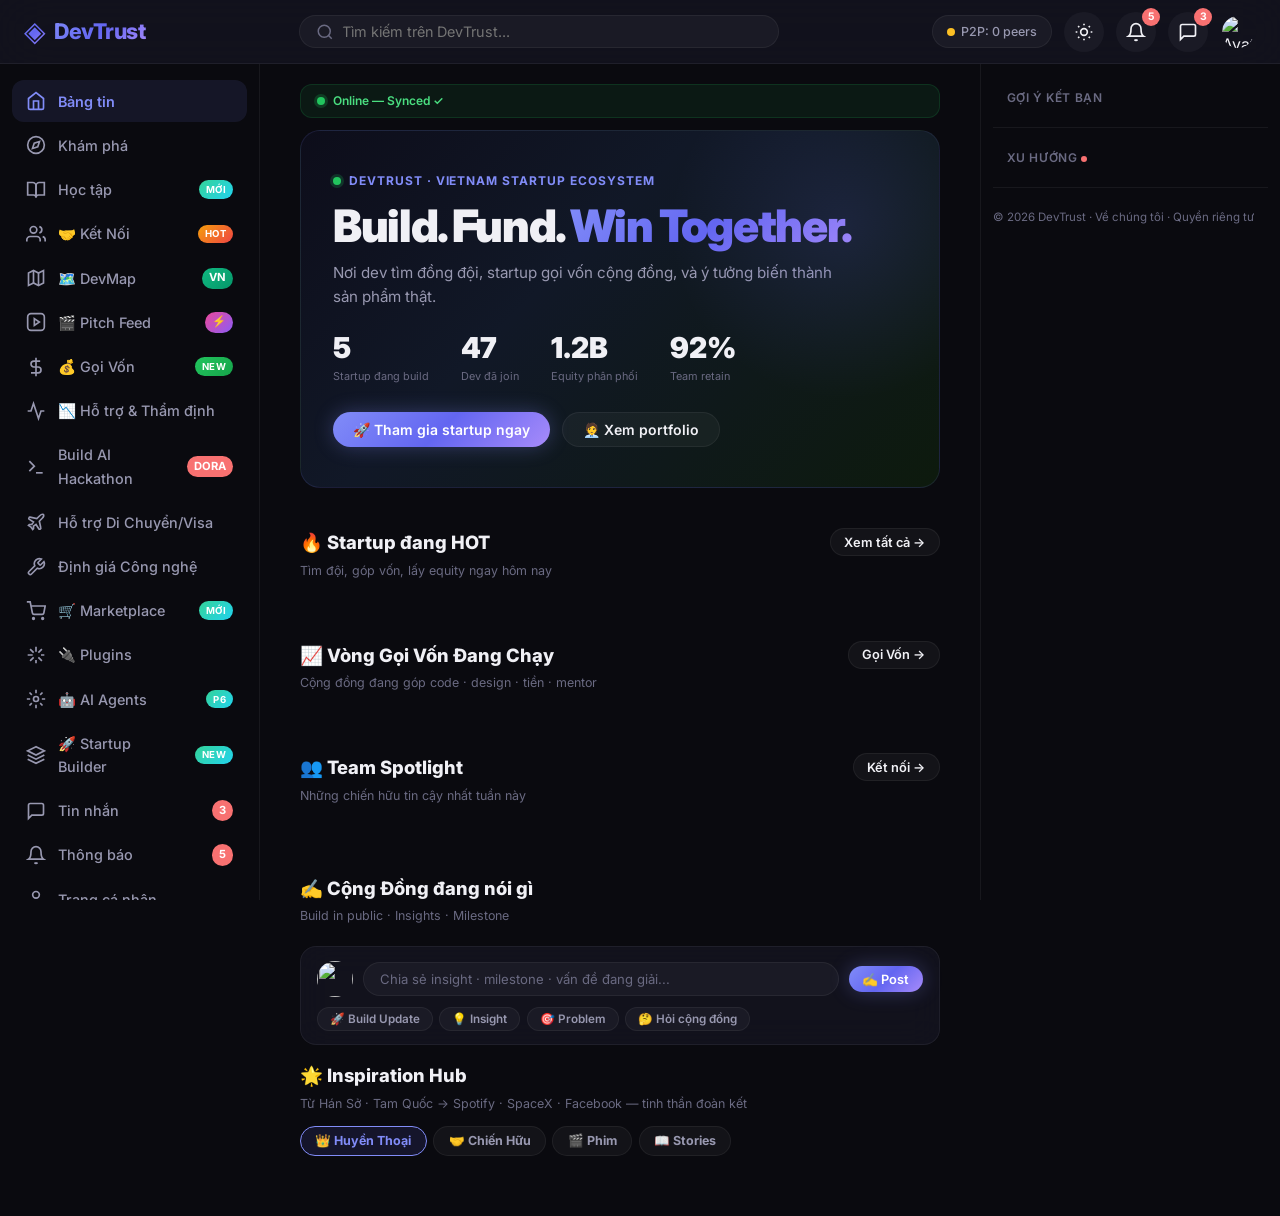
==== index.html @ af8f177d "Startup Builder + Ecosystem: ClawWork, ClawHub, T3Code integration - AI Co-Founder catalog (9 agent " ====
<!DOCTYPE html>
<html lang="vi">
<head>
  <meta charset="UTF-8" />
  <meta name="viewport" content="width=device-width, initial-scale=1.0" />
  <title>DevTrust — Mạng Dev Trust P2P</title>
  <meta name="description" content="DevTrust - Mạng xã hội P2P Trust cho developer Việt Nam. Kết nối, tin tưởng, cùng build." />
  <link rel="preconnect" href="https://fonts.googleapis.com" />
  <link rel="preconnect" href="https://fonts.gstatic.com" crossorigin />
  <link href="https://fonts.googleapis.com/css2?family=Inter:wght@300;400;500;600;700;800&display=swap" rel="stylesheet" />
  <link rel="stylesheet" href="styles.css" />
</head>
<body>
  <!-- ============ TOP NAV ============ -->
  <nav class="topnav" id="topnav">
    <div class="topnav__left">
      <div class="logo" id="logo">
        <span class="logo__icon">◈</span>
        <span class="logo__text">DevTrust</span>
      </div>
    </div>
    <div class="topnav__center">
      <div class="search-bar" id="search-bar">
        <svg class="search-bar__icon" viewBox="0 0 24 24" fill="none" stroke="currentColor" stroke-width="2"><circle cx="11" cy="11" r="8"/><path d="m21 21-4.3-4.3"/></svg>
        <input type="text" class="search-bar__input" id="search-input" placeholder="Tìm kiếm trên DevTrust..." />
      </div>
    </div>
    <div class="topnav__right">
      <div class="p2p-status" id="p2p-status" title="Trạng thái P2P">
        <span class="p2p-status__dot"></span>
        <span class="p2p-status__text">P2P: <span id="p2p-peers-count">0</span> peers</span>
      </div>
      <button class="nav-icon-btn" id="btn-theme-toggle" title="Đổi giao diện">
        <svg viewBox="0 0 24 24" fill="none" stroke="currentColor" stroke-width="2"><circle cx="12" cy="12" r="4"/><path d="M12 2v2M12 20v2M4.93 4.93l1.41 1.41M17.66 17.66l1.41 1.41M2 12h2M20 12h2M6.34 17.66l-1.41 1.41M19.07 4.93l-1.41 1.41"/></svg>
      </button>
      <button class="nav-icon-btn" id="btn-notifications" title="Thông báo">
        <svg viewBox="0 0 24 24" fill="none" stroke="currentColor" stroke-width="2"><path d="M6 8a6 6 0 0 1 12 0c0 7 3 9 3 9H3s3-2 3-9"/><path d="M10.3 21a1.94 1.94 0 0 0 3.4 0"/></svg>
        <span class="badge" id="notif-badge">5</span>
      </button>
      <button class="nav-icon-btn" id="btn-messages-top" title="Tin nhắn">
        <svg viewBox="0 0 24 24" fill="none" stroke="currentColor" stroke-width="2"><path d="M21 15a2 2 0 0 1-2 2H7l-4 4V5a2 2 0 0 1 2-2h14a2 2 0 0 1 2 2z"/></svg>
        <span class="badge">3</span>
      </button>
      <div class="avatar avatar--sm nav-avatar" id="nav-avatar">
        <img src="https://api.dicebear.com/7.x/avataaars/svg?seed=owner" alt="Avatar" />
      </div>
    </div>
  </nav>

  <!-- ============ NOTIFICATION DROPDOWN ============ -->
  <div class="dropdown dropdown--notif hidden" id="dropdown-notif">
    <div class="dropdown__header">
      <h3>Thông báo</h3>
      <button class="dropdown__mark-read">Đánh dấu đã đọc</button>
    </div>
    <div class="dropdown__list" id="notif-list">
      <!-- JS populated -->
    </div>
  </div>

  <!-- ============ MAIN LAYOUT ============ -->
  <main class="main-layout">
    <!-- LEFT SIDEBAR -->
    <aside class="sidebar sidebar--left" id="sidebar-left">
      <nav class="sidebar__nav">
        <a href="#" class="sidebar__link sidebar__link--active" data-view="feed" id="nav-feed">
          <svg viewBox="0 0 24 24" fill="none" stroke="currentColor" stroke-width="2"><path d="m3 9 9-7 9 7v11a2 2 0 0 1-2 2H5a2 2 0 0 1-2-2z"/><polyline points="9 22 9 12 15 12 15 22"/></svg>
          <span>Bảng tin</span>
        </a>
        <a href="#" class="sidebar__link" data-view="explore" id="nav-explore">
          <svg viewBox="0 0 24 24" fill="none" stroke="currentColor" stroke-width="2"><circle cx="12" cy="12" r="10"/><polygon points="16.24 7.76 14.12 14.12 7.76 16.24 9.88 9.88 16.24 7.76"/></svg>
          <span>Khám phá</span>
        </a>
        <a href="#" class="sidebar__link" data-view="learning" id="nav-learning">
          <svg viewBox="0 0 24 24" fill="none" stroke="currentColor" stroke-width="2"><path d="M2 3h6a4 4 0 0 1 4 4v14a3 3 0 0 0-3-3H2z"/><path d="M22 3h-6a4 4 0 0 0-4 4v14a3 3 0 0 1 3-3h7z"/></svg>
          <span>Học tập</span>
          <span class="sidebar__badge sidebar__badge--new">MỚI</span>
        </a>
        <a href="#" class="sidebar__link" data-view="match" id="nav-match">
          <svg viewBox="0 0 24 24" fill="none" stroke="currentColor" stroke-width="2"><path d="M17 21v-2a4 4 0 0 0-4-4H5a4 4 0 0 0-4 4v2"/><circle cx="9" cy="7" r="4"/><path d="M23 21v-2a4 4 0 0 0-3-3.87"/><path d="M16 3.13a4 4 0 0 1 0 7.75"/></svg>
          <span>🤝 Kết Nối</span>
          <span class="sidebar__badge sidebar__badge--match">HOT</span>
        </a>
        <a href="#" class="sidebar__link" data-view="devmap" id="nav-devmap">
          <svg viewBox="0 0 24 24" fill="none" stroke="currentColor" stroke-width="2"><polygon points="3 6 9 3 15 6 21 3 21 18 15 21 9 18 3 21 3 6"/><line x1="9" y1="3" x2="9" y2="18"/><line x1="15" y1="6" x2="15" y2="21"/></svg>
          <span>🗺️ DevMap</span>
          <span class="sidebar__badge sidebar__badge--map">VN</span>
        </a>
        <a href="#" class="sidebar__link" data-view="shorts" id="nav-shorts">
          <svg viewBox="0 0 24 24" fill="none" stroke="currentColor" stroke-width="2"><rect x="2" y="2" width="20" height="20" rx="4"/><polygon points="10 8 16 12 10 16 10 8"/></svg>
          <span>🎬 Pitch Feed</span>
          <span class="sidebar__badge sidebar__badge--shorts">⚡</span>
        </a>
        <a href="#" class="sidebar__link" data-view="fund" id="nav-fund">
          <svg viewBox="0 0 24 24" fill="none" stroke="currentColor" stroke-width="2"><line x1="12" y1="1" x2="12" y2="23"/><path d="M17 5H9.5a3.5 3.5 0 0 0 0 7h5a3.5 3.5 0 0 1 0 7H6"/></svg>
          <span>💰 Gọi Vốn</span>
          <span class="sidebar__badge sidebar__badge--fund">NEW</span>
        </a>
        <a href="#" class="sidebar__link" data-view="investor" id="nav-investor">
          <svg viewBox="0 0 24 24" fill="none" stroke="currentColor" stroke-width="2"><polyline points="22 12 18 12 15 21 9 3 6 12 2 12"/></svg>
          <span>📉 Hỗ trợ & Thẩm định</span>
        </a>
        <a href="#" class="sidebar__link" data-view="hackathon" id="nav-hackathon">
          <svg viewBox="0 0 24 24" fill="none" stroke="currentColor" stroke-width="2"><polyline points="4 17 10 11 4 5"/><line x1="12" y1="19" x2="20" y2="19"/></svg>
          <span>Build AI Hackathon</span>
          <span class="sidebar__badge sidebar__badge--hack">DORA</span>
        </a>
        <a href="#" class="sidebar__link" data-view="travel" id="nav-travel">
          <svg viewBox="0 0 24 24" fill="none" stroke="currentColor" stroke-width="2"><path d="M17.8 19.2 16 11l3.5-3.5C21 6 21.5 4 21 3c-1-.5-3 0-4.5 1.5L13 8 4.8 6.2c-.5-.1-.9.1-1.1.5l-.3.5c-.2.5-.1 1 .3 1.3L9 12l-2 3H4l-1 1 3 2 2 3 1-1v-3l3-2 3.5 5.3c.3.4.8.5 1.3.3l.5-.3c.4-.2.6-.7.5-1.1z"/></svg>
          <span>Hỗ trợ Di Chuyển/Visa</span>
        </a>
        <a href="#" class="sidebar__link" data-view="industrial" id="nav-industrial">
          <svg viewBox="0 0 24 24" fill="none" stroke="currentColor" stroke-width="2"><path d="M14.7 6.3a1 1 0 0 0 0 1.4l1.6 1.6a1 1 0 0 0 1.4 0l3.77-3.77a6 6 0 0 1-7.94 7.94l-6.91 6.91a2.12 2.12 0 0 1-3-3l6.91-6.91a6 6 0 0 1 7.94-7.94l-3.76 3.76z"/></svg>
          <span>Định giá Công nghệ</span>
        </a>
        <a href="#" class="sidebar__link" data-view="marketplace" id="nav-marketplace">
          <svg viewBox="0 0 24 24" fill="none" stroke="currentColor" stroke-width="2"><circle cx="9" cy="21" r="1"/><circle cx="20" cy="21" r="1"/><path d="M1 1h4l2.68 13.39a2 2 0 0 0 2 1.61h9.72a2 2 0 0 0 2-1.61L23 6H6"/></svg>
          <span>🛒 Marketplace</span>
          <span class="sidebar__badge sidebar__badge--new">MỚI</span>
        </a>
        <a href="#" class="sidebar__link" data-view="plugins" id="nav-plugins">
          <svg viewBox="0 0 24 24" fill="none" stroke="currentColor" stroke-width="2"><path d="M12 2v6M12 18v4M4.93 4.93l4.24 4.24M14.83 14.83l4.24 4.24M2 12h6M18 12h4M4.93 19.07l4.24-4.24M14.83 9.17l4.24-4.24"/></svg>
          <span>🔌 Plugins</span>
        </a>
        <a href="#" class="sidebar__link" data-view="agents" id="nav-agents">
          <svg viewBox="0 0 24 24" fill="none" stroke="currentColor" stroke-width="2"><circle cx="12" cy="12" r="3"/><path d="M12 1v4M12 19v4M4.2 4.2l2.8 2.8M17 17l2.8 2.8M1 12h4M19 12h4M4.2 19.8l2.8-2.8M17 7l2.8-2.8"/></svg>
          <span>🤖 AI Agents</span>
          <span class="sidebar__badge sidebar__badge--new">P6</span>
        </a>
        <a href="#" class="sidebar__link" data-view="startup-builder" id="nav-startup-builder">
          <svg viewBox="0 0 24 24" fill="none" stroke="currentColor" stroke-width="2"><path d="M12 2L2 7l10 5 10-5-10-5zM2 17l10 5 10-5M2 12l10 5 10-5"/></svg>
          <span>🚀 Startup Builder</span>
          <span class="sidebar__badge sidebar__badge--new">NEW</span>
        </a>
        <a href="#" class="sidebar__link" data-view="messages" id="nav-messages">
          <svg viewBox="0 0 24 24" fill="none" stroke="currentColor" stroke-width="2"><path d="M21 15a2 2 0 0 1-2 2H7l-4 4V5a2 2 0 0 1 2-2h14a2 2 0 0 1 2 2z"/></svg>
          <span>Tin nhắn</span>
          <span class="sidebar__badge">3</span>
        </a>
        <a href="#" class="sidebar__link" data-view="notifications" id="nav-notifications-link">
          <svg viewBox="0 0 24 24" fill="none" stroke="currentColor" stroke-width="2"><path d="M6 8a6 6 0 0 1 12 0c0 7 3 9 3 9H3s3-2 3-9"/><path d="M10.3 21a1.94 1.94 0 0 0 3.4 0"/></svg>
          <span>Thông báo</span>
          <span class="sidebar__badge">5</span>
        </a>
        <a href="#" class="sidebar__link" data-view="profile" id="nav-profile">
          <svg viewBox="0 0 24 24" fill="none" stroke="currentColor" stroke-width="2"><path d="M20 21v-2a4 4 0 0 0-4-4H8a4 4 0 0 0-4 4v2"/><circle cx="12" cy="7" r="4"/></svg>
          <span>Trang cá nhân</span>
        </a>
        <a href="#" class="sidebar__link" data-view="settings" id="nav-settings">
          <svg viewBox="0 0 24 24" fill="none" stroke="currentColor" stroke-width="2"><circle cx="12" cy="12" r="3"/><path d="M19.4 15a1.65 1.65 0 0 0 .33 1.82l.06.06a2 2 0 0 1 0 2.83 2 2 0 0 1-2.83 0l-.06-.06a1.65 1.65 0 0 0-1.82-.33 1.65 1.65 0 0 0-1 1.51V21a2 2 0 0 1-2 2 2 2 0 0 1-2-2v-.09A1.65 1.65 0 0 0 9 19.4a1.65 1.65 0 0 0-1.82.33l-.06.06a2 2 0 0 1-2.83 0 2 2 0 0 1 0-2.83l.06-.06A1.65 1.65 0 0 0 4.68 15a1.65 1.65 0 0 0-1.51-1H3a2 2 0 0 1-2-2 2 2 0 0 1 2-2h.09A1.65 1.65 0 0 0 4.6 9a1.65 1.65 0 0 0-.33-1.82l-.06-.06a2 2 0 0 1 0-2.83 2 2 0 0 1 2.83 0l.06.06A1.65 1.65 0 0 0 9 4.68a1.65 1.65 0 0 0 1-1.51V3a2 2 0 0 1 2-2 2 2 0 0 1 2 2v.09a1.65 1.65 0 0 0 1 1.51 1.65 1.65 0 0 0 1.82-.33l.06-.06a2 2 0 0 1 2.83 0 2 2 0 0 1 0 2.83l-.06.06A1.65 1.65 0 0 0 19.4 9a1.65 1.65 0 0 0 1.51 1H21a2 2 0 0 1 2 2 2 2 0 0 1-2 2h-.09a1.65 1.65 0 0 0-1.51 1z"/></svg>
          <span>Cài đặt</span>
        </a>
      </nav>
      <div class="sidebar__divider"></div>
      <div class="sidebar__shortcuts">
        <h4 class="sidebar__heading">Nhóm của bạn</h4>
        <a href="#" class="sidebar__link sidebar__link--group">
          <div class="avatar avatar--xs"><img src="https://api.dicebear.com/7.x/shapes/svg?seed=tech" alt="" /></div>
          <span>Tech Startup VN</span>
        </a>
        <a href="#" class="sidebar__link sidebar__link--group">
          <div class="avatar avatar--xs"><img src="https://api.dicebear.com/7.x/shapes/svg?seed=design" alt="" /></div>
          <span>UI/UX Design Club</span>
        </a>
        <a href="#" class="sidebar__link sidebar__link--group">
          <div class="avatar avatar--xs"><img src="https://api.dicebear.com/7.x/shapes/svg?seed=coffee" alt="" /></div>
          <span>Cà Phê & Code</span>
        </a>
      </div>
    </aside>

    <!-- ============ CONTENT VIEWS ============ -->
    <div class="content-area" id="content-area">

      <!-- ===== OFFLINE INDICATOR ===== -->
      <div id="offline-indicator" class="offline-indicator online">
        <span class="offline-dot online"></span> Online — Synced ✓
      </div>

      <!-- ===== FEED VIEW ===== -->
      <section class="view view--feed active" id="view-feed">

        <!-- 🚀 HERO BANNER -->
        <div class="home-hero">
          <div class="home-hero__glow"></div>
          <div class="home-hero__content">
            <div class="home-hero__eyebrow">
              <span class="home-hero__live-dot"></span> DevTrust · Vietnam Startup Ecosystem
            </div>
            <h1 class="home-hero__title">Build. Fund. <span>Win Together.</span></h1>
            <p class="home-hero__desc">Nơi dev tìm đồng đội, startup gọi vốn cộng đồng, và ý tưởng biến thành sản phẩm thật.</p>
            <div class="home-hero__stats" id="home-hero-stats">
              <div class="home-stat">
                <span class="home-stat__num" id="hs-ideas">5</span>
                <span class="home-stat__label">Startup đang build</span>
              </div>
              <div class="home-stat">
                <span class="home-stat__num" id="hs-devs">47</span>
                <span class="home-stat__label">Dev đã join</span>
              </div>
              <div class="home-stat">
                <span class="home-stat__num" id="hs-raised">1.2B</span>
                <span class="home-stat__label">Equity phân phối</span>
              </div>
              <div class="home-stat">
                <span class="home-stat__num" id="hs-trust">92%</span>
                <span class="home-stat__label">Team retain</span>
              </div>
            </div>
            <div class="home-hero__actions">
              <button class="btn btn--primary" onclick="openDevJoinModal(1)">🚀 Tham gia startup ngay</button>
              <button class="btn btn--glass" onclick="switchView('investor')">🧑‍💼 Xem portfolio</button>
            </div>
          </div>
        </div>

        <!-- 🔥 FEATURED IDEAS -->
        <div class="home-section">
          <div class="home-section-header">
            <div>
              <h2 class="home-section-title">🔥 Startup đang HOT</h2>
              <p class="home-section-sub">Tìm đội, góp vốn, lấy equity ngay hôm nay</p>
            </div>
            <button class="btn btn--glass btn--sm" onclick="switchView('devjoin')">Xem tất cả →</button>
          </div>
          <div class="home-ideas-grid" id="home-ideas-grid">
            <!-- JS populated -->
          </div>
        </div>

        <!-- 📈 LIVE FUNDING ROUNDS -->
        <div class="home-section">
          <div class="home-section-header">
            <div>
              <h2 class="home-section-title">📈 Vòng Gọi Vốn Đang Chạy</h2>
              <p class="home-section-sub">Cộng đồng đang góp code · design · tiền · mentor</p>
            </div>
            <button class="btn btn--glass btn--sm" onclick="switchView('fund')">Gọi Vốn →</button>
          </div>
          <div class="home-rounds-list" id="home-rounds-list">
            <!-- JS populated -->
          </div>
        </div>

        <!-- 👥 TEAM SPOTLIGHT -->
        <div class="home-section">
          <div class="home-section-header">
            <div>
              <h2 class="home-section-title">👥 Team Spotlight</h2>
              <p class="home-section-sub">Những chiến hữu tin cậy nhất tuần này</p>
            </div>
            <button class="btn btn--glass btn--sm" onclick="switchView('match')">Kết nối →</button>
          </div>
          <div class="home-team-scroll" id="home-team-scroll">
            <!-- JS populated -->
          </div>
        </div>

        <!-- ✍️ COMMUNITY PULSE -->
        <div class="home-section">
          <div class="home-section-header">
            <div>
              <h2 class="home-section-title">✍️ Cộng Đồng đang nói gì</h2>
              <p class="home-section-sub">Build in public · Insights · Milestone</p>
            </div>
          </div>
          <!-- Compact create post -->
          <div class="home-create-post card">
            <div class="home-create-post__row">
              <div class="avatar avatar--sm"><img src="https://api.dicebear.com/7.x/avataaars/svg?seed=owner" alt="" /></div>
              <button class="home-create-post__btn" id="btn-open-post-modal">Chia sẻ insight · milestone · vấn đề đang giải...</button>
              <button class="btn btn--primary btn--sm" id="btn-open-post-modal2" onclick="document.getElementById('post-modal').classList.remove('hidden')">✍️ Post</button>
            </div>
            <div class="home-create-post__tags">
              <button class="home-quick-tag" onclick="quickPost('🚀 Build In Public')">🚀 Build Update</button>
              <button class="home-quick-tag" onclick="quickPost('💡 Product Insight')">💡 Insight</button>
              <button class="home-quick-tag" onclick="quickPost('🎯 Problem → Solution')">🎯 Problem</button>
              <button class="home-quick-tag" onclick="quickPost('🤔 Founder Question')">🤔 Hỏi cộng đồng</button>
            </div>
          </div>
          <!-- 🌟 INSPIRATION HUB -->
          <div class="home-inspo-hub">
            <div class="home-section-header" style="margin-bottom:0.75rem">
              <div>
                <div class="home-section-title">🌟 Inspiration Hub</div>
                <div class="home-section-sub">Từ Hán Sở · Tam Quốc → Spotify · SpaceX · Facebook — tinh thần đoàn kết</div>
              </div>
            </div>
            <div class="inspo-tabs">
              <button class="inspo-tab active" onclick="switchInspoTab(this,'legends')">👑 Huyền Thoại</button>
              <button class="inspo-tab" onclick="switchInspoTab(this,'brotherhood')">🤝 Chiến Hữu</button>
              <button class="inspo-tab" onclick="switchInspoTab(this,'films')">🎬 Phim</button>
              <button class="inspo-tab" onclick="switchInspoTab(this,'stories')">📖 Stories</button>
            </div>
            <div class="inspo-content" id="inspo-content"><!-- JS populated --></div>
          </div>

          <!-- Feed Posts -->
          <div class="feed" id="feed-container">
            <!-- JS populated -->
          </div>
        </div>

      </section>


      <!-- ===== EXPLORE VIEW ===== -->
      <section class="view view--explore" id="view-explore">
        <div class="explore-header">
          <h2>Khám phá</h2>
          <div class="explore-tabs">
            <button class="explore-tab active">Xu hướng</button>
            <button class="explore-tab">Mới nhất</button>
            <button class="explore-tab">Gợi ý</button>
          </div>
        </div>
        <div class="explore-grid" id="explore-grid">
          <!-- JS populated -->
        </div>
      </section>

      <!-- ===== MESSAGES VIEW ===== -->
      <section class="view view--messages" id="view-messages">
        <div class="messages-layout">
          <div class="messages-sidebar">
            <div class="messages-sidebar__header">
              <h3>Tin nhắn</h3>
              <button class="icon-btn" title="Tin nhắn mới">
                <svg viewBox="0 0 24 24" fill="none" stroke="currentColor" stroke-width="2"><path d="M12 20h9"/><path d="M16.5 3.5a2.121 2.121 0 0 1 3 3L7 19l-4 1 1-4L16.5 3.5z"/></svg>
              </button>
            </div>
            <div class="messages-sidebar__search">
              <input type="text" placeholder="Tìm kiếm tin nhắn..." />
            </div>
            <div class="messages-sidebar__list" id="chat-list">
              <!-- JS populated -->
            </div>
          </div>
          <div class="messages-chat" id="chat-area">
            <div class="messages-chat__header" id="chat-header">
              <div class="messages-chat__user">
                <div class="avatar avatar--sm online"><img src="https://api.dicebear.com/7.x/avataaars/svg?seed=linh" alt="" /></div>
                <div>
                  <h4>Linh Nguyễn</h4>
                  <span class="status-text">Đang hoạt động</span>
                </div>
              </div>
              <div class="messages-chat__actions">
                <button class="icon-btn"><svg viewBox="0 0 24 24" fill="none" stroke="currentColor" stroke-width="2"><path d="M15.05 5A5 5 0 0 1 19 8.95M15.05 1A9 9 0 0 1 23 8.94M22 16.92v3a2 2 0 0 1-2.18 2 19.79 19.79 0 0 1-8.63-3.07 19.5 19.5 0 0 1-6-6 19.79 19.79 0 0 1-3.07-8.67A2 2 0 0 1 4.11 2h3a2 2 0 0 1 2 1.72c.127.96.361 1.903.7 2.81a2 2 0 0 1-.45 2.11L8.09 9.91a16 16 0 0 0 6 6l1.27-1.27a2 2 0 0 1 2.11-.45c.907.339 1.85.573 2.81.7A2 2 0 0 1 22 16.92z"/></svg></button>
                <button class="icon-btn"><svg viewBox="0 0 24 24" fill="none" stroke="currentColor" stroke-width="2"><polygon points="23 7 16 12 23 17 23 7"/><rect x="1" y="5" width="15" height="14" rx="2" ry="2"/></svg></button>
              </div>
            </div>
            <div class="messages-chat__body" id="chat-body">
              <!-- JS populated -->
            </div>
            <div class="messages-chat__input">
              <button class="icon-btn"><svg viewBox="0 0 24 24" fill="none" stroke="currentColor" stroke-width="2"><circle cx="12" cy="12" r="10"/><path d="M8 14s1.5 2 4 2 4-2 4-2"/><line x1="9" y1="9" x2="9.01" y2="9"/><line x1="15" y1="9" x2="15.01" y2="9"/></svg></button>
              <input type="text" id="chat-input" placeholder="Nhập tin nhắn..." />
              <button class="icon-btn send-btn" id="btn-send-msg">
                <svg viewBox="0 0 24 24" fill="none" stroke="currentColor" stroke-width="2"><line x1="22" y1="2" x2="11" y2="13"/><polygon points="22 2 15 22 11 13 2 9 22 2"/></svg>
              </button>
            </div>
          </div>
        </div>
      </section>

      <!-- ===== PROFILE VIEW ===== -->
      <section class="view view--profile" id="view-profile">
        <div class="profile-cover">
          <div class="profile-cover__gradient"></div>
        </div>
        <div class="profile-info">
          <div class="profile-info__avatar">
            <div class="trust-ring" data-trust="92">
              <svg class="trust-ring__svg" viewBox="0 0 140 140">
                <circle class="trust-ring__bg" cx="70" cy="70" r="62" />
                <circle class="trust-ring__fill" cx="70" cy="70" r="62" id="trust-circle" />
              </svg>
              <div class="avatar avatar--xl">
                <img src="https://api.dicebear.com/7.x/avataaars/svg?seed=owner" alt="" />
              </div>
              <div class="trust-ring__score" id="trust-score-display">92</div>
            </div>
          </div>
          <div class="profile-info__details">
            <h2>David Cuong <span class="trust-badge trust-badge--high">🛡️ Trusted</span></h2>
            <p class="profile-info__bio">CEO & Founder @ DevTrust | P2P Trust Network 🚀</p>
            <div class="profile-info__stats">
              <div class="profile-stat"><strong>1,247</strong><span>Bài viết</span></div>
              <div class="profile-stat"><strong>15.2K</strong><span>Người theo dõi</span></div>
              <div class="profile-stat"><strong>892</strong><span>Đang theo dõi</span></div>
            </div>
            <!-- Trust Score Breakdown -->
            <div class="trust-details" id="trust-details">
              <h4>🛡️ Trust Score Breakdown</h4>
              <div class="trust-bar-group">
                <div class="trust-bar-item">
                  <span>Tương tác</span>
                  <div class="trust-bar"><div class="trust-bar__fill" style="width:95%" data-label="95"></div></div>
                </div>
                <div class="trust-bar-item">
                  <span>Verify bạn bè</span>
                  <div class="trust-bar"><div class="trust-bar__fill" style="width:88%" data-label="88"></div></div>
                </div>
                <div class="trust-bar-item">
                  <span>Code contributions</span>
                  <div class="trust-bar"><div class="trust-bar__fill" style="width:92%" data-label="92"></div></div>
                </div>
                <div class="trust-bar-item">
                  <span>Lịch sử giúp đỡ</span>
                  <div class="trust-bar"><div class="trust-bar__fill" style="width:90%" data-label="90"></div></div>
                </div>
                <div class="trust-bar-item">
                  <span>Thời gian hoạt động</span>
                  <div class="trust-bar"><div class="trust-bar__fill" style="width:85%" data-label="85"></div></div>
                </div>
              </div>
              <p class="trust-details__note">Score tính tự động từ tương tác P2P, verify lẫn nhau, và đóng góp cộng đồng.</p>
            </div>
          </div>
          <div class="profile-info__actions">
            <button class="btn btn--primary">Chỉnh sửa</button>
            <button class="btn btn--glass">Chia sẻ</button>
          </div>
        </div>
        <!-- Teacher Trust Chain -->
        <div class="teacher-trust" id="teacher-trust">
          <h4>📚 Giảng viên Trust</h4>
          <div class="teacher-trust__stats">
            <div class="teacher-trust__stat">
              <div class="teacher-trust__value">12</div>
              <div class="teacher-trust__label">Khóa học</div>
            </div>
            <div class="teacher-trust__stat">
              <div class="teacher-trust__value">847</div>
              <div class="teacher-trust__label">Học viên</div>
            </div>
            <div class="teacher-trust__stat">
              <div class="teacher-trust__value">96%</div>
              <div class="teacher-trust__label">Hoàn thành</div>
            </div>
            <div class="teacher-trust__stat">
              <div class="teacher-trust__value">4.9⭐</div>
              <div class="teacher-trust__label">Đánh giá</div>
            </div>
          </div>
          <p class="teacher-trust__note">Trust Score tăng khi học viên verify + hoàn thành khóa học. Nội dung được ưu tiên lan truyền P2P.</p>
        </div>
        <div class="profile-tabs">
          <button class="profile-tab active">Bài viết</button>
          <button class="profile-tab">Ảnh</button>
          <button class="profile-tab">Video</button>
          <button class="profile-tab">Khóa học</button>
          <button class="profile-tab">Trust Log</button>
        </div>
        <div class="profile-posts" id="profile-posts">
          <!-- JS populated -->
        </div>
      </section>

      <!-- ===== LEARNING VIEW ===== -->
      <section class="view view--learning" id="view-learning">
        <!-- Bình dân học vụ số Hero -->
        <div class="learning-hero" id="learning-hero">
          <div class="learning-hero__glow"></div>
          <div class="learning-hero__content">
            <div class="learning-hero__badge">🇻🇳 Phong trào quốc gia 2025-2026</div>
            <h1 class="learning-hero__title">Bình Dân Học Vụ <span>Số</span></h1>
            <p class="learning-hero__desc">Phổ cập kỹ năng số cho toàn dân — Học offline, sync P2P, không cần internet ổn định. Giống Bình dân học vụ 1945 nhưng phiên bản công nghệ P2P.</p>
            <div class="learning-hero__actions">
              <button class="btn btn--primary btn--lg" id="btn-start-assessment">🎯 Sát hạch đầu vào</button>
              <button class="btn btn--glass btn--lg" id="btn-browse-courses">📚 Xem khóa học</button>
            </div>
            <div class="learning-hero__stats">
              <div class="learning-hero__stat"><strong>12,450+</strong><span>Học viên</span></div>
              <div class="learning-hero__stat"><strong>95%</strong><span>Học offline</span></div>
              <div class="learning-hero__stat"><strong>24</strong><span>Khóa học</span></div>
              <div class="learning-hero__stat"><strong>P2P</strong><span>Trust-verified</span></div>
            </div>
          </div>
        </div>

        <!-- Learning Tabs -->
        <div class="learning-tabs" id="learning-tabs">
          <button class="learning-tab active" data-ltab="courses">📚 Khóa học</button>
          <button class="learning-tab" data-ltab="bdhvs">🎓 Bình dân học vụ</button>
          <button class="learning-tab" data-ltab="progress">📊 Tiến độ học</button>
        </div>

        <!-- Courses Tab -->
        <div class="learning-panel active" id="panel-courses">
          <div class="learning-section-header">
            <h3>Khóa học phổ biến</h3>
            <div class="learning-filters">
              <button class="learning-filter active">Tất cả</button>
              <button class="learning-filter">AI</button>
              <button class="learning-filter">Tiếng Anh</button>
              <button class="learning-filter">Kỹ năng số</button>
              <button class="learning-filter">Lập trình</button>
            </div>
          </div>
          <div class="course-grid" id="course-grid">
            <!-- JS populated -->
          </div>
        </div>

        <!-- BDHVS Tab -->
        <div class="learning-panel" id="panel-bdhvs">
          <div class="bdhvs-intro">
            <h3>🎓 Chương trình Bình dân học vụ số</h3>
            <p>Thi sát hạch đầu vào → Chọn lộ trình → Học offline P2P → Nhận chứng chỉ → Hỗ trợ việc làm</p>
          </div>
          <div class="quiz-section" id="quiz-section">
            <!-- JS populated -->
          </div>
        </div>

        <!-- Progress Tab -->
        <div class="learning-panel" id="panel-progress">
          <div class="progress-overview" id="progress-overview">
            <!-- JS populated -->
          </div>
        </div>
      </section>

      <!-- ===== SHORTS / PITCH FEED VIEW ===== -->
      <section class="view view--shorts" id="view-shorts">
        <div class="shorts-container" id="shorts-container">
          <!-- JS populated: fullscreen snap cards -->
        </div>
        <!-- Navigation arrows -->
        <button class="shorts-nav shorts-nav--up" id="shorts-nav-up" onclick="shortsNavigate(-1)">
          <svg viewBox="0 0 24 24" fill="none" stroke="currentColor" stroke-width="3"><polyline points="18 15 12 9 6 15"/></svg>
        </button>
        <button class="shorts-nav shorts-nav--down" id="shorts-nav-down" onclick="shortsNavigate(1)">
          <svg viewBox="0 0 24 24" fill="none" stroke="currentColor" stroke-width="3"><polyline points="6 9 12 15 18 9"/></svg>
        </button>
        <!-- Dot indicators -->
        <div class="shorts-dots" id="shorts-dots"></div>
      </section>

      <!-- ===== FUND / GỌI VỐN VIEW ===== -->
      <section class="view view--fund" id="view-fund">

        <!-- Live Activity Ticker -->
        <div class="fund-ticker" id="fund-ticker">
          <span class="fund-ticker__dot"></span>
          <span class="fund-ticker__text" id="fund-ticker-text">🔥 Tuấn vừa góp 30 giờ dev vào EduChain VN · +3,000 điểm equity</span>
        </div>

        <!-- Hero -->
        <div class="fund-hero">
          <div class="fund-hero__glow"></div>
          <div class="fund-hero__particles">
            <span class="particle">💰</span><span class="particle">🚀</span><span class="particle">💡</span>
            <span class="particle">⚡</span><span class="particle">🎯</span>
          </div>
          <div class="fund-hero__content">
            <div class="fund-hero__eyebrow">🌏 Community-Powered Startup Fund · Vietnam</div>
            <h1 class="fund-hero__title">
              Ý tưởng của bạn<br/>
              <span class="fund-hero__title-highlight">xứng đáng được build</span>
            </h1>
            <p class="fund-hero__desc">
              Không cần nhà đầu tư. Không cần hội đồng quản trị.<br/>
              Cộng đồng DevTrust <strong>góp code, góp design, góp tiền</strong> — cùng nhau sở hữu thứ mình tạo ra.
            </p>

            <!-- Animated Stats -->
            <div class="fund-stats-row">
              <div class="fund-stat-pill">
                <span class="fund-stat-pill__num" data-target="87">0</span>
                <span class="fund-stat-pill__label">Founders đã gọi vốn</span>
              </div>
              <div class="fund-stat-pill fund-stat-pill--hot">
                <span class="fund-stat-pill__num" data-target="247">0</span>
                <span class="fund-stat-pill__label">Contributors đang active</span>
              </div>
              <div class="fund-stat-pill">
                <span class="fund-stat-pill__num">1.2B</span>
                <span class="fund-stat-pill__label">Điểm equity đã trao</span>
              </div>
            </div>

            <div class="fund-hero__ctas">
              <button class="btn btn--fund-primary btn--lg" onclick="openIdeaModal()">
                ✨ Tôi có ý tưởng → Gọi vốn ngay
              </button>
              <button class="btn btn--fund-ghost btn--lg" onclick="document.getElementById('fund-grid').scrollIntoView({behavior:'smooth'})">
                💼 Tôi muốn đầu tư kỹ năng
              </button>
            </div>
          </div>
        </div>

        <!-- Insight Cards (replaces dry rate bar) -->
        <div class="fund-insight-row">
          <div class="fund-insight-card fund-insight-card--dev">
            <div class="fund-insight-card__icon">💻</div>
            <div>
              <div class="fund-insight-card__title">Góp Code</div>
              <div class="fund-insight-card__val">1 giờ = 100–200 điểm</div>
              <div class="fund-insight-card__note">Tùy Trust Score của bạn</div>
            </div>
          </div>
          <div class="fund-insight-card fund-insight-card--design">
            <div class="fund-insight-card__icon">🎨</div>
            <div>
              <div class="fund-insight-card__title">Góp Design</div>
              <div class="fund-insight-card__val">1 giờ = 80–160 điểm</div>
              <div class="fund-insight-card__note">UI/UX, branding, content</div>
            </div>
          </div>
          <div class="fund-insight-card fund-insight-card--money">
            <div class="fund-insight-card__icon">💵</div>
            <div>
              <div class="fund-insight-card__title">Hỗ trợ Vốn</div>
              <div class="fund-insight-card__val">1 triệu = 200–400 điểm</div>
              <div class="fund-insight-card__note">Chân thành, minh bạch, an tâm</div>
            </div>
          </div>
          <div class="fund-insight-card fund-insight-card--trust">
            <div class="fund-insight-card__icon">🛡️</div>
            <div>
              <div class="fund-insight-card__title">Trust Bonus</div>
              <div class="fund-insight-card__val">×1.0 → ×2.0</div>
              <div class="fund-insight-card__note">Trust cao = equity nhiều hơn</div>
            </div>
          </div>
        </div>

        <!-- Section Header -->
        <div class="fund-section-header">
          <h3>🌱 Ươm mầm dự án (<span id="fund-count">0</span>)</h3>
          <div class="fund-filter-tabs" id="fund-filter-tabs">
            <button class="fund-tab active" data-stage="all" onclick="filterFund('all')">Tất cả</button>
            <button class="fund-tab" data-stage="idea" onclick="filterFund('idea')">💡 Ý tưởng</button>
            <button class="fund-tab" data-stage="mvp" onclick="filterFund('mvp')">🛠️ MVP</button>
            <button class="fund-tab" data-stage="growth" onclick="filterFund('growth')">📈 Tăng trưởng</button>
          </div>
        </div>
        <div class="fund-grid" id="fund-grid">
          <!-- JS populated -->
        </div>

        <!-- Leaderboard & Bounty Section -->
        <div class="fund-bottom-section">
          <!-- Leaderboard -->
          <div class="leaderboard-panel card">
            <div class="leaderboard-panel__header">
              <h3>🏆 Top Contributors</h3>
              <span class="leaderboard-badge">Tuần này</span>
            </div>
            <div id="leaderboard-list"></div>
          </div>

          <!-- Bounty Board -->
          <div class="bounty-panel card">
            <div class="bounty-panel__header">
              <h3>🎯 Bounty Board</h3>
              <span class="bounty-total" id="bounty-total">0 bounties</span>
            </div>
            <div id="bounty-list"></div>
          </div>
        </div>
      </section>



      <!-- ===== MATCH / CO-FOUNDER VIEW ===== -->
      <section class="view view--match" id="view-match">
        <!-- Hero -->
        <div class="match-hero">
          <div class="match-hero__glow"></div>
          <div class="match-hero__content">
            <div class="match-hero__badge">🚀 Co-Founder & Founding Team Matching</div>
            <h1 class="match-hero__title">Tìm <span>Co-Founder</span> của bạn</h1>
            <p class="match-hero__desc">Kết nối với developer phù hợp để cùng xây dựng startup. Match dựa trên kỹ năng, đam mê, và Trust Score.</p>
            <div class="match-hero__search">
              <svg viewBox="0 0 24 24" fill="none" stroke="currentColor" stroke-width="2"><circle cx="11" cy="11" r="8"/><path d="m21 21-4.3-4.3"/></svg>
              <input type="text" id="match-search-input" placeholder="Tìm theo kỹ năng: React, P2P, Blockchain..." />
            </div>
          </div>
        </div>

        <!-- Filter Chips -->
        <div class="match-filters" id="match-filters">
          <div class="match-filter-group">
            <span class="match-filter-label">Kỹ năng:</span>
            <button class="match-chip active" data-filter="skill" data-value="all">Tất cả</button>
            <button class="match-chip" data-filter="skill" data-value="React">React</button>
            <button class="match-chip" data-filter="skill" data-value="P2P">P2P / Gun.js</button>
            <button class="match-chip" data-filter="skill" data-value="Blockchain">Blockchain</button>
            <button class="match-chip" data-filter="skill" data-value="AI/ML">AI/ML</button>
            <button class="match-chip" data-filter="skill" data-value="Python">Python</button>
            <button class="match-chip" data-filter="skill" data-value="Backend">Backend</button>
          </div>
          <div class="match-filter-group">
            <span class="match-filter-label">Vùng miền:</span>
            <button class="match-chip active" data-filter="location" data-value="all">Toàn quốc</button>
            <button class="match-chip" data-filter="location" data-value="Hà Nội">Hà Nội</button>
            <button class="match-chip" data-filter="location" data-value="TP.HCM">TP.HCM</button>
            <button class="match-chip" data-filter="location" data-value="Đà Nẵng">Đà Nẵng</button>
          </div>
          <div class="match-filter-group">
            <span class="match-filter-label">Trust Score:</span>
            <button class="match-chip active" data-filter="trust" data-value="all">Tất cả</button>
            <button class="match-chip" data-filter="trust" data-value="high">🟢 Trusted 80+</button>
            <button class="match-chip" data-filter="trust" data-value="mid">🟡 Rising 50+</button>
          </div>
        </div>

        <!-- Match Stats Bar -->
        <div class="match-stats-bar">
          <div class="match-stat"><strong id="match-count">0</strong><span>Ứng viên</span></div>
          <div class="match-stat"><strong>92%</strong><span>Match độ chính xác</span></div>
          <div class="match-stat"><strong>P2P</strong><span>Trust-verified</span></div>
        </div>

        <!-- Match Cards Grid -->
        <div class="match-grid" id="match-grid">
          <!-- JS populated -->
        </div>
      </section>

      <!-- ===== INVESTOR DASHBOARD VIEW ===== -->
      <section class="view view--investor" id="view-investor">
        <!-- Hero -->
        <div class="investor-hero">
          <div class="investor-hero__glow"></div>
          <div class="investor-hero__content">
            <div class="investor-hero__eyebrow">🌏 DevTrust · Vietnam Tech Ecosystem</div>
            <h1 class="investor-hero__title">Portfolio <span>Intelligence</span></h1>
            <p class="investor-hero__desc">Dữ liệu thời gian thực. Team có trust. Deal flow minh bạch.</p>
            <div class="investor-kpis">
              <div class="investor-kpi investor-kpi--green">
                <div class="investor-kpi__num" id="inv-kpi-projects">5</div>
                <div class="investor-kpi__label">Dự án hoạt động</div>
              </div>
              <div class="investor-kpi investor-kpi--blue">
                <div class="investor-kpi__num" id="inv-kpi-devs">47</div>
                <div class="investor-kpi__label">Dev đã verify</div>
              </div>
              <div class="investor-kpi investor-kpi--purple">
                <div class="investor-kpi__num">1.2B</div>
                <div class="investor-kpi__label">Equity points phân phối</div>
              </div>
              <div class="investor-kpi investor-kpi--gold">
                <div class="investor-kpi__num">92%</div>
                <div class="investor-kpi__label">Team retain rate</div>
              </div>
            </div>
          </div>
        </div>

        <!-- Portfolio Table -->
        <div class="investor-section">
          <div class="investor-section-header">
            <h3>📈 Deal Flow Hiện Tại</h3>
            <div class="investor-filter-row" id="investor-filter-row">
              <button class="inv-filter active" data-stage="all" onclick="filterInvestorDeals('all')">Tất cả</button>
              <button class="inv-filter" data-stage="idea" onclick="filterInvestorDeals('idea')">Early Stage</button>
              <button class="inv-filter" data-stage="mvp" onclick="filterInvestorDeals('mvp')">MVP</button>
              <button class="inv-filter" data-stage="growth" onclick="filterInvestorDeals('growth')">Growth</button>
            </div>
          </div>
          <div id="investor-deal-flow"></div>
        </div>

        <!-- Trust Metrics -->
        <div class="investor-section">
          <h3>🛡️ Trust Metrics — Tại sao DevTrust khác biệt?</h3>
          <div class="trust-metrics-grid" id="trust-metrics-grid"></div>
        </div>

        <!-- CTA -->
        <div class="investor-cta">
          <h3>Sẵn sàng hỗ trợ chiến hữu?</h3>
          <p>Môi trường Trust-verified. Đồng hành minh bạch. Cùng nhau đi xa.</p>
          <div style="display:flex;gap:1rem;justify-content:center;flex-wrap:wrap">
            <button class="btn btn--primary btn--lg" onclick="openContributeModal(1)">💰 Đầu tư ngay</button>
            <button class="btn btn--glass btn--lg" onclick="switchView('match')">🤝 Gặp founder</button>
          </div>
        </div>
      </section>

      <!-- ===== HACKATHON VIEW (DoraHacks Style) ===== -->
      <section class="view view--hackathon" id="view-hackathon">
        <div class="hackathon-hero">
          <div class="hackathon-hero__glow"></div>
          <div class="hackathon-hero__content">
            <div class="hackathon-hero__badge">🚀 DevTrust Hackathon Portal</div>
            <h1>Build The <span>Future</span></h1>
            <p>Hợp tác cùng chiến hữu. Nhận Grant từ community fund. Upgrade world.</p>
            <div class="hackathon-stats">
              <div class="hack-stat"><strong>2</strong><span>Hackathons đang mở</span></div>
              <div class="hack-stat"><strong>500M</strong><span>Tổng giải thưởng</span></div>
              <div class="hack-stat"><strong>120+</strong><span>Dự án tham gia</span></div>
            </div>
          </div>
        </div>
        <div class="hackathon-tabs">
          <button class="hack-tab active" data-tab="active">Đang diễn ra</button>
          <button class="hack-tab" data-tab="grants">Grants/Quỹ hỗ trợ</button>
          <button class="hack-tab" data-tab="past">Đã kết thúc</button>
        </div>
        <div class="hackathon-grid" id="hackathon-grid">
          <!-- JS populated -->
        </div>
      </section>

      <!-- ===== TRAVEL & VISA HUB (GreenCanal) ===== -->
      <section class="view view--travel" id="view-travel">
        <div class="travel-hero">
          <div class="travel-hero__glow"></div>
          <div class="travel-hero__content">
            <div class="travel-hero__badge">✈️ GreenCanal x DevTrust</div>
            <h1>Digital Nomad <span>Support</span></h1>
            <p>Xử lý Visa, chỗ ăn ở cho team. Tận hưởng hành trình khởi nghiệp toàn cầu.</p>
            <div class="travel-search-wrap">
              <div class="travel-search">
                <svg viewBox="0 0 24 24" fill="none" stroke="currentColor" stroke-width="2"><circle cx="11" cy="11" r="8"/><path d="m21 21-4.3-4.3"/></svg>
                <input type="text" placeholder="Tìm kiếm địa điểm: Bangladesh, Úc, Nhật, Singapore..." />
              </div>
            </div>
          </div>
        </div>
        <div class="travel-sections">
          <div class="travel-section">
            <div class="travel-section-header">
              <h3>🛂 Dịch vụ Visa & Giấy tờ</h3>
              <p>Hỗ trợ Visa xử lý nhanh cho team dev & founder</p>
            </div>
            <div class="travel-grid" id="visa-grid"></div>
          </div>
          <div class="travel-section" style="margin-top:2rem">
            <div class="travel-section-header">
              <h3>🏨 Team Stays & Retreats</h3>
              <p>Chỗ ăn ở tối ưu cho làm việc tập trung (Co-living)</p>
            </div>
            <div class="travel-grid" id="stay-grid"></div>
          </div>
        </div>
      </section>

      <!-- ===== INDUSTRIAL TECH HUB (Appraisal) ===== -->
      <section class="view view--industrial" id="view-industrial">
        <div class="industrial-hero">
          <div class="industrial-hero__glow"></div>
          <div class="industrial-hero__content">
            <div class="industrial-hero__badge">🛡️ Thẩm định & Định giá Chân thành</div>
            <h1>Industrial <span>Tech Hub</span></h1>
            <p>Định giá thiết bị, vật tư nhà máy & hệ thống công nghệ. Hỗ trợ chiến hữu từ tâm. (Tham chiếu: <a href="https://techport.vn" target="_blank" style="color:var(--accent-primary)">TechPort.vn</a>)</p>
            <div class="industrial-search">
              <input type="text" placeholder="Tìm kiếm thiết bị: CNC, Robot arm, Main server, Vật tư..." />
              <button>🔍 Thẩm định</button>
            </div>
          </div>
        </div>
        <div class="industrial-sections">
          <div class="industrial-section">
            <div class="industrial-section-header">
              <h3>🏭 Định giá Thiết bị & Vật tư</h3>
              <p>Hỗ trợ đội ngũ thẩm định kèo công nghệ nhanh chóng, chính xác.</p>
            </div>
            <div class="industrial-grid" id="industrial-appraisal-grid"></div>
          </div>
        </div>
      </section>

      <!-- ===== DEV JOINING VIEW ===== -->
      <section class="view view--devjoin" id="view-devjoin">
        <div class="devjoin-hero">
          <div class="devjoin-hero__glow"></div>
          <div class="devjoin-hero__content">
            <div class="devjoin-hero__badge">💻 Dev Contribution Portal</div>
            <h1>Tìm idea <span>bất chạy ngay</span></h1>
            <p>Chọn idea ông muốn build. Chọn role của bạn. Equity tự động trao.</p>
            <div class="devjoin-search">
              <svg viewBox="0 0 24 24" fill="none" stroke="currentColor" stroke-width="2"><circle cx="11" cy="11" r="8"/><path d="m21 21-4.3-4.3"/></svg>
              <input type="text" id="devjoin-search" placeholder="Tìm idea: AI, EdTech, DeFi, P2P..." oninput="filterDevJoin(this.value)" />
            </div>
          </div>
        </div>
        <div class="devjoin-filters">
          <button class="devjoin-chip active" onclick="filterDevJoinStage(this, 'all')">Tất cả</button>
          <button class="devjoin-chip" onclick="filterDevJoinStage(this, 'dev')">💻 Cần Dev</button>
          <button class="devjoin-chip" onclick="filterDevJoinStage(this, 'design')">🎨 Cần Design</button>
          <button class="devjoin-chip" onclick="filterDevJoinStage(this, 'marketing')">📣 Cần Marketing</button>
        </div>
        <div class="devjoin-grid" id="devjoin-grid"></div>
      </section>

      <!-- ===== DEVMAP VIEW ===== -->
      <section class="view view--devmap" id="view-devmap">
        <div class="devmap-header">
          <div class="devmap-header__info">
            <h2>🗺️ DevMap — Developer Việt Nam</h2>
            <p class="devmap-header__desc">Tìm developer gần bạn · Khám phá Coding Houses · Kết nối offline</p>
          </div>
          <div class="devmap-legend">
            <span class="devmap-legend-item"><span class="devmap-dot devmap-dot--trusted"></span> Trusted (80+)</span>
            <span class="devmap-legend-item"><span class="devmap-dot devmap-dot--rising"></span> Rising (50+)</span>
            <span class="devmap-legend-item"><span class="devmap-dot devmap-dot--house">🏠</span> Coding House</span>
          </div>
        </div>
        <div class="devmap-stats-bar">
          <div class="devmap-stat"><strong id="devmap-dev-count">0</strong><span>Developers</span></div>
          <div class="devmap-stat"><strong>3</strong><span>Coding Houses</span></div>
          <div class="devmap-stat"><strong id="devmap-online-count">0</strong><span>Online now</span></div>
        </div>
        <div id="devmap-container" class="devmap-container"></div>
        <div class="devmap-sidebar" id="devmap-sidebar">
          <h4>📍 Coding Houses</h4>
          <div id="coding-houses-list"></div>
          <h4 style="margin-top:1rem">👥 Gần bạn nhất</h4>
          <div id="nearby-devs-list"></div>
        </div>
      </section>

      <!-- ===== NOTIFICATIONS VIEW ===== -->
      <section class="view view--notifications" id="view-notifications">
        <div class="notifications-header">
          <h2>Thông báo</h2>
          <button class="btn btn--glass btn--sm">Đánh dấu tất cả đã đọc</button>
        </div>
        <div class="notifications-list" id="notifications-list">
          <!-- JS populated -->
        </div>
      </section>

      <!-- ===== SETTINGS VIEW ===== -->
      <section class="view view--settings" id="view-settings">
        <h2>Cài đặt</h2>
        <div class="settings-grid">
          <div class="card settings-card">
            <h3>Tài khoản</h3>
            <div class="settings-item">
              <span>Tên hiển thị</span>
              <input type="text" value="David Cuong" class="settings-input" />
            </div>
            <div class="settings-item">
              <span>Email</span>
              <input type="email" value="david@devtrust.vn" class="settings-input" />
            </div>
            <div class="settings-item">
              <span>Số điện thoại</span>
              <input type="tel" value="+84 912 345 678" class="settings-input" />
            </div>
          </div>
          <div class="card settings-card">
            <h3>Quyền riêng tư</h3>
            <div class="settings-item">
              <span>Trang cá nhân công khai</span>
              <label class="toggle"><input type="checkbox" checked /><span class="toggle__slider"></span></label>
            </div>
            <div class="settings-item">
              <span>Hiển thị trạng thái online</span>
              <label class="toggle"><input type="checkbox" checked /><span class="toggle__slider"></span></label>
            </div>
            <div class="settings-item">
              <span>Cho phép nhắn tin</span>
              <label class="toggle"><input type="checkbox" checked /><span class="toggle__slider"></span></label>
            </div>
          </div>
          <div class="card settings-card">
            <h3>Thông báo</h3>
            <div class="settings-item">
              <span>Thông báo đẩy</span>
              <label class="toggle"><input type="checkbox" checked /><span class="toggle__slider"></span></label>
            </div>
            <div class="settings-item">
              <span>Thông báo email</span>
              <label class="toggle"><input type="checkbox" /><span class="toggle__slider"></span></label>
            </div>
            <div class="settings-item">
              <span>Âm thanh thông báo</span>
              <label class="toggle"><input type="checkbox" checked /><span class="toggle__slider"></span></label>
            </div>
          </div>
          <div class="card settings-card">
            <h3>Giao diện</h3>
            <div class="settings-item">
              <span>Chế độ tối</span>
              <label class="toggle"><input type="checkbox" checked id="settings-dark-toggle" /><span class="toggle__slider"></span></label>
            </div>
            <div class="settings-item">
              <span>Ngôn ngữ</span>
              <select class="settings-select"><option>Tiếng Việt</option><option>English</option></select>
            </div>
          </div>
        </div>
      </section>

      <!-- ===== PROFILE VIEW ===== -->
      <section class="view view--profile" id="view-profile">
        <div class="profile-header">
          <div class="profile-cover" style="background:linear-gradient(135deg,#6366f1,#818cf8,#a78bfa)"></div>
          <div class="profile-info">
            <img class="profile-avatar" src="https://api.dicebear.com/7.x/avataaars/svg?seed=owner" />
            <div>
              <h2 class="profile-name">David Cuong</h2>
              <p class="profile-role">Founder / CEO · DevTrust</p>
              <div class="profile-trust">🛡️ Trust Score: <strong>92</strong> · 💌 15 Kudos · 🔗 Bond: 87</div>
            </div>
          </div>
        </div>
        <div class="profile-section">
          <h3>🏆 Chứng chỉ Trust-Verified</h3>
          <p style="color:var(--text-tertiary);font-size:0.85rem;margin-bottom:1rem">Hoàn thành quiz ≥80% → tự động nhận chứng chỉ xác thực P2P</p>
          <div class="cert-gallery-grid" id="cert-gallery"><!-- JS populated --></div>
        </div>
      </section>

      <!-- ===== MARKETPLACE VIEW ===== -->
      <section class="view view--marketplace" id="view-marketplace">
        <div class="mkt-hero">
          <div class="mkt-hero__glow"></div>
          <h1 class="mkt-hero__title">🛒 Course Marketplace</h1>
          <p class="mkt-hero__desc">Học từ giảng viên đáng tin · Revenue share minh bạch 60/30/10 · Offline-first</p>
          <div class="mkt-hero__stats">
            <div class="mkt-stat"><strong>8</strong><span>Khóa học</span></div>
            <div class="mkt-stat"><strong>10K+</strong><span>Học viên</span></div>
            <div class="mkt-stat"><strong>4.7★</strong><span>Đánh giá TB</span></div>
          </div>
        </div>
        <div class="mkt-filters">
          <button class="mkt-filter active" onclick="filterMarketplace(this,'all')">Tất cả</button>
          <button class="mkt-filter" onclick="filterMarketplace(this,'Lập trình')">💻 Lập trình</button>
          <button class="mkt-filter" onclick="filterMarketplace(this,'AI')">🤖 AI</button>
          <button class="mkt-filter" onclick="filterMarketplace(this,'Ngôn ngữ')">🌍 Ngôn ngữ</button>
          <button class="mkt-filter" onclick="filterMarketplace(this,'Marketing')">📈 Marketing</button>
          <button class="mkt-filter" onclick="filterMarketplace(this,'DevOps')">☁️ DevOps</button>
          <button class="mkt-filter" onclick="filterMarketplace(this,'Mobile')">📱 Mobile</button>
        </div>
        <div class="mkt-grid" id="marketplace-grid"><!-- JS populated --></div>
      </section>

      <!-- ===== PLUGINS VIEW ===== -->
      <section class="view view--plugins" id="view-plugins">
        <div class="plugin-hero">
          <div class="plugin-hero__glow"></div>
          <h1 class="plugin-hero__title">🔌 Plugin Store</h1>
          <p class="plugin-hero__desc">Mở rộng DevTrust với plugins do cộng đồng xây dựng · Revenue 60/30/10</p>
          <div class="plugin-hero__stats" id="plugin-stats"><!-- JS populated --></div>
        </div>
        <div class="plugin-grid" id="plugin-store-grid"><!-- JS populated --></div>
      </section>

      <!-- ===== AI AGENTS VIEW ===== -->
      <section class="view view--agents" id="view-agents">
        <div class="agent-hero">
          <div class="agent-hero__glow"></div>
          <div class="agent-hero__eyebrow">
            <span class="agent-hero__live-dot"></span> Phase 6 · AI Agent Trust Layer
          </div>
          <h1 class="agent-hero__title">🤖 Agent Fleet <span>Dashboard</span></h1>
          <p class="agent-hero__desc">Quản lý fleet AI agents của bạn · Trust kế thừa từ chủ sở hữu · Verify outputs qua mạng trust P2P</p>
          <div class="agent-hero__kpis" id="agent-fleet-stats"><!-- JS populated --></div>
        </div>

        <div class="agent-section">
          <h3>💻 Your Agent Fleet</h3>
          <p style="color:var(--text-tertiary);font-size:0.82rem;margin-bottom:1rem">Mỗi agent kế thừa Trust Score từ chủ sở hữu — Trust càng cao, agent càng được tin tưởng</p>
          <div class="agent-fleet-grid" id="agent-fleet-grid"><!-- JS populated --></div>
        </div>

        <div class="agent-section">
          <h3>🧠 Human Intent Protocol</h3>
          <p style="color:var(--text-tertiary);font-size:0.82rem;margin-bottom:1rem">Mọi hành động của AI agent đều có bằng chứng ý định con người thật đứng sau — Proof of Human Intent</p>
          <div class="intent-log" id="human-intent-log"><!-- JS populated --></div>
        </div>

        <div class="agent-section">
          <h3>🤝 Agent-to-Agent Collaboration</h3>
          <p style="color:var(--text-tertiary);font-size:0.82rem;margin-bottom:1rem">Agents chỉ hợp tác khi cả 2 chủ sở hữu vượt Trust Gate — trust-gated cooperation</p>
          <div class="collab-list" id="agent-collab-list"><!-- JS populated --></div>
        </div>
      </section>

      <!-- ===== STARTUP BUILDER VIEW ===== -->
      <section class="view view--startup-builder" id="view-startup-builder">
        <div class="sb-hero">
          <div class="sb-hero__glow"></div>
          <div class="sb-hero__eyebrow">
            <span class="sb-hero__pulse"></span> Human + AI = Startup
          </div>
          <h1 class="sb-hero__title">🚀 Startup <span>Builder</span></h1>
          <p class="sb-hero__desc">Tìm AI co-founder cho startup của bạn · Recruit các loại AI agent khác nhau · Build team hybrid Human + AI</p>
          <div class="sb-hero__stats">
            <div class="sb-stat"><strong>6</strong><span>AI Agent Types</span></div>
            <div class="sb-stat"><strong>$0%</strong><span>Agent Equity</span></div>
            <div class="sb-stat"><strong>10x</strong><span>Faster MVP</span></div>
            <div class="sb-stat"><strong>4</strong><span>Team Templates</span></div>
          </div>
        </div>

        <div class="sb-section">
          <h3>🤖 AI Co-Founder Catalog</h3>
          <p style="color:var(--text-tertiary);font-size:0.82rem;margin-bottom:1rem">Chọn AI agent làm co-founder — mỗi agent chuyên một lĩnh vực, làm việc 24/7, không cần equity</p>
          <div class="ai-cofounder-grid" id="ai-cofounder-grid"><!-- JS populated --></div>
        </div>

        <div class="sb-section">
          <h3>🎯 Startup Team Templates</h3>
          <p style="color:var(--text-tertiary);font-size:0.82rem;margin-bottom:1rem">Chọn template team sẵn — kết hợp con người + AI agents, bắt đầu build ngay</p>
          <div class="startup-templates-grid" id="startup-templates-grid"><!-- JS populated --></div>
        </div>
      </section>

    </div>

    <!-- ============ MOBILE BOTTOM NAV ============ -->
    <nav class="bottom-nav" id="bottom-nav">
      <a class="bottom-nav__item active" data-view="feed" href="#">
        <svg viewBox="0 0 24 24" fill="none" stroke="currentColor" stroke-width="2"><path d="m3 9 9-7 9 7v11a2 2 0 0 1-2 2H5a2 2 0 0 1-2-2z"/><polyline points="9 22 9 12 15 12 15 22"/></svg>
        <span>Feed</span>
      </a>
      <a class="bottom-nav__item" data-view="learning" href="#">
        <svg viewBox="0 0 24 24" fill="none" stroke="currentColor" stroke-width="2"><path d="M2 3h6a4 4 0 0 1 4 4v14a3 3 0 0 0-3-3H2z"/><path d="M22 3h-6a4 4 0 0 0-4 4v14a3 3 0 0 1 3-3h7z"/></svg>
        <span>Học</span>
      </a>
      <a class="bottom-nav__item bottom-nav__item--center" data-view="shorts" href="#">
        <div class="bottom-nav__center-btn">
          <svg viewBox="0 0 24 24" fill="none" stroke="currentColor" stroke-width="2"><rect x="2" y="2" width="20" height="20" rx="4"/><polygon points="10 8 16 12 10 16 10 8"/></svg>
        </div>
        <span>Pitch</span>
      </a>
      <a class="bottom-nav__item" data-view="match" href="#">
        <svg viewBox="0 0 24 24" fill="none" stroke="currentColor" stroke-width="2"><path d="M17 21v-2a4 4 0 0 0-4-4H5a4 4 0 0 0-4 4v2"/><circle cx="9" cy="7" r="4"/><path d="M23 21v-2a4 4 0 0 0-3-3.87"/><path d="M16 3.13a4 4 0 0 1 0 7.75"/></svg>
        <span>Kết Nối</span>
      </a>
      <a class="bottom-nav__item" data-view="profile" href="#">
        <svg viewBox="0 0 24 24" fill="none" stroke="currentColor" stroke-width="2"><path d="M20 21v-2a4 4 0 0 0-4-4H8a4 4 0 0 0-4 4v2"/><circle cx="12" cy="7" r="4"/></svg>
        <span>Profile</span>
      </a>
    </nav>

    <!-- RIGHT SIDEBAR -->
    <aside class="sidebar sidebar--right" id="sidebar-right">
      <div class="sidebar__section">
        <h4 class="sidebar__heading">Gợi ý kết bạn</h4>
        <div class="suggestion-list" id="suggestion-list">
          <!-- JS populated -->
        </div>
      </div>
      <div class="sidebar__divider"></div>
      <div class="sidebar__section">
        <h4 class="sidebar__heading">Xu hướng <span class="trending-dot"></span></h4>
        <div class="trending-list" id="trending-list">
          <!-- JS populated -->
        </div>
      </div>
      <div class="sidebar__divider"></div>
      <div class="sidebar__section sidebar__footer">
        <p>© 2026 DevTrust · <a href="#">Về chúng tôi</a> · <a href="#">Quyền riêng tư</a></p>
      </div>
    </aside>
  </main>

  <!-- ============ POST MODAL ============ -->
  <div class="modal-overlay hidden" id="post-modal">
    <div class="modal card">
      <div class="modal__header">
        <h3>Tạo bài viết</h3>
        <button class="modal__close" id="btn-close-post-modal">&times;</button>
      </div>
      <div class="modal__body">
        <div class="modal__user">
          <div class="avatar avatar--sm"><img src="https://api.dicebear.com/7.x/avataaars/svg?seed=owner" alt="" /></div>
          <div>
            <strong>David Cuong</strong>
            <select class="privacy-select"><option>🌐 Công khai</option><option>🔒 Bạn bè</option><option>🔐 Chỉ mình tôi</option></select>
          </div>
        </div>
        <textarea class="modal__textarea" id="post-textarea" placeholder="Bạn đang nghĩ gì, David?"></textarea>
        <div class="modal__preview hidden" id="post-preview">
          <img id="post-preview-img" alt="Preview" />
          <button class="modal__preview-remove" id="btn-remove-preview">&times;</button>
        </div>
        <div class="modal__tools">
          <button class="modal__tool" title="Ảnh"><svg viewBox="0 0 24 24" fill="none" stroke="#22c55e" stroke-width="2"><rect x="3" y="3" width="18" height="18" rx="2" ry="2"/><circle cx="8.5" cy="8.5" r="1.5"/><polyline points="21 15 16 10 5 21"/></svg></button>
          <button class="modal__tool" title="Tag"><svg viewBox="0 0 24 24" fill="none" stroke="#3b82f6" stroke-width="2"><path d="M20 21v-2a4 4 0 0 0-4-4H8a4 4 0 0 0-4 4v2"/><circle cx="12" cy="7" r="4"/></svg></button>
          <button class="modal__tool" title="Cảm xúc"><svg viewBox="0 0 24 24" fill="none" stroke="#f59e0b" stroke-width="2"><circle cx="12" cy="12" r="10"/><path d="M8 14s1.5 2 4 2 4-2 4-2"/><line x1="9" y1="9" x2="9.01" y2="9"/><line x1="15" y1="9" x2="15.01" y2="9"/></svg></button>
          <button class="modal__tool" title="Vị trí"><svg viewBox="0 0 24 24" fill="none" stroke="#ef4444" stroke-width="2"><path d="M21 10c0 7-9 13-9 13s-9-6-9-13a9 9 0 0 1 18 0z"/><circle cx="12" cy="10" r="3"/></svg></button>
          <button class="modal__tool" title="GIF"><span style="font-weight:700;font-size:12px;color:#a855f7">GIF</span></button>
        </div>
      </div>
      <div class="modal__footer">
        <button class="btn btn--primary btn--block" id="btn-submit-post">Đăng bài</button>
      </div>
    </div>
  </div>

  <!-- ============ STORY MODAL ============ -->
  <div class="modal-overlay hidden" id="story-modal">
    <div class="story-viewer">
      <div class="story-viewer__progress" id="story-progress"></div>
      <button class="story-viewer__close" id="btn-close-story">&times;</button>
      <div class="story-viewer__user" id="story-viewer-user"></div>
      <div class="story-viewer__content" id="story-viewer-content"></div>
      <button class="story-viewer__nav story-viewer__nav--prev" id="story-prev">‹</button>
      <button class="story-viewer__nav story-viewer__nav--next" id="story-next">›</button>
    </div>
  </div>

  <!-- ============ CO-FOUNDER DETAIL MODAL ============ -->
  <div class="modal-overlay hidden" id="cofounder-modal">
    <div class="modal card cofounder-modal">
      <div class="modal__header">
        <h3 id="cofounder-modal-title">Co-Founder Profile</h3>
        <button class="modal__close" id="btn-close-cofounder-modal">&times;</button>
      </div>
      <div class="modal__body" id="cofounder-modal-body">
        <!-- JS populated -->
      </div>
    </div>
  </div>

  <!-- ============ COURSE DETAIL MODAL ============ -->
  <div class="modal-overlay hidden" id="course-modal">
    <div class="modal card course-modal">
      <div class="modal__header">
        <h3 id="course-modal-title">Khóa học</h3>
        <button class="modal__close" id="btn-close-course-modal">&times;</button>
      </div>
      <div class="modal__body course-modal__body" id="course-modal-body">
        <!-- JS populated -->
      </div>
    </div>
  </div>

  <!-- ============ QUIZ MODAL ============ -->
  <div class="modal-overlay hidden" id="quiz-modal">
    <div class="modal card quiz-modal">
      <div class="quiz-modal__header" id="quiz-modal-header">
        <h3>🎯 Sát hạch Kỹ năng số</h3>
        <div class="quiz-modal__progress">
          <span id="quiz-q-num">1</span>/<span id="quiz-q-total">5</span>
        </div>
        <button class="modal__close" id="btn-close-quiz-modal">&times;</button>
      </div>
      <div class="quiz-modal__body" id="quiz-modal-body">
        <div class="quiz-modal__question" id="quiz-question"></div>
        <div class="quiz-modal__options" id="quiz-options"></div>
      </div>
      <div class="quiz-modal__footer">
        <button class="btn btn--glass" id="btn-quiz-prev" disabled>← Trước</button>
        <button class="btn btn--primary" id="btn-quiz-next">Tiếp →</button>
      </div>
    </div>
  </div>

  <!-- ============ QUIZ RESULT MODAL ============ -->
  <div class="modal-overlay hidden" id="quiz-result-modal">
    <div class="modal card quiz-result">
      <div class="quiz-result__icon" id="quiz-result-icon"></div>
      <h2 id="quiz-result-title"></h2>
      <p id="quiz-result-desc"></p>
      <div class="quiz-result__score" id="quiz-result-score"></div>
      <div class="quiz-result__actions">
        <button class="btn btn--primary" id="btn-quiz-retry">Thi lại</button>
        <button class="btn btn--glass" id="btn-quiz-courses">Xem khóa học gợi ý</button>
      </div>
    </div>
  </div>

  <!-- ============ TOAST ============ -->
  <div class="toast-container" id="toast-container"></div>

  <link rel="stylesheet" href="https://unpkg.com/leaflet@1.9.4/dist/leaflet.css" />
  <script src="https://unpkg.com/leaflet@1.9.4/dist/leaflet.js"></script>
  <script src="https://cdn.jsdelivr.net/npm/gun/gun.js"></script>
  <script src="https://cdn.jsdelivr.net/npm/gun/sea.js"></script>
  <script src="app.js"></script>
  <!-- Contribute Modal -->
  <div class="modal-overlay hidden" id="contribute-modal">
    <div class="modal fund-contribute-modal">
      <div class="modal__header">
        <h3 id="contribute-modal-title">Góp nguồn lực</h3>
        <button class="modal__close" id="btn-close-contribute-modal">✕</button>
      </div>
      <div id="contribute-modal-body" class="contribute-body">
        <!-- JS populated -->
      </div>
    </div>
  </div>

  <!-- Post Idea Modal -->
  <div class="modal-overlay hidden" id="post-idea-modal">
    <div class="modal" style="max-width:520px;width:90vw">
      <div class="modal__header">
        <h3>✨ Đăng ý tưởng gọi vốn</h3>
        <button class="modal__close" id="btn-close-idea-modal">✕</button>
      </div>
      <div style="padding:1.25rem;display:flex;flex-direction:column;gap:1rem">
        <div class="form-group">
          <label class="form-label">Tên dự án</label>
          <input type="text" id="idea-name" class="form-input" placeholder="VD: EduChain VN · Học offline P2P" />
        </div>
        <div class="form-group">
          <label class="form-label">Mô tả ngắn (1-2 câu)</label>
          <textarea id="idea-desc" class="form-input" rows="2" placeholder="Giải quyết vấn đề gì? Cho ai?"></textarea>
        </div>
        <div class="form-group">
          <label class="form-label">Giai đoạn</label>
          <select id="idea-stage" class="form-input">
            <option value="idea">💡 Ý tưởng — cần validate</option>
            <option value="mvp">🛠️ MVP — đang build</option>
            <option value="growth">📈 Tăng trưởng — có user rồi</option>
          </select>
        </div>
        <div class="form-group">
          <label class="form-label">Cần gì? (chọn nhiều)</label>
          <div style="display:flex;gap:0.5rem;flex-wrap:wrap">
            <label class="fund-checkbox"><input type="checkbox" value="dev" name="need"> 💻 Dev</label>
            <label class="fund-checkbox"><input type="checkbox" value="design" name="need"> 🎨 Design</label>
            <label class="fund-checkbox"><input type="checkbox" value="marketing" name="need"> 📣 Marketing</label>
            <label class="fund-checkbox"><input type="checkbox" value="money" name="need"> 💵 Vốn</label>
            <label class="fund-checkbox"><input type="checkbox" value="mentor" name="need"> 🧠 Mentor</label>
          </div>
        </div>
        <div class="form-group">
          <label class="form-label">Mục tiêu vốn cần huy động</label>
          <div style="display:flex;gap:0.5rem;align-items:center">
            <input type="number" id="idea-goal" class="form-input" placeholder="50" style="max-width:120px" />
            <span style="color:var(--text-tertiary);font-size:0.85rem">triệu VNĐ (hoặc tương đương điểm)</span>
          </div>
        </div>
        <div style="display:flex;gap:0.75rem;padding-top:0.5rem">
          <button class="btn btn--primary" style="flex:1" onclick="submitIdea()">🚀 Đăng dự án</button>
          <button class="btn btn--glass" onclick="document.getElementById('post-idea-modal').classList.add('hidden')">Hủy</button>
        </div>
      </div>
    </div>
  </div>

  <!-- ===== JOIN TEAM BOTTOM SHEET ===== -->
  <div class="join-sheet-overlay hidden" id="join-sheet-overlay" onclick="closeJoinSheet()"></div>
  <div class="join-sheet hidden" id="join-sheet">
    <div class="join-sheet__handle"></div>
    <div class="join-sheet__header">
      <div>
        <div class="join-sheet__eyebrow">🤝 Tham gia đội ngũ</div>
        <div class="join-sheet__title" id="join-sheet-title">DevTrust</div>
      </div>
      <button class="join-sheet__close" onclick="closeJoinSheet()">✕</button>
    </div>

    <!-- Role picker -->
    <div class="join-sheet__section">
      <div class="join-sheet__label">Bạn thuộc vai trò nào trong xã hội?</div>

      <div class="join-role-category">
        <div class="join-role-category__label">💻 Công nghệ</div>
        <div class="join-role-grid" id="join-role-grid">
          <button class="join-role-btn" data-role="dev" onclick="selectJoinRole(this)">💻 Dev</button>
          <button class="join-role-btn" data-role="design" onclick="selectJoinRole(this)">🎨 Designer</button>
          <button class="join-role-btn" data-role="data" onclick="selectJoinRole(this)">📊 Data Scientist</button>
          <button class="join-role-btn" data-role="devops" onclick="selectJoinRole(this)">⚙️ DevOps</button>
          <button class="join-role-btn" data-role="ai" onclick="selectJoinRole(this)">🤖 AI Engineer</button>
          <button class="join-role-btn" data-role="security" onclick="selectJoinRole(this)">🔐 Security</button>
        </div>
      </div>

      <div class="join-role-category">
        <div class="join-role-category__label">🩺 Y tế &amp; Sức khỏe</div>
        <div class="join-role-grid">
          <button class="join-role-btn" data-role="doctor" onclick="selectJoinRole(this)">🩺 Bác sĩ</button>
          <button class="join-role-btn" data-role="nurse" onclick="selectJoinRole(this)">💊 Y tá / Dược sĩ</button>
          <button class="join-role-btn" data-role="psychologist" onclick="selectJoinRole(this)">🧠 Tâm lý học</button>
          <button class="join-role-btn" data-role="nutrition" onclick="selectJoinRole(this)">🥗 Dinh dưỡng</button>
        </div>
      </div>

      <div class="join-role-category">
        <div class="join-role-category__label">📚 Giáo dục &amp; Nghiên cứu</div>
        <div class="join-role-grid">
          <button class="join-role-btn" data-role="teacher" onclick="selectJoinRole(this)">📚 Giáo viên</button>
          <button class="join-role-btn" data-role="researcher" onclick="selectJoinRole(this)">🔬 Nhà nghiên cứu</button>
          <button class="join-role-btn" data-role="student" onclick="selectJoinRole(this)">🎓 Sinh viên</button>
          <button class="join-role-btn" data-role="trainer" onclick="selectJoinRole(this)">🏋️ Huấn luyện viên</button>
        </div>
      </div>

      <div class="join-role-category">
        <div class="join-role-category__label">💰 Kinh tế &amp; Tài chính</div>
        <div class="join-role-grid">
          <button class="join-role-btn" data-role="money" onclick="selectJoinRole(this)">💵 Nhà đầu tư</button>
          <button class="join-role-btn" data-role="accountant" onclick="selectJoinRole(this)">🧾 Kế toán / CFO</button>
          <button class="join-role-btn" data-role="banker" onclick="selectJoinRole(this)">🏦 Ngân hàng</button>
          <button class="join-role-btn" data-role="insurance" onclick="selectJoinRole(this)">🛡️ Bảo hiểm</button>
        </div>
      </div>

      <div class="join-role-category">
        <div class="join-role-category__label">⚖️ Pháp lý &amp; Hành chính</div>
        <div class="join-role-grid">
          <button class="join-role-btn" data-role="lawyer" onclick="selectJoinRole(this)">⚖️ Luật sư</button>
          <button class="join-role-btn" data-role="government" onclick="selectJoinRole(this)">🏛️ Công chức</button>
          <button class="join-role-btn" data-role="policy" onclick="selectJoinRole(this)">📋 Chính sách công</button>
        </div>
      </div>

      <div class="join-role-category">
        <div class="join-role-category__label">🌾 Nông nghiệp &amp; Môi trường</div>
        <div class="join-role-grid">
          <button class="join-role-btn" data-role="farmer" onclick="selectJoinRole(this)">🌾 Nông dân</button>
          <button class="join-role-btn" data-role="agri_eng" onclick="selectJoinRole(this)">🚜 Kỹ sư nông nghiệp</button>
          <button class="join-role-btn" data-role="environment" onclick="selectJoinRole(this)">🌿 Môi trường</button>
          <button class="join-role-btn" data-role="energy" onclick="selectJoinRole(this)">☀️ Năng lượng sạch</button>
        </div>
      </div>

      <div class="join-role-category">
        <div class="join-role-category__label">🎨 Sáng tạo &amp; Truyền thông</div>
        <div class="join-role-grid">
          <button class="join-role-btn" data-role="creator" onclick="selectJoinRole(this)">📱 Content Creator</button>
          <button class="join-role-btn" data-role="artist" onclick="selectJoinRole(this)">🎨 Nghệ sĩ / Nhạc sĩ</button>
          <button class="join-role-btn" data-role="journalist" onclick="selectJoinRole(this)">📰 Báo chí</button>
          <button class="join-role-btn" data-role="filmmaker" onclick="selectJoinRole(this)">🎬 Đạo diễn / Video</button>
        </div>
      </div>

      <div class="join-role-category">
        <div class="join-role-category__label">🤝 Kinh doanh &amp; Kết nối</div>
        <div class="join-role-grid">
          <button class="join-role-btn" data-role="marketing" onclick="selectJoinRole(this)">📣 Marketing</button>
          <button class="join-role-btn" data-role="sales" onclick="selectJoinRole(this)">🤝 Sales / BD</button>
          <button class="join-role-btn" data-role="business" onclick="selectJoinRole(this)">📊 Quản lý / CEO</button>
          <button class="join-role-btn" data-role="ops" onclick="selectJoinRole(this)">⚡ Vận hành</button>
          <button class="join-role-btn" data-role="mentor" onclick="selectJoinRole(this)">🧓 Mentor / Cố vấn</button>
        </div>
      </div>

      <div class="join-role-category">
        <div class="join-role-category__label">🏗️ Kỹ thuật &amp; Xây dựng</div>
        <div class="join-role-grid">
          <button class="join-role-btn" data-role="architect" onclick="selectJoinRole(this)">🏗️ Kiến trúc sư</button>
          <button class="join-role-btn" data-role="engineer" onclick="selectJoinRole(this)">⚙️ Kỹ sư xây dựng</button>
          <button class="join-role-btn" data-role="manufacturing" onclick="selectJoinRole(this)">🏭 Sản xuất</button>
        </div>
      </div>
    </div>

    <!-- Hours/week -->
    <div class="join-sheet__section">
      <div class="join-sheet__label">Bạn có thể dành bao nhiêu giờ/tuần?</div>
      <div class="join-hours-row" id="join-hours-row">
        <button class="join-hours-btn" data-h="5" onclick="selectJoinHours(this)">5h</button>
        <button class="join-hours-btn" data--h="10" onclick="selectJoinHours(this)">10h</button>
        <button class="join-hours-btn" data-h="20" onclick="selectJoinHours(this)">20h</button>
        <button class="join-hours-btn" data-h="40" onclick="selectJoinHours(this)">Full-time</button>
      </div>
    </div>

    <!-- Note -->
    <div class="join-sheet__section">
      <div class="join-sheet__label">Bạn mang gì đến cho team? <span style="opacity:.5">(tuỳ chọn)</span></div>
      <textarea class="join-note" id="join-note" rows="2" placeholder="VD: Mình có 3 năm kinh nghiệm React, đã từng build EdTech từ 0 đến 10K users..."></textarea>
    </div>

    <!-- Equity preview -->
    <div class="join-equity-preview" id="join-equity-preview">
      <span class="join-equity-preview__label">Equity dự kiến</span>
      <span class="join-equity-preview__val" id="join-equity-val">Chọn vai trò để xem</span>
    </div>

    <!-- Ethics Pledge — 5 Giá Trị Cốt Lõi -->
    <div class="join-pledge" id="join-pledge">
      <div class="join-pledge__title">🛡️ 5 Giá Trị Cốt Lõi của DevTrust</div>
      <div class="join-pledge__sub">Trong thời đại AI, con người thắng không phải vì thông minh hơn — mà vì chân thành hơn. Cam kết này là nền tảng cộng đồng.</div>

      <label class="join-pledge__item">
        <input type="checkbox" id="pledge-ambitious" onchange="updatePledgeBtn()"/>
        <span class="join-pledge__check">✓</span>
        <div>
          <strong>🔥 Khát vọng lớn</strong>
          <span>Tôi đến đây không phải chỉ để kiếm tiền — mà để tạo ra thứ gì đó có ý nghĩa</span>
        </div>
      </label>
      <label class="join-pledge__item">
        <input type="checkbox" id="pledge-honest" onchange="updatePledgeBtn()"/>
        <span class="join-pledge__check">✓</span>
        <div>
          <strong>✨ Thật thà</strong>
          <span>Tôi chỉ cam kết điều tôi thật sự có thể làm được — nói thật về năng lực và giới hạn</span>
        </div>
      </label>
      <label class="join-pledge__item">
        <input type="checkbox" id="pledge-ethical" onchange="updatePledgeBtn()"/>
        <span class="join-pledge__check">✓</span>
        <div>
          <strong>⚖️ Đạo đức</strong>
          <span>Tôi đặt lợi ích người dùng và cộng đồng lên trên lợi ích cá nhân ngắn hạn</span>
        </div>
      </label>
      <label class="join-pledge__item">
        <input type="checkbox" id="pledge-loyal" onchange="updatePledgeBtn()"/>
        <span class="join-pledge__check">✓</span>
        <div>
          <strong>🤝 Chân thành</strong>
          <span>Tôi tìm đồng hành thật sự — không phải deal, không phải lợi dụng. Giúp người khác từ tâm.</span>
        </div>
      </label>
      <label class="join-pledge__item">
        <input type="checkbox" id="pledge-tolerant" onchange="updatePledgeBtn()"/>
        <span class="join-pledge__check">✓</span>
        <div>
          <strong>🌸 Bao dung</strong>
          <span>Tôi chấp nhận sự khác biệt, sẵn sàng tha thứ và cho nhau cơ hội sửa sai</span>
        </div>
      </label>
    </div>

    <button class="join-submit-btn" id="join-submit-btn" onclick="submitJoin()" disabled style="opacity:0.4;cursor:not-allowed">
      🤝 Cam kết & Tham gia hành trình này
    </button>
  </div>

</body>
</html>
---- styles.css ----
/* =============================================
   VConnect — Premium Social Network Theme
   Dark Glassmorphism Design System
   ============================================= */

/* === RESET & VARIABLES === */
*,*::before,*::after{box-sizing:border-box;margin:0;padding:0}

:root {
  /* Colors */
  --bg-primary: #0a0a0f;
  --bg-secondary: #12121a;
  --bg-tertiary: #1a1a28;
  --bg-card: rgba(22, 22, 35, 0.7);
  --bg-card-hover: rgba(30, 30, 48, 0.8);
  --bg-glass: rgba(255, 255, 255, 0.04);
  --bg-glass-hover: rgba(255, 255, 255, 0.08);

  --text-primary: #f0f0f5;
  --text-secondary: #9898b0;
  --text-tertiary: #6a6a82;
  --text-link: #818cf8;

  --accent-primary: #818cf8;
  --accent-secondary: #6366f1;
  --accent-gradient: linear-gradient(135deg, #818cf8 0%, #6366f1 50%, #a78bfa 100%);
  --accent-glow: 0 0 20px rgba(129, 140, 248, 0.3);

  --border-color: rgba(255, 255, 255, 0.06);
  --border-active: rgba(129, 140, 248, 0.4);

  --success: #34d399;
  --warning: #fbbf24;
  --danger: #f87171;
  --info: #60a5fa;

  /* Sizing */
  --topnav-h: 64px;
  --sidebar-w: 260px;
  --sidebar-right-w: 300px;
  --radius-sm: 8px;
  --radius-md: 12px;
  --radius-lg: 16px;
  --radius-xl: 20px;
  --radius-full: 999px;

  /* Effects */
  --blur: blur(16px);
  --blur-heavy: blur(24px);
  --shadow-sm: 0 2px 8px rgba(0,0,0,0.2);
  --shadow-md: 0 4px 16px rgba(0,0,0,0.3);
  --shadow-lg: 0 8px 32px rgba(0,0,0,0.4);

  --transition-fast: 0.15s ease;
  --transition: 0.25s ease;
  --transition-slow: 0.4s cubic-bezier(0.4, 0, 0.2, 1);
}

/* Light theme */
.light-theme {
  --bg-primary: #f5f5fa;
  --bg-secondary: #ffffff;
  --bg-tertiary: #eeeef5;
  --bg-card: rgba(255, 255, 255, 0.85);
  --bg-card-hover: rgba(255, 255, 255, 0.95);
  --bg-glass: rgba(0, 0, 0, 0.03);
  --bg-glass-hover: rgba(0, 0, 0, 0.06);
  --text-primary: #1a1a2e;
  --text-secondary: #5a5a70;
  --text-tertiary: #8a8a9e;
  --border-color: rgba(0, 0, 0, 0.08);
  --shadow-sm: 0 2px 8px rgba(0,0,0,0.06);
  --shadow-md: 0 4px 16px rgba(0,0,0,0.08);
  --shadow-lg: 0 8px 32px rgba(0,0,0,0.1);
}

html { font-size: 16px; scroll-behavior: smooth; }

body {
  font-family: 'Inter', -apple-system, BlinkMacSystemFont, sans-serif;
  background: var(--bg-primary);
  color: var(--text-primary);
  line-height: 1.6;
  overflow-x: hidden;
  min-height: 100vh;
}

a { color: var(--text-link); text-decoration: none; transition: color var(--transition-fast); }
a:hover { color: var(--accent-primary); }

img { display: block; max-width: 100%; }

button { cursor: pointer; font-family: inherit; border: none; background: none; color: inherit; }

input, textarea, select {
  font-family: inherit;
  font-size: inherit;
  color: var(--text-primary);
  background: var(--bg-glass);
  border: 1px solid var(--border-color);
  border-radius: var(--radius-sm);
  padding: 0.5rem 0.75rem;
  transition: border-color var(--transition-fast), box-shadow var(--transition-fast);
  outline: none;
}
input:focus, textarea:focus, select:focus {
  border-color: var(--accent-primary);
  box-shadow: 0 0 0 3px rgba(129, 140, 248, 0.15);
}

/* ================ UTILITIES ================ */
.hidden { display: none !important; }

.card {
  background: var(--bg-card);
  backdrop-filter: var(--blur);
  -webkit-backdrop-filter: var(--blur);
  border: 1px solid var(--border-color);
  border-radius: var(--radius-lg);
  padding: 1rem;
  transition: transform var(--transition), box-shadow var(--transition);
}
.card:hover {
  box-shadow: var(--shadow-md);
}

.btn {
  display: inline-flex;
  align-items: center;
  justify-content: center;
  gap: 0.5rem;
  padding: 0.5rem 1.25rem;
  border-radius: var(--radius-full);
  font-size: 0.875rem;
  font-weight: 600;
  transition: all var(--transition-fast);
  white-space: nowrap;
}
.btn--primary {
  background: var(--accent-gradient);
  color: #fff;
  box-shadow: var(--accent-glow);
}
.btn--primary:hover { transform: translateY(-1px); box-shadow: 0 0 28px rgba(129,140,248,0.45); }
.btn--glass {
  background: var(--bg-glass);
  border: 1px solid var(--border-color);
  color: var(--text-primary);
}
.btn--glass:hover { background: var(--bg-glass-hover); }
.btn--sm { padding: 0.35rem 0.85rem; font-size: 0.8rem; }
.btn--block { width: 100%; }

.avatar {
  border-radius: 50%;
  overflow: hidden;
  flex-shrink: 0;
  position: relative;
}
.avatar img { width: 100%; height: 100%; object-fit: cover; }
.avatar--xs { width: 28px; height: 28px; }
.avatar--sm { width: 36px; height: 36px; }
.avatar--md { width: 44px; height: 44px; }
.avatar--lg { width: 56px; height: 56px; }
.avatar--xl { width: 120px; height: 120px; border: 4px solid var(--bg-secondary); }
.avatar.online::after {
  content: '';
  position: absolute;
  bottom: 1px;
  right: 1px;
  width: 10px;
  height: 10px;
  background: var(--success);
  border-radius: 50%;
  border: 2px solid var(--bg-secondary);
}

.badge {
  position: absolute;
  top: -4px;
  right: -4px;
  background: var(--danger);
  color: #fff;
  font-size: 0.65rem;
  font-weight: 700;
  min-width: 18px;
  height: 18px;
  border-radius: 9px;
  display: flex;
  align-items: center;
  justify-content: center;
  padding: 0 4px;
}

.icon-btn {
  width: 36px;
  height: 36px;
  border-radius: 50%;
  display: flex;
  align-items: center;
  justify-content: center;
  background: var(--bg-glass);
  transition: all var(--transition-fast);
}
.icon-btn:hover { background: var(--bg-glass-hover); transform: scale(1.05); }
.icon-btn svg { width: 18px; height: 18px; }

/* ================ TOP NAV ================ */
.topnav {
  position: fixed;
  top: 0;
  left: 0;
  right: 0;
  height: var(--topnav-h);
  background: var(--bg-card);
  backdrop-filter: var(--blur-heavy);
  -webkit-backdrop-filter: var(--blur-heavy);
  border-bottom: 1px solid var(--border-color);
  display: flex;
  align-items: center;
  justify-content: space-between;
  padding: 0 1.5rem;
  z-index: 100;
}

.topnav__left, .topnav__right {
  display: flex;
  align-items: center;
  gap: 0.75rem;
}

.logo {
  display: flex;
  align-items: center;
  gap: 0.5rem;
  cursor: pointer;
}
.logo__icon {
  font-size: 1.75rem;
  background: var(--accent-gradient);
  -webkit-background-clip: text;
  -webkit-text-fill-color: transparent;
  background-clip: text;
  animation: logo-glow 3s ease-in-out infinite alternate;
}
@keyframes logo-glow {
  0% { filter: drop-shadow(0 0 4px rgba(129,140,248,0.3)); }
  100% { filter: drop-shadow(0 0 12px rgba(129,140,248,0.6)); }
}
.logo__text {
  font-size: 1.35rem;
  font-weight: 800;
  background: var(--accent-gradient);
  -webkit-background-clip: text;
  -webkit-text-fill-color: transparent;
  background-clip: text;
  letter-spacing: -0.02em;
}

.topnav__center { flex: 1; max-width: 480px; margin: 0 1.5rem; }

.search-bar {
  display: flex;
  align-items: center;
  background: var(--bg-glass);
  border: 1px solid var(--border-color);
  border-radius: var(--radius-full);
  padding: 0.4rem 1rem;
  transition: all var(--transition);
}
.search-bar:focus-within {
  border-color: var(--accent-primary);
  box-shadow: 0 0 0 3px rgba(129,140,248,0.1);
  background: var(--bg-glass-hover);
}
.search-bar__icon { width: 18px; height: 18px; color: var(--text-tertiary); margin-right: 0.5rem; flex-shrink: 0; }
.search-bar__input {
  border: none;
  background: transparent;
  flex: 1;
  padding: 0;
  color: var(--text-primary);
  font-size: 0.9rem;
}
.search-bar__input:focus { box-shadow: none; }

.nav-icon-btn {
  position: relative;
  width: 40px;
  height: 40px;
  border-radius: 50%;
  display: flex;
  align-items: center;
  justify-content: center;
  background: var(--bg-glass);
  transition: all var(--transition-fast);
}
.nav-icon-btn:hover { background: var(--bg-glass-hover); transform: scale(1.08); }
.nav-icon-btn svg { width: 20px; height: 20px; }

.nav-avatar {
  cursor: pointer;
  transition: transform var(--transition-fast);
  border: 2px solid transparent;
}
.nav-avatar:hover {
  transform: scale(1.1);
  border-color: var(--accent-primary);
}

/* ================ NOTIFICATION DROPDOWN ================ */
.dropdown {
  position: fixed;
  top: calc(var(--topnav-h) + 8px);
  right: 1.5rem;
  width: 360px;
  max-height: 480px;
  overflow-y: auto;
  background: var(--bg-card);
  backdrop-filter: var(--blur-heavy);
  border: 1px solid var(--border-color);
  border-radius: var(--radius-lg);
  box-shadow: var(--shadow-lg);
  z-index: 200;
  animation: dropdown-in 0.2s ease;
}
@keyframes dropdown-in { from { opacity: 0; transform: translateY(-8px); } to { opacity: 1; transform: none; } }
.dropdown__header {
  display: flex;
  align-items: center;
  justify-content: space-between;
  padding: 1rem;
  border-bottom: 1px solid var(--border-color);
}
.dropdown__header h3 { font-size: 1.1rem; font-weight: 700; }
.dropdown__mark-read { font-size: 0.8rem; color: var(--accent-primary); font-weight: 500; }
.dropdown__item {
  display: flex;
  align-items: start;
  gap: 0.75rem;
  padding: 0.75rem 1rem;
  transition: background var(--transition-fast);
  cursor: pointer;
}
.dropdown__item:hover { background: var(--bg-glass-hover); }
.dropdown__item--unread { background: rgba(129,140,248,0.05); }
.dropdown__item p { font-size: 0.85rem; line-height: 1.4; }
.dropdown__item time { font-size: 0.75rem; color: var(--text-tertiary); }

/* ================ MAIN LAYOUT ================ */
.main-layout {
  display: flex;
  margin-top: var(--topnav-h);
  min-height: calc(100vh - var(--topnav-h));
}

/* ================ LEFT SIDEBAR ================ */
.sidebar--left {
  position: sticky;
  top: var(--topnav-h);
  width: var(--sidebar-w);
  height: calc(100vh - var(--topnav-h));
  overflow-y: auto;
  padding: 1rem 0.75rem;
  border-right: 1px solid var(--border-color);
  flex-shrink: 0;
}

.sidebar__nav { display: flex; flex-direction: column; gap: 2px; }

.sidebar__link {
  display: flex;
  align-items: center;
  gap: 0.75rem;
  padding: 0.6rem 0.85rem;
  border-radius: var(--radius-md);
  font-size: 0.9rem;
  font-weight: 500;
  color: var(--text-secondary);
  transition: all var(--transition-fast);
  position: relative;
}
.sidebar__link svg { width: 20px; height: 20px; flex-shrink: 0; }
.sidebar__link:hover { background: var(--bg-glass-hover); color: var(--text-primary); }
.sidebar__link--active {
  background: rgba(129,140,248,0.1);
  color: var(--accent-primary);
  font-weight: 600;
}
.sidebar__link--active svg { stroke: var(--accent-primary); }

.sidebar__badge {
  margin-left: auto;
  background: var(--danger);
  color: #fff;
  font-size: 0.7rem;
  font-weight: 700;
  padding: 0.1rem 0.45rem;
  border-radius: var(--radius-full);
}

.sidebar__divider {
  height: 1px;
  background: var(--border-color);
  margin: 0.75rem 0;
}

.sidebar__heading {
  font-size: 0.75rem;
  font-weight: 600;
  color: var(--text-tertiary);
  text-transform: uppercase;
  letter-spacing: 0.05em;
  padding: 0.5rem 0.85rem;
}

.sidebar__link--group { font-size: 0.85rem; }

/* ================ CONTENT AREA ================ */
.content-area {
  flex: 1;
  min-width: 0;
  padding: 1.25rem;
  max-width: 680px;
  margin: 0 auto;
}

.view { display: none; }
.view.active { display: block; animation: fade-in 0.3s ease; }
@keyframes fade-in { from { opacity: 0; transform: translateY(8px); } to { opacity: 1; transform: none; } }

/* ================ STORIES ================ */
.stories {
  display: flex;
  gap: 0.75rem;
  overflow-x: auto;
  padding: 0.5rem 0 1rem;
  scrollbar-width: none;
  -ms-overflow-style: none;
}
.stories::-webkit-scrollbar { display: none; }

.story {
  display: flex;
  flex-direction: column;
  align-items: center;
  gap: 0.4rem;
  cursor: pointer;
  flex-shrink: 0;
}
.story__img-wrap {
  width: 62px;
  height: 62px;
  border-radius: 50%;
  padding: 3px;
  background: var(--accent-gradient);
  transition: transform var(--transition-fast);
}
.story:hover .story__img-wrap { transform: scale(1.08); }
.story__img-wrap img {
  width: 100%;
  height: 100%;
  border-radius: 50%;
  object-fit: cover;
  border: 2px solid var(--bg-primary);
}
.story__img-wrap--create {
  background: var(--bg-glass);
  border: 2px dashed var(--border-color);
  position: relative;
}
.story__plus {
  position: absolute;
  bottom: -2px;
  right: -2px;
  width: 22px;
  height: 22px;
  background: var(--accent-primary);
  color: #fff;
  border-radius: 50%;
  display: flex;
  align-items: center;
  justify-content: center;
  font-size: 0.9rem;
  font-weight: 700;
  border: 2px solid var(--bg-primary);
}
.story__name { font-size: 0.72rem; color: var(--text-secondary); max-width: 70px; text-align: center; overflow: hidden; text-overflow: ellipsis; white-space: nowrap; }

/* ================ CREATE POST ================ */
.create-post { margin-bottom: 1rem; }
.create-post__top { display: flex; align-items: center; gap: 0.75rem; margin-bottom: 0.75rem; }
.create-post__input {
  flex: 1;
  text-align: left;
  padding: 0.65rem 1rem;
  border-radius: var(--radius-full);
  background: var(--bg-glass);
  border: 1px solid var(--border-color);
  color: var(--text-tertiary);
  font-size: 0.9rem;
  transition: all var(--transition-fast);
}
.create-post__input:hover { background: var(--bg-glass-hover); color: var(--text-secondary); }

.create-post__actions {
  display: flex;
  justify-content: space-between;
  border-top: 1px solid var(--border-color);
  padding-top: 0.65rem;
}
.create-post__action {
  display: flex;
  align-items: center;
  gap: 0.4rem;
  padding: 0.4rem 0.75rem;
  border-radius: var(--radius-sm);
  font-size: 0.82rem;
  color: var(--text-secondary);
  transition: background var(--transition-fast);
}
.create-post__action:hover { background: var(--bg-glass-hover); }
.create-post__action svg { width: 20px; height: 20px; }

/* ================ FEED POST ================ */
.post {
  background: var(--bg-card);
  backdrop-filter: var(--blur);
  border: 1px solid var(--border-color);
  border-radius: var(--radius-lg);
  margin-bottom: 1rem;
  overflow: hidden;
  transition: transform var(--transition), box-shadow var(--transition);
  animation: post-in 0.4s ease both;
}
@keyframes post-in { from { opacity: 0; transform: translateY(16px); } }
.post:hover { box-shadow: var(--shadow-md); }

.post__header {
  display: flex;
  align-items: center;
  gap: 0.75rem;
  padding: 0.85rem 1rem;
}
.post__header-info { flex: 1; }
.post__author { font-weight: 600; font-size: 0.9rem; }
.post__time { font-size: 0.75rem; color: var(--text-tertiary); }

.post__menu {
  width: 32px; height: 32px;
  border-radius: 50%;
  display: flex; align-items: center; justify-content: center;
  transition: background var(--transition-fast);
  font-size: 1.1rem;
  color: var(--text-tertiary);
}
.post__menu:hover { background: var(--bg-glass-hover); }

.post__content { padding: 0 1rem 0.75rem; font-size: 0.92rem; line-height: 1.6; }
.post__content p { margin-bottom: 0.25rem; }

.post__image {
  width: 100%;
  max-height: 500px;
  object-fit: cover;
  cursor: pointer;
  transition: filter var(--transition);
}
.post__image:hover { filter: brightness(1.05); }

.post__stats {
  display: flex;
  align-items: center;
  justify-content: space-between;
  padding: 0.5rem 1rem;
  font-size: 0.8rem;
  color: var(--text-tertiary);
}
.post__likes-display {
  display: flex;
  align-items: center;
  gap: 0.35rem;
}
.post__reaction-icons { display: flex; }
.post__reaction-icons span {
  width: 20px;
  height: 20px;
  border-radius: 50%;
  display: flex;
  align-items: center;
  justify-content: center;
  font-size: 0.7rem;
  margin-left: -4px;
}
.post__reaction-icons span:first-child { margin-left: 0; }

.post__actions {
  display: flex;
  border-top: 1px solid var(--border-color);
  padding: 0.25rem 0.5rem;
}
.post__action {
  flex: 1;
  display: flex;
  align-items: center;
  justify-content: center;
  gap: 0.4rem;
  padding: 0.55rem;
  border-radius: var(--radius-sm);
  font-size: 0.85rem;
  font-weight: 500;
  color: var(--text-secondary);
  transition: all var(--transition-fast);
}
.post__action:hover { background: var(--bg-glass-hover); }
.post__action svg { width: 18px; height: 18px; }
.post__action.liked { color: var(--danger); }
.post__action.liked svg { fill: var(--danger); stroke: var(--danger); }

/* Like animation */
@keyframes like-pop {
  0% { transform: scale(1); }
  50% { transform: scale(1.3); }
  100% { transform: scale(1); }
}
.post__action.like-animate { animation: like-pop 0.3s ease; }

.post__comments {
  padding: 0 1rem 0.75rem;
  border-top: 1px solid var(--border-color);
}
.post__comment {
  display: flex;
  gap: 0.5rem;
  padding: 0.5rem 0;
}
.post__comment-body {
  background: var(--bg-glass);
  padding: 0.45rem 0.75rem;
  border-radius: var(--radius-md);
  font-size: 0.85rem;
}
.post__comment-body strong { font-size: 0.82rem; }
.post__comment-input-wrap {
  display: flex;
  align-items: center;
  gap: 0.5rem;
  margin-top: 0.5rem;
}
.post__comment-input {
  flex: 1;
  border-radius: var(--radius-full);
  font-size: 0.85rem;
  padding: 0.45rem 0.85rem;
}

/* ================ EXPLORE VIEW ================ */
.explore-header {
  display: flex;
  align-items: center;
  justify-content: space-between;
  margin-bottom: 1.25rem;
}
.explore-header h2 { font-size: 1.5rem; font-weight: 700; }
.explore-tabs { display: flex; gap: 0.5rem; }
.explore-tab {
  padding: 0.4rem 1rem;
  border-radius: var(--radius-full);
  font-size: 0.85rem;
  font-weight: 500;
  color: var(--text-secondary);
  background: var(--bg-glass);
  border: 1px solid var(--border-color);
  transition: all var(--transition-fast);
}
.explore-tab:hover { background: var(--bg-glass-hover); }
.explore-tab.active {
  background: var(--accent-gradient);
  color: #fff;
  border-color: transparent;
}

.explore-grid {
  display: grid;
  grid-template-columns: repeat(auto-fill, minmax(180px, 1fr));
  gap: 0.75rem;
}
.explore-card {
  position: relative;
  border-radius: var(--radius-md);
  overflow: hidden;
  aspect-ratio: 1;
  cursor: pointer;
  transition: transform var(--transition);
}
.explore-card:hover { transform: scale(1.03); }
.explore-card img { width: 100%; height: 100%; object-fit: cover; }
.explore-card__overlay {
  position: absolute;
  inset: 0;
  background: linear-gradient(transparent 50%, rgba(0,0,0,0.7));
  display: flex;
  align-items: flex-end;
  padding: 0.75rem;
  opacity: 0;
  transition: opacity var(--transition);
}
.explore-card:hover .explore-card__overlay { opacity: 1; }
.explore-card__stats { display: flex; gap: 0.75rem; font-size: 0.8rem; color: #fff; font-weight: 600; }

/* ================ MESSAGES VIEW ================ */
.messages-layout {
  display: flex;
  height: calc(100vh - var(--topnav-h) - 2.5rem);
  background: var(--bg-card);
  border-radius: var(--radius-lg);
  border: 1px solid var(--border-color);
  overflow: hidden;
}

.messages-sidebar {
  width: 280px;
  border-right: 1px solid var(--border-color);
  display: flex;
  flex-direction: column;
  flex-shrink: 0;
}
.messages-sidebar__header {
  display: flex;
  align-items: center;
  justify-content: space-between;
  padding: 1rem;
  border-bottom: 1px solid var(--border-color);
}
.messages-sidebar__header h3 { font-size: 1.1rem; font-weight: 700; }
.messages-sidebar__search {
  padding: 0.5rem;
  border-bottom: 1px solid var(--border-color);
}
.messages-sidebar__search input {
  width: 100%;
  border-radius: var(--radius-full);
  font-size: 0.85rem;
}
.messages-sidebar__list { flex: 1; overflow-y: auto; }

.chat-item {
  display: flex;
  align-items: center;
  gap: 0.75rem;
  padding: 0.75rem 1rem;
  cursor: pointer;
  transition: background var(--transition-fast);
}
.chat-item:hover { background: var(--bg-glass-hover); }
.chat-item.active { background: rgba(129,140,248,0.1); }
.chat-item__info { flex: 1; min-width: 0; }
.chat-item__name { font-weight: 600; font-size: 0.88rem; display: flex; justify-content: space-between; }
.chat-item__name time { font-weight: 400; font-size: 0.72rem; color: var(--text-tertiary); }
.chat-item__preview { font-size: 0.8rem; color: var(--text-tertiary); white-space: nowrap; overflow: hidden; text-overflow: ellipsis; }
.chat-item__unread {
  width: 8px;
  height: 8px;
  background: var(--accent-primary);
  border-radius: 50%;
  flex-shrink: 0;
}

.messages-chat { flex: 1; display: flex; flex-direction: column; }
.messages-chat__header {
  display: flex;
  align-items: center;
  justify-content: space-between;
  padding: 0.75rem 1rem;
  border-bottom: 1px solid var(--border-color);
}
.messages-chat__user { display: flex; align-items: center; gap: 0.75rem; }
.messages-chat__user h4 { font-size: 0.95rem; font-weight: 600; }
.status-text { font-size: 0.75rem; color: var(--success); }
.messages-chat__actions { display: flex; gap: 0.5rem; }

.messages-chat__body {
  flex: 1;
  overflow-y: auto;
  padding: 1rem;
  display: flex;
  flex-direction: column;
  gap: 0.5rem;
}
.msg {
  max-width: 70%;
  padding: 0.6rem 1rem;
  border-radius: var(--radius-lg);
  font-size: 0.88rem;
  line-height: 1.5;
  animation: msg-in 0.2s ease;
}
@keyframes msg-in { from { opacity: 0; transform: translateY(4px); } }
.msg--received {
  align-self: flex-start;
  background: var(--bg-glass);
  border: 1px solid var(--border-color);
}
.msg--sent {
  align-self: flex-end;
  background: var(--accent-gradient);
  color: #fff;
}
.msg__time { font-size: 0.68rem; margin-top: 0.25rem; opacity: 0.6; }

.messages-chat__input {
  display: flex;
  align-items: center;
  gap: 0.5rem;
  padding: 0.75rem 1rem;
  border-top: 1px solid var(--border-color);
}
.messages-chat__input input {
  flex: 1;
  border-radius: var(--radius-full);
  padding: 0.55rem 1rem;
  font-size: 0.88rem;
}
.send-btn { background: var(--accent-gradient) !important; color: #fff !important; }
.send-btn:hover { transform: scale(1.1) !important; }

/* ================ PROFILE VIEW ================ */
.profile-cover {
  height: 200px;
  border-radius: var(--radius-lg);
  overflow: hidden;
  position: relative;
  margin-bottom: -60px;
}
.profile-cover__gradient {
  width: 100%;
  height: 100%;
  background: linear-gradient(135deg, #667eea 0%, #764ba2 50%, #f093fb 100%);
}

.profile-info {
  display: flex;
  align-items: flex-end;
  gap: 1.25rem;
  padding: 0 1.25rem 1.25rem;
  position: relative;
  z-index: 2;
}
.profile-info__avatar { flex-shrink: 0; margin-bottom: -0.5rem; }
.profile-info__details { flex: 1; }
.profile-info__details h2 { font-size: 1.5rem; font-weight: 700; }
.profile-info__bio { font-size: 0.9rem; color: var(--text-secondary); margin-top: 0.25rem; }
.profile-info__stats { display: flex; gap: 1.5rem; margin-top: 0.75rem; }
.profile-stat { display: flex; flex-direction: column; }
.profile-stat strong { font-size: 1.1rem; font-weight: 700; }
.profile-stat span { font-size: 0.78rem; color: var(--text-tertiary); }
.profile-info__actions { display: flex; gap: 0.5rem; align-self: center; }

.profile-tabs {
  display: flex;
  gap: 0.25rem;
  padding: 0.5rem 1.25rem;
  border-bottom: 1px solid var(--border-color);
  margin-bottom: 1rem;
}
.profile-tab {
  padding: 0.6rem 1.25rem;
  border-radius: var(--radius-sm);
  font-size: 0.88rem;
  font-weight: 500;
  color: var(--text-secondary);
  transition: all var(--transition-fast);
  border-bottom: 2px solid transparent;
}
.profile-tab:hover { color: var(--text-primary); }
.profile-tab.active { color: var(--accent-primary); border-bottom-color: var(--accent-primary); font-weight: 600; }

/* ================ NOTIFICATIONS VIEW ================ */
.notifications-header {
  display: flex;
  align-items: center;
  justify-content: space-between;
  margin-bottom: 1rem;
}
.notifications-header h2 { font-size: 1.4rem; font-weight: 700; }
.notifications-list { display: flex; flex-direction: column; gap: 0.5rem; }

.notif-item {
  display: flex;
  align-items: center;
  gap: 0.75rem;
  padding: 0.85rem 1rem;
  background: var(--bg-card);
  border: 1px solid var(--border-color);
  border-radius: var(--radius-md);
  cursor: pointer;
  transition: all var(--transition-fast);
}
.notif-item:hover { background: var(--bg-card-hover); transform: translateX(4px); }
.notif-item--unread { border-left: 3px solid var(--accent-primary); }
.notif-item__icon {
  width: 40px;
  height: 40px;
  border-radius: 50%;
  display: flex;
  align-items: center;
  justify-content: center;
  font-size: 1.1rem;
  flex-shrink: 0;
}
.notif-item__icon--like { background: rgba(248,113,113,0.15); color: var(--danger); }
.notif-item__icon--comment { background: rgba(96,165,250,0.15); color: var(--info); }
.notif-item__icon--follow { background: rgba(129,140,248,0.15); color: var(--accent-primary); }
.notif-item__icon--mention { background: rgba(251,191,36,0.15); color: var(--warning); }
.notif-item__body { flex: 1; }
.notif-item__body p { font-size: 0.88rem; }
.notif-item__body time { font-size: 0.75rem; color: var(--text-tertiary); }

/* ================ SETTINGS VIEW ================ */
.view--settings h2 { font-size: 1.4rem; font-weight: 700; margin-bottom: 1.25rem; }
.settings-grid { display: grid; grid-template-columns: 1fr; gap: 1rem; }
.settings-card { padding: 1.25rem; }
.settings-card h3 { font-size: 1rem; font-weight: 600; margin-bottom: 1rem; color: var(--accent-primary); }
.settings-item {
  display: flex;
  align-items: center;
  justify-content: space-between;
  padding: 0.6rem 0;
  border-bottom: 1px solid var(--border-color);
}
.settings-item:last-child { border-bottom: none; }
.settings-item span { font-size: 0.9rem; color: var(--text-secondary); }
.settings-input {
  width: 200px;
  text-align: right;
  font-size: 0.88rem;
}
.settings-select {
  padding: 0.4rem 0.75rem;
  font-size: 0.88rem;
}

/* Toggle switch */
.toggle { position: relative; width: 44px; height: 24px; cursor: pointer; }
.toggle input { display: none; }
.toggle__slider {
  position: absolute;
  inset: 0;
  background: var(--bg-tertiary);
  border-radius: 12px;
  transition: background var(--transition);
}
.toggle__slider::after {
  content: '';
  position: absolute;
  top: 2px;
  left: 2px;
  width: 20px;
  height: 20px;
  background: #fff;
  border-radius: 50%;
  transition: transform var(--transition);
}
.toggle input:checked + .toggle__slider { background: var(--accent-primary); }
.toggle input:checked + .toggle__slider::after { transform: translateX(20px); }

/* ================ RIGHT SIDEBAR ================ */
.sidebar--right {
  position: sticky;
  top: var(--topnav-h);
  width: var(--sidebar-right-w);
  height: calc(100vh - var(--topnav-h));
  overflow-y: auto;
  padding: 1rem 0.75rem;
  border-left: 1px solid var(--border-color);
  flex-shrink: 0;
}

.sidebar__section { margin-bottom: 0.5rem; }

.suggestion-item {
  display: flex;
  align-items: center;
  gap: 0.75rem;
  padding: 0.5rem 0.5rem;
  border-radius: var(--radius-md);
  transition: background var(--transition-fast);
}
.suggestion-item:hover { background: var(--bg-glass-hover); }
.suggestion-item__info { flex: 1; min-width: 0; }
.suggestion-item__name { font-size: 0.88rem; font-weight: 600; }
.suggestion-item__mutual { font-size: 0.75rem; color: var(--text-tertiary); }
.suggestion-item .btn { font-size: 0.75rem; padding: 0.3rem 0.75rem; }

.trending-dot {
  display: inline-block;
  width: 6px;
  height: 6px;
  background: var(--danger);
  border-radius: 50%;
  animation: pulse 2s infinite;
}
@keyframes pulse { 0%,100%{opacity:1}50%{opacity:0.4} }

.trending-item {
  padding: 0.5rem;
  border-radius: var(--radius-sm);
  transition: background var(--transition-fast);
  cursor: pointer;
}
.trending-item:hover { background: var(--bg-glass-hover); }
.trending-item__tag { font-size: 0.88rem; font-weight: 600; color: var(--accent-primary); }
.trending-item__count { font-size: 0.75rem; color: var(--text-tertiary); }
.trending-item__desc { font-size: 0.8rem; color: var(--text-secondary); margin-top: 0.15rem; }

.sidebar__footer { padding-top: 0.5rem; }
.sidebar__footer p { font-size: 0.72rem; color: var(--text-tertiary); }
.sidebar__footer a { color: var(--text-tertiary); }
.sidebar__footer a:hover { color: var(--accent-primary); }

/* ================ POST MODAL ================ */
.modal-overlay {
  position: fixed;
  inset: 0;
  background: rgba(0,0,0,0.6);
  backdrop-filter: blur(4px);
  z-index: 500;
  display: flex;
  align-items: center;
  justify-content: center;
  animation: overlay-in 0.2s ease;
}
@keyframes overlay-in { from { opacity: 0; } }

.modal {
  width: 520px;
  max-width: 92vw;
  max-height: 85vh;
  overflow-y: auto;
  animation: modal-in 0.3s ease;
}
@keyframes modal-in { from { opacity: 0; transform: scale(0.92) translateY(16px); } }

.modal__header {
  display: flex;
  align-items: center;
  justify-content: space-between;
  padding-bottom: 0.75rem;
  border-bottom: 1px solid var(--border-color);
  margin-bottom: 0.75rem;
}
.modal__header h3 { font-size: 1.15rem; font-weight: 700; }
.modal__close {
  width: 32px;
  height: 32px;
  border-radius: 50%;
  display: flex;
  align-items: center;
  justify-content: center;
  background: var(--bg-glass);
  font-size: 1.4rem;
  color: var(--text-secondary);
  transition: all var(--transition-fast);
}
.modal__close:hover { background: var(--bg-glass-hover); color: var(--text-primary); }

.modal__user { display: flex; align-items: center; gap: 0.75rem; margin-bottom: 0.75rem; }
.modal__user strong { font-size: 0.92rem; display: block; }
.privacy-select {
  font-size: 0.75rem;
  padding: 0.15rem 0.35rem;
  border-radius: var(--radius-sm);
  background: var(--bg-glass);
  border: 1px solid var(--border-color);
  color: var(--text-secondary);
  cursor: pointer;
}

.modal__textarea {
  width: 100%;
  min-height: 120px;
  resize: none;
  border: none;
  background: transparent;
  font-size: 1rem;
  padding: 0;
  line-height: 1.6;
}
.modal__textarea::placeholder { color: var(--text-tertiary); }
.modal__textarea:focus { box-shadow: none; }

.modal__preview {
  position: relative;
  margin: 0.75rem 0;
  border-radius: var(--radius-md);
  overflow: hidden;
}
.modal__preview img { width: 100%; border-radius: var(--radius-md); }
.modal__preview-remove {
  position: absolute;
  top: 8px;
  right: 8px;
  width: 28px;
  height: 28px;
  background: rgba(0,0,0,0.5);
  color: #fff;
  border-radius: 50%;
  font-size: 1.2rem;
  display: flex;
  align-items: center;
  justify-content: center;
}

.modal__tools {
  display: flex;
  gap: 0.25rem;
  padding: 0.5rem;
  border: 1px solid var(--border-color);
  border-radius: var(--radius-md);
  margin-bottom: 0.75rem;
}
.modal__tool {
  width: 36px;
  height: 36px;
  border-radius: var(--radius-sm);
  display: flex;
  align-items: center;
  justify-content: center;
  transition: background var(--transition-fast);
}
.modal__tool:hover { background: var(--bg-glass-hover); }
.modal__tool svg { width: 20px; height: 20px; }

/* ================ STORY VIEWER ================ */
.story-viewer {
  width: 380px;
  max-width: 95vw;
  height: 650px;
  max-height: 90vh;
  background: var(--bg-secondary);
  border-radius: var(--radius-xl);
  overflow: hidden;
  position: relative;
  animation: modal-in 0.3s ease;
}
.story-viewer__progress {
  display: flex;
  gap: 3px;
  padding: 8px 12px 0;
  position: absolute;
  top: 0;
  left: 0;
  right: 0;
  z-index: 2;
}
.story-viewer__progress-bar {
  flex: 1;
  height: 3px;
  background: rgba(255,255,255,0.3);
  border-radius: 2px;
  overflow: hidden;
}
.story-viewer__progress-bar--active .story-viewer__progress-fill {
  width: 100%;
  height: 100%;
  background: #fff;
  animation: story-progress 5s linear forwards;
}
@keyframes story-progress { from { width: 0; } to { width: 100%; } }

.story-viewer__close {
  position: absolute;
  top: 16px;
  right: 16px;
  width: 32px;
  height: 32px;
  border-radius: 50%;
  background: rgba(0,0,0,0.4);
  color: #fff;
  font-size: 1.3rem;
  display: flex;
  align-items: center;
  justify-content: center;
  z-index: 3;
}
.story-viewer__user {
  display: flex;
  align-items: center;
  gap: 0.5rem;
  padding: 1.5rem 1rem 0.5rem;
  position: absolute;
  top: 12px;
  left: 0;
  z-index: 2;
  color: #fff;
}
.story-viewer__user strong { font-size: 0.88rem; text-shadow: 0 1px 4px rgba(0,0,0,0.5); }
.story-viewer__user span { font-size: 0.75rem; opacity: 0.7; }

.story-viewer__content {
  width: 100%;
  height: 100%;
  display: flex;
  align-items: center;
  justify-content: center;
  font-size: 1.5rem;
  text-align: center;
  padding: 2rem;
  color: #fff;
}
.story-viewer__content img { width: 100%; height: 100%; object-fit: cover; }

.story-viewer__nav {
  position: absolute;
  top: 50%;
  transform: translateY(-50%);
  width: 40px;
  height: 40px;
  border-radius: 50%;
  background: rgba(0,0,0,0.3);
  color: #fff;
  font-size: 1.5rem;
  display: flex;
  align-items: center;
  justify-content: center;
  z-index: 3;
  transition: background var(--transition-fast);
}
.story-viewer__nav:hover { background: rgba(0,0,0,0.5); }
.story-viewer__nav--prev { left: 8px; }
.story-viewer__nav--next { right: 8px; }

/* ================ TOAST ================ */
.toast-container {
  position: fixed;
  bottom: 1.5rem;
  right: 1.5rem;
  z-index: 1000;
  display: flex;
  flex-direction: column;
  gap: 0.5rem;
}
.toast {
  display: flex;
  align-items: center;
  gap: 0.75rem;
  padding: 0.75rem 1.25rem;
  background: var(--bg-card);
  backdrop-filter: var(--blur);
  border: 1px solid var(--border-color);
  border-radius: var(--radius-md);
  box-shadow: var(--shadow-lg);
  font-size: 0.88rem;
  animation: toast-in 0.35s ease;
  min-width: 280px;
}
@keyframes toast-in { from { opacity: 0; transform: translateX(30px); } }
.toast--success { border-left: 3px solid var(--success); }
.toast--error { border-left: 3px solid var(--danger); }

/* ================ SCROLLBAR ================ */
::-webkit-scrollbar { width: 6px; }
::-webkit-scrollbar-track { background: transparent; }
::-webkit-scrollbar-thumb { background: var(--bg-tertiary); border-radius: 3px; }
::-webkit-scrollbar-thumb:hover { background: var(--text-tertiary); }

/* ================ RESPONSIVE ================ */
@media (max-width: 1200px) {
  .sidebar--right { display: none; }
}
@media (max-width: 900px) {
  .sidebar--left { width: 68px; }
  .sidebar__link span, .sidebar__heading, .sidebar__link--group span, .sidebar__shortcuts { display: none; }
  .sidebar__link { justify-content: center; padding: 0.7rem; }
  .sidebar__badge { position: absolute; top: 2px; right: 2px; margin: 0; }
}
@media (max-width: 640px) {
  .sidebar--left { display: none; }
  .topnav__center { display: none; }
  .content-area { padding: 0.75rem; }
  .create-post__action span { display: none; }
  .messages-sidebar { width: 100%; }
  .messages-chat { display: none; }
  .profile-info { flex-direction: column; align-items: center; text-align: center; }
  .profile-info__stats { justify-content: center; }
  .p2p-status__text { display: none; }
}

/* ================ P2P STATUS INDICATOR ================ */
.p2p-status {
  display: flex;
  align-items: center;
  gap: 0.4rem;
  padding: 0.35rem 0.85rem;
  background: var(--bg-glass);
  border: 1px solid var(--border-color);
  border-radius: var(--radius-full);
  font-size: 0.78rem;
  color: var(--text-secondary);
  cursor: default;
  transition: all var(--transition);
}
.p2p-status.connected { border-color: rgba(52, 211, 153, 0.3); }
.p2p-status__dot {
  width: 8px;
  height: 8px;
  border-radius: 50%;
  background: var(--warning);
  animation: pulse 2s infinite;
}
.p2p-status.connected .p2p-status__dot { background: var(--success); }
.p2p-status__text { font-weight: 500; }

/* ================ TRUST RING (Profile Avatar) ================ */
.trust-ring {
  position: relative;
  width: 140px;
  height: 140px;
  display: flex;
  align-items: center;
  justify-content: center;
}
.trust-ring .avatar--xl {
  position: absolute;
  top: 50%;
  left: 50%;
  transform: translate(-50%, -50%);
}
.trust-ring__svg {
  width: 140px;
  height: 140px;
  transform: rotate(-90deg);
}
.trust-ring__bg {
  fill: none;
  stroke: var(--bg-tertiary);
  stroke-width: 5;
}
.trust-ring__fill {
  fill: none;
  stroke: url(#trust-gradient);
  stroke-width: 5;
  stroke-linecap: round;
  stroke-dasharray: 389.56;
  stroke-dashoffset: 31.16;
  transition: stroke-dashoffset 1.5s cubic-bezier(0.4, 0, 0.2, 1);
  filter: drop-shadow(0 0 6px rgba(52, 211, 153, 0.4));
}
/* Fallback color when no gradient */
.trust-ring__fill { stroke: var(--success); }

.trust-ring__score {
  position: absolute;
  bottom: 0;
  left: 50%;
  transform: translateX(-50%);
  background: var(--accent-gradient);
  color: #fff;
  font-size: 0.72rem;
  font-weight: 700;
  padding: 0.15rem 0.55rem;
  border-radius: var(--radius-full);
  border: 2px solid var(--bg-primary);
  animation: score-pop 0.5s cubic-bezier(0.4, 0, 0.2, 1) 0.8s both;
}
@keyframes score-pop { from { transform: translateX(-50%) scale(0); } to { transform: translateX(-50%) scale(1); } }

/* ================ TRUST BADGE ================ */
.trust-badge {
  display: inline-flex;
  align-items: center;
  gap: 0.25rem;
  font-size: 0.72rem;
  font-weight: 600;
  padding: 0.15rem 0.6rem;
  border-radius: var(--radius-full);
  vertical-align: middle;
  margin-left: 0.35rem;
}
.trust-badge--high {
  background: rgba(52, 211, 153, 0.15);
  color: var(--success);
  border: 1px solid rgba(52, 211, 153, 0.3);
}
.trust-badge--mid {
  background: rgba(251, 191, 36, 0.15);
  color: var(--warning);
  border: 1px solid rgba(251, 191, 36, 0.3);
}
.trust-badge--low {
  background: rgba(248, 113, 113, 0.15);
  color: var(--danger);
  border: 1px solid rgba(248, 113, 113, 0.3);
}

/* ================ TRUST SCORE BREAKDOWN ================ */
.trust-details {
  margin-top: 1rem;
  padding: 1rem;
  background: var(--bg-glass);
  border: 1px solid var(--border-color);
  border-radius: var(--radius-md);
}
.trust-details h4 {
  font-size: 0.9rem;
  font-weight: 600;
  margin-bottom: 0.75rem;
}
.trust-bar-group {
  display: flex;
  flex-direction: column;
  gap: 0.5rem;
}
.trust-bar-item {
  display: flex;
  align-items: center;
  gap: 0.75rem;
}
.trust-bar-item span {
  font-size: 0.78rem;
  color: var(--text-secondary);
  min-width: 130px;
  text-align: right;
}
.trust-bar {
  flex: 1;
  height: 6px;
  background: var(--bg-tertiary);
  border-radius: 3px;
  overflow: hidden;
  position: relative;
}
.trust-bar__fill {
  height: 100%;
  background: var(--accent-gradient);
  border-radius: 3px;
  transition: width 1.2s cubic-bezier(0.4, 0, 0.2, 1);
  animation: bar-grow 1.2s cubic-bezier(0.4, 0, 0.2, 1) both;
}
@keyframes bar-grow { from { width: 0 !important; } }
.trust-bar__fill::after {
  content: attr(data-label);
  position: absolute;
  right: 4px;
  top: -6px;
  font-size: 0.65rem;
  font-weight: 600;
  color: var(--text-tertiary);
}
.trust-details__note {
  font-size: 0.75rem;
  color: var(--text-tertiary);
  margin-top: 0.75rem;
  font-style: italic;
}

/* ================ TRUST MINI BADGE (Post Header) ================ */
.post__trust-score {
  display: inline-flex;
  align-items: center;
  gap: 0.2rem;
  font-size: 0.68rem;
  font-weight: 600;
  padding: 0.1rem 0.4rem;
  border-radius: var(--radius-full);
  margin-left: 0.35rem;
  vertical-align: middle;
}
.post__trust-score--high { background: rgba(52,211,153,0.15); color: var(--success); }
.post__trust-score--mid { background: rgba(251,191,36,0.15); color: var(--warning); }
.post__trust-score--low { background: rgba(248,113,113,0.15); color: var(--danger); }

/* ================================================================
   E-LEARNING MODULE — Bình Dân Học Vụ Số
   ================================================================ */

/* Nav badge NEW */
.sidebar__badge--new {
  background: linear-gradient(135deg, #34d399, #22d3ee);
  color: #fff;
  font-size: 0.6rem;
  font-weight: 700;
  letter-spacing: 0.04em;
  animation: pulse-new 2s ease-in-out infinite;
}
@keyframes pulse-new {
  0%, 100% { opacity: 1; }
  50% { opacity: 0.6; }
}

/* ================ LEARNING HERO ================ */
.learning-hero {
  position: relative;
  background: linear-gradient(135deg, #0f172a 0%, #1e1b4b 40%, #312e81 70%, #4338ca 100%);
  border-radius: var(--radius-xl);
  padding: 2.5rem 2rem;
  margin-bottom: 1.5rem;
  overflow: hidden;
  border: 1px solid rgba(129, 140, 248, 0.2);
}
.learning-hero__glow {
  position: absolute;
  top: -60%;
  right: -20%;
  width: 400px;
  height: 400px;
  background: radial-gradient(circle, rgba(129,140,248,0.25) 0%, transparent 70%);
  pointer-events: none;
  animation: hero-glow 6s ease-in-out infinite alternate;
}
@keyframes hero-glow {
  0% { transform: translate(0, 0) scale(1); opacity: 0.6; }
  100% { transform: translate(-30px, 20px) scale(1.2); opacity: 1; }
}
.learning-hero__content { position: relative; z-index: 1; }
.learning-hero__badge {
  display: inline-block;
  background: rgba(52, 211, 153, 0.15);
  border: 1px solid rgba(52, 211, 153, 0.3);
  color: #34d399;
  padding: 0.3rem 0.85rem;
  border-radius: var(--radius-full);
  font-size: 0.75rem;
  font-weight: 600;
  margin-bottom: 1rem;
  animation: badge-float 3s ease-in-out infinite;
}
@keyframes badge-float {
  0%, 100% { transform: translateY(0); }
  50% { transform: translateY(-4px); }
}
.learning-hero__title {
  font-size: 2rem;
  font-weight: 800;
  color: #fff;
  margin-bottom: 0.75rem;
  line-height: 1.2;
}
.learning-hero__title span {
  background: linear-gradient(135deg, #818cf8, #34d399);
  -webkit-background-clip: text;
  -webkit-text-fill-color: transparent;
  background-clip: text;
}
.learning-hero__desc {
  color: rgba(255,255,255,0.75);
  font-size: 0.92rem;
  line-height: 1.6;
  max-width: 550px;
  margin-bottom: 1.5rem;
}
.learning-hero__actions {
  display: flex;
  gap: 0.75rem;
  margin-bottom: 1.75rem;
  flex-wrap: wrap;
}
.btn--lg {
  padding: 0.7rem 1.75rem;
  font-size: 0.95rem;
}
.learning-hero__stats {
  display: flex;
  gap: 2rem;
  flex-wrap: wrap;
}
.learning-hero__stat {
  text-align: center;
}
.learning-hero__stat strong {
  display: block;
  font-size: 1.3rem;
  font-weight: 800;
  color: #fff;
}
.learning-hero__stat span {
  font-size: 0.72rem;
  color: rgba(255,255,255,0.55);
  text-transform: uppercase;
  letter-spacing: 0.04em;
}

/* ================ LEARNING TABS ================ */
.learning-tabs {
  display: flex;
  gap: 0.5rem;
  margin-bottom: 1.5rem;
  border-bottom: 1px solid var(--border-color);
  padding-bottom: 0.5rem;
}
.learning-tab {
  padding: 0.55rem 1.2rem;
  border-radius: var(--radius-full);
  font-size: 0.88rem;
  font-weight: 500;
  color: var(--text-secondary);
  background: transparent;
  border: 1px solid transparent;
  transition: all var(--transition-fast);
  cursor: pointer;
}
.learning-tab:hover {
  background: var(--bg-glass-hover);
  color: var(--text-primary);
}
.learning-tab.active {
  background: var(--accent-gradient);
  color: #fff;
  border-color: transparent;
  box-shadow: var(--accent-glow);
}

/* ================ LEARNING PANELS ================ */
.learning-panel { display: none; }
.learning-panel.active { display: block; animation: fade-in 0.3s ease; }

/* ================ SECTION HEADER ================ */
.learning-section-header {
  display: flex;
  align-items: center;
  justify-content: space-between;
  margin-bottom: 1.25rem;
  flex-wrap: wrap;
  gap: 0.75rem;
}
.learning-section-header h3 {
  font-size: 1.15rem;
  font-weight: 700;
}
.learning-filters {
  display: flex;
  gap: 0.35rem;
  flex-wrap: wrap;
}
.learning-filter {
  padding: 0.3rem 0.8rem;
  border-radius: var(--radius-full);
  font-size: 0.78rem;
  font-weight: 500;
  color: var(--text-tertiary);
  background: var(--bg-glass);
  border: 1px solid var(--border-color);
  transition: all var(--transition-fast);
  cursor: pointer;
}
.learning-filter:hover {
  color: var(--text-primary);
  background: var(--bg-glass-hover);
}
.learning-filter.active {
  background: rgba(129,140,248,0.15);
  color: var(--accent-primary);
  border-color: var(--accent-primary);
}

/* ================ COURSE GRID ================ */
.course-grid {
  display: grid;
  grid-template-columns: repeat(auto-fill, minmax(280px, 1fr));
  gap: 1rem;
}

.course-card {
  background: var(--bg-card);
  backdrop-filter: var(--blur);
  border: 1px solid var(--border-color);
  border-radius: var(--radius-lg);
  overflow: hidden;
  cursor: pointer;
  transition: all var(--transition);
  animation: post-in 0.4s ease both;
  position: relative;
}
.course-card:hover {
  transform: translateY(-4px);
  box-shadow: var(--shadow-lg), 0 0 30px rgba(129,140,248,0.15);
  border-color: var(--border-active);
}

.course-card__cover {
  position: relative;
  height: 140px;
  overflow: hidden;
}
.course-card__cover-gradient {
  width: 100%;
  height: 100%;
  display: flex;
  align-items: center;
  justify-content: center;
  font-size: 3rem;
}
.course-card__badges {
  position: absolute;
  top: 0.6rem;
  right: 0.6rem;
  display: flex;
  gap: 0.35rem;
}
.course-card__offline-badge,
.course-card__p2p-badge {
  display: inline-flex;
  align-items: center;
  gap: 0.2rem;
  padding: 0.2rem 0.5rem;
  border-radius: var(--radius-full);
  font-size: 0.65rem;
  font-weight: 600;
  backdrop-filter: blur(8px);
}
.course-card__offline-badge {
  background: rgba(52,211,153,0.2);
  color: #34d399;
  border: 1px solid rgba(52,211,153,0.3);
}
.course-card__p2p-badge {
  background: rgba(129,140,248,0.2);
  color: #818cf8;
  border: 1px solid rgba(129,140,248,0.3);
}

.course-card__body {
  padding: 1rem;
}
.course-card__category {
  font-size: 0.7rem;
  font-weight: 600;
  text-transform: uppercase;
  letter-spacing: 0.05em;
  color: var(--accent-primary);
  margin-bottom: 0.4rem;
}
.course-card__title {
  font-size: 1rem;
  font-weight: 700;
  margin-bottom: 0.4rem;
  line-height: 1.3;
}
.course-card__desc {
  font-size: 0.8rem;
  color: var(--text-tertiary);
  line-height: 1.4;
  margin-bottom: 0.75rem;
  display: -webkit-box;
  -webkit-line-clamp: 2;
  line-clamp: 2;
  -webkit-box-orient: vertical;
  overflow: hidden;
}

.course-card__meta {
  display: flex;
  align-items: center;
  justify-content: space-between;
  padding-top: 0.75rem;
  border-top: 1px solid var(--border-color);
}
.course-card__teacher {
  display: flex;
  align-items: center;
  gap: 0.5rem;
}
.course-card__teacher-name {
  font-size: 0.78rem;
  font-weight: 500;
}
.course-card__teacher-trust {
  font-size: 0.65rem;
  color: var(--success);
}

/* Course progress ring in card */
.course-card__progress {
  position: relative;
  width: 42px;
  height: 42px;
}
.course-card__progress svg {
  width: 42px;
  height: 42px;
  transform: rotate(-90deg);
}
.course-card__progress-bg {
  fill: none;
  stroke: var(--bg-tertiary);
  stroke-width: 3;
}
.course-card__progress-fill {
  fill: none;
  stroke: var(--accent-primary);
  stroke-width: 3;
  stroke-linecap: round;
  transition: stroke-dashoffset 1s ease;
}
.course-card__progress-text {
  position: absolute;
  inset: 0;
  display: flex;
  align-items: center;
  justify-content: center;
  font-size: 0.6rem;
  font-weight: 700;
  color: var(--accent-primary);
}
.course-card__stats {
  display: flex;
  gap: 0.75rem;
  font-size: 0.72rem;
  color: var(--text-tertiary);
}
.course-card__stat {
  display: flex;
  align-items: center;
  gap: 0.25rem;
}

/* ================ BDHVS INTRO ================ */
.bdhvs-intro {
  background: var(--bg-card);
  border: 1px solid var(--border-color);
  border-radius: var(--radius-lg);
  padding: 1.5rem;
  margin-bottom: 1.25rem;
}
.bdhvs-intro h3 {
  font-size: 1.15rem;
  margin-bottom: 0.5rem;
}
.bdhvs-intro p {
  font-size: 0.88rem;
  color: var(--text-secondary);
  line-height: 1.6;
}

/* ================ QUIZ SECTION (cards in BDHVS tab) ================ */
.quiz-section {
  display: grid;
  grid-template-columns: repeat(auto-fill, minmax(280px, 1fr));
  gap: 1rem;
}
.quiz-card {
  background: var(--bg-card);
  border: 1px solid var(--border-color);
  border-radius: var(--radius-lg);
  padding: 1.25rem;
  cursor: pointer;
  transition: all var(--transition);
  position: relative;
  overflow: hidden;
}
.quiz-card::before {
  content: '';
  position: absolute;
  top: 0;
  left: 0;
  right: 0;
  height: 3px;
  background: var(--accent-gradient);
  transform: scaleX(0);
  transform-origin: left;
  transition: transform 0.3s ease;
}
.quiz-card:hover::before { transform: scaleX(1); }
.quiz-card:hover {
  transform: translateY(-3px);
  box-shadow: var(--shadow-md);
  border-color: var(--border-active);
}
.quiz-card__icon {
  font-size: 2rem;
  margin-bottom: 0.75rem;
}
.quiz-card__title {
  font-size: 1rem;
  font-weight: 700;
  margin-bottom: 0.35rem;
}
.quiz-card__desc {
  font-size: 0.82rem;
  color: var(--text-tertiary);
  margin-bottom: 0.75rem;
  line-height: 1.4;
}
.quiz-card__meta {
  display: flex;
  align-items: center;
  justify-content: space-between;
  font-size: 0.75rem;
  color: var(--text-tertiary);
}
.quiz-card__difficulty {
  display: flex;
  gap: 2px;
}
.quiz-card__difficulty-dot {
  width: 6px;
  height: 6px;
  border-radius: 50%;
  background: var(--bg-tertiary);
}
.quiz-card__difficulty-dot.filled {
  background: var(--accent-primary);
}

/* ================ PROGRESS OVERVIEW ================ */
.progress-overview {
  display: flex;
  flex-direction: column;
  gap: 1rem;
}
.progress-card {
  background: var(--bg-card);
  border: 1px solid var(--border-color);
  border-radius: var(--radius-lg);
  padding: 1.25rem;
  display: flex;
  align-items: center;
  gap: 1rem;
  transition: all var(--transition);
}
.progress-card:hover {
  box-shadow: var(--shadow-md);
  border-color: var(--border-active);
}
.progress-card__icon {
  font-size: 2rem;
  width: 56px;
  height: 56px;
  border-radius: var(--radius-md);
  display: flex;
  align-items: center;
  justify-content: center;
  background: var(--bg-glass);
  flex-shrink: 0;
}
.progress-card__info { flex: 1; min-width: 0; }
.progress-card__title {
  font-size: 0.95rem;
  font-weight: 600;
  margin-bottom: 0.25rem;
}
.progress-card__subtitle {
  font-size: 0.78rem;
  color: var(--text-tertiary);
  margin-bottom: 0.5rem;
}
.progress-card__bar {
  height: 6px;
  background: var(--bg-tertiary);
  border-radius: 3px;
  overflow: hidden;
}
.progress-card__bar-fill {
  height: 100%;
  border-radius: 3px;
  background: var(--accent-gradient);
  transition: width 1s ease;
}
.progress-card__bar-fill--success { background: linear-gradient(135deg, #34d399, #22d3ee); }
.progress-card__bar-fill--warning { background: linear-gradient(135deg, #fbbf24, #f59e0b); }
.progress-card__percent {
  font-size: 0.88rem;
  font-weight: 700;
  color: var(--accent-primary);
  min-width: 42px;
  text-align: right;
}
.progress-empty {
  text-align: center;
  padding: 3rem 1rem;
  color: var(--text-tertiary);
}
.progress-empty__icon { font-size: 3rem; margin-bottom: 0.75rem; }
.progress-empty h3 { margin-bottom: 0.5rem; color: var(--text-primary); }

/* ================ TEACHER TRUST ================ */
.teacher-trust {
  background: var(--bg-glass);
  border: 1px solid var(--border-color);
  border-radius: var(--radius-md);
  padding: 1rem 1.25rem;
  margin-top: 1rem;
}
.teacher-trust h4 {
  font-size: 0.92rem;
  font-weight: 600;
  margin-bottom: 0.75rem;
}
.teacher-trust__stats {
  display: grid;
  grid-template-columns: repeat(4, 1fr);
  gap: 0.75rem;
  margin-bottom: 0.75rem;
}
.teacher-trust__stat {
  text-align: center;
  padding: 0.5rem;
  background: var(--bg-glass);
  border-radius: var(--radius-sm);
}
.teacher-trust__value {
  font-size: 1.1rem;
  font-weight: 800;
  background: var(--accent-gradient);
  -webkit-background-clip: text;
  -webkit-text-fill-color: transparent;
  background-clip: text;
}
.teacher-trust__label {
  font-size: 0.68rem;
  color: var(--text-tertiary);
  margin-top: 0.15rem;
}
.teacher-trust__note {
  font-size: 0.75rem;
  color: var(--text-tertiary);
  font-style: italic;
}

/* ================ COURSE MODAL ================ */
.course-modal {
  max-width: 600px;
  width: 90vw;
  max-height: 85vh;
  overflow-y: auto;
}
.course-modal__body {
  padding: 0 !important;
}
.course-modal__hero {
  height: 160px;
  display: flex;
  align-items: center;
  justify-content: center;
  font-size: 4rem;
  border-radius: var(--radius-md);
  margin-bottom: 1.25rem;
}
.course-modal__info {
  padding: 0 1rem 1rem;
}
.course-modal__category {
  font-size: 0.72rem;
  font-weight: 600;
  text-transform: uppercase;
  color: var(--accent-primary);
  margin-bottom: 0.3rem;
}
.course-modal__title {
  font-size: 1.35rem;
  font-weight: 800;
  margin-bottom: 0.5rem;
}
.course-modal__desc {
  font-size: 0.88rem;
  color: var(--text-secondary);
  line-height: 1.6;
  margin-bottom: 1rem;
}
.course-modal__stats {
  display: flex;
  gap: 1.25rem;
  margin-bottom: 1.25rem;
  flex-wrap: wrap;
}
.course-modal__stat-item {
  display: flex;
  align-items: center;
  gap: 0.35rem;
  font-size: 0.82rem;
  color: var(--text-tertiary);
}
.course-modal__lessons-title {
  font-size: 0.95rem;
  font-weight: 700;
  margin-bottom: 0.75rem;
  padding: 0 1rem;
}
.course-modal__lesson {
  display: flex;
  align-items: center;
  gap: 0.75rem;
  padding: 0.65rem 1rem;
  transition: background var(--transition-fast);
  cursor: pointer;
  border-bottom: 1px solid var(--border-color);
}
.course-modal__lesson:hover { background: var(--bg-glass-hover); }
.course-modal__lesson:last-child { border-bottom: none; }
.course-modal__lesson-num {
  width: 28px;
  height: 28px;
  border-radius: 50%;
  background: var(--bg-glass);
  display: flex;
  align-items: center;
  justify-content: center;
  font-size: 0.75rem;
  font-weight: 600;
  color: var(--text-tertiary);
  flex-shrink: 0;
}
.course-modal__lesson-num.completed {
  background: rgba(52,211,153,0.15);
  color: var(--success);
}
.course-modal__lesson-title { flex: 1; font-size: 0.85rem; }
.course-modal__lesson-duration {
  font-size: 0.72rem;
  color: var(--text-tertiary);
}
.course-modal__actions {
  display: flex;
  gap: 0.75rem;
  padding: 1rem;
  border-top: 1px solid var(--border-color);
}

/* ================ QUIZ MODAL ================ */
.quiz-modal {
  max-width: 560px;
  width: 90vw;
}
.quiz-modal__header {
  display: flex;
  align-items: center;
  gap: 1rem;
  padding: 1rem 1.25rem;
  border-bottom: 1px solid var(--border-color);
}
.quiz-modal__header h3 { flex: 1; font-size: 1rem; }
.quiz-modal__progress {
  font-size: 0.85rem;
  font-weight: 600;
  color: var(--accent-primary);
  background: rgba(129,140,248,0.1);
  padding: 0.25rem 0.75rem;
  border-radius: var(--radius-full);
}
.quiz-modal__body {
  padding: 1.5rem 1.25rem;
}
.quiz-modal__question {
  font-size: 1.05rem;
  font-weight: 600;
  margin-bottom: 1.25rem;
  line-height: 1.5;
}
.quiz-modal__options {
  display: flex;
  flex-direction: column;
  gap: 0.5rem;
}
.quiz-option {
  display: flex;
  align-items: center;
  gap: 0.75rem;
  padding: 0.85rem 1rem;
  border: 1px solid var(--border-color);
  border-radius: var(--radius-md);
  cursor: pointer;
  transition: all var(--transition-fast);
  font-size: 0.9rem;
}
.quiz-option:hover {
  background: var(--bg-glass-hover);
  border-color: var(--border-active);
}
.quiz-option.selected {
  background: rgba(129,140,248,0.1);
  border-color: var(--accent-primary);
  color: var(--accent-primary);
}
.quiz-option.correct {
  background: rgba(52,211,153,0.1);
  border-color: var(--success);
  color: var(--success);
}
.quiz-option.incorrect {
  background: rgba(248,113,113,0.1);
  border-color: var(--danger);
  color: var(--danger);
}
.quiz-option__marker {
  width: 24px;
  height: 24px;
  border-radius: 50%;
  border: 2px solid var(--border-color);
  display: flex;
  align-items: center;
  justify-content: center;
  font-size: 0.7rem;
  font-weight: 700;
  flex-shrink: 0;
  transition: all var(--transition-fast);
}
.quiz-option.selected .quiz-option__marker {
  border-color: var(--accent-primary);
  background: var(--accent-primary);
  color: #fff;
}
.quiz-modal__footer {
  display: flex;
  justify-content: space-between;
  padding: 1rem 1.25rem;
  border-top: 1px solid var(--border-color);
}

/* ================ QUIZ RESULT ================ */
.quiz-result {
  max-width: 420px;
  width: 90vw;
  text-align: center;
  padding: 2.5rem 2rem;
}
.quiz-result__icon { font-size: 4rem; margin-bottom: 1rem; }
.quiz-result h2 { font-size: 1.5rem; margin-bottom: 0.5rem; }
.quiz-result p { color: var(--text-secondary); margin-bottom: 1.5rem; line-height: 1.5; }
.quiz-result__score {
  font-size: 3rem;
  font-weight: 800;
  background: var(--accent-gradient);
  -webkit-background-clip: text;
  -webkit-text-fill-color: transparent;
  background-clip: text;
  margin-bottom: 1.5rem;
}
.quiz-result__actions {
  display: flex;
  gap: 0.75rem;
  justify-content: center;
}

/* ================================================================
   CO-FOUNDER MATCHING MODULE
   ================================================================ */

/* HOT badge for sidebar */
.sidebar__badge--match {
  background: linear-gradient(135deg, #f59e0b, #ef4444);
  color: #fff;
  font-size: 0.6rem;
  font-weight: 700;
  letter-spacing: 0.04em;
  animation: pulse-hot 1.5s ease-in-out infinite;
}
@keyframes pulse-hot {
  0%, 100% { opacity: 1; transform: scale(1); }
  50% { opacity: 0.85; transform: scale(1.08); }
}

/* ================ MATCH HERO ================ */
.match-hero {
  position: relative;
  background: linear-gradient(135deg, #0c0a1a 0%, #1a0c2e 35%, #2d1b4e 65%, #4c1d95 100%);
  border-radius: var(--radius-xl);
  padding: 2.5rem 2rem;
  margin-bottom: 1.5rem;
  overflow: hidden;
  border: 1px solid rgba(245,158,11,0.2);
}
.match-hero__glow {
  position: absolute;
  top: -40%;
  right: -10%;
  width: 420px;
  height: 420px;
  background: radial-gradient(circle, rgba(245,158,11,0.18) 0%, rgba(239,68,68,0.1) 40%, transparent 70%);
  pointer-events: none;
  animation: hero-glow 5s ease-in-out infinite alternate;
}
.match-hero__content { position: relative; z-index: 1; }
.match-hero__badge {
  display: inline-block;
  background: rgba(245,158,11,0.15);
  border: 1px solid rgba(245,158,11,0.35);
  color: #fbbf24;
  padding: 0.3rem 0.85rem;
  border-radius: var(--radius-full);
  font-size: 0.75rem;
  font-weight: 600;
  margin-bottom: 1rem;
  animation: badge-float 3s ease-in-out infinite;
}
.match-hero__title {
  font-size: 2rem;
  font-weight: 800;
  color: #fff;
  margin-bottom: 0.75rem;
  line-height: 1.2;
}
.match-hero__title span {
  background: linear-gradient(135deg, #fbbf24, #f87171);
  -webkit-background-clip: text;
  -webkit-text-fill-color: transparent;
  background-clip: text;
}
.match-hero__desc {
  color: rgba(255,255,255,0.72);
  font-size: 0.92rem;
  line-height: 1.6;
  max-width: 520px;
  margin-bottom: 1.5rem;
}
.match-hero__search {
  display: flex;
  align-items: center;
  gap: 0.75rem;
  background: rgba(255,255,255,0.08);
  border: 1px solid rgba(255,255,255,0.15);
  border-radius: var(--radius-full);
  padding: 0.65rem 1.2rem;
  max-width: 480px;
  backdrop-filter: blur(8px);
  transition: all var(--transition);
}
.match-hero__search:focus-within {
  border-color: rgba(245,158,11,0.5);
  background: rgba(255,255,255,0.12);
  box-shadow: 0 0 20px rgba(245,158,11,0.1);
}
.match-hero__search svg {
  width: 18px;
  height: 18px;
  color: rgba(255,255,255,0.5);
  flex-shrink: 0;
}
.match-hero__search input {
  flex: 1;
  background: none;
  border: none;
  outline: none;
  font-size: 0.9rem;
  color: #fff;
  font-family: inherit;
}
.match-hero__search input::placeholder { color: rgba(255,255,255,0.45); }

/* ================ MATCH FILTERS ================ */
.match-filters {
  display: flex;
  flex-direction: column;
  gap: 0.75rem;
  margin-bottom: 1.25rem;
  padding: 1rem 1.25rem;
  background: var(--bg-card);
  border: 1px solid var(--border-color);
  border-radius: var(--radius-lg);
}
.match-filter-group {
  display: flex;
  align-items: center;
  gap: 0.5rem;
  flex-wrap: wrap;
}
.match-filter-label {
  font-size: 0.75rem;
  font-weight: 600;
  color: var(--text-tertiary);
  min-width: 68px;
  text-transform: uppercase;
  letter-spacing: 0.04em;
}
.match-chip {
  padding: 0.3rem 0.8rem;
  border-radius: var(--radius-full);
  font-size: 0.78rem;
  font-weight: 500;
  color: var(--text-tertiary);
  background: var(--bg-glass);
  border: 1px solid var(--border-color);
  cursor: pointer;
  transition: all var(--transition-fast);
}
.match-chip:hover {
  color: var(--text-primary);
  border-color: var(--border-active);
  background: var(--bg-glass-hover);
}
.match-chip.active {
  background: rgba(245,158,11,0.15);
  color: #fbbf24;
  border-color: rgba(245,158,11,0.4);
  box-shadow: 0 0 12px rgba(245,158,11,0.1);
}

/* ================ MATCH STATS BAR ================ */
.match-stats-bar {
  display: flex;
  gap: 2rem;
  margin-bottom: 1.5rem;
  padding: 0.75rem 1.25rem;
  background: var(--bg-glass);
  border: 1px solid var(--border-color);
  border-radius: var(--radius-lg);
  flex-wrap: wrap;
}
.match-stat {
  display: flex;
  flex-direction: column;
  align-items: center;
  gap: 0.15rem;
}
.match-stat strong {
  font-size: 1.4rem;
  font-weight: 800;
  background: linear-gradient(135deg, #fbbf24, #f87171);
  -webkit-background-clip: text;
  -webkit-text-fill-color: transparent;
  background-clip: text;
}
.match-stat span {
  font-size: 0.68rem;
  text-transform: uppercase;
  letter-spacing: 0.04em;
  color: var(--text-tertiary);
}

/* ================ MATCH GRID ================ */
.match-grid {
  display: grid;
  grid-template-columns: repeat(auto-fill, minmax(300px, 1fr));
  gap: 1.25rem;
}

/* ================ MATCH CARD ================ */
.match-card {
  background: var(--bg-card);
  border: 1px solid var(--border-color);
  border-radius: var(--radius-xl);
  overflow: hidden;
  transition: all var(--transition);
  animation: post-in 0.4s ease both;
  position: relative;
}
.match-card:hover {
  transform: translateY(-6px);
  box-shadow: var(--shadow-lg), 0 0 30px rgba(245,158,11,0.12);
  border-color: rgba(245,158,11,0.3);
}

.match-card__score-bar {
  position: relative;
  height: 120px;
  display: flex;
  align-items: flex-end;
  justify-content: space-between;
  padding: 0.75rem 1rem;
  overflow: hidden;
}
.match-card__score-bar::after {
  content: '';
  position: absolute;
  inset: 0;
  background: linear-gradient(to bottom, rgba(0,0,0,0.1) 0%, rgba(0,0,0,0.35) 100%);
  pointer-events: none;
}

.match-badge {
  position: relative;
  z-index: 1;
  text-align: center;
  background: rgba(0,0,0,0.3);
  backdrop-filter: blur(8px);
  border: 1px solid rgba(255,255,255,0.2);
  border-radius: var(--radius-md);
  padding: 0.35rem 0.65rem;
  min-width: 70px;
}
.match-badge__pct {
  font-size: 1.5rem;
  font-weight: 800;
  color: #fff;
  line-height: 1;
}
.match-badge__label {
  font-size: 0.62rem;
  color: rgba(255,255,255,0.8);
  font-weight: 600;
  margin-top: 0.1rem;
  white-space: nowrap;
}
.match-badge--lg {
  padding: 0.5rem 1rem;
  min-width: 100px;
}
.match-badge__pct--lg { font-size: 2rem; }

.match-card__avatar-wrap {
  position: relative;
  z-index: 1;
}
.match-card__avatar-wrap .avatar--lg {
  width: 72px;
  height: 72px;
  border: 3px solid rgba(255,255,255,0.4);
  box-shadow: 0 4px 16px rgba(0,0,0,0.3);
}

.match-card__body {
  padding: 1rem;
  display: flex;
  flex-direction: column;
  gap: 0.65rem;
}
.match-card__header {
  display: flex;
  align-items: flex-start;
  justify-content: space-between;
  gap: 0.5rem;
}
.match-card__name {
  font-size: 1.05rem;
  font-weight: 700;
  color: var(--text-primary);
}
.match-card__role {
  font-size: 0.78rem;
  color: var(--text-tertiary);
  margin-top: 0.1rem;
}
.match-card__goal {
  font-size: 0.82rem;
  color: var(--text-secondary);
  line-height: 1.4;
  display: -webkit-box;
  -webkit-line-clamp: 2;
  line-clamp: 2;
  -webkit-box-orient: vertical;
  overflow: hidden;
}
.match-card__location {
  font-size: 0.76rem;
  color: var(--text-tertiary);
  display: flex;
  align-items: center;
  gap: 0.25rem;
}
.match-card__skills, .match-card__interests {
  display: flex;
  gap: 0.35rem;
  flex-wrap: wrap;
}
.match-card__actions {
  display: flex;
  gap: 0.5rem;
  padding-top: 0.5rem;
  border-top: 1px solid var(--border-color);
}

/* ================ SKILL & GOAL TAGS ================ */
.skill-tag {
  display: inline-block;
  padding: 0.2rem 0.6rem;
  border-radius: var(--radius-full);
  font-size: 0.72rem;
  font-weight: 500;
  background: rgba(129,140,248,0.12);
  color: var(--accent-primary);
  border: 1px solid rgba(129,140,248,0.25);
  transition: all var(--transition-fast);
}
.skill-tag:hover {
  background: rgba(129,140,248,0.2);
  transform: translateY(-1px);
}
.skill-tag--more {
  background: var(--bg-glass);
  color: var(--text-tertiary);
  border-color: var(--border-color);
}
.skill-tag--shared {
  background: rgba(52,211,153,0.12);
  color: var(--success);
  border-color: rgba(52,211,153,0.3);
}
.skill-tag--unique {
  background: rgba(245,158,11,0.12);
  color: #fbbf24;
  border-color: rgba(245,158,11,0.3);
}
.goal-tag {
  display: inline-block;
  padding: 0.18rem 0.55rem;
  border-radius: var(--radius-full);
  font-size: 0.7rem;
  font-weight: 500;
  background: rgba(244,114,182,0.1);
  color: #f472b6;
  border: 1px solid rgba(244,114,182,0.2);
}

/* ================ COFOUNDER MODAL ================ */
.cofounder-modal {
  max-width: 580px;
  width: 90vw;
  max-height: 88vh;
  overflow-y: auto;
  padding: 0 !important;
}
.cofounder-modal .modal__header {
  padding: 1rem 1.25rem;
  border-bottom: 1px solid var(--border-color);
}
.cofounder-hero {
  display: flex;
  align-items: center;
  gap: 1.25rem;
  padding: 1.75rem 1.5rem;
  position: relative;
  overflow: hidden;
}
.cofounder-hero::after {
  content: '';
  position: absolute;
  inset: 0;
  background: linear-gradient(to bottom, rgba(0,0,0,0.05), rgba(0,0,0,0.4));
  pointer-events: none;
}
.cofounder-hero .avatar--xl {
  width: 90px;
  height: 90px;
  border: 3px solid rgba(255,255,255,0.4);
  box-shadow: 0 8px 24px rgba(0,0,0,0.3);
  position: relative;
  z-index: 1;
  flex-shrink: 0;
}
.cofounder-hero__info {
  position: relative;
  z-index: 1;
}
.cofounder-hero__info h2 {
  font-size: 1.35rem;
  font-weight: 800;
  color: #fff;
  margin-bottom: 0.15rem;
}
.cofounder-hero__role {
  font-size: 0.85rem;
  color: rgba(255,255,255,0.75);
  margin-bottom: 0.75rem;
}

.cofounder-body { padding: 1.25rem; }
.cofounder-section {
  margin-bottom: 1.25rem;
  padding-bottom: 1.25rem;
  border-bottom: 1px solid var(--border-color);
}
.cofounder-section:last-child {
  border-bottom: none;
  margin-bottom: 0;
  padding-bottom: 0;
}
.cofounder-section h4 {
  font-size: 0.88rem;
  font-weight: 700;
  color: var(--text-tertiary);
  text-transform: uppercase;
  letter-spacing: 0.04em;
  margin-bottom: 0.65rem;
}
.cofounder-section p {
  font-size: 0.9rem;
  color: var(--text-primary);
  line-height: 1.5;
}
.cofounder-section--grid {
  display: grid;
  grid-template-columns: 1fr 1fr;
  gap: 1rem;
}
.cofounder-section--grid > div h4 { margin-bottom: 0.3rem; }
.cofounder-section--grid > div p { margin: 0; }
.cofounder-section--actions {
  display: flex;
  gap: 0.75rem;
  border-bottom: none;
}
.cofounder-skills {
  display: flex;
  flex-wrap: wrap;
  gap: 0.35rem;
  margin-bottom: 0.65rem;
}
.cofounder-legend {
  display: flex;
  gap: 0.5rem;
  flex-wrap: wrap;
  margin-top: 0.5rem;
  font-size: 0.72rem;
}

/* ================================================================
   🎬 SHORTS / PITCH FEED MODULE
   ================================================================ */

/* Sidebar badge */
.sidebar__badge--shorts {
  background: linear-gradient(135deg, #ec4899, #8b5cf6);
  color: #fff;
  font-size: 0.7rem;
  font-weight: 700;
  animation: badge-pulse 2s ease-in-out infinite;
}

/* View override - fullscreen, no padding */
.view--shorts {
  padding: 0 !important;
  margin: 0 !important;
  position: relative;
  overflow: hidden;
  height: calc(100vh - 60px); /* account for top nav */
  background: #000;
}

/* Snap container */
.shorts-container {
  height: 100%;
  overflow-y: scroll;
  scroll-snap-type: y mandatory;
  -webkit-overflow-scrolling: touch;
  scrollbar-width: none;
}
.shorts-container::-webkit-scrollbar { display: none; }

/* Single short card */
.short-card {
  position: relative;
  height: 100%;
  width: 100%;
  min-height: 500px;
  scroll-snap-align: start;
  scroll-snap-stop: always;
  overflow: hidden;
  display: flex;
  align-items: flex-end;
}

/* Background gradient per card */
.short-card__bg {
  position: absolute;
  inset: 0;
  background-size: cover;
  background-position: center;
  transition: transform 8s ease-out;
}
.short-card:hover .short-card__bg,
.short-card.active .short-card__bg {
  transform: scale(1.04);
}

/* Dark gradient overlay */
.short-card__overlay {
  position: absolute;
  inset: 0;
  background: linear-gradient(
    to bottom,
    rgba(0,0,0,0.05) 0%,
    rgba(0,0,0,0.0) 30%,
    rgba(0,0,0,0.3) 55%,
    rgba(0,0,0,0.82) 80%,
    rgba(0,0,0,0.95) 100%
  );
}

/* Stage badge (top left) */
.short-card__stage-badge {
  position: absolute;
  top: 1.25rem;
  left: 1.25rem;
  display: inline-flex;
  align-items: center;
  gap: 0.35rem;
  padding: 0.3rem 0.8rem;
  border-radius: var(--radius-full);
  font-size: 0.72rem;
  font-weight: 700;
  backdrop-filter: blur(8px);
  -webkit-backdrop-filter: blur(8px);
  border: 1px solid rgba(255,255,255,0.2);
  color: #fff;
  z-index: 3;
  animation: post-in 0.4s ease both;
}

/* Progress bar (top) */
.short-card__progress {
  position: absolute;
  top: 0;
  left: 0;
  right: 0;
  height: 3px;
  background: rgba(255,255,255,0.2);
  z-index: 10;
}
.short-card__progress-fill {
  height: 100%;
  background: linear-gradient(90deg, #22c55e, #06b6d4);
  border-radius: 0;
  transition: width 0.5s ease;
}

/* Content area (bottom) */
.short-card__content {
  position: relative;
  z-index: 2;
  width: 100%;
  padding: 1.5rem 5rem 2rem 1.5rem;
  animation: slide-up-in 0.45s cubic-bezier(0.34, 1.56, 0.64, 1) both;
}
@keyframes slide-up-in {
  from { opacity: 0; transform: translateY(28px); }
  to { opacity: 1; transform: translateY(0); }
}

.short-card__emoji {
  font-size: 2rem;
  margin-bottom: 0.5rem;
  display: block;
}
.short-card__name {
  font-size: 1.3rem;
  font-weight: 800;
  color: #fff;
  margin-bottom: 0.35rem;
  text-shadow: 0 2px 8px rgba(0,0,0,0.5);
  line-height: 1.25;
}
.short-card__type {
  font-size: 0.75rem;
  font-weight: 600;
  color: rgba(255,255,255,0.6);
  text-transform: uppercase;
  letter-spacing: 0.05em;
  margin-bottom: 0.65rem;
}
.short-card__desc {
  font-size: 0.9rem;
  color: rgba(255,255,255,0.85);
  line-height: 1.5;
  margin-bottom: 1rem;
  max-width: 400px;
  text-shadow: 0 1px 4px rgba(0,0,0,0.4);
}
.short-card__tags {
  display: flex;
  flex-wrap: wrap;
  gap: 0.35rem;
  margin-bottom: 1rem;
}
.short-card__tag {
  font-size: 0.7rem;
  font-weight: 600;
  padding: 0.2rem 0.6rem;
  border-radius: var(--radius-full);
  background: rgba(255,255,255,0.12);
  border: 1px solid rgba(255,255,255,0.2);
  color: rgba(255,255,255,0.9);
  backdrop-filter: blur(4px);
}
.short-card__stats {
  display: flex;
  gap: 1rem;
  font-size: 0.8rem;
  color: rgba(255,255,255,0.65);
  margin-bottom: 1rem;
}
.short-card__stats strong { color: #4ade80; }

/* CTA buttons */
.short-card__ctas {
  display: flex;
  gap: 0.65rem;
  flex-wrap: wrap;
}
.short-btn {
  display: inline-flex;
  align-items: center;
  gap: 0.4rem;
  padding: 0.6rem 1.1rem;
  border-radius: var(--radius-full);
  font-size: 0.85rem;
  font-weight: 700;
  border: none;
  cursor: pointer;
  transition: all 0.2s;
  text-decoration: none;
}
.short-btn--primary {
  background: linear-gradient(135deg, #22c55e, #16a34a);
  color: #fff;
  box-shadow: 0 4px 16px rgba(34,197,94,0.4);
}
.short-btn--primary:hover { transform: scale(1.04); }
.short-btn--glass {
  background: rgba(255,255,255,0.15);
  color: #fff;
  border: 1px solid rgba(255,255,255,0.25);
  backdrop-filter: blur(8px);
}
.short-btn--glass:hover { background: rgba(255,255,255,0.25); }

/* Right action buttons (TikTok style) */
.short-card__actions {
  position: absolute;
  right: 1.25rem;
  bottom: 5rem;
  display: flex;
  flex-direction: column;
  align-items: center;
  gap: 1.25rem;
  z-index: 3;
}
.short-action {
  display: flex;
  flex-direction: column;
  align-items: center;
  gap: 0.25rem;
  background: none;
  border: none;
  cursor: pointer;
  color: #fff;
  transition: transform 0.2s;
}
.short-action:hover { transform: scale(1.15); }
.short-action__icon {
  width: 44px;
  height: 44px;
  border-radius: 50%;
  background: rgba(255,255,255,0.15);
  backdrop-filter: blur(8px);
  -webkit-backdrop-filter: blur(8px);
  border: 1px solid rgba(255,255,255,0.2);
  display: flex;
  align-items: center;
  justify-content: center;
  font-size: 1.2rem;
  transition: all 0.2s;
}
.short-action:hover .short-action__icon {
  background: rgba(255,255,255,0.3);
}
.short-action.liked .short-action__icon { background: rgba(239,68,68,0.3); border-color: #ef4444; }
.short-action__count {
  font-size: 0.7rem;
  font-weight: 600;
  color: rgba(255,255,255,0.85);
}

/* Founder avatar (right side, top of actions) */
.short-founder-avatar-wrap {
  position: relative;
  margin-bottom: 0.5rem;
}
.short-founder-avatar {
  width: 48px;
  height: 48px;
  border-radius: 50%;
  border: 2px solid #22c55e;
  object-fit: cover;
}
.short-founder-follow {
  position: absolute;
  bottom: -6px;
  left: 50%;
  transform: translateX(-50%);
  width: 18px;
  height: 18px;
  border-radius: 50%;
  background: #22c55e;
  color: #fff;
  font-size: 0.7rem;
  display: flex;
  align-items: center;
  justify-content: center;
  font-weight: 900;
  border: 2px solid #000;
}

/* Nav arrows */
.shorts-nav {
  position: absolute;
  right: 1.25rem;
  width: 36px;
  height: 36px;
  border-radius: 50%;
  background: rgba(255,255,255,0.1);
  border: 1px solid rgba(255,255,255,0.2);
  color: #fff;
  display: flex;
  align-items: center;
  justify-content: center;
  cursor: pointer;
  z-index: 10;
  transition: all 0.2s;
  backdrop-filter: blur(8px);
}
.shorts-nav:hover { background: rgba(255,255,255,0.25); transform: scale(1.1); }
.shorts-nav--up { top: 1.25rem; }
.shorts-nav--down { bottom: 1.25rem; }
.shorts-nav svg { width: 18px; height: 18px; }

/* Dot indicators */
.shorts-dots {
  position: absolute;
  left: 50%;
  transform: translateX(-50%);
  bottom: 1.5rem;
  display: flex;
  gap: 0.35rem;
  z-index: 10;
}
.shorts-dot {
  width: 6px;
  height: 6px;
  border-radius: 50%;
  background: rgba(255,255,255,0.35);
  transition: all 0.3s;
  cursor: pointer;
}
.shorts-dot.active {
  background: #22c55e;
  width: 20px;
  border-radius: 3px;
}


/* ================================================================
   💰 GỌI VỐN / FUNDRAISING MODULE
   ================================================================ */

/* Sidebar badge */
.sidebar__badge--fund {
  background: linear-gradient(135deg, #22c55e, #16a34a);
  color: #fff;
  font-size: 0.6rem;
  font-weight: 700;
  letter-spacing: 0.04em;
}

/* ---- Live Ticker ---- */
.fund-ticker {
  display: flex;
  align-items: center;
  gap: 0.65rem;
  background: rgba(34,197,94,0.08);
  border: 1px solid rgba(34,197,94,0.2);
  border-radius: var(--radius-full);
  padding: 0.45rem 1rem;
  margin-bottom: 1.25rem;
  font-size: 0.82rem;
  color: #4ade80;
  font-weight: 500;
  overflow: hidden;
  animation: post-in 0.5s ease both;
}
.fund-ticker__dot {
  width: 8px; height: 8px;
  border-radius: 50%;
  background: #22c55e;
  flex-shrink: 0;
  animation: live-pulse 1.5s ease-in-out infinite;
}
@keyframes live-pulse {
  0%, 100% { box-shadow: 0 0 0 0 rgba(34,197,94,0.5); }
  50% { box-shadow: 0 0 0 6px rgba(34,197,94,0); }
}
.fund-ticker__text {
  white-space: nowrap;
  animation: ticker-slide 0.5s ease both;
}
@keyframes ticker-slide {
  from { opacity: 0; transform: translateX(12px); }
  to { opacity: 1; transform: translateX(0); }
}

/* ---- Hero Particles ---- */
.fund-hero {
  position: relative;
  background: linear-gradient(135deg, #030d05 0%, #071a0b 30%, #0a2612 60%, #071a0b 100%);
  border-radius: var(--radius-xl);
  padding: 3rem 2.5rem;
  margin-bottom: 1.25rem;
  overflow: hidden;
  border: 1px solid rgba(34,197,94,0.15);
  min-height: 360px;
}
.fund-hero__particles {
  position: absolute;
  inset: 0;
  pointer-events: none;
  overflow: hidden;
}
.particle {
  position: absolute;
  font-size: 1.5rem;
  opacity: 0.12;
  animation: particle-float linear infinite;
  user-select: none;
}
.particle:nth-child(1) { left: 8%; animation-duration: 14s; animation-delay: 0s; }
.particle:nth-child(2) { left: 22%; animation-duration: 18s; animation-delay: 2s; }
.particle:nth-child(3) { left: 55%; animation-duration: 12s; animation-delay: 4s; }
.particle:nth-child(4) { left: 72%; animation-duration: 16s; animation-delay: 1s; }
.particle:nth-child(5) { left: 88%; animation-duration: 20s; animation-delay: 3s; }
@keyframes particle-float {
  0% { transform: translateY(120%) rotate(0deg); opacity: 0; }
  10% { opacity: 0.15; }
  90% { opacity: 0.1; }
  100% { transform: translateY(-20%) rotate(360deg); opacity: 0; }
}
.fund-hero__eyebrow {
  font-size: 0.8rem;
  font-weight: 600;
  color: rgba(74,222,128,0.8);
  letter-spacing: 0.04em;
  margin-bottom: 0.85rem;
}
.fund-hero__title {
  font-size: clamp(1.8rem, 4vw, 2.8rem);
  font-weight: 900;
  color: #fff;
  line-height: 1.15;
  margin-bottom: 1rem;
}
.fund-hero__title-highlight {
  background: linear-gradient(135deg, #4ade80 0%, #22d3ee 50%, #818cf8 100%);
  -webkit-background-clip: text;
  -webkit-text-fill-color: transparent;
  background-clip: text;
  background-size: 200% auto;
  animation: text-shimmer 4s linear infinite;
}
@keyframes text-shimmer {
  0% { background-position: 0% center; }
  100% { background-position: 200% center; }
}
.fund-hero__desc {
  color: rgba(255,255,255,0.68);
  font-size: 1rem;
  line-height: 1.65;
  max-width: 520px;
  margin-bottom: 1.75rem;
}
.fund-hero__desc strong { color: #4ade80; }

/* ---- Stats Row ---- */
.fund-stats-row {
  display: flex;
  gap: 0.75rem;
  flex-wrap: wrap;
  margin-bottom: 1.75rem;
}
.fund-stat-pill {
  background: rgba(255,255,255,0.06);
  border: 1px solid rgba(255,255,255,0.1);
  border-radius: var(--radius-md);
  padding: 0.65rem 1rem;
  display: flex;
  flex-direction: column;
  align-items: center;
  min-width: 120px;
  text-align: center;
}
.fund-stat-pill--hot {
  background: rgba(34,197,94,0.12);
  border-color: rgba(34,197,94,0.3);
}
.fund-stat-pill__num {
  font-size: 1.6rem;
  font-weight: 900;
  color: #4ade80;
  line-height: 1;
  font-variant-numeric: tabular-nums;
}
.fund-stat-pill__label {
  font-size: 0.68rem;
  color: rgba(255,255,255,0.5);
  margin-top: 0.2rem;
}

/* ---- Hero CTAs ---- */
.fund-hero__ctas {
  display: flex;
  gap: 0.85rem;
  flex-wrap: wrap;
}
.btn--fund-primary {
  background: linear-gradient(135deg, #22c55e, #16a34a);
  color: #fff;
  font-weight: 700;
  border: none;
  box-shadow: 0 8px 24px rgba(34,197,94,0.35);
  transition: all 0.2s;
}
.btn--fund-primary:hover {
  transform: translateY(-2px);
  box-shadow: 0 12px 32px rgba(34,197,94,0.45);
}
.btn--fund-ghost {
  background: rgba(255,255,255,0.08);
  color: rgba(255,255,255,0.85);
  font-weight: 600;
  border: 1px solid rgba(255,255,255,0.18);
  transition: all 0.2s;
}
.btn--fund-ghost:hover {
  background: rgba(255,255,255,0.14);
}

/* ---- Insight Cards (replace dry rate bar) ---- */
.fund-insight-row {
  display: grid;
  grid-template-columns: repeat(auto-fit, minmax(180px, 1fr));
  gap: 0.75rem;
  margin-bottom: 1.75rem;
}
.fund-insight-card {
  display: flex;
  align-items: center;
  gap: 0.85rem;
  padding: 1rem 1.1rem;
  border-radius: var(--radius-lg);
  border: 1px solid transparent;
  transition: transform 0.2s, box-shadow 0.2s;
}
.fund-insight-card:hover {
  transform: translateY(-3px);
  box-shadow: 0 8px 24px rgba(0,0,0,0.2);
}
.fund-insight-card--dev   { background: rgba(99,102,241,0.1); border-color: rgba(99,102,241,0.2); }
.fund-insight-card--design { background: rgba(244,114,182,0.1); border-color: rgba(244,114,182,0.2); }
.fund-insight-card--money  { background: rgba(234,179,8,0.1);  border-color: rgba(234,179,8,0.2); }
.fund-insight-card--trust  { background: rgba(34,197,94,0.1);  border-color: rgba(34,197,94,0.2); }

.fund-insight-card__icon { font-size: 1.6rem; flex-shrink: 0; }
.fund-insight-card__title { font-size: 0.85rem; font-weight: 700; margin-bottom: 0.2rem; }
.fund-insight-card__val {
  font-size: 0.8rem;
  font-weight: 700;
  color: #4ade80;
}
.fund-insight-card--dev .fund-insight-card__val { color: #818cf8; }
.fund-insight-card--design .fund-insight-card__val { color: #f472b6; }
.fund-insight-card--money .fund-insight-card__val { color: #facc15; }
.fund-insight-card__note { font-size: 0.68rem; color: var(--text-tertiary); margin-top: 0.1rem; }

/* ---- Fund card HOT badge ---- */
.fund-card--hot {
  border-color: rgba(245,158,11,0.4) !important;
  background: linear-gradient(135deg, var(--bg-card), rgba(245,158,11,0.04)) !important;
}
.fund-card__hot-badge {
  display: inline-flex;
  align-items: center;
  gap: 0.25rem;
  background: linear-gradient(135deg, #f59e0b, #d97706);
  color: #000;
  font-size: 0.65rem;
  font-weight: 800;
  padding: 0.18rem 0.5rem;
  border-radius: var(--radius-full);
  letter-spacing: 0.04em;
  align-self: flex-start;
}


/* Fund Hero */
.fund-hero {
  position: relative;
  background: linear-gradient(135deg, #071a0d 0%, #0a2e10 35%, #113316 65%, #0d3b1c 100%);
  border-radius: var(--radius-xl);
  padding: 2.5rem 2rem;
  margin-bottom: 1.5rem;
  overflow: hidden;
  border: 1px solid rgba(34,197,94,0.2);
}
.fund-hero__glow {
  position: absolute;
  top: -40%;
  right: -10%;
  width: 420px;
  height: 420px;
  background: radial-gradient(circle, rgba(34,197,94,0.15) 0%, rgba(22,163,74,0.08) 40%, transparent 70%);
  pointer-events: none;
  animation: hero-glow 5s ease-in-out infinite alternate;
}
.fund-hero__content { position: relative; z-index: 1; }
.fund-hero__badge {
  display: inline-block;
  background: rgba(34,197,94,0.15);
  border: 1px solid rgba(34,197,94,0.35);
  color: #4ade80;
  padding: 0.3rem 0.85rem;
  border-radius: var(--radius-full);
  font-size: 0.75rem;
  font-weight: 600;
  margin-bottom: 1rem;
  animation: badge-float 3s ease-in-out infinite;
}
.fund-hero__title {
  font-size: 2rem;
  font-weight: 800;
  color: #fff;
  margin-bottom: 0.75rem;
  line-height: 1.2;
}
.fund-hero__title span {
  background: linear-gradient(135deg, #4ade80, #22d3ee);
  -webkit-background-clip: text;
  -webkit-text-fill-color: transparent;
  background-clip: text;
}
.fund-hero__desc {
  color: rgba(255,255,255,0.72);
  font-size: 0.92rem;
  line-height: 1.6;
  max-width: 520px;
  margin-bottom: 1.5rem;
}

/* Rate Bar */
.fund-rate-bar {
  background: var(--bg-card);
  border: 1px solid var(--border-color);
  border-radius: var(--radius-lg);
  padding: 1rem 1.25rem;
  margin-bottom: 1.5rem;
}
.fund-rate-title {
  font-size: 0.82rem;
  font-weight: 700;
  color: var(--text-tertiary);
  text-transform: uppercase;
  letter-spacing: 0.04em;
  margin-bottom: 0.85rem;
}
.fund-rates {
  display: flex;
  gap: 0.5rem;
  flex-wrap: wrap;
}
.fund-rate {
  background: var(--bg-glass);
  border: 1px solid var(--border-color);
  border-radius: var(--radius-sm);
  padding: 0.6rem 0.85rem;
  text-align: center;
  min-width: 90px;
  flex: 1;
}
.fund-rate--trust {
  background: rgba(34,197,94,0.08);
  border-color: rgba(34,197,94,0.2);
}
.fund-rate__icon { font-size: 1.1rem; margin-bottom: 0.2rem; }
.fund-rate__label { font-size: 0.68rem; color: var(--text-tertiary); margin-bottom: 0.15rem; }
.fund-rate__eq { font-size: 0.78rem; font-weight: 700; color: var(--success); }

/* Section header */
.fund-section-header {
  display: flex;
  align-items: center;
  justify-content: space-between;
  margin-bottom: 1.25rem;
  flex-wrap: wrap;
  gap: 0.75rem;
}
.fund-section-header h3 { font-size: 1.1rem; font-weight: 700; }
.fund-filter-tabs {
  display: flex;
  gap: 0.35rem;
  flex-wrap: wrap;
}
.fund-tab {
  padding: 0.3rem 0.75rem;
  border-radius: var(--radius-full);
  font-size: 0.78rem;
  font-weight: 500;
  color: var(--text-tertiary);
  background: var(--bg-glass);
  border: 1px solid var(--border-color);
  cursor: pointer;
  transition: all var(--transition-fast);
}
.fund-tab:hover { color: var(--text-primary); background: var(--bg-glass-hover); }
.fund-tab.active {
  background: rgba(34,197,94,0.15);
  color: #4ade80;
  border-color: rgba(34,197,94,0.4);
}

/* Fund grid */
.fund-grid {
  display: grid;
  grid-template-columns: repeat(auto-fill, minmax(300px, 1fr));
  gap: 1.25rem;
}

/* Fund card */
.fund-card {
  background: var(--bg-card);
  border: 1px solid var(--border-color);
  border-radius: var(--radius-xl);
  padding: 1.25rem;
  display: flex;
  flex-direction: column;
  gap: 0.75rem;
  transition: all var(--transition);
  animation: post-in 0.4s ease both;
}
.fund-card:hover {
  transform: translateY(-4px);
  box-shadow: var(--shadow-lg), 0 0 24px rgba(34,197,94,0.08);
  border-color: rgba(34,197,94,0.25);
}
.fund-card__header {
  display: flex;
  align-items: center;
  gap: 0.85rem;
  padding-left: 0.75rem;
}
.fund-card__emoji { font-size: 1.75rem; flex-shrink: 0; }
.fund-card__hinfo { flex: 1; min-width: 0; }
.fund-card__stage { font-size: 0.72rem; font-weight: 600; margin-bottom: 0.15rem; }
.fund-card__name { font-size: 1rem; font-weight: 700; }
.fund-card__desc {
  font-size: 0.82rem;
  color: var(--text-secondary);
  line-height: 1.4;
  display: -webkit-box;
  -webkit-line-clamp: 2;
  line-clamp: 2;
  -webkit-box-orient: vertical;
  overflow: hidden;
}
.fund-card__needs {
  display: flex;
  flex-wrap: wrap;
  gap: 0.35rem;
}
.fund-need-tag {
  font-size: 0.7rem;
  font-weight: 500;
  padding: 0.18rem 0.55rem;
  border-radius: var(--radius-full);
  background: rgba(34,197,94,0.1);
  color: #4ade80;
  border: 1px solid rgba(34,197,94,0.2);
}
.fund-card__progress-wrap { }
.fund-card__progress-bar {
  height: 8px;
  background: var(--bg-tertiary);
  border-radius: 99px;
  overflow: hidden;
  margin-bottom: 0.4rem;
}
.fund-card__progress-fill {
  height: 100%;
  border-radius: 99px;
  transition: width 1s ease;
  animation: bar-grow 1.2s cubic-bezier(0.4, 0, 0.2, 1) both;
}
.fund-card__progress-info {
  display: flex;
  align-items: center;
  gap: 0.5rem;
  font-size: 0.75rem;
}
.fund-card__raised { color: var(--text-primary); font-weight: 600; }
.fund-card__pct { font-weight: 800; }
.fund-card__goal { color: var(--text-tertiary); margin-left: auto; }
.fund-card__footer {
  display: flex;
  align-items: center;
  justify-content: space-between;
  gap: 0.5rem;
  padding-top: 0.25rem;
  border-top: 1px solid var(--border-color);
}
.fund-card__team {
  display: flex;
  align-items: center;
  gap: 0.25rem;
}
.fund-member-avatar {
  width: 28px;
  height: 28px;
  border-radius: 50%;
  border: 2px solid var(--bg-card);
  margin-left: -6px;
  flex-shrink: 0;
}
.fund-member-avatar:first-child { margin-left: 0; }
.fund-card__team-count { font-size: 0.72rem; color: var(--text-tertiary); margin-left: 0.25rem; }
.fund-card__founder {
  display: flex;
  align-items: center;
  gap: 0.35rem;
  font-size: 0.72rem;
  color: var(--text-tertiary);
}
.fund-founder-avatar {
  width: 22px;
  height: 22px;
  border-radius: 50%;
}
.fund-trust-badge {
  background: rgba(34,197,94,0.1);
  color: var(--success);
  font-size: 0.65rem;
  font-weight: 600;
  padding: 0.1rem 0.4rem;
  border-radius: var(--radius-full);
}
.fund-card__actions {
  display: flex;
  gap: 0.5rem;
}

/* Contribute Modal */
.fund-contribute-modal {
  max-width: 560px;
  width: 90vw;
  max-height: 88vh;
  overflow-y: auto;
}
.contribute-body { padding: 1.25rem; }
.contribute-idea-info {
  display: flex;
  gap: 1rem;
  align-items: flex-start;
  padding: 1rem;
  background: var(--bg-glass);
  border-radius: var(--radius-md);
  margin-bottom: 1.25rem;
  border: 1px solid var(--border-color);
}
.contribute-idea-name { font-size: 1rem; font-weight: 700; margin-bottom: 0.25rem; }
.contribute-idea-desc { font-size: 0.78rem; color: var(--text-tertiary); line-height: 1.4; margin-bottom: 0.5rem; }
.contribute-progress-mini {
  height: 5px;
  background: var(--bg-tertiary);
  border-radius: 99px;
  overflow: hidden;
}
.contribute-prog-fill {
  height: 100%;
  border-radius: 99px;
  transition: width 1s ease;
}
.contribute-form__label {
  font-size: 0.82rem;
  font-weight: 600;
  margin-bottom: 0.65rem;
  color: var(--text-secondary);
}
.contribute-types {
  display: flex;
  flex-direction: column;
  gap: 0.4rem;
  margin-bottom: 1rem;
}
.contribute-type-item {
  display: flex;
  align-items: center;
  gap: 0.65rem;
  padding: 0.55rem 0.85rem;
  border: 1px solid var(--border-color);
  border-radius: var(--radius-sm);
  cursor: pointer;
  transition: all var(--transition-fast);
  font-size: 0.85rem;
}
.contribute-type-item:has(input:checked) {
  background: rgba(34,197,94,0.1);
  border-color: rgba(34,197,94,0.4);
}
.contribute-type-label { flex: 1; }
.contribute-type-rate {
  font-size: 0.72rem;
  color: var(--success);
  font-weight: 600;
}
.contribute-amount-row {
  display: flex;
  gap: 1rem;
  align-items: flex-end;
  margin-bottom: 1rem;
}
.contribute-equity-preview {
  background: linear-gradient(135deg, rgba(34,197,94,0.12), rgba(34,197,94,0.05));
  border: 1px solid rgba(34,197,94,0.25);
  border-radius: var(--radius-md);
  padding: 0.85rem 1rem;
  text-align: center;
  min-width: 110px;
  flex-shrink: 0;
}
.equity-preview__num {
  font-size: 1.4rem;
  font-weight: 800;
  color: var(--success);
  line-height: 1;
}
.equity-preview__label {
  font-size: 0.65rem;
  color: var(--text-tertiary);
  margin: 0.2rem 0;
}
.equity-preview__pct {
  font-size: 0.78rem;
  font-weight: 700;
  color: #4ade80;
}
.contribute-trust-info { margin-bottom: 0.75rem; }
.trust-mult-badge {
  display: inline-flex;
  align-items: center;
  gap: 0.35rem;
  background: rgba(34,197,94,0.1);
  border: 1px solid rgba(34,197,94,0.2);
  border-radius: var(--radius-sm);
  padding: 0.4rem 0.75rem;
  font-size: 0.8rem;
  color: var(--success);
}
.contribute-top-list {
  margin-top: 1.25rem;
  padding-top: 1.25rem;
  border-top: 1px solid var(--border-color);
}
.contribute-top-title {
  font-size: 0.85rem;
  font-weight: 700;
  margin-bottom: 0.75rem;
}
.contribute-top-item {
  display: flex;
  align-items: center;
  gap: 0.65rem;
  padding: 0.5rem 0;
  border-bottom: 1px solid var(--border-color);
}
.contribute-top-item:last-child { border-bottom: none; }

/* Fund checkbox (post-idea form) */
.fund-checkbox {
  display: inline-flex;
  align-items: center;
  gap: 0.35rem;
  padding: 0.3rem 0.75rem;
  border: 1px solid var(--border-color);
  border-radius: var(--radius-full);
  font-size: 0.8rem;
  cursor: pointer;
  transition: all var(--transition-fast);
  user-select: none;
}
.fund-checkbox:has(input:checked) {
  background: rgba(34,197,94,0.12);
  border-color: rgba(34,197,94,0.4);
  color: #4ade80;
}
.fund-checkbox input { display: none; }

/* Form helpers */
.form-group { display: flex; flex-direction: column; gap: 0.35rem; }
.form-label { font-size: 0.82rem; font-weight: 600; color: var(--text-secondary); }
.form-input {
  background: var(--bg-glass);
  border: 1px solid var(--border-color);
  border-radius: var(--radius-sm);
  padding: 0.6rem 0.85rem;
  font-size: 0.88rem;
  color: var(--text-primary);
  font-family: inherit;
  outline: none;
  transition: border-color var(--transition-fast);
  width: 100%;
  resize: vertical;
}
.form-input:focus { border-color: var(--success); }

/* ================================================================
   🤝 JOIN TEAM BOTTOM SHEET
   ================================================================ */
.join-sheet-overlay {
  position: fixed;
  inset: 0;
  background: rgba(0,0,0,0.6);
  z-index: 900;
  backdrop-filter: blur(4px);
  transition: opacity 0.3s;
}
.join-sheet-overlay.hidden { display: none; }

.join-sheet {
  position: fixed;
  bottom: 0;
  left: 0;
  right: 0;
  background: var(--bg-card);
  border-radius: 1.5rem 1.5rem 0 0;
  padding: 0 1.5rem 2rem;
  z-index: 901;
  box-shadow: 0 -20px 60px rgba(0,0,0,0.5);
  border-top: 1px solid rgba(255,255,255,0.08);
  transform: translateY(0);
  transition: transform 0.4s cubic-bezier(0.32, 0.72, 0, 1);
  max-height: 90vh;
  overflow-y: auto;
}
.join-sheet.hidden {
  display: none;
}
.join-sheet.slide-in {
  animation: sheet-up 0.4s cubic-bezier(0.32, 0.72, 0, 1) both;
}
@keyframes sheet-up {
  from { transform: translateY(100%); }
  to { transform: translateY(0); }
}

.join-sheet__handle {
  width: 40px;
  height: 4px;
  border-radius: 2px;
  background: rgba(255,255,255,0.2);
  margin: 0.85rem auto 0.5rem;
}
.join-sheet__header {
  display: flex;
  align-items: flex-start;
  justify-content: space-between;
  padding: 1rem 0 1.25rem;
  border-bottom: 1px solid rgba(255,255,255,0.06);
  margin-bottom: 1.25rem;
}
.join-sheet__eyebrow {
  font-size: 0.72rem;
  font-weight: 600;
  color: var(--success);
  text-transform: uppercase;
  letter-spacing: 0.05em;
  margin-bottom: 0.25rem;
}
.join-sheet__title {
  font-size: 1.2rem;
  font-weight: 800;
  color: var(--text-primary);
}
.join-sheet__close {
  background: rgba(255,255,255,0.08);
  border: none;
  color: var(--text-secondary);
  width: 32px;
  height: 32px;
  border-radius: 50%;
  cursor: pointer;
  font-size: 0.85rem;
  transition: background 0.2s;
}
.join-sheet__close:hover { background: rgba(255,255,255,0.15); }

.join-sheet__section { margin-bottom: 1.25rem; }
.join-sheet__label {
  font-size: 0.82rem;
  font-weight: 600;
  color: var(--text-secondary);
  margin-bottom: 0.65rem;
}

/* Role grid */
.join-role-grid {
  display: grid;
  grid-template-columns: repeat(3, 1fr);
  gap: 0.5rem;
}
.join-role-btn {
  padding: 0.65rem 0.5rem;
  border-radius: var(--radius-md);
  border: 1.5px solid rgba(255,255,255,0.1);
  background: rgba(255,255,255,0.04);
  color: var(--text-secondary);
  font-size: 0.82rem;
  font-weight: 600;
  cursor: pointer;
  transition: all 0.18s;
  text-align: center;
}
.join-role-btn:hover {
  border-color: rgba(34,197,94,0.4);
  color: var(--text-primary);
}
.join-role-btn.selected {
  background: rgba(34,197,94,0.12);
  border-color: #22c55e;
  color: #4ade80;
  box-shadow: 0 0 0 2px rgba(34,197,94,0.15);
}

/* Hours row */
.join-hours-row {
  display: flex;
  gap: 0.5rem;
}
.join-hours-btn {
  flex: 1;
  padding: 0.55rem 0.25rem;
  border-radius: var(--radius-md);
  border: 1.5px solid rgba(255,255,255,0.1);
  background: rgba(255,255,255,0.04);
  color: var(--text-secondary);
  font-size: 0.82rem;
  font-weight: 700;
  cursor: pointer;
  transition: all 0.18s;
  text-align: center;
}
.join-hours-btn.selected {
  background: rgba(99,102,241,0.15);
  border-color: #6366f1;
  color: #a5b4fc;
}

/* Note textarea */
.join-note {
  width: 100%;
  background: rgba(255,255,255,0.04);
  border: 1.5px solid rgba(255,255,255,0.1);
  border-radius: var(--radius-md);
  color: var(--text-primary);
  font-size: 0.85rem;
  padding: 0.75rem;
  resize: none;
  font-family: inherit;
  transition: border-color 0.2s;
  box-sizing: border-box;
}
.join-note:focus {
  outline: none;
  border-color: rgba(34,197,94,0.4);
}

/* Equity preview */
.join-equity-preview {
  display: flex;
  align-items: center;
  justify-content: space-between;
  background: rgba(34,197,94,0.06);
  border: 1px solid rgba(34,197,94,0.2);
  border-radius: var(--radius-md);
  padding: 0.75rem 1rem;
  margin-bottom: 1.25rem;
}
.join-equity-preview__label {
  font-size: 0.8rem;
  color: var(--text-secondary);
}
.join-equity-preview__val {
  font-size: 0.9rem;
  font-weight: 700;
  color: #4ade80;
}

/* Submit button */
.join-submit-btn {
  width: 100%;
  padding: 1rem;
  background: linear-gradient(135deg, #22c55e, #16a34a);
  color: #fff;
  border: none;
  border-radius: var(--radius-lg);
  font-size: 1rem;
  font-weight: 700;
  cursor: pointer;
  transition: all 0.2s;
  box-shadow: 0 8px 24px rgba(34,197,94,0.35);
}
.join-submit-btn:hover {
  transform: translateY(-2px);
  box-shadow: 0 12px 32px rgba(34,197,94,0.45);
}
.join-submit-btn:active { transform: scale(0.98); }

/* In-card join button (floating) */
.short-join-btn {
  position: absolute;
  bottom: 0;
  left: 0;
  right: 5rem;
  padding: 0.85rem 1.5rem;
  background: linear-gradient(135deg, rgba(34,197,94,0.9), rgba(22,163,74,0.9));
  color: #fff;
  border: none;
  font-size: 0.95rem;
  font-weight: 800;
  cursor: pointer;
  text-align: center;
  backdrop-filter: blur(8px);
  transition: all 0.2s;
  z-index: 4;
  letter-spacing: 0.02em;
  display: flex;
  align-items: center;
  justify-content: center;
  gap: 0.5rem;
}
.short-join-btn:hover {
  background: linear-gradient(135deg, rgba(34,197,94,1), rgba(22,163,74,1));
}

/* ---- Role Category headers ---- */
.join-role-category { margin-bottom: 1rem; }
.join-role-category__label {
  font-size: 0.72rem;
  font-weight: 700;
  color: var(--text-secondary);
  text-transform: uppercase;
  letter-spacing: 0.06em;
  margin-bottom: 0.45rem;
  padding-left: 0.1rem;
  opacity: 0.7;
}

/* ---- Ethics Pledge ---- */
.join-pledge {
  background: rgba(99,102,241,0.06);
  border: 1px solid rgba(99,102,241,0.2);
  border-radius: var(--radius-md);
  padding: 1rem;
  margin-bottom: 1.25rem;
}
.join-pledge__title {
  font-size: 0.9rem;
  font-weight: 700;
  color: var(--text-primary);
  margin-bottom: 0.25rem;
}
.join-pledge__sub {
  font-size: 0.75rem;
  color: var(--text-secondary);
  margin-bottom: 0.85rem;
  line-height: 1.4;
}
.join-pledge__item {
  display: flex;
  align-items: flex-start;
  gap: 0.65rem;
  cursor: pointer;
  padding: 0.5rem 0;
  border-bottom: 1px solid rgba(255,255,255,0.05);
  user-select: none;
}
.join-pledge__item:last-child { border-bottom: none; }
.join-pledge__item input[type=checkbox] { display: none; }
.join-pledge__check {
  width: 22px;
  height: 22px;
  border-radius: 6px;
  border: 1.5px solid rgba(255,255,255,0.2);
  background: rgba(255,255,255,0.04);
  display: flex;
  align-items: center;
  justify-content: center;
  font-size: 0.75rem;
  color: transparent;
  transition: all 0.2s;
  flex-shrink: 0;
  margin-top: 2px;
}
.join-pledge__item input:checked ~ .join-pledge__check {
  background: #6366f1;
  border-color: #6366f1;
  color: #fff;
}
.join-pledge__item div { flex: 1; }
.join-pledge__item strong {
  display: block;
  font-size: 0.83rem;
  color: var(--text-primary);
  font-weight: 600;
}
.join-pledge__item span {
  font-size: 0.74rem;
  color: var(--text-secondary);
  line-height: 1.3;
}
.join-submit-btn:not([disabled]) { opacity: 1 !important; cursor: pointer !important; }

/* ============================================================
 *  SELF-DISCOVERY & FOCUS WIDGET
 * ============================================================ */
.focus-widget {
  margin-bottom: 0.75rem;
  background: linear-gradient(135deg, rgba(99,102,241,0.08) 0%, rgba(6,182,212,0.06) 100%);
  border: 1px solid rgba(99,102,241,0.2);
  border-radius: var(--radius-lg);
  padding: 1rem 1.1rem;
  display: flex;
  flex-direction: column;
  gap: 0.85rem;
}

/* Header: streak + pillars */
.focus-widget__header {
  display: flex;
  align-items: center;
  justify-content: space-between;
}
.focus-widget__streak {
  display: flex;
  align-items: center;
  gap: 0.35rem;
}
.focus-streak__fire { font-size: 1.2rem; }
.focus-streak__count {
  font-size: 1.5rem;
  font-weight: 800;
  color: #f97316;
  line-height: 1;
}
.focus-streak__label {
  font-size: 0.78rem;
  color: var(--text-secondary);
}
.focus-widget__pillars { display: flex; gap: 0.5rem; }
.focus-pillar {
  font-size: 1.2rem;
  cursor: help;
  transition: transform 0.2s;
}
.focus-pillar:hover { transform: scale(1.25); }

/* Daily Commitment */
.focus-commit__label {
  font-size: 0.78rem;
  font-weight: 600;
  color: var(--text-secondary);
  margin-bottom: 0.4rem;
  text-transform: uppercase;
  letter-spacing: 0.05em;
}
.focus-commit__input-row {
  display: flex;
  gap: 0.5rem;
}
.focus-commit__input {
  flex: 1;
  background: rgba(255,255,255,0.05);
  border: 1px solid rgba(255,255,255,0.12);
  border-radius: var(--radius-md);
  color: var(--text-primary);
  font-size: 0.85rem;
  padding: 0.5rem 0.75rem;
  outline: none;
  transition: border-color 0.2s;
}
.focus-commit__input:focus { border-color: #6366f1; }
.focus-commit__btn {
  background: #6366f1;
  color: #fff;
  border: none;
  border-radius: var(--radius-md);
  padding: 0.5rem 0.9rem;
  font-size: 0.8rem;
  font-weight: 600;
  cursor: pointer;
  white-space: nowrap;
  transition: background 0.2s;
}
.focus-commit__btn:hover { background: #4f46e5; }
.focus-commit__active {
  display: flex;
  align-items: center;
  justify-content: space-between;
  background: rgba(99,102,241,0.1);
  border-radius: var(--radius-md);
  padding: 0.5rem 0.75rem;
  font-size: 0.85rem;
  color: var(--text-primary);
}
.focus-commit__done {
  background: rgba(34,197,94,0.15);
  color: #4ade80;
  border: 1px solid rgba(34,197,94,0.3);
  border-radius: var(--radius-sm);
  padding: 0.25rem 0.6rem;
  font-size: 0.78rem;
  cursor: pointer;
  transition: background 0.2s;
}
.focus-commit__done:hover { background: rgba(34,197,94,0.25); }

/* Bottom row: timer + creative */
.focus-bottom-row {
  display: flex;
  gap: 0.75rem;
  align-items: center;
}
.focus-timer {
  display: flex;
  align-items: center;
  gap: 0.5rem;
  flex-shrink: 0;
}
.focus-timer__btn {
  background: rgba(255,255,255,0.06);
  border: 1px solid rgba(255,255,255,0.15);
  border-radius: var(--radius-md);
  color: var(--text-primary);
  font-size: 0.9rem;
  font-weight: 700;
  font-family: 'Courier New', monospace;
  padding: 0.4rem 0.8rem;
  cursor: pointer;
  display: flex;
  align-items: center;
  gap: 0.35rem;
  transition: all 0.2s;
}
.focus-timer__btn.running {
  border-color: #ef4444;
  color: #ef4444;
  background: rgba(239,68,68,0.1);
  animation: pulse-ring 1s ease-in-out infinite;
}
.focus-timer__label { font-size: 0.72rem; color: var(--text-secondary); }

.focus-creative {
  flex: 1;
  display: flex;
  align-items: center;
  gap: 0.4rem;
  background: rgba(251,191,36,0.06);
  border: 1px solid rgba(251,191,36,0.15);
  border-radius: var(--radius-md);
  padding: 0.45rem 0.75rem;
}
.focus-creative__icon { font-size: 0.9rem; flex-shrink: 0; }
.focus-creative__text {
  flex: 1;
  font-size: 0.78rem;
  color: var(--text-secondary);
  font-style: italic;
  line-height: 1.3;
}
.focus-creative__next {
  background: none;
  border: none;
  color: rgba(251,191,36,0.7);
  cursor: pointer;
  font-size: 1rem;
  padding: 0;
  transition: transform 0.3s;
}
.focus-creative__next:hover { transform: rotate(180deg); }

/* Post tag label */
.post__tag {
  display: inline-block;
  font-size: 0.7rem;
  font-weight: 700;
  padding: 0.15rem 0.55rem;
  border-radius: 99px;
  background: rgba(99,102,241,0.12);
  color: #818cf8;
  border: 1px solid rgba(99,102,241,0.25);
  margin-bottom: 0.15rem;
  letter-spacing: 0.02em;
}

/* Quick post tag buttons */
.create-post__tags-row {
  display: flex;
  gap: 0.4rem;
  flex-wrap: wrap;
  padding: 0 1rem 0.6rem;
}
.create-post__tag-btn {
  font-size: 0.72rem;
  background: rgba(255,255,255,0.04);
  border: 1px solid rgba(255,255,255,0.12);
  border-radius: 99px;
  color: var(--text-secondary);
  padding: 0.25rem 0.65rem;
  cursor: pointer;
  transition: all 0.2s;
  white-space: nowrap;
}
.create-post__tag-btn:hover {
  background: rgba(99,102,241,0.12);
  border-color: rgba(99,102,241,0.4);
  color: #a5b4fc;
}

@keyframes pulse-ring {
  0%, 100% { box-shadow: 0 0 0 0 rgba(239,68,68,0.3); }
  50% { box-shadow: 0 0 0 6px rgba(239,68,68,0); }
}

/* ================ SIDEBAR BADGE MAP ================ */
.sidebar__badge--map { background: linear-gradient(135deg, #10b981, #059669); }

/* ================ DEVMAP VIEW ================ */
.view--devmap { display: none; flex-direction: column; gap: 0; height: calc(100vh - var(--topnav-h) - 2.5rem); padding: 0; overflow: hidden; }
.view--devmap.active { display: flex; }

.devmap-header {
  display: flex; align-items: center; justify-content: space-between;
  padding: 1rem 1.25rem 0.75rem; flex-shrink: 0;
  background: var(--bg-card); border-bottom: 1px solid var(--border-color);
}
.devmap-header h2 { font-size: 1.3rem; font-weight: 700; }
.devmap-header__desc { font-size: 0.8rem; color: var(--text-tertiary); margin-top: 2px; }
.devmap-legend { display: flex; gap: 0.75rem; font-size: 0.75rem; color: var(--text-secondary); }
.devmap-legend-item { display: flex; align-items: center; gap: 4px; }
.devmap-dot { width: 10px; height: 10px; border-radius: 50%; display: inline-block; }
.devmap-dot--trusted { background: #10b981; box-shadow: 0 0 6px #10b981; }
.devmap-dot--rising { background: #f59e0b; box-shadow: 0 0 6px #f59e0b; }
.devmap-dot--house { font-size: 12px; }

.devmap-stats-bar {
  display: flex; gap: 2rem; padding: 0.6rem 1.25rem;
  background: var(--bg-secondary); border-bottom: 1px solid var(--border-color); flex-shrink: 0;
}
.devmap-stat { display: flex; align-items: center; gap: 0.4rem; font-size: 0.82rem; color: var(--text-secondary); }
.devmap-stat strong { font-size: 1rem; font-weight: 700; color: var(--accent-primary); }

.devmap-container { flex: 1; position: relative; z-index: 1; height: 100%; min-height: 400px; }

/* Leaflet overrides */
.leaflet-container { background: #0d1117 !important; font-family: 'Inter', sans-serif !important; }
.leaflet-popup-content-wrapper {
  background: var(--bg-card) !important; color: var(--text-primary) !important;
  border: 1px solid var(--border-color) !important; border-radius: 12px !important;
  box-shadow: var(--shadow-lg) !important; backdrop-filter: var(--blur) !important;
}
.leaflet-popup-tip { background: var(--bg-card) !important; }
.leaflet-popup-close-button { color: var(--text-secondary) !important; }

.map-popup { padding: 4px; min-width: 200px; }
.map-popup__title { font-size: 0.92rem; font-weight: 700; margin-bottom: 4px; }
.map-popup__desc { font-size: 0.78rem; color: var(--text-secondary); margin-bottom: 4px; line-height: 1.4; }
.map-popup__meta { font-size: 0.72rem; color: var(--text-tertiary); margin-bottom: 8px; }
.map-popup__btn {
  background: var(--accent-gradient); color: #fff; border: none; cursor: pointer;
  padding: 5px 12px; border-radius: 999px; font-size: 0.75rem; font-weight: 600;
  transition: opacity 0.15s; display: inline-block; margin-right: 4px;
}
.map-popup__btn:hover { opacity: 0.85; }
.map-popup__btn--msg { background: var(--bg-glass); color: var(--text-primary); border: 1px solid var(--border-color); }

.map-house-marker {
  width: 44px; height: 44px; border-radius: 50%;
  display: flex; align-items: center; justify-content: center;
  font-size: 20px; border: 3px solid rgba(255,255,255,0.3);
  box-shadow: 0 4px 16px rgba(0,0,0,0.5);
  cursor: pointer; transition: transform 0.2s;
}
.map-house-marker:hover { transform: scale(1.15); }

.map-user-marker {
  width: 36px; height: 36px; border-radius: 50%;
  border: 3px solid; position: relative;
  box-shadow: 0 2px 12px rgba(0,0,0,0.4);
  cursor: pointer; overflow: visible; transition: transform 0.2s;
}
.map-user-marker:hover { transform: scale(1.2); }
.map-online-dot {
  position: absolute; bottom: -2px; right: -2px;
  width: 10px; height: 10px; background: #10b981; border-radius: 50%;
  border: 2px solid var(--bg-primary);
}
@keyframes map-pulse {
  0%,100% { box-shadow: 0 0 0 0 rgba(16,185,129,0.4); }
  50% { box-shadow: 0 0 0 6px rgba(16,185,129,0); }
}

.devmap-sidebar {
  position: absolute; top: 0; right: 0; width: 220px;
  height: 100%; background: rgba(10,10,15,0.88);
  backdrop-filter: var(--blur); border-left: 1px solid var(--border-color);
  padding: 1rem 0.75rem; overflow-y: auto; z-index: 10;
}
.devmap-sidebar h4 { font-size: 0.8rem; font-weight: 700; color: var(--text-tertiary); text-transform: uppercase; letter-spacing: 0.05em; margin-bottom: 0.6rem; }

.coding-house-item {
  padding: 0.6rem 0.75rem; margin-bottom: 0.5rem; border-left-width: 3px; border-left-style: solid;
  background: var(--bg-glass); border-radius: var(--radius-md);
  cursor: pointer; transition: background var(--transition-fast);
}
.coding-house-item:hover { background: var(--bg-glass-hover); }
.coding-house-item__name { font-size: 0.82rem; font-weight: 600; }
.coding-house-item__meta { font-size: 0.72rem; color: var(--text-tertiary); margin-top: 2px; }

.nearby-dev-item {
  display: flex; align-items: center; gap: 0.5rem; padding: 0.5rem;
  border-radius: var(--radius-md); cursor: pointer;
  transition: background var(--transition-fast); position: relative;
}
.nearby-dev-item:hover { background: var(--bg-glass-hover); }
.nearby-dev-avatar { width: 30px; height: 30px; border-radius: 50%; }
.nearby-dev-info { flex: 1; min-width: 0; }
.nearby-dev-name { font-size: 0.8rem; font-weight: 600; white-space: nowrap; overflow: hidden; text-overflow: ellipsis; }
.nearby-dev-meta { font-size: 0.7rem; color: var(--text-tertiary); }
.nearby-dev-online { width: 8px; height: 8px; background: #10b981; border-radius: 50%; flex-shrink: 0; }

/* ================ LEADERBOARD ================ */
.fund-bottom-section {
  display: grid; grid-template-columns: 1fr 1fr; gap: 1rem;
  margin-top: 2rem; padding-bottom: 2rem;
}
.leaderboard-panel, .bounty-panel { padding: 1.25rem; }
.leaderboard-panel__header, .bounty-panel__header {
  display: flex; align-items: center; justify-content: space-between; margin-bottom: 1rem;
}
.leaderboard-panel__header h3, .bounty-panel__header h3 { font-size: 1rem; font-weight: 700; }
.leaderboard-badge {
  font-size: 0.72rem; padding: 0.2rem 0.6rem;
  background: rgba(129,140,248,0.1); color: var(--accent-primary);
  border: 1px solid rgba(129,140,248,0.2); border-radius: 999px; font-weight: 600;
}
.leaderboard-item {
  display: flex; align-items: center; gap: 0.6rem; padding: 0.6rem;
  border-radius: var(--radius-md); cursor: pointer;
  transition: background var(--transition-fast); margin-bottom: 0.35rem;
}
.leaderboard-item:hover { background: var(--bg-glass-hover); }
.leaderboard-item__medal { font-size: 1.1rem; flex-shrink: 0; width: 24px; text-align: center; }
.leaderboard-item__avatar { width: 32px; height: 32px; border-radius: 50%; }
.leaderboard-item__info { flex: 1; min-width: 0; }
.leaderboard-item__name { font-size: 0.82rem; font-weight: 600; white-space: nowrap; overflow: hidden; text-overflow: ellipsis; }
.leaderboard-item__role { font-size: 0.7rem; color: var(--text-tertiary); }
.leaderboard-item__score { display: flex; flex-direction: column; align-items: flex-end; }
.leaderboard-item__trust { font-size: 0.75rem; color: var(--success); font-weight: 600; }
.leaderboard-item__pts { font-size: 0.68rem; color: var(--accent-primary); font-weight: 600; }

/* ================ BOUNTY BOARD ================ */
.bounty-total { font-size: 0.72rem; color: var(--text-tertiary); }
.bounty-card {
  display: flex; align-items: center; gap: 0.6rem; padding: 0.65rem;
  border-radius: var(--radius-md); border: 1px solid var(--border-color);
  margin-bottom: 0.5rem; background: var(--bg-glass);
  transition: all var(--transition-fast);
}
.bounty-card:hover { background: var(--bg-glass-hover); border-color: rgba(129,140,248,0.25); }
.bounty-card__icon { font-size: 1.2rem; flex-shrink: 0; }
.bounty-card__info { flex: 1; min-width: 0; }
.bounty-card__title { font-size: 0.8rem; font-weight: 600; line-height: 1.3; }
.bounty-card__meta { font-size: 0.7rem; color: var(--text-tertiary); margin-top: 2px; }
.bounty-category { color: var(--accent-primary); }
.bounty-card__right { display: flex; flex-direction: column; align-items: flex-end; gap: 4px; flex-shrink: 0; }
.bounty-reward { font-size: 0.72rem; font-weight: 700; color: #4ade80; white-space: nowrap; }
.bounty-hot { font-size: 0.65rem; background: rgba(239,68,68,0.15); color: #f87171; padding: 1px 6px; border-radius: 999px; font-weight: 700; }
.bounty-claim-btn { font-size: 0.7rem !important; padding: 0.2rem 0.6rem !important; }

/* ================ SMART NOTIFICATIONS ================ */
.notif-item--actionable { border-left: 3px solid var(--accent-primary); }
.notif-item__icon--connection_request { background: rgba(99,102,241,0.15); color: #818cf8; }
.notif-actions { display: flex; gap: 0.5rem; margin-top: 0.6rem; }
.notif-btn {
  padding: 0.3rem 0.8rem; border-radius: var(--radius-full);
  font-size: 0.78rem; font-weight: 600; cursor: pointer;
  transition: all var(--transition-fast); border: none;
}
.notif-btn--accept { background: var(--accent-gradient); color: #fff; }
.notif-btn--accept:hover { opacity: 0.85; }
.notif-btn--decline { background: var(--bg-glass); color: var(--text-secondary); border: 1px solid var(--border-color); }
.notif-btn--decline:hover { background: rgba(239,68,68,0.1); color: #f87171; border-color: rgba(239,68,68,0.3); }
.notif-status { font-size: 0.78rem; font-weight: 600; }
.notif-status--accepted { color: #4ade80; }
.notif-status--declined { color: var(--text-tertiary); }

/* ================ MOBILE BOTTOM NAV ================ */
.bottom-nav {
  display: none; position: fixed; bottom: 0; left: 0; right: 0; height: 62px;
  background: var(--bg-card); backdrop-filter: var(--blur-heavy); -webkit-backdrop-filter: var(--blur-heavy);
  border-top: 1px solid var(--border-color); z-index: 150;
  padding: 0 0.5rem; align-items: center; justify-content: space-around;
}
.bottom-nav__item {
  display: flex; flex-direction: column; align-items: center; gap: 3px;
  color: var(--text-secondary); font-size: 0.65rem; font-weight: 500;
  min-width: 48px; padding: 0.4rem 0; transition: color var(--transition-fast);
  text-decoration: none;
}
.bottom-nav__item svg { width: 22px; height: 22px; }
.bottom-nav__item.active { color: var(--accent-primary); }
.bottom-nav__item--center { position: relative; }
.bottom-nav__center-btn {
  width: 48px; height: 48px; border-radius: 50%;
  background: var(--accent-gradient); display: flex; align-items: center; justify-content: center;
  box-shadow: var(--accent-glow); transform: translateY(-10px);
}
.bottom-nav__center-btn svg { width: 24px; height: 24px; stroke: #fff; }

/* ================ RESPONSIVE: Mobile ================ */
@media (max-width: 768px) {
  .sidebar--left, .sidebar--right { display: none !important; }
  .content-area { padding: 0.75rem; max-width: 100%; }
  .bottom-nav { display: flex; }
  .main-layout { padding-bottom: 62px; }
  .devmap-sidebar { width: 160px; }
  .fund-bottom-section { grid-template-columns: 1fr; }
  .view--devmap { height: calc(100vh - var(--topnav-h) - 62px - 2rem); }
}
@media (max-width: 480px) {
  .topnav__center { display: none; }
  .devmap-sidebar { display: none; }
}

/* ================ SIDEBAR BADGE INVESTOR ================ */
.sidebar__badge--investor { background: linear-gradient(135deg, #f59e0b, #d97706); }

/* ================ INVESTOR DASHBOARD ================ */
.view--investor { max-width: 860px; margin: 0 auto; }

.investor-hero {
  position: relative; overflow: hidden;
  background: linear-gradient(135deg, #0d0d1a 0%, #1a1a3e 50%, #0d0d1a 100%);
  border: 1px solid rgba(129,140,248,0.15); border-radius: 20px;
  padding: 3rem 2rem 2rem; margin-bottom: 2rem; text-align: center;
}
.investor-hero__glow {
  position: absolute; top: -60px; left: 50%; transform: translateX(-50%);
  width: 500px; height: 300px; border-radius: 50%;
  background: radial-gradient(ellipse, rgba(129,140,248,0.12) 0%, transparent 70%);
  pointer-events: none;
}
.investor-hero__eyebrow { font-size: 0.8rem; color: var(--accent-primary); font-weight: 600; letter-spacing: 0.08em; text-transform: uppercase; margin-bottom: 0.5rem; }
.investor-hero__title { font-size: clamp(2rem,5vw,3rem); font-weight: 900; margin-bottom: 0.75rem; letter-spacing: -0.02em; }
.investor-hero__title span { background: var(--accent-gradient); -webkit-background-clip: text; -webkit-text-fill-color: transparent; background-clip: text; }
.investor-hero__desc { font-size: 1rem; color: var(--text-secondary); margin-bottom: 2rem; }

.investor-kpis { display: flex; gap: 1.5rem; justify-content: center; flex-wrap: wrap; }
.investor-kpi {
  background: rgba(255,255,255,0.04); border: 1px solid rgba(255,255,255,0.08);
  border-radius: 14px; padding: 1rem 1.5rem; min-width: 120px;
  text-align: center; transition: transform var(--transition);
}
.investor-kpi:hover { transform: translateY(-3px); }
.investor-kpi__num { font-size: 2rem; font-weight: 900; line-height: 1; }
.investor-kpi__label { font-size: 0.72rem; color: var(--text-tertiary); margin-top: 4px; }
.investor-kpi--green .investor-kpi__num { color: #4ade80; }
.investor-kpi--blue .investor-kpi__num { color: #60a5fa; }
.investor-kpi--purple .investor-kpi__num { color: #a78bfa; }
.investor-kpi--gold .investor-kpi__num { color: #fbbf24; }

.investor-section { margin-bottom: 2rem; }
.investor-section-header { display: flex; align-items: center; justify-content: space-between; margin-bottom: 1rem; }
.investor-section h3 { font-size: 1.1rem; font-weight: 700; margin-bottom: 1rem; }
.investor-filter-row { display: flex; gap: 0.4rem; }
.inv-filter {
  padding: 0.3rem 0.85rem; border-radius: 999px; font-size: 0.78rem; font-weight: 600;
  background: var(--bg-glass); border: 1px solid var(--border-color);
  color: var(--text-secondary); cursor: pointer; transition: all var(--transition-fast);
}
.inv-filter:hover { background: var(--bg-glass-hover); }
.inv-filter.active { background: var(--accent-gradient); color: #fff; border-color: transparent; }

/* Deal cards */
.investor-deal-card {
  display: flex; align-items: center; gap: 1rem; padding: 1rem 1.25rem;
  background: var(--bg-card); border: 1px solid var(--border-color); border-radius: var(--radius-lg);
  margin-bottom: 0.75rem; transition: all var(--transition); cursor: pointer;
}
.investor-deal-card:hover { border-color: rgba(129,140,248,0.3); transform: translateY(-1px); box-shadow: var(--shadow-md); }
.investor-deal-card__left { display: flex; align-items: center; gap: 0.75rem; flex: 2; min-width: 0; }
.investor-deal-emoji { font-size: 2rem; flex-shrink: 0; }
.investor-deal-info { min-width: 0; }
.investor-deal-name { font-size: 0.95rem; font-weight: 700; }
.investor-deal-stage { font-size: 0.72rem; font-weight: 600; text-transform: uppercase; letter-spacing: 0.05em; }
.investor-deal-desc { font-size: 0.78rem; color: var(--text-secondary); white-space: nowrap; overflow: hidden; text-overflow: ellipsis; }

.investor-deal-metrics { display: flex; gap: 1rem; flex: 2; justify-content: space-around; }
.inv-metric { text-align: center; }
.inv-metric__val { font-size: 1.1rem; font-weight: 800; }
.inv-metric__val--hot { color: #f59e0b; }
.inv-metric__label { font-size: 0.65rem; color: var(--text-tertiary); }
.inv-metric-bar { height: 3px; background: var(--bg-glass); border-radius: 2px; margin-top: 4px; width: 50px; }
.inv-metric-bar__fill { height: 100%; border-radius: 2px; transition: width 0.5s ease; }

.investor-deal-team { display: flex; align-items: center; gap: -4px; }
.inv-team-avatar { width: 28px; height: 28px; border-radius: 50%; border: 2px solid var(--bg-primary); margin-left: -6px; }
.inv-team-avatar:first-child { margin-left: 0; }
.inv-team-more { font-size: 0.7rem; color: var(--text-tertiary); margin-left: 6px; }
.investor-deal-actions { display: flex; flex-direction: column; gap: 0.4rem; flex-shrink: 0; }

/* Trust Metrics Grid */
.trust-metrics-grid { display: grid; grid-template-columns: repeat(auto-fill, minmax(200px, 1fr)); gap: 1rem; }
.trust-metric-card {
  padding: 1.25rem; border-radius: var(--radius-lg);
  background: var(--bg-card); border: 1px solid; transition: all var(--transition);
  text-align: center;
}
.trust-metric-card:hover { transform: translateY(-2px); box-shadow: var(--shadow-md); }
.trust-metric-card__icon { font-size: 1.8rem; margin-bottom: 0.5rem; width: 56px; height: 56px; border-radius: 50%; display: flex; align-items: center; justify-content: center; margin: 0 auto 0.75rem; }
.trust-metric-card__title { font-size: 0.85rem; font-weight: 700; margin-bottom: 0.25rem; }
.trust-metric-card__val { font-size: 1.1rem; font-weight: 900; margin-bottom: 0.4rem; }
.trust-metric-card__desc { font-size: 0.72rem; color: var(--text-tertiary); line-height: 1.4; }

/* Investor CTA */
.investor-cta {
  background: linear-gradient(135deg, rgba(99,102,241,0.1), rgba(167,139,250,0.08));
  border: 1px solid rgba(129,140,248,0.2); border-radius: 20px;
  padding: 2.5rem; text-align: center; margin-bottom: 2rem;
}
.investor-cta h3 { font-size: 1.5rem; font-weight: 800; margin-bottom: 0.5rem; }
.investor-cta p { color: var(--text-secondary); margin-bottom: 1.5rem; }
.btn--lg { padding: 0.75rem 2rem; font-size: 1rem; }

/* ================ DEV JOIN PORTAL ================ */
.view--devjoin { max-width: 860px; margin: 0 auto; }

.devjoin-hero {
  position: relative; overflow: hidden;
  background: linear-gradient(135deg, #0a0f1a 0%, #0f1a0a 50%, #0a0f1a 100%);
  border: 1px solid rgba(34,197,94,0.15); border-radius: 20px;
  padding: 2.5rem 2rem 2rem; margin-bottom: 1.5rem; text-align: center;
}
.devjoin-hero__glow {
  position: absolute; top: -40px; left: 50%; transform: translateX(-50%);
  width: 400px; height: 200px; border-radius: 50%;
  background: radial-gradient(ellipse, rgba(34,197,94,0.1) 0%, transparent 70%);
  pointer-events: none;
}
.devjoin-hero__badge { display: inline-block; background: rgba(34,197,94,0.1); color: #4ade80; border: 1px solid rgba(34,197,94,0.2); border-radius: 999px; padding: 0.25rem 0.85rem; font-size: 0.78rem; font-weight: 700; margin-bottom: 0.75rem; }
.devjoin-hero h1 { font-size: clamp(1.8rem,4vw,2.5rem); font-weight: 900; margin-bottom: 0.5rem; letter-spacing: -0.02em; }
.devjoin-hero h1 span { background: linear-gradient(135deg, #22c55e, #4ade80); -webkit-background-clip: text; -webkit-text-fill-color: transparent; background-clip: text; }
.devjoin-hero p { color: var(--text-secondary); font-size: 0.95rem; margin-bottom: 1.25rem; }

.devjoin-search {
  display: flex; align-items: center; gap: 0.5rem; max-width: 420px; margin: 0 auto;
  background: rgba(255,255,255,0.05); border: 1px solid rgba(255,255,255,0.1);
  border-radius: 999px; padding: 0.5rem 1rem;
}
.devjoin-search svg { width: 18px; height: 18px; color: var(--text-tertiary); flex-shrink: 0; }
.devjoin-search input { background: transparent; border: none; flex: 1; color: var(--text-primary); font-size: 0.9rem; outline: none; }

.devjoin-filters { display: flex; gap: 0.5rem; margin-bottom: 1.5rem; flex-wrap: wrap; }
.devjoin-chip {
  padding: 0.35rem 0.85rem; border-radius: 999px; font-size: 0.8rem; font-weight: 600;
  background: var(--bg-glass); border: 1px solid var(--border-color);
  color: var(--text-secondary); cursor: pointer; transition: all var(--transition-fast);
}
.devjoin-chip:hover { background: var(--bg-glass-hover); }
.devjoin-chip.active { background: linear-gradient(135deg, #22c55e, #16a34a); color: #fff; border-color: transparent; }

.devjoin-grid { display: grid; grid-template-columns: repeat(auto-fill, minmax(280px, 1fr)); gap: 1rem; }

.devjoin-card {
  background: var(--bg-card); border: 1px solid var(--border-color);
  border-radius: var(--radius-lg); padding: 1.25rem;
  display: flex; flex-direction: column; gap: 0.75rem;
  transition: all var(--transition);
}
.devjoin-card:hover { border-color: rgba(34,197,94,0.3); transform: translateY(-2px); box-shadow: 0 8px 32px rgba(34,197,94,0.1); }
.devjoin-card__top { display: flex; align-items: center; justify-content: space-between; }
.devjoin-card__emoji { font-size: 1.8rem; }
.devjoin-card__stage-badge { font-size: 0.7rem; font-weight: 700; padding: 0.2rem 0.6rem; border-radius: 999px; }
.devjoin-card__name { font-size: 1rem; font-weight: 700; line-height: 1.3; }
.devjoin-card__desc { font-size: 0.82rem; color: var(--text-secondary); line-height: 1.5; }
.devjoin-card__needs {}
.devjoin-needs-label { font-size: 0.72rem; color: var(--text-tertiary); font-weight: 600; margin-bottom: 4px; }
.devjoin-needs-tags { display: flex; gap: 0.35rem; flex-wrap: wrap; }
.devjoin-need-tag {
  font-size: 0.72rem; padding: 0.15rem 0.55rem; border-radius: 999px;
  background: rgba(34,197,94,0.1); color: #4ade80; border: 1px solid rgba(34,197,94,0.2); font-weight: 600;
}
.devjoin-card__stats { display: flex; gap: 0; border: 1px solid var(--border-color); border-radius: var(--radius-md); overflow: hidden; }
.devjoin-stat { flex: 1; text-align: center; padding: 0.6rem 0.25rem; border-right: 1px solid var(--border-color); }
.devjoin-stat:last-child { border-right: none; }
.devjoin-stat strong { display: block; font-size: 1.1rem; font-weight: 800; }
.devjoin-stat span { font-size: 0.65rem; color: var(--text-tertiary); }
.devjoin-card__team { display: flex; align-items: center; gap: 2px; flex-wrap: wrap; }
.devjoin-team-avatar { width: 24px; height: 24px; border-radius: 50%; border: 2px solid var(--bg-primary); margin-left: -4px; }
.devjoin-team-avatar:first-child { margin-left: 0; }
.devjoin-founder-badge { font-size: 0.68rem; color: var(--text-tertiary); margin-left: 8px; }
.devjoin-card__progress { display: flex; align-items: center; gap: 0.5rem; }
.devjoin-progress-bar { flex: 1; height: 5px; background: var(--bg-glass); border-radius: 3px; overflow: hidden; }
.devjoin-card__progress span { font-size: 0.7rem; color: var(--text-tertiary); white-space: nowrap; }
.devjoin-join-btn {
  width: 100%; padding: 0.7rem; border-radius: var(--radius-md);
  background: linear-gradient(135deg, #22c55e, #16a34a); color: #fff;
  font-size: 0.88rem; font-weight: 700; cursor: pointer; border: none;
  transition: all var(--transition-fast);
  box-shadow: 0 4px 16px rgba(34,197,94,0.25);
}
.devjoin-join-btn:hover { transform: translateY(-1px); box-shadow: 0 6px 24px rgba(34,197,94,0.4); }

/* ================ DEV JOIN MODAL ================ */
.dev-join-modal-inner { max-width: 520px; width: 90vw; max-height: 90vh; overflow-y: auto; }
.dev-join-modal-body { padding: 1rem 1.25rem 1.25rem; display: flex; flex-direction: column; gap: 1rem; }

.dev-join-founder-row {
  display: flex; align-items: center; gap: 0.75rem;
  background: var(--bg-glass); border-radius: var(--radius-md); padding: 0.75rem;
}
.dev-join-founder-avatar { width: 48px; height: 48px; border-radius: 50%; }
.dev-join-founder-name { font-weight: 700; font-size: 0.9rem; }
.dev-join-founder-meta { font-size: 0.75rem; color: var(--text-secondary); }
.trust-badge-inline { font-size: 0.75rem; background: rgba(16,185,129,0.1); color: #34d399; padding: 1px 6px; border-radius: 999px; }
.dev-join-equity-pill { display: flex; flex-direction: column; align-items: center; border: 2px solid; border-radius: var(--radius-md); padding: 0.5rem 0.75rem; flex-shrink: 0; }

.dev-join-section {}
.dev-join-section-label { font-size: 0.8rem; font-weight: 700; color: var(--text-secondary); margin-bottom: 0.5rem; }

.dev-join-roles { display: flex; gap: 0.4rem; flex-wrap: wrap; }
.dev-join-role-btn {
  padding: 0.35rem 0.75rem; border-radius: var(--radius-md); font-size: 0.8rem; font-weight: 600;
  background: var(--bg-glass); border: 1px solid var(--border-color);
  color: var(--text-secondary); cursor: pointer; transition: all var(--transition-fast); position: relative;
}
.dev-join-role-btn:hover { background: var(--bg-glass-hover); }
.dev-join-role-btn.active { background: rgba(34,197,94,0.12); border-color: rgba(34,197,94,0.4); color: #4ade80; }
.dev-join-role-btn--needed { border-color: rgba(129,140,248,0.4); color: var(--accent-primary); }
.needed-badge { font-size: 0.6rem; background: rgba(239,68,68,0.15); color: #f87171; padding: 1px 5px; border-radius: 999px; margin-left: 4px; font-weight: 700; }

.dev-join-hours { display: flex; gap: 0.4rem; }
.dev-join-hour-btn {
  flex: 1; padding: 0.5rem; border-radius: var(--radius-md); font-size: 0.82rem; font-weight: 600;
  background: var(--bg-glass); border: 1px solid var(--border-color); color: var(--text-secondary);
  cursor: pointer; transition: all var(--transition-fast); text-align: center;
}
.dev-join-hour-btn:hover { background: var(--bg-glass-hover); }
.dev-join-hour-btn.active { background: rgba(34,197,94,0.12); border-color: rgba(34,197,94,0.4); color: #4ade80; }
.dev-join-hour-btn--full { background: rgba(239,68,68,0.06); border-color: rgba(239,68,68,0.2); color: #f87171; }
.dev-join-hour-btn--full.active { background: rgba(239,68,68,0.15); border-color: #f87171; }

.dev-join-equity-preview {
  background: linear-gradient(135deg, rgba(34,197,94,0.07), rgba(16,185,129,0.04));
  border: 1px solid rgba(34,197,94,0.2); border-radius: var(--radius-md);
  padding: 0.85rem 1rem; text-align: center; font-size: 0.8rem; font-weight: 600; color: var(--text-secondary);
}
.dev-join-equity-val { margin-top: 0.35rem; }

.dev-join-submit {
  width: 100%; padding: 0.85rem; border-radius: var(--radius-md);
  background: linear-gradient(135deg, #22c55e, #16a34a); color: #fff;
  font-size: 0.95rem; font-weight: 700; border: none; cursor: pointer;
  transition: all var(--transition-fast); box-shadow: 0 4px 16px rgba(34,197,94,0.25);
}
.dev-join-submit:not(:disabled):hover { transform: translateY(-1px); box-shadow: 0 6px 24px rgba(34,197,94,0.4); }

/* ================ KUDOS & TEAM BOND SYSTEM ================ */

/* Kudos modal */
.kudos-modal-inner { max-width: 500px; width: 90vw; max-height: 90vh; overflow-y: auto; }
.kudos-modal-body { padding: 1rem 1.25rem 1.5rem; display: flex; flex-direction: column; gap: 1.25rem; }

/* Bond status card */
.bond-status-card {
  display: flex; align-items: center; justify-content: space-between; gap: 1rem;
  background: linear-gradient(135deg, rgba(16,185,129,0.07), rgba(16,185,129,0.03));
  border: 1px solid rgba(16,185,129,0.2); border-radius: var(--radius-lg); padding: 1rem;
}
.bond-status-left { display: flex; align-items: center; gap: 0.75rem; }
.bond-avatar { width: 52px; height: 52px; border-radius: 50%; border: 3px solid rgba(16,185,129,0.3); }
.bond-name { font-weight: 700; font-size: 0.95rem; }
.bond-role { font-size: 0.75rem; color: var(--text-secondary); }
.bond-stats { display: flex; gap: 1.25rem; }
.bond-stat { text-align: center; }
.bond-stat__val { font-size: 1.3rem; font-weight: 800; color: var(--text-primary); }
.bond-stat__label { font-size: 0.65rem; color: var(--text-tertiary); }

/* Kudos received */
.kudos-received {}
.kudos-received__label { font-size: 0.78rem; font-weight: 700; color: var(--text-secondary); margin-bottom: 0.5rem; }
.kudos-received__list { display: flex; flex-wrap: wrap; gap: 0.4rem; }
.kudos-pill {
  font-size: 0.75rem; padding: 0.25rem 0.75rem; border-radius: 999px;
  background: rgba(129,140,248,0.1); border: 1px solid rgba(129,140,248,0.2);
  color: var(--text-primary);
}
.kudos-pill em { font-size: 0.7rem; color: var(--text-tertiary); font-style: italic; }

/* Kudos section */
.kudos-section {}
.kudos-section-label { font-size: 0.8rem; font-weight: 700; color: var(--text-secondary); margin-bottom: 0.6rem; }

/* Kudos types grid */
.kudos-types-grid { display: grid; grid-template-columns: repeat(3, 1fr); gap: 0.5rem; }
.kudos-type-btn {
  display: flex; flex-direction: column; align-items: center; gap: 4px;
  padding: 0.6rem 0.4rem; border-radius: var(--radius-md); cursor: pointer;
  background: var(--bg-glass); border: 1px solid var(--border-color);
  transition: all var(--transition-fast); text-align: center;
}
.kudos-type-btn:hover { background: var(--bg-glass-hover); border-color: rgba(129,140,248,0.3); }
.kudos-type-btn.active { background: rgba(129,140,248,0.12); border-color: var(--accent-primary); }
.kudos-type-emoji { font-size: 1.4rem; }
.kudos-type-label { font-size: 0.72rem; font-weight: 700; line-height: 1; }
.kudos-type-desc { font-size: 0.62rem; color: var(--text-tertiary); line-height: 1.3; }

/* Kudos submit */
.kudos-submit-btn {
  width: 100%; padding: 0.8rem; border-radius: var(--radius-md);
  background: var(--accent-gradient); color: #fff;
  font-size: 0.95rem; font-weight: 700; border: none; cursor: pointer;
  transition: all var(--transition-fast); box-shadow: var(--accent-glow);
}
.kudos-submit-btn:not(:disabled):hover { transform: translateY(-1px); box-shadow: 0 6px 24px rgba(129,140,248,0.4); }

/* Bond reminder */
.bond-reminder {
  font-size: 0.78rem; color: var(--text-secondary); line-height: 1.5;
  background: rgba(251,191,36,0.06); border: 1px solid rgba(251,191,36,0.15);
  border-radius: var(--radius-md); padding: 0.75rem 1rem;
}
.bond-reminder strong { color: #fbbf24; }

/* Cofounder bond row (injected) */
.cofounder-bond-row {
  display: flex; gap: 1rem; justify-content: center; flex-wrap: wrap;
  padding: 0.75rem 1rem; background: rgba(16,185,129,0.05);
  border: 1px solid rgba(16,185,129,0.15); border-radius: var(--radius-md);
  margin: 0.5rem 1.25rem;
}
.bond-mini-stat { font-size: 0.78rem; color: var(--text-secondary); }
.bond-mini-stat strong { color: var(--text-primary); }

/* ================ ANTI-CHURN LEAVE CONFIRMATION ================ */
.leave-confirm-inner {
  max-width: 460px; width: 90vw; padding: 2rem;
  text-align: center; display: flex; flex-direction: column; gap: 1.25rem;
}
.leave-confirm-emoji { font-size: 3rem; }
.leave-confirm-title { font-size: 1.3rem; font-weight: 800; color: var(--warning); }
.leave-confirm-sub { font-size: 0.85rem; color: var(--text-secondary); }

.leave-what-you-lose {
  background: rgba(239,68,68,0.05); border: 1px solid rgba(239,68,68,0.15);
  border-radius: var(--radius-md); padding: 1rem; text-align: left;
}
.leave-lose-title { font-size: 0.78rem; font-weight: 700; color: #f87171; margin-bottom: 0.6rem; }
.leave-lose-item {
  font-size: 0.82rem; color: var(--text-secondary); padding: 0.35rem 0;
  border-bottom: 1px solid rgba(239,68,68,0.08);
}
.leave-lose-item:last-child { border-bottom: none; }
.leave-lose-item strong { color: var(--text-primary); }

.leave-team-preview { text-align: center; }
.leave-team-label { font-size: 0.75rem; color: var(--text-tertiary); margin-bottom: 0.6rem; }
.leave-team-avatars { display: flex; justify-content: center; gap: 0.5rem; flex-wrap: wrap; }
.leave-team-member { display: flex; flex-direction: column; align-items: center; gap: 4px; }
.leave-team-member img { width: 40px; height: 40px; border-radius: 50%; border: 2px solid var(--border-color); }
.leave-team-member span { font-size: 0.65rem; color: var(--text-secondary); }

.leave-alternatives { text-align: left; }
.leave-alternatives-label { font-size: 0.75rem; font-weight: 700; color: var(--text-secondary); margin-bottom: 0.5rem; }
.leave-alt-btn {
  display: block; width: 100%; text-align: left; padding: 0.5rem 0.75rem;
  border-radius: var(--radius-md); margin-bottom: 0.35rem; border: none; cursor: pointer;
  background: var(--bg-glass); color: var(--text-primary); font-size: 0.82rem;
  transition: background var(--transition-fast);
}
.leave-alt-btn:hover { background: rgba(129,140,248,0.1); color: var(--accent-primary); }

.leave-confirm-actions { display: flex; gap: 0.75rem; justify-content: center; }
.leave-confirm-btn {
  padding: 0.5rem 1.25rem; border-radius: 999px; font-size: 0.82rem; font-weight: 600;
  background: rgba(239,68,68,0.1); color: #f87171; border: 1px solid rgba(239,68,68,0.25);
  cursor: pointer; transition: all var(--transition-fast);
}
.leave-confirm-btn:hover { background: rgba(239,68,68,0.25); }

/* ================ 🏠 HOME STARTUP DASHBOARD ================ */

/* Section layout */
.home-section { margin-bottom: 2.5rem; }
.home-section-header { display: flex; align-items: flex-start; justify-content: space-between; margin-bottom: 1.25rem; gap: 1rem; }
.home-section-title { font-size: 1.15rem; font-weight: 800; margin-bottom: 0.2rem; }
.home-section-sub { font-size: 0.78rem; color: var(--text-tertiary); }

/* ── Hero Banner ── */
.home-hero {
  position: relative; overflow: hidden; border-radius: 20px;
  background: linear-gradient(135deg, #0d0d1a 0%, #111827 40%, #0d1a0d 100%);
  border: 1px solid rgba(129,140,248,0.12); padding: 2.5rem 2rem;
  margin-bottom: 2.5rem;
}
.home-hero__glow {
  position: absolute; top: -80px; right: -80px;
  width: 350px; height: 350px; border-radius: 50%;
  background: radial-gradient(circle, rgba(99,102,241,0.15) 0%, transparent 70%);
  pointer-events: none;
}
.home-hero__eyebrow {
  display: flex; align-items: center; gap: 0.5rem;
  font-size: 0.75rem; color: var(--accent-primary); font-weight: 700;
  letter-spacing: 0.08em; text-transform: uppercase; margin-bottom: 0.75rem;
}
.home-hero__live-dot {
  width: 8px; height: 8px; border-radius: 50%; background: #22c55e;
  box-shadow: 0 0 0 3px rgba(34,197,94,0.2);
  animation: pulse 2s infinite;
}
.home-hero__title {
  font-size: clamp(2rem,5vw,2.8rem); font-weight: 900;
  letter-spacing: -0.03em; margin-bottom: 0.6rem; line-height: 1.1;
}
.home-hero__title span { background: var(--accent-gradient); -webkit-background-clip: text; -webkit-text-fill-color: transparent; background-clip: text; }
.home-hero__desc { color: var(--text-secondary); font-size: 0.95rem; margin-bottom: 1.5rem; max-width: 500px; }

.home-hero__stats { display: flex; gap: 2rem; flex-wrap: wrap; margin-bottom: 1.5rem; }
.home-stat {}
.home-stat__num { display: block; font-size: 1.8rem; font-weight: 900; color: var(--text-primary); line-height: 1; }
.home-stat__label { font-size: 0.68rem; color: var(--text-tertiary); margin-top: 2px; }

.home-hero__actions { display: flex; gap: 0.75rem; flex-wrap: wrap; }

/* ── Ideas Grid ── */
.home-ideas-grid { display: grid; grid-template-columns: repeat(auto-fill, minmax(260px, 1fr)); gap: 1rem; }
.home-idea-card {
  position: relative; overflow: hidden;
  background: var(--bg-card); border: 1px solid var(--border-color);
  border-radius: var(--radius-lg); padding: 1.25rem;
  display: flex; flex-direction: column; gap: 0.75rem;
  transition: all var(--transition);
  border-top: 3px solid var(--card-accent, var(--accent-primary));
}
.home-idea-card:hover { transform: translateY(-3px); box-shadow: 0 12px 40px rgba(0,0,0,0.3); }
.home-idea-card__glow {
  position: absolute; top: -30px; right: -30px; width: 100px; height: 100px;
  border-radius: 50%; opacity: 0.06; pointer-events: none;
}
.home-idea-card__top { display: flex; align-items: center; justify-content: space-between; }
.home-idea-card__emoji { font-size: 1.6rem; }
.home-idea-card__stage { font-size: 0.65rem; font-weight: 700; padding: 0.2rem 0.5rem; border-radius: 999px; text-transform: uppercase; letter-spacing: 0.05em; }
.home-idea-card__name { font-size: 1rem; font-weight: 800; line-height: 1.2; }
.home-idea-card__desc { font-size: 0.78rem; color: var(--text-secondary); line-height: 1.5; flex: 1; }
.home-idea-card__needs { display: flex; gap: 0.3rem; flex-wrap: wrap; }
.home-idea-need-tag { font-size: 0.67rem; padding: 0.15rem 0.5rem; border-radius: 999px; background: rgba(129,140,248,0.1); color: var(--accent-primary); border: 1px solid rgba(129,140,248,0.2); font-weight: 600; }
.home-idea-card__metrics { display: flex; gap: 0; border: 1px solid var(--border-color); border-radius: var(--radius-md); overflow: hidden; }
.home-idea-metric { flex: 1; text-align: center; padding: 0.5rem 0.25rem; border-right: 1px solid var(--border-color); }
.home-idea-metric:last-child { border-right: none; }
.home-idea-metric strong { display: block; font-size: 1rem; font-weight: 800; }
.home-idea-metric span { font-size: 0.62rem; color: var(--text-tertiary); }
.home-idea-card__progress { display: flex; align-items: center; gap: 0.5rem; }
.home-idea-progress-bar { flex: 1; height: 4px; background: var(--bg-glass); border-radius: 2px; overflow: hidden; }
.home-idea-progress-fill { height: 100%; border-radius: 2px; transition: width 0.6s ease; }
.home-idea-card__progress span { font-size: 0.7rem; font-weight: 700; flex-shrink: 0; }
.home-idea-card__team { display: flex; align-items: center; flex-wrap: wrap; gap: 2px; }
.home-idea-avatar { width: 22px; height: 22px; border-radius: 50%; border: 2px solid var(--bg-primary); margin-left: -4px; }
.home-idea-avatar:first-child { margin-left: 0; }
.home-idea-founder { font-size: 0.67rem; color: var(--text-tertiary); margin-left: 6px; }
.home-idea-join-btn {
  padding: 0.6rem; border-radius: var(--radius-md); font-size: 0.82rem; font-weight: 700;
  border: none; cursor: pointer; width: 100%;
  background: var(--btn-color, var(--accent-primary));
  color: #fff; opacity: 0.92;
  transition: opacity var(--transition-fast), transform var(--transition-fast);
  box-shadow: 0 4px 12px rgba(0,0,0,0.2);
}
.home-idea-join-btn:hover { opacity: 1; transform: translateY(-1px); }

/* ── Funding Rounds ── */
.home-rounds-list { display: flex; flex-direction: column; gap: 0.6rem; }
.home-round-item {
  display: flex; align-items: center; gap: 1rem; padding: 0.9rem 1.1rem;
  background: var(--bg-card); border: 1px solid var(--border-color);
  border-radius: var(--radius-lg); cursor: pointer; transition: all var(--transition);
}
.home-round-item:hover { border-color: rgba(129,140,248,0.25); transform: translateX(3px); }
.home-round-item__left { display: flex; align-items: center; gap: 0.75rem; flex: 1.5; min-width: 0; }
.home-round-emoji { font-size: 1.6rem; flex-shrink: 0; }
.home-round-info { min-width: 0; }
.home-round-name { font-size: 0.9rem; font-weight: 700; display: flex; align-items: center; gap: 0.4rem; }
.home-round-hot { font-size: 0.65rem; background: rgba(239,68,68,0.12); color: #f87171; padding: 1px 6px; border-radius: 999px; font-weight: 700; }
.home-round-meta { font-size: 0.7rem; font-weight: 600; }

.home-round-progress-wrap { flex: 2; display: flex; flex-direction: column; gap: 3px; }
.home-round-nums { display: flex; gap: 0.35rem; font-size: 0.75rem; align-items: baseline; }
.home-round-bar { height: 6px; background: var(--bg-glass); border-radius: 3px; overflow: hidden; }
.home-round-bar__fill { height: 100%; border-radius: 3px; transition: width 0.7s ease; }
.home-round-pct { font-size: 0.7rem; font-weight: 700; }

.home-round-team { display: flex; }
.home-round-avatar { width: 24px; height: 24px; border-radius: 50%; border: 2px solid var(--bg-primary); margin-left: -6px; }
.home-round-avatar:first-child { margin-left: 0; }
.home-round-more { font-size: 0.65rem; color: var(--text-tertiary); align-self: center; margin-left: 4px; }

/* ── Team Spotlight ── */
.home-team-scroll {
  display: flex; gap: 0.75rem; overflow-x: auto; padding-bottom: 0.5rem;
  scrollbar-width: thin; scrollbar-color: var(--border-color) transparent;
}
.home-spotlight-card {
  flex-shrink: 0; width: 130px;
  background: var(--bg-card); border: 1px solid var(--border-color);
  border-radius: var(--radius-lg); padding: 1rem 0.75rem;
  display: flex; flex-direction: column; align-items: center; gap: 0.35rem;
  cursor: pointer; transition: all var(--transition);
  text-align: center;
}
.home-spotlight-card:hover { border-color: rgba(129,140,248,0.3); transform: translateY(-2px); box-shadow: var(--shadow-md); }
.home-spotlight-card__avatar-wrap { position: relative; }
.home-spotlight-avatar { width: 52px; height: 52px; border-radius: 50%; border: 2px solid var(--border-color); }
.home-spotlight-online {
  position: absolute; bottom: 2px; right: 2px;
  width: 12px; height: 12px; border-radius: 50%; background: #22c55e;
  border: 2px solid var(--bg-card);
}
.home-spotlight-name { font-size: 0.82rem; font-weight: 700; }
.home-spotlight-role { font-size: 0.65rem; color: var(--text-tertiary); }
.home-spotlight-trust { font-size: 0.78rem; font-weight: 700; }
.home-spotlight-meta { display: flex; gap: 0.4rem; font-size: 0.65rem; color: var(--text-tertiary); }
.home-spotlight-btn {
  font-size: 0.68rem; padding: 0.25rem 0.6rem; border-radius: 999px;
  background: rgba(129,140,248,0.1); border: 1px solid rgba(129,140,248,0.2);
  color: var(--accent-primary); cursor: pointer; transition: background var(--transition-fast);
  font-weight: 600; margin-top: 2px;
}
.home-spotlight-btn:hover { background: rgba(129,140,248,0.2); }

/* ── Home Create Post ── */
.home-create-post { padding: 0.85rem 1rem; margin-bottom: 1rem; }
.home-create-post__row { display: flex; align-items: center; gap: 0.6rem; margin-bottom: 0.6rem; }
.home-create-post__btn {
  flex: 1; text-align: left; background: var(--bg-glass); border: 1px solid var(--border-color);
  border-radius: 999px; padding: 0.5rem 1rem; font-size: 0.82rem; color: var(--text-tertiary);
  cursor: pointer; transition: background var(--transition-fast);
}
.home-create-post__btn:hover { background: var(--bg-glass-hover); }
.home-create-post__tags { display: flex; gap: 0.4rem; flex-wrap: wrap; }
.home-quick-tag {
  font-size: 0.73rem; padding: 0.25rem 0.75rem; border-radius: 999px;
  background: var(--bg-glass); border: 1px solid var(--border-color);
  color: var(--text-secondary); cursor: pointer; font-weight: 600;
  transition: all var(--transition-fast);
}
.home-quick-tag:hover { background: rgba(129,140,248,0.1); color: var(--accent-primary); border-color: rgba(129,140,248,0.3); }

@media (max-width: 768px) {
  .home-ideas-grid { grid-template-columns: 1fr; }
  .home-round-item { flex-wrap: wrap; gap: 0.5rem; }
  .home-round-progress-wrap { width: 100%; }
  .home-hero { padding: 1.5rem 1rem; }
  .home-hero__stats { gap: 1rem; }
}

/* ================ 🌟 INSPIRATION HUB ================ */

.home-inspo-hub { margin-bottom: 2rem; }
.inspo-tabs { display: flex; gap: 0.4rem; flex-wrap: wrap; margin-bottom: 1rem; }
.inspo-tab {
  padding: 0.4rem 0.9rem; border-radius: 999px; font-size: 0.78rem; font-weight: 700;
  background: var(--bg-glass); border: 1px solid var(--border-color);
  color: var(--text-secondary); cursor: pointer; transition: all var(--transition-fast);
}
.inspo-tab:hover { background: var(--bg-glass-hover); color: var(--text-primary); }
.inspo-tab.active { background: rgba(99,102,241,0.12); border-color: var(--accent-primary); color: var(--accent-primary); }

/* ── Legends Grid ── */
.inspo-legends-grid { display: grid; grid-template-columns: repeat(auto-fill, minmax(280px, 1fr)); gap: 0.85rem; }
.inspo-legend-card {
  border: 1px solid var(--border-color); border-radius: var(--radius-lg);
  padding: 1.1rem; display: flex; flex-direction: column; gap: 0.65rem;
  cursor: pointer; transition: all var(--transition);
}
.inspo-legend-card:hover { transform: translateY(-2px); box-shadow: var(--shadow-md); }
.inspo-legend-card__top { display: flex; gap: 0.75rem; align-items: flex-start; }
.inspo-legend-icon { font-size: 1.6rem; width: 44px; height: 44px; border-radius: var(--radius-md); display: flex; align-items: center; justify-content: center; flex-shrink: 0; }
.inspo-legend-era { font-size: 0.67rem; font-weight: 700; text-transform: uppercase; letter-spacing: 0.05em; }
.inspo-legend-name { font-size: 0.95rem; font-weight: 800; line-height: 1.2; }
.inspo-legend-role { font-size: 0.72rem; color: var(--text-tertiary); }
.inspo-legend-tagline { font-size: 0.8rem; color: var(--text-secondary); font-style: italic; line-height: 1.5; }
.inspo-legend-story { font-size: 0.78rem; color: var(--text-secondary); line-height: 1.6; padding: 0.6rem; background: rgba(255,255,255,0.03); border-radius: var(--radius-sm); }
.inspo-legend-lesson { font-size: 0.75rem; padding: 0.5rem 0.75rem; border: 1px solid; border-radius: var(--radius-md); font-weight: 600; line-height: 1.4; }
.inspo-legend-metrics { display: flex; gap: 0.5rem; }
.inspo-metric { flex: 1; text-align: center; }
.inspo-metric strong { display: block; font-size: 0.9rem; font-weight: 800; }
.inspo-metric span { font-size: 0.62rem; color: var(--text-tertiary); }
.inspo-legend-expand { font-size: 0.7rem; text-align: right; font-weight: 700; cursor: pointer; }

/* ── Brotherhood List ── */
.inspo-brotherhood-list { display: flex; flex-direction: column; gap: 0.85rem; }
.inspo-brotherhood-card {
  background: var(--bg-card); border: 1px solid var(--border-color);
  border-left: 4px solid; border-radius: var(--radius-lg);
  padding: 1.1rem; display: flex; flex-direction: column; gap: 0.6rem;
}
.inspo-brotherhood-header { display: flex; align-items: center; gap: 0.75rem; }
.inspo-brotherhood-icon { font-size: 1.8rem; }
.inspo-brotherhood-culture { font-size: 0.68rem; font-weight: 700; letter-spacing: 0.05em; }
.inspo-brotherhood-name { font-size: 0.95rem; font-weight: 800; }
.inspo-brotherhood-tagline { font-size: 0.82rem; color: var(--text-secondary); font-style: italic; line-height: 1.5; padding: 0.4rem 0.6rem; background: rgba(255,255,255,0.02); border-radius: 4px; }
.inspo-brotherhood-story { font-size: 0.78rem; color: var(--text-secondary); line-height: 1.6; }
.inspo-brotherhood-lesson { font-size: 0.78rem; font-weight: 700; }

/* ── Films Grid ── */
.inspo-films-grid { display: grid; grid-template-columns: repeat(auto-fill, minmax(220px, 1fr)); gap: 0.75rem; }
.inspo-film-card {
  background: var(--bg-card); border: 1px solid var(--border-color); border-top: 3px solid;
  border-radius: var(--radius-lg); display: flex; flex-direction: column; overflow: hidden;
  transition: all var(--transition);
}
.inspo-film-card:hover { transform: translateY(-2px); box-shadow: var(--shadow-md); }
.inspo-film-poster { font-size: 2.5rem; display: flex; align-items: center; justify-content: center; height: 80px; }
.inspo-film-body { padding: 0.85rem; display: flex; flex-direction: column; gap: 0.4rem; }
.inspo-film-title { font-size: 0.9rem; font-weight: 800; }
.inspo-film-meta { font-size: 0.67rem; font-weight: 700; }
.inspo-film-lesson { font-size: 0.75rem; color: var(--text-secondary); line-height: 1.5; flex: 1; }
.inspo-film-tags { display: flex; flex-wrap: wrap; gap: 0.3rem; margin-top: 0.25rem; }
.inspo-film-tag { font-size: 0.62rem; padding: 0.15rem 0.45rem; border-radius: 999px; background: rgba(129,140,248,0.08); color: var(--text-secondary); border: 1px solid var(--border-color); }

/* ── Stories List ── */
.inspo-stories-list { display: flex; flex-direction: column; gap: 0.85rem; }
.inspo-story-card {
  background: var(--bg-card); border: 1px solid var(--border-color);
  border-radius: var(--radius-lg); padding: 1.1rem; display: flex; flex-direction: column; gap: 0.75rem;
}
.inspo-story-header { display: flex; align-items: center; gap: 0.75rem; }
.inspo-story-avatar { width: 44px; height: 44px; border-radius: 50%; border: 2px solid var(--border-color); }
.inspo-story-author { font-size: 0.9rem; font-weight: 700; display: flex; align-items: center; gap: 0.4rem; }
.trust-badge-inline { font-size: 0.68rem; background: rgba(16,185,129,0.1); color: #10b981; padding: 1px 6px; border-radius: 999px; font-weight: 700; }
.inspo-story-role { font-size: 0.72rem; color: var(--text-tertiary); }
.inspo-story-headline { font-size: 1rem; font-weight: 800; line-height: 1.3; }
.inspo-story-body { font-size: 0.8rem; color: var(--text-secondary); line-height: 1.6; }
.inspo-story-tags { display: flex; flex-wrap: wrap; gap: 0.3rem; }
.inspo-story-metrics { display: flex; gap: 0; border: 1px solid var(--border-color); border-radius: var(--radius-md); overflow: hidden; }
.inspo-story-metrics .inspo-metric { border-right: 1px solid var(--border-color); padding: 0.4rem 0.5rem; }
.inspo-story-metrics .inspo-metric:last-child { border-right: none; }

@media (max-width: 768px) {
  .inspo-legends-grid, .inspo-films-grid { grid-template-columns: 1fr; }
}

/* ================ 🏗️ HACKATHON VIEW ================ */

.hackathon-hero {
  position: relative; padding: 3rem 2rem; border-radius: var(--radius-xl);
  background: linear-gradient(135deg, #4f46e5 0%, #7c3aed 100%);
  color: white; overflow: hidden; margin-bottom: 2rem;
}
.hackathon-hero__glow {
  position: absolute; top: -50%; right: -20%; width: 300px; height: 300px;
  background: radial-gradient(circle, rgba(255,255,255,0.2) 0%, transparent 70%);
}
.hackathon-hero__badge {
  background: rgba(255,255,255,0.15); padding: 0.3rem 0.8rem; border-radius: 999px;
  font-size: 0.75rem; font-weight: 700; width: fit-content; margin-bottom: 1rem;
}
.hackathon-hero h1 { font-size: 2.2rem; font-weight: 900; margin-bottom: 1rem; }
.hackathon-hero h1 span { color: #facc15; }
.hackathon-stats { display: flex; gap: 2rem; margin-top: 1.5rem; }
.hack-stat strong { display: block; font-size: 1.3rem; }
.hack-stat span { font-size: 0.8rem; opacity: 0.8; }

.hackathon-tabs { display: flex; gap: 1rem; margin-bottom: 1.5rem; border-bottom: 1px solid var(--border-color); }
.hack-tab {
  padding: 0.8rem 1rem; font-weight: 700; font-size: 0.9rem; color: var(--text-tertiary);
  cursor: pointer; position: relative;
}
.hack-tab.active { color: var(--accent-primary); }
.hack-tab.active::after {
  content: ''; position: absolute; bottom: -1px; left: 0; width: 100%; height: 2px;
  background: var(--accent-primary);
}

.hackathon-grid { display: grid; grid-template-columns: repeat(auto-fill, minmax(320px, 1fr)); gap: 1.25rem; }
.hack-card { padding: 1.25rem; display: flex; flex-direction: column; gap: 0.75rem; transition: transform 0.2s; }
.hack-card:hover { transform: translateY(-3px); }
.hack-card__header { display: flex; justify-content: space-between; align-items: center; font-size: 0.75rem; font-weight: 700; }
.hack-host { color: var(--accent-primary); }
.hack-deadline { color: #ef4444; }
.hack-title { font-size: 1.1rem; font-weight: 800; }
.hack-reward { font-size: 0.9rem; padding: 0.6rem; background: rgba(99,102,241,0.05); border-radius: var(--radius-md); }
.hack-tags { display: flex; gap: 0.4rem; flex-wrap: wrap; }
.hack-tag { font-size: 0.65rem; padding: 0.2rem 0.6rem; background: var(--bg-glass); border-radius: 999px; border: 1px solid var(--border-color); }

/* ================ ✈️ TRAVEL & VISA HUB ================ */

.travel-hero {
  position: relative; padding: 3rem 2rem; border-radius: var(--radius-xl);
  background: linear-gradient(45deg, #059669 0%, #10b981 100%);
  color: white; text-align: center; margin-bottom: 2rem;
}
.travel-hero__badge {
  background: rgba(0,0,0,0.2); padding: 0.3rem 0.8rem; border-radius: 999px;
  font-size: 0.75rem; font-weight: 700; margin: 0 auto 1rem; width: fit-content;
}
.travel-hero h1 { font-size: 2.22rem; font-weight: 900; margin-bottom: 0.5rem; }
.travel-hero h1 span { color: #fef08a; }
.travel-search-wrap { display: flex; justify-content: center; margin-top: 1.5rem; }
.travel-search {
  display: flex; align-items: center; gap: 0.75rem; background: white;
  padding: 0.6rem 1rem; border-radius: 999px; width: 100%; max-width: 450px;
  color: #1f2937; box-shadow: 0 10px 25px -5px rgba(0,0,0,0.1);
}
.travel-search input { border: none; outline: none; flex: 1; font-size: 0.95rem; }

.travel-section-header { margin-bottom: 1.25rem; }
.travel-section-header h3 { font-size: 1.3rem; font-weight: 800; }
.travel-section-header p { font-size: 0.85rem; color: var(--text-tertiary); }

.travel-grid { display: grid; grid-template-columns: repeat(auto-fill, minmax(280px, 1fr)); gap: 1rem; }
.travel-card { display: flex; flex-direction: column; gap: 1rem; padding: 1.25rem; }
.travel-card__icon { font-size: 2.5rem; }
.travel-country { font-size: 1.1rem; font-weight: 800; }
.travel-category { font-size: 0.75rem; font-weight: 700; color: var(--accent-primary); text-transform: uppercase; }
.travel-meta { font-size: 0.85rem; color: var(--text-secondary); }
.travel-provider { font-size: 0.7rem; color: var(--text-tertiary); }

/* ================ 💬 MESSAGES / SHOPPING ASSISTANT ================ */

.msg--received div { border-left: 3px solid var(--accent-primary); }
.msg--received strong { color: var(--accent-primary); }

@media (max-width: 768px) {
  .hackathon-hero h1, .travel-hero h1 { font-size: 1.7rem; }
  .hackathon-stats { flex-direction: column; gap: 0.75rem; }
}

/* ================ 🏛️ INDUSTRIAL TECH HUB ================ */

.industrial-hero {
  position: relative; padding: 3rem 2rem; border-radius: var(--radius-xl);
  background: linear-gradient(135deg, #1e293b 0%, #334155 100%);
  color: white; overflow: hidden; margin-bottom: 2rem;
}
.industrial-hero__glow {
  position: absolute; top: -50%; right: -20%; width: 300px; height: 300px;
  background: radial-gradient(circle, rgba(99,102,241,0.15) 0%, transparent 70%);
}
.industrial-hero__badge {
  background: rgba(255,255,255,0.1); padding: 0.3rem 0.8rem; border-radius: 999px;
  font-size: 0.75rem; font-weight: 700; width: fit-content; margin-bottom: 1rem;
}
.industrial-hero h1 { font-size: 2.22rem; font-weight: 900; margin-bottom: 1rem; }
.industrial-hero h1 span { color: var(--accent-primary); }

.industrial-search {
  display: flex; gap: 0.75rem; background: rgba(255,255,255,0.05);
  padding: 0.5rem; border-radius: var(--radius-lg); border: 1px solid rgba(255,255,255,0.1);
  max-width: 500px;
}
.industrial-search input {
  background: transparent; border: none; outline: none; color: white;
  flex: 1; padding: 0.5rem; font-size: 0.9rem;
}
.industrial-search button {
  background: var(--accent-primary); color: white; border: none;
  padding: 0.5rem 1.2rem; border-radius: var(--radius-md); font-weight: 700; cursor: pointer;
}

.industrial-grid {
  display: grid; grid-template-columns: repeat(auto-fill, minmax(300px, 1fr)); gap: 1.25rem;
}

.industrial-sub-section h4 {
  font-size: 1rem; font-weight: 800; border-left: 3px solid var(--accent-primary); padding-left: 0.75rem;
}

/* ================ 📦 OFFLINE INDICATOR ================ */
.offline-indicator {
  display: flex; align-items: center; gap: 0.5rem;
  padding: 0.4rem 1rem; font-size: 0.75rem; font-weight: 600;
  border-radius: var(--radius-md); margin-bottom: 0.75rem;
  transition: all 0.3s ease;
}
.offline-indicator.online {
  background: rgba(34,197,94,0.08); color: #4ade80;
  border: 1px solid rgba(34,197,94,0.15);
}
.offline-indicator.offline {
  background: rgba(239,68,68,0.08); color: #f87171;
  border: 1px solid rgba(239,68,68,0.15);
}
.offline-dot {
  width: 8px; height: 8px; border-radius: 50%; flex-shrink: 0;
}
.offline-dot.online {
  background: #22c55e; box-shadow: 0 0 0 3px rgba(34,197,94,0.2);
  animation: pulse 2s infinite;
}
.offline-dot.offline {
  background: #ef4444; box-shadow: 0 0 0 3px rgba(239,68,68,0.2);
}

/* ================ 👤 PROFILE VIEW ================ */
.profile-header { position: relative; margin-bottom: 2rem; }
.profile-cover { height: 180px; border-radius: 20px; }
.profile-info {
  display: flex; align-items: center; gap: 1.5rem;
  margin-top: -50px; padding: 0 1.5rem;
}
.profile-avatar {
  width: 100px; height: 100px; border-radius: 50%;
  border: 4px solid var(--bg-primary); box-shadow: var(--shadow-lg);
}
.profile-name { font-size: 1.8rem; font-weight: 900; }
.profile-role { font-size: 0.9rem; color: var(--text-secondary); margin-top: 0.2rem; }
.profile-trust { font-size: 0.85rem; color: var(--text-secondary); margin-top: 0.5rem; }
.profile-trust strong { color: var(--accent-primary); }
.profile-section { margin-bottom: 2rem; }
.profile-section h3 { font-size: 1.2rem; font-weight: 800; margin-bottom: 0.5rem; }

/* ================ 🏆 CERTIFICATE SYSTEM ================ */
.cert-gallery-grid {
  display: grid; grid-template-columns: repeat(auto-fill, minmax(220px, 1fr)); gap: 1rem;
}
.cert-card {
  position: relative; overflow: hidden;
  background: var(--bg-card); border: 1px solid var(--border-color);
  border-radius: var(--radius-lg); padding: 1.25rem;
  display: flex; flex-direction: column; align-items: center; gap: 0.5rem;
  cursor: pointer; transition: all var(--transition); text-align: center;
}
.cert-card:hover { transform: translateY(-3px); box-shadow: 0 12px 40px rgba(0,0,0,0.3); border-color: rgba(129,140,248,0.3); }
.cert-card__hologram {
  position: absolute; top: 0; left: 0; right: 0; bottom: 0;
  background: linear-gradient(135deg, transparent 30%, rgba(129,140,248,0.05) 45%, transparent 65%);
  background-size: 200% 200%;
  animation: hologram-shimmer 4s ease-in-out infinite;
  pointer-events: none;
}
@keyframes hologram-shimmer {
  0%, 100% { background-position: 0% 50%; }
  50% { background-position: 100% 50%; }
}
.cert-card__badge {
  font-size: 0.72rem; font-weight: 700; padding: 0.2rem 0.6rem; border-radius: 999px;
  position: absolute; top: 0.75rem; right: 0.75rem;
}
.cert-card__icon { font-size: 2.5rem; margin-bottom: 0.25rem; }
.cert-card__name { font-size: 0.85rem; font-weight: 700; line-height: 1.3; }
.cert-card__score { font-size: 1.8rem; font-weight: 900; }
.cert-card__date { font-size: 0.72rem; color: var(--text-tertiary); }
.cert-card__verify { font-size: 0.68rem; color: var(--text-tertiary); font-family: monospace; }
.cert-empty { text-align: center; padding: 2rem; color: var(--text-tertiary); }

/* Certificate Modal */
.cert-modal-inner { max-width: 660px; width: 95vw; max-height: 90vh; overflow-y: auto; }
.cert-modal-body { padding: 1.25rem; }
.cert-preview {
  position: relative; overflow: hidden;
  background: linear-gradient(135deg, #0f172a, #1e293b);
  border-radius: 16px; padding: 2.5rem 2rem;
  text-align: center; margin-bottom: 1.5rem;
}
.cert-preview__hologram {
  position: absolute; inset: 0;
  background: linear-gradient(135deg, transparent 20%, rgba(129,140,248,0.06) 40%, transparent 60%);
  background-size: 300% 300%;
  animation: hologram-shimmer 5s ease-in-out infinite;
  pointer-events: none;
}
.cert-preview__border {
  position: absolute; inset: 12px; border: 2px solid;
  border-radius: 12px; pointer-events: none; opacity: 0.3;
}
.cert-preview__content { position: relative; z-index: 1; }
.cert-preview__logo { color: #818cf8; font-size: 0.9rem; font-weight: 700; letter-spacing: 0.1em; margin-bottom: 1rem; }
.cert-preview__title { font-size: 1.6rem; font-weight: 900; color: #f8fafc; margin-bottom: 0.25rem; }
.cert-preview__subtitle { font-size: 0.8rem; color: #94a3b8; margin-bottom: 1.5rem; }
.cert-preview__student { font-size: 1.8rem; font-weight: 800; color: #e2e8f0; margin-bottom: 0.5rem; }
.cert-preview__course { font-size: 0.85rem; color: #94a3b8; margin-bottom: 0.25rem; }
.cert-preview__course-name { font-size: 1.3rem; font-weight: 800; margin-bottom: 1.5rem; }
.cert-preview__details {
  display: flex; gap: 1rem; justify-content: center; flex-wrap: wrap;
  margin-bottom: 1.5rem;
}
.cert-detail {
  display: flex; flex-direction: column; gap: 2px;
  background: rgba(255,255,255,0.04); border-radius: 8px; padding: 0.5rem 0.75rem;
}
.cert-detail span { font-size: 0.68rem; color: #94a3b8; }
.cert-detail strong { font-size: 1rem; font-weight: 800; }
.cert-preview__verify {
  display: flex; align-items: center; justify-content: center; gap: 0.5rem;
  font-size: 0.78rem; color: #64748b; margin-bottom: 1.5rem;
  font-family: monospace;
}
.cert-preview__verify strong { color: #94a3b8; }
.cert-preview__seal {
  display: flex; flex-direction: column; align-items: center; gap: 0.35rem;
}
.cert-seal {
  width: 56px; height: 56px; border-radius: 50%; border: 2px solid;
  display: flex; align-items: center; justify-content: center; font-size: 1.5rem;
  background: rgba(129,140,248,0.05);
}
.cert-preview__seal span { font-size: 0.7rem; color: #64748b; }
.cert-modal-actions { display: flex; gap: 0.6rem; flex-wrap: wrap; }
.cert-modal-actions .btn { flex: 1; min-width: 140px; }

/* ================ 🛒 COURSE MARKETPLACE ================ */
.mkt-hero {
  position: relative; overflow: hidden;
  background: linear-gradient(135deg, #0d0d1a 0%, #1e1b4b 50%, #0d0d1a 100%);
  border: 1px solid rgba(99,102,241,0.15); border-radius: 20px;
  padding: 3rem 2rem 2rem; margin-bottom: 2rem; text-align: center;
}
.mkt-hero__glow {
  position: absolute; top: -60px; left: 50%; transform: translateX(-50%);
  width: 500px; height: 300px; border-radius: 50%;
  background: radial-gradient(ellipse, rgba(99,102,241,0.12) 0%, transparent 70%);
  pointer-events: none;
}
.mkt-hero__title { font-size: clamp(2rem,5vw,2.8rem); font-weight: 900; margin-bottom: 0.75rem; letter-spacing: -0.02em; }
.mkt-hero__desc { font-size: 0.95rem; color: var(--text-secondary); margin-bottom: 2rem; }
.mkt-hero__stats { display: flex; gap: 2rem; justify-content: center; flex-wrap: wrap; }
.mkt-stat { text-align: center; }
.mkt-stat strong { display: block; font-size: 1.6rem; font-weight: 900; color: var(--accent-primary); }
.mkt-stat span { font-size: 0.72rem; color: var(--text-tertiary); }

.mkt-filters {
  display: flex; gap: 0.4rem; flex-wrap: wrap;
  margin-bottom: 1.5rem; padding-bottom: 0.75rem;
  border-bottom: 1px solid var(--border-color);
}
.mkt-filter {
  padding: 0.4rem 0.85rem; border-radius: 999px; font-size: 0.78rem; font-weight: 600;
  background: var(--bg-glass); border: 1px solid var(--border-color);
  color: var(--text-secondary); cursor: pointer; transition: all var(--transition-fast);
}
.mkt-filter:hover { background: var(--bg-glass-hover); }
.mkt-filter.active { background: var(--accent-gradient); color: #fff; border-color: transparent; }

.mkt-grid {
  display: grid; grid-template-columns: repeat(auto-fill, minmax(300px, 1fr)); gap: 1.25rem;
}
.mkt-card {
  background: var(--bg-card); border: 1px solid var(--border-color);
  border-radius: var(--radius-lg); padding: 1.25rem;
  display: flex; flex-direction: column; gap: 0.75rem;
  transition: all var(--transition);
  animation: fadeInUp 0.4s ease both;
}
.mkt-card:hover { transform: translateY(-3px); box-shadow: 0 12px 40px rgba(0,0,0,0.3); border-color: rgba(99,102,241,0.25); }
.mkt-card__top { display: flex; align-items: center; justify-content: space-between; }
.mkt-card__emoji { font-size: 2rem; }
.mkt-card__level { font-size: 0.68rem; font-weight: 700; padding: 0.2rem 0.6rem; border-radius: 999px; }
.mkt-card__price { font-size: 1.2rem; font-weight: 900; }
.mkt-card__name { font-size: 1rem; font-weight: 800; line-height: 1.3; }
.mkt-card__desc { font-size: 0.8rem; color: var(--text-secondary); line-height: 1.5; flex: 1; }
.mkt-card__tags { display: flex; gap: 0.35rem; flex-wrap: wrap; }
.mkt-tag {
  font-size: 0.68rem; padding: 0.15rem 0.5rem; border-radius: 999px;
  background: rgba(99,102,241,0.1); color: var(--accent-primary);
  border: 1px solid rgba(99,102,241,0.2); font-weight: 600;
}
.mkt-card__stats {
  display: flex; gap: 1rem; font-size: 0.8rem; color: var(--text-secondary);
}
.mkt-card__teacher {
  display: flex; align-items: center; gap: 0.5rem; font-size: 0.82rem;
}
.mkt-teacher-avatar { width: 28px; height: 28px; border-radius: 50%; }
.mkt-trust-badge {
  font-size: 0.7rem; background: rgba(16,185,129,0.1); color: #34d399;
  padding: 1px 6px; border-radius: 999px; font-weight: 700; margin-left: auto;
}
.mkt-card__revenue-split { margin-top: 0.25rem; }
.mkt-revenue-label { font-size: 0.68rem; color: var(--text-tertiary); margin-bottom: 4px; }
.mkt-revenue-bar {
  display: flex; border-radius: 4px; overflow: hidden; height: 20px;
}
.mkt-revenue-seg {
  display: flex; align-items: center; justify-content: center;
  font-size: 0.62rem; font-weight: 700; color: #fff;
}
.mkt-card__actions { display: flex; gap: 0.5rem; }

/* Purchase modal */
.purchase-course-info {
  display: flex; align-items: center; gap: 1rem;
  padding: 1rem; background: var(--bg-glass); border-radius: var(--radius-md);
  margin-bottom: 1rem;
}
.purchase-price-row {
  display: flex; align-items: center; justify-content: space-between;
  padding: 0.75rem 1rem; background: rgba(245,158,11,0.06);
  border: 1px solid rgba(245,158,11,0.15); border-radius: var(--radius-md);
  margin-bottom: 1rem;
}
.purchase-revenue-info {
  background: rgba(99,102,241,0.05); border: 1px solid rgba(99,102,241,0.15);
  border-radius: var(--radius-md); padding: 1rem;
}
.purchase-revenue-title { font-size: 0.82rem; font-weight: 700; margin-bottom: 0.5rem; }
.purchase-revenue-items { display: flex; flex-direction: column; gap: 0.35rem; font-size: 0.82rem; color: var(--text-secondary); }
.purchase-revenue-items strong { color: var(--accent-primary); }

/* ================ 🔌 PLUGIN STORE ================ */
.plugin-hero {
  position: relative; overflow: hidden;
  background: linear-gradient(135deg, #0a0f1a 0%, #1a0a2e 50%, #0a0f1a 100%);
  border: 1px solid rgba(167,139,250,0.15); border-radius: 20px;
  padding: 3rem 2rem 2rem; margin-bottom: 2rem; text-align: center;
}
.plugin-hero__glow {
  position: absolute; top: -60px; left: 50%; transform: translateX(-50%);
  width: 500px; height: 300px; border-radius: 50%;
  background: radial-gradient(ellipse, rgba(167,139,250,0.12) 0%, transparent 70%);
  pointer-events: none;
}
.plugin-hero__title { font-size: clamp(2rem,5vw,2.8rem); font-weight: 900; margin-bottom: 0.75rem; }
.plugin-hero__desc { font-size: 0.95rem; color: var(--text-secondary); margin-bottom: 2rem; }
.plugin-hero__stats { display: flex; gap: 2rem; justify-content: center; flex-wrap: wrap; }
.plugin-stat { text-align: center; }
.plugin-stat strong { display: block; font-size: 1.6rem; font-weight: 900; color: #a78bfa; }
.plugin-stat span { font-size: 0.72rem; color: var(--text-tertiary); }

.plugin-grid {
  display: grid; grid-template-columns: repeat(auto-fill, minmax(300px, 1fr)); gap: 1.25rem;
}
.plugin-card {
  background: var(--bg-card); border: 1px solid var(--border-color);
  border-radius: var(--radius-lg); padding: 1.25rem;
  display: flex; flex-direction: column; gap: 0.65rem;
  transition: all var(--transition);
  animation: fadeInUp 0.4s ease both;
}
.plugin-card:hover { transform: translateY(-3px); box-shadow: 0 12px 40px rgba(0,0,0,0.3); }
.plugin-card__top { display: flex; align-items: center; gap: 0.75rem; }
.plugin-card__emoji {
  font-size: 1.6rem; width: 44px; height: 44px; border-radius: var(--radius-md);
  display: flex; align-items: center; justify-content: center; flex-shrink: 0;
}
.plugin-card__info { flex: 1; min-width: 0; }
.plugin-card__name { font-size: 0.95rem; font-weight: 800; }
.plugin-card__meta { font-size: 0.7rem; color: var(--text-tertiary); }
.plugin-installed-badge {
  font-size: 0.7rem; font-weight: 700; color: #4ade80;
  background: rgba(34,197,94,0.1); padding: 0.2rem 0.6rem; border-radius: 999px;
  flex-shrink: 0;
}
.plugin-card__desc { font-size: 0.8rem; color: var(--text-secondary); line-height: 1.5; }
.plugin-card__tags { display: flex; gap: 0.35rem; flex-wrap: wrap; }
.plugin-tag {
  font-size: 0.65rem; padding: 0.15rem 0.5rem; border-radius: 999px;
  font-weight: 600;
}
.plugin-card__stats { display: flex; gap: 1rem; font-size: 0.8rem; color: var(--text-secondary); }
.plugin-card__author { display: flex; align-items: center; gap: 0.5rem; font-size: 0.82rem; }
.plugin-author-avatar { width: 24px; height: 24px; border-radius: 50%; }
.plugin-trust-badge {
  font-size: 0.68rem; background: rgba(16,185,129,0.1); color: #34d399;
  padding: 1px 6px; border-radius: 999px; font-weight: 700; margin-left: auto;
}
.plugin-card__revenue { margin-top: 0.25rem; }
.plugin-revenue-label { font-size: 0.65rem; color: var(--text-tertiary); margin-bottom: 3px; }
.plugin-revenue-bar { display: flex; border-radius: 4px; overflow: hidden; height: 18px; }
.plugin-install-btn {
  width: 100%; padding: 0.65rem; border-radius: var(--radius-md);
  font-size: 0.85rem; font-weight: 700; border: none; cursor: pointer;
  background: linear-gradient(135deg, #6366f1, #818cf8); color: #fff;
  transition: all var(--transition-fast);
  box-shadow: 0 4px 16px rgba(99,102,241,0.25);
}
.plugin-install-btn:not(:disabled):hover { transform: translateY(-1px); box-shadow: 0 6px 24px rgba(99,102,241,0.4); }
.plugin-install-btn--installed {
  background: var(--bg-glass); color: #4ade80;
  box-shadow: none; cursor: default;
}

@media (max-width: 768px) {
  .mkt-grid, .plugin-grid, .cert-gallery-grid { grid-template-columns: 1fr; }
  .mkt-hero, .plugin-hero { padding: 2rem 1rem 1.5rem; }
  .profile-info { flex-direction: column; text-align: center; }
  .cert-preview { padding: 1.5rem 1rem; }
}

/* ================ 🤖 AI AGENT DASHBOARD ================ */

.agent-hero {
  position: relative; overflow: hidden;
  background: linear-gradient(135deg, #0a0a1a 0%, #1a0a2e 30%, #0a1a1a 70%, #0a0a1a 100%);
  border: 1px solid rgba(99,102,241,0.15); border-radius: 20px;
  padding: 3rem 2rem 2rem; margin-bottom: 2rem; text-align: center;
}
.agent-hero__glow {
  position: absolute; top: -80px; left: 50%; transform: translateX(-50%);
  width: 600px; height: 350px; border-radius: 50%;
  background: radial-gradient(ellipse, rgba(99,102,241,0.1) 0%, rgba(16,185,129,0.06) 50%, transparent 70%);
  pointer-events: none;
}
.agent-hero__eyebrow {
  display: flex; align-items: center; justify-content: center; gap: 0.5rem;
  font-size: 0.78rem; color: #818cf8; font-weight: 700;
  letter-spacing: 0.08em; text-transform: uppercase; margin-bottom: 0.75rem;
}
.agent-hero__live-dot {
  width: 8px; height: 8px; border-radius: 50%; background: #22c55e;
  box-shadow: 0 0 0 3px rgba(34,197,94,0.2); animation: pulse 2s infinite;
}
.agent-hero__title { font-size: clamp(2rem,5vw,3rem); font-weight: 900; margin-bottom: 0.75rem; letter-spacing: -0.03em; }
.agent-hero__title span { background: linear-gradient(135deg, #818cf8, #10b981); -webkit-background-clip: text; -webkit-text-fill-color: transparent; background-clip: text; }
.agent-hero__desc { font-size: 0.95rem; color: var(--text-secondary); margin-bottom: 2rem; max-width: 600px; margin-left: auto; margin-right: auto; }

.agent-hero__kpis { display: flex; gap: 1.5rem; justify-content: center; flex-wrap: wrap; }
.agent-stat {
  background: rgba(255,255,255,0.04); border: 1px solid rgba(255,255,255,0.08);
  border-radius: 14px; padding: 1rem 1.5rem; min-width: 120px; text-align: center;
  transition: transform var(--transition);
}
.agent-stat:hover { transform: translateY(-3px); }
.agent-stat strong { display: block; font-size: 1.8rem; font-weight: 900; line-height: 1; }
.agent-stat span { font-size: 0.72rem; color: var(--text-tertiary); margin-top: 4px; display: block; }
.agent-stat--green strong { color: #4ade80; }
.agent-stat--blue strong { color: #60a5fa; }
.agent-stat--purple strong { color: #a78bfa; }
.agent-stat--gold strong { color: #fbbf24; }

.agent-section { margin-bottom: 2rem; }
.agent-section h3 { font-size: 1.15rem; font-weight: 800; margin-bottom: 0.25rem; }

.agent-fleet-grid {
  display: grid; grid-template-columns: repeat(auto-fill, minmax(340px, 1fr)); gap: 1.25rem;
}
.agent-card {
  background: var(--bg-card); border: 1px solid var(--border-color);
  border-radius: var(--radius-lg); padding: 1.25rem;
  display: flex; flex-direction: column; gap: 0.7rem;
  transition: all var(--transition); animation: fadeInUp 0.4s ease both;
}
.agent-card:hover { transform: translateY(-3px); box-shadow: 0 12px 40px rgba(0,0,0,0.3); }

.agent-card__header { display: flex; align-items: center; justify-content: space-between; }
.agent-card__identity { display: flex; align-items: center; gap: 0.6rem; }
.agent-card__emoji {
  font-size: 1.5rem; width: 42px; height: 42px; border-radius: var(--radius-md);
  display: flex; align-items: center; justify-content: center; flex-shrink: 0;
}
.agent-card__name { font-size: 0.95rem; font-weight: 800; }
.agent-card__type { font-size: 0.7rem; color: var(--text-tertiary); }
.agent-card__status { font-size: 0.75rem; font-weight: 700; }

.agent-card__owner {
  display: flex; align-items: center; gap: 0.5rem; font-size: 0.8rem;
  padding: 0.5rem 0.65rem; background: var(--bg-glass); border-radius: var(--radius-md);
}
.agent-owner-avatar { width: 24px; height: 24px; border-radius: 50%; }
.agent-owner-trust { font-size: 0.72rem; margin-left: auto; color: #34d399; font-weight: 700; }

.agent-card__trust-inherit { }
.agent-trust-label { font-size: 0.7rem; color: var(--text-tertiary); margin-bottom: 4px; }
.agent-trust-bar-wrap { display: flex; align-items: center; gap: 0.5rem; }
.agent-trust-bar { flex: 1; height: 6px; background: var(--bg-glass); border-radius: 3px; overflow: hidden; }
.agent-trust-bar__fill { height: 100%; border-radius: 3px; transition: width 0.6s ease; }
.agent-trust-val { font-size: 0.9rem; font-weight: 900; min-width: 28px; text-align: right; }

.agent-card__metrics {
  display: flex; gap: 0; border: 1px solid var(--border-color); border-radius: var(--radius-md); overflow: hidden;
}
.agent-metric {
  flex: 1; text-align: center; padding: 0.5rem 0.25rem;
  border-right: 1px solid var(--border-color);
}
.agent-metric:last-child { border-right: none; }
.agent-metric strong { display: block; font-size: 0.95rem; font-weight: 800; }
.agent-metric span { font-size: 0.6rem; color: var(--text-tertiary); }

.agent-card__skills { display: flex; gap: 0.3rem; flex-wrap: wrap; }
.agent-skill { font-size: 0.65rem; padding: 0.15rem 0.5rem; border-radius: 999px; font-weight: 600; }

.agent-card__outputs { }
.agent-outputs-label { font-size: 0.7rem; color: var(--text-tertiary); font-weight: 600; margin-bottom: 4px; }
.agent-output-row {
  display: flex; align-items: center; gap: 0.4rem; font-size: 0.75rem;
  padding: 0.3rem 0; border-bottom: 1px solid rgba(255,255,255,0.04);
}
.agent-output-row:last-child { border-bottom: none; }
.agent-output-type { color: var(--accent-primary); font-weight: 700; font-size: 0.68rem; flex-shrink: 0; }
.agent-output-title { flex: 1; color: var(--text-secondary); white-space: nowrap; overflow: hidden; text-overflow: ellipsis; }
.agent-output-verified { flex-shrink: 0; font-size: 0.7rem; }
.agent-output-time { flex-shrink: 0; font-size: 0.65rem; color: var(--text-tertiary); }

.agent-card__actions { display: flex; gap: 0.5rem; }

/* Human Intent Protocol */
.intent-log { display: flex; flex-direction: column; gap: 0.65rem; }
.intent-row {
  display: flex; align-items: flex-start; justify-content: space-between; gap: 1rem;
  padding: 1rem; background: var(--bg-card); border: 1px solid var(--border-color);
  border-radius: var(--radius-lg); transition: all var(--transition);
}
.intent-row:hover { border-color: rgba(129,140,248,0.25); }
.intent-row__left { display: flex; align-items: flex-start; gap: 0.75rem; flex: 1; min-width: 0; }
.intent-avatar { width: 36px; height: 36px; border-radius: 50%; flex-shrink: 0; }
.intent-human { font-size: 0.85rem; font-weight: 700; }
.intent-trust { font-size: 0.72rem; color: #34d399; font-weight: 700; margin-left: 0.35rem; }
.intent-text { font-size: 0.82rem; color: var(--text-secondary); font-style: italic; margin: 0.2rem 0; }
.intent-agents { display: flex; gap: 0.3rem; flex-wrap: wrap; }
.intent-agent-tag {
  font-size: 0.68rem; padding: 0.15rem 0.5rem; border-radius: 999px;
  background: rgba(99,102,241,0.1); color: var(--accent-primary); font-weight: 600;
}
.intent-row__right { text-align: right; flex-shrink: 0; }
.intent-time { font-size: 0.7rem; color: var(--text-tertiary); }
.intent-proof { font-size: 0.72rem; font-weight: 700; margin: 0.2rem 0; color: #f59e0b; }
.intent-proof--verified { color: #4ade80; }
.intent-hash { font-size: 0.65rem; color: var(--text-tertiary); font-family: monospace; }

/* Agent Collaboration */
.collab-list { display: flex; flex-direction: column; gap: 0.65rem; }
.collab-row {
  padding: 1rem; background: var(--bg-card); border: 1px solid var(--border-color);
  border-radius: var(--radius-lg); display: flex; flex-direction: column; gap: 0.6rem;
  transition: all var(--transition);
}
.collab-row:hover { border-color: rgba(129,140,248,0.25); }
.collab-agents { display: flex; align-items: center; gap: 1rem; }
.collab-agent { flex: 1; }
.collab-agent-name { font-size: 0.85rem; font-weight: 700; display: block; }
.collab-owner { font-size: 0.72rem; color: var(--text-tertiary); }
.collab-arrow { font-size: 1.2rem; color: var(--accent-primary); font-weight: 800; flex-shrink: 0; }
.collab-task { font-size: 0.82rem; color: var(--text-secondary); }
.collab-meta { display: flex; align-items: center; gap: 1rem; }
.collab-gate { font-size: 0.72rem; font-weight: 700; padding: 0.2rem 0.6rem; border-radius: 999px; }
.collab-gate--met { background: rgba(16,185,129,0.1); color: #34d399; }
.collab-gate--fail { background: rgba(239,68,68,0.1); color: #f87171; }
.collab-status { font-size: 0.75rem; font-weight: 700; }

/* Verify Modal */
.verify-agent-info { display: flex; align-items: center; gap: 1rem; padding: 1rem; background: var(--bg-glass); border-radius: var(--radius-md); margin-bottom: 1rem; }
.verify-outputs-list { margin-bottom: 1rem; }
.verify-outputs-title { font-size: 0.85rem; font-weight: 700; margin-bottom: 0.6rem; }
.verify-output-item {
  display: flex; align-items: center; justify-content: space-between; gap: 0.75rem;
  padding: 0.6rem 0; border-bottom: 1px solid var(--border-color);
}
.verify-output-item:last-child { border-bottom: none; }
.verify-output-info { display: flex; align-items: center; gap: 0.4rem; flex: 1; min-width: 0; font-size: 0.82rem; }
.verify-output-type { color: var(--accent-primary); font-weight: 700; font-size: 0.75rem; }
.verify-output-time { color: var(--text-tertiary); font-size: 0.72rem; }
.verify-output-actions { display: flex; gap: 0.4rem; flex-shrink: 0; }
.verify-already { font-size: 0.78rem; color: #4ade80; font-weight: 600; }
.verify-trust-impact {
  background: rgba(99,102,241,0.05); border: 1px solid rgba(99,102,241,0.15);
  border-radius: var(--radius-md); padding: 1rem;
}
.verify-trust-title { font-size: 0.85rem; font-weight: 700; margin-bottom: 0.4rem; }
.verify-trust-desc { font-size: 0.78rem; color: var(--text-secondary); line-height: 1.6; }

@media (max-width: 768px) {
  .agent-fleet-grid { grid-template-columns: 1fr; }
  .agent-hero { padding: 2rem 1rem 1.5rem; }
  .agent-hero__kpis { gap: 0.75rem; }
  .intent-row { flex-direction: column; }
  .collab-agents { flex-direction: column; gap: 0.5rem; }
  .collab-arrow { transform: rotate(90deg); }
}

/* ================ 🚀 STARTUP BUILDER ================ */
.sb-hero {
  position: relative; overflow: hidden;
  background: linear-gradient(135deg, #0a0a1a 0%, #1a0520 30%, #0a1a2e 70%, #0a0a1a 100%);
  border: 1px solid rgba(236,72,153,0.15); border-radius: 20px;
  padding: 3rem 2rem 2rem; margin-bottom: 2rem; text-align: center;
}
.sb-hero__glow {
  position: absolute; top: -80px; left: 50%; transform: translateX(-50%);
  width: 600px; height: 350px; border-radius: 50%;
  background: radial-gradient(ellipse, rgba(236,72,153,0.08) 0%, rgba(99,102,241,0.06) 50%, transparent 70%);
  pointer-events: none;
}
.sb-hero__eyebrow {
  display: flex; align-items: center; justify-content: center; gap: 0.5rem;
  font-size: 0.78rem; color: #ec4899; font-weight: 700;
  letter-spacing: 0.08em; text-transform: uppercase; margin-bottom: 0.75rem;
}
.sb-hero__pulse {
  width: 8px; height: 8px; border-radius: 50%; background: #ec4899;
  box-shadow: 0 0 0 3px rgba(236,72,153,0.2); animation: pulse 2s infinite;
}
.sb-hero__title { font-size: clamp(2rem,5vw,3rem); font-weight: 900; margin-bottom: 0.75rem; }
.sb-hero__title span { background: linear-gradient(135deg, #ec4899, #f59e0b); -webkit-background-clip: text; -webkit-text-fill-color: transparent; background-clip: text; }
.sb-hero__desc { font-size: 0.95rem; color: var(--text-secondary); margin-bottom: 2rem; max-width: 600px; margin-inline: auto; }
.sb-hero__stats { display: flex; gap: 1.5rem; justify-content: center; flex-wrap: wrap; }
.sb-stat {
  background: rgba(255,255,255,0.04); border: 1px solid rgba(255,255,255,0.08);
  border-radius: 14px; padding: 1rem 1.5rem; min-width: 100px; text-align: center;
}
.sb-stat strong { display: block; font-size: 1.8rem; font-weight: 900; color: #ec4899; }
.sb-stat span { font-size: 0.72rem; color: var(--text-tertiary); }
.sb-section { margin-bottom: 2rem; }
.sb-section h3 { font-size: 1.15rem; font-weight: 800; margin-bottom: 0.25rem; }

/* AI Co-Founder Cards */
.ai-cofounder-grid {
  display: grid; grid-template-columns: repeat(auto-fill, minmax(320px, 1fr)); gap: 1.25rem;
}
.ai-cofounder-card {
  background: var(--bg-card); border: 1px solid var(--border-color);
  border-radius: var(--radius-lg); padding: 1.25rem;
  display: flex; flex-direction: column; gap: 0.65rem;
  transition: all var(--transition); animation: fadeInUp 0.4s ease both;
}
.ai-cofounder-card:hover { transform: translateY(-3px); box-shadow: 0 12px 40px rgba(0,0,0,0.3); }
.ai-cf-header { display: flex; align-items: center; gap: 0.6rem; }
.ai-cf-emoji {
  font-size: 1.5rem; width: 42px; height: 42px; border-radius: var(--radius-md);
  display: flex; align-items: center; justify-content: center; flex-shrink: 0;
}
.ai-cf-info { flex: 1; min-width: 0; }
.ai-cf-role { font-size: 0.95rem; font-weight: 800; }
.ai-cf-model { font-size: 0.7rem; color: var(--text-tertiary); }
.ai-cf-category { font-size: 0.68rem; font-weight: 700; padding: 0.2rem 0.6rem; border-radius: 999px; flex-shrink: 0; }
.ai-cf-strengths { font-size: 0.8rem; color: var(--text-secondary); line-height: 1.5; }
.ai-cf-caps { display: flex; gap: 0.3rem; flex-wrap: wrap; }
.ai-cf-cap { font-size: 0.65rem; padding: 0.15rem 0.5rem; border-radius: 999px; font-weight: 600; }
.ai-cf-usecases { font-size: 0.75rem; color: var(--text-tertiary); display: flex; flex-direction: column; gap: 2px; }
.ai-cf-uc-label { font-weight: 700; color: var(--text-secondary); margin-bottom: 2px; }
.ai-cf-uc { padding-left: 0.25rem; }
.ai-cf-bottom { margin-top: auto; display: flex; flex-direction: column; gap: 0.5rem; }
.ai-cf-meta { display: flex; gap: 1rem; font-size: 0.78rem; color: var(--text-secondary); }
.ai-cf-compat { display: flex; gap: 0.3rem; flex-wrap: wrap; align-items: center; }
.ai-cf-compat-label { font-size: 0.68rem; color: var(--text-tertiary); font-weight: 600; }
.ai-cf-compat-tag { font-size: 0.62rem; padding: 0.12rem 0.4rem; border-radius: 999px; background: rgba(99,102,241,0.08); color: var(--accent-primary); font-weight: 600; }
.ai-cf-recruit-btn { width: 100%; }

/* Startup Team Templates */
.startup-templates-grid {
  display: grid; grid-template-columns: repeat(auto-fill, minmax(340px, 1fr)); gap: 1.25rem;
}
.startup-tpl-card {
  border-radius: var(--radius-lg); overflow: hidden;
  border: 1px solid var(--border-color); background: var(--bg-card);
  transition: all var(--transition); animation: fadeInUp 0.4s ease both;
}
.startup-tpl-card:hover { transform: translateY(-3px); box-shadow: 0 12px 40px rgba(0,0,0,0.3); }
.startup-tpl-header { padding: 1.5rem 1.25rem 1rem; color: #fff; }
.startup-tpl-name { font-size: 1.2rem; font-weight: 900; margin-bottom: 0.3rem; }
.startup-tpl-desc { font-size: 0.8rem; opacity: 0.9; }
.startup-tpl-body { padding: 1.25rem; display: flex; flex-direction: column; gap: 0.75rem; }
.startup-tpl-problem { font-size: 0.82rem; color: var(--text-secondary); }
.startup-tpl-label { font-weight: 700; color: var(--text-primary); font-size: 0.82rem; display: block; margin-bottom: 0.4rem; }
.startup-tpl-members { display: flex; flex-direction: column; gap: 0.4rem; }
.tpl-member {
  display: flex; align-items: center; gap: 0.5rem;
  padding: 0.4rem 0.6rem; border-radius: var(--radius-md); font-size: 0.8rem;
}
.tpl-member--human { background: rgba(59,130,246,0.06); border: 1px solid rgba(59,130,246,0.12); }
.tpl-member--ai { background: rgba(139,92,246,0.06); border: 1px solid rgba(139,92,246,0.12); }
.tpl-member-avatar { width: 28px; height: 28px; border-radius: 50%; }
.tpl-member-emoji {
  width: 28px; height: 28px; border-radius: var(--radius-sm);
  display: flex; align-items: center; justify-content: center; font-size: 0.9rem; flex-shrink: 0;
}
.tpl-member strong { font-size: 0.78rem; }
.tpl-member span { font-size: 0.68rem; color: var(--text-tertiary); }
.tpl-member-badge {
  margin-left: auto; font-size: 0.62rem; font-weight: 700;
  padding: 0.12rem 0.5rem; border-radius: 999px; flex-shrink: 0;
}
.tpl-member-badge--human { background: rgba(59,130,246,0.1); color: #60a5fa; }
.tpl-member-badge--ai { background: rgba(139,92,246,0.1); color: #a78bfa; }
.startup-tpl-details { display: flex; flex-direction: column; gap: 0.35rem; }
.startup-tpl-detail {
  display: flex; justify-content: space-between; font-size: 0.8rem;
  padding: 0.35rem 0; border-bottom: 1px solid rgba(255,255,255,0.04);
}
.startup-tpl-detail span { color: var(--text-tertiary); }
.startup-tpl-detail strong { color: var(--text-primary); font-size: 0.78rem; }
.startup-tpl-btn { width: 100%; }

/* Recruit Modal */
.recruit-info { display: flex; align-items: center; gap: 1rem; padding: 1rem; background: var(--bg-glass); border-radius: var(--radius-md); margin-bottom: 1rem; }
.recruit-section { margin-bottom: 1rem; }
.recruit-label { font-size: 0.85rem; font-weight: 700; margin-bottom: 0.5rem; }
.recruit-caps { display: flex; flex-direction: column; gap: 0.25rem; }
.recruit-cap-item { font-size: 0.82rem; color: var(--text-secondary); }
.recruit-uc { font-size: 0.82rem; color: var(--text-secondary); margin-bottom: 0.2rem; }
.recruit-cost {
  padding: 0.75rem 1rem; background: rgba(99,102,241,0.05);
  border: 1px solid rgba(99,102,241,0.15); border-radius: var(--radius-md);
  font-size: 0.85rem; margin-bottom: 1rem;
}
.recruit-compare {
  background: var(--bg-glass); border-radius: var(--radius-md); padding: 0.75rem;
}
.recruit-compare-row {
  display: grid; grid-template-columns: 1fr 1fr 1fr; gap: 0.5rem;
  font-size: 0.75rem; padding: 0.35rem 0;
  border-bottom: 1px solid rgba(255,255,255,0.04);
}
.recruit-compare-row:last-child { border-bottom: none; }
.recruit-compare-row span:first-child { color: var(--text-tertiary); font-weight: 600; }

@media (max-width: 768px) {
  .ai-cofounder-grid, .startup-templates-grid { grid-template-columns: 1fr; }
  .sb-hero { padding: 2rem 1rem 1.5rem; }
  .sb-hero__stats { gap: 0.75rem; }
}
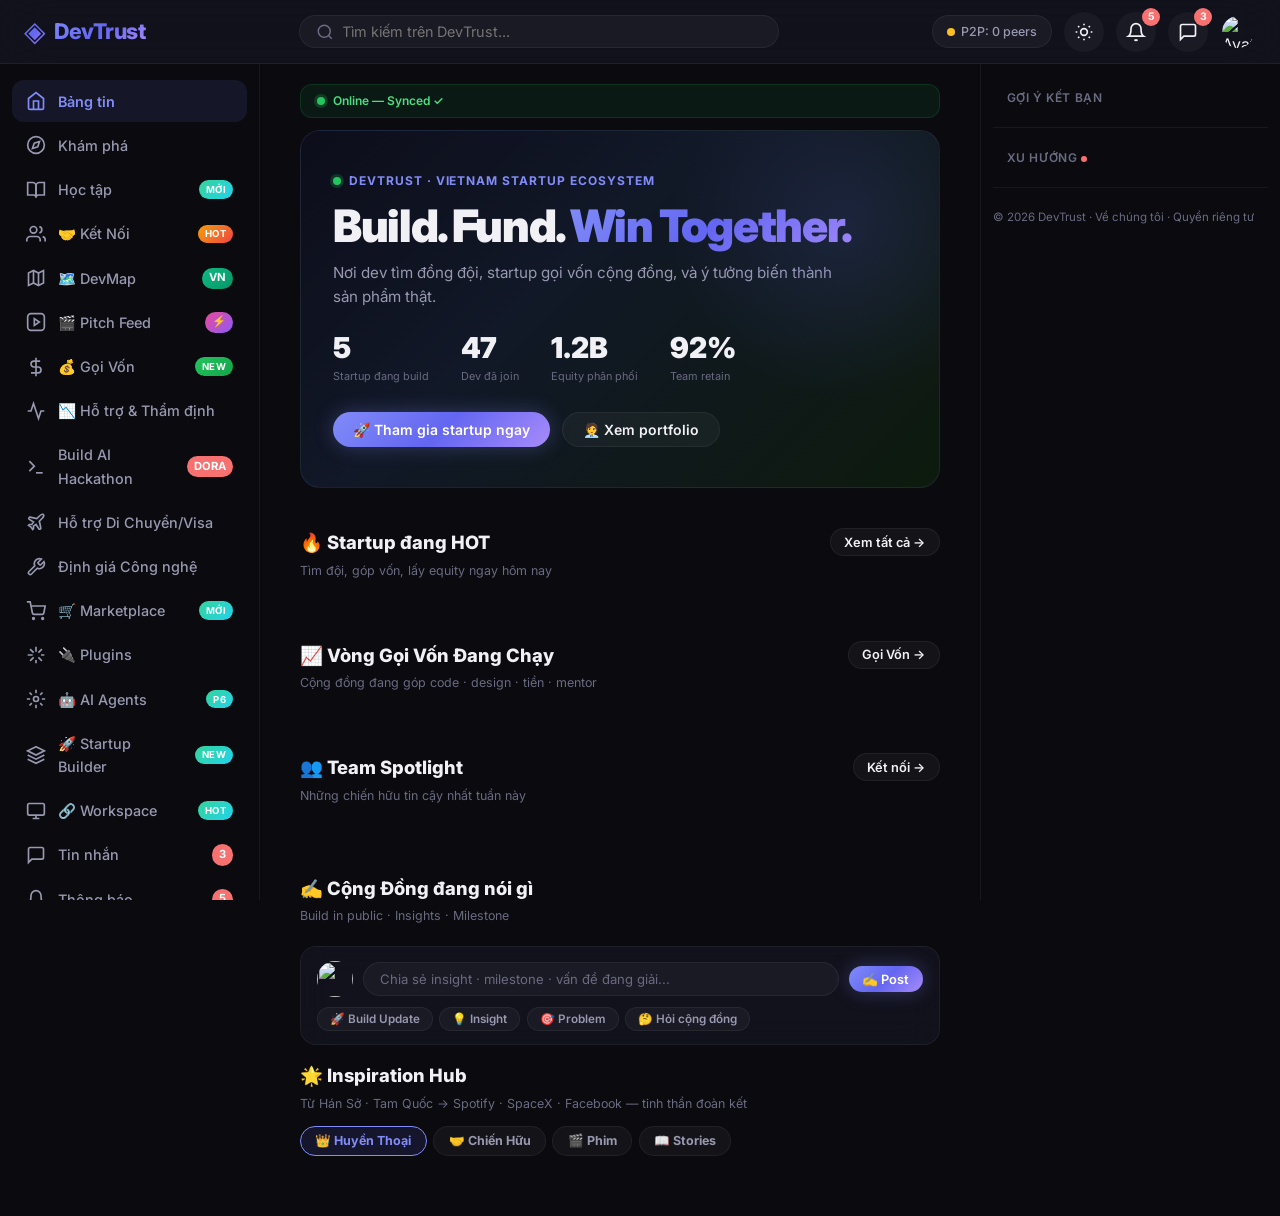
==== commit f62af37a: "Agent Workspace: ClawWork tasks + ClawHub skills + T3Code sessions - Deep ecosystem integration with" ====
--- a/index.html
+++ b/index.html
@@ -131,6 +131,11 @@
           <svg viewBox="0 0 24 24" fill="none" stroke="currentColor" stroke-width="2"><path d="M12 2L2 7l10 5 10-5-10-5zM2 17l10 5 10-5M2 12l10 5 10-5"/></svg>
           <span>🚀 Startup Builder</span>
           <span class="sidebar__badge sidebar__badge--new">NEW</span>
+        </a>
+        <a href="#" class="sidebar__link" data-view="workspace" id="nav-workspace">
+          <svg viewBox="0 0 24 24" fill="none" stroke="currentColor" stroke-width="2"><rect x="2" y="3" width="20" height="14" rx="2"/><path d="M8 21h8M12 17v4"/></svg>
+          <span>🔗 Workspace</span>
+          <span class="sidebar__badge sidebar__badge--new">HOT</span>
         </a>
         <a href="#" class="sidebar__link" data-view="messages" id="nav-messages">
           <svg viewBox="0 0 24 24" fill="none" stroke="currentColor" stroke-width="2"><path d="M21 15a2 2 0 0 1-2 2H7l-4 4V5a2 2 0 0 1 2-2h14a2 2 0 0 1 2 2z"/></svg>
@@ -1108,6 +1113,49 @@
         </div>
       </section>
 
+      <!-- ===== AGENT WORKSPACE VIEW ===== -->
+      <section class="view view--workspace" id="view-workspace">
+        <div class="ws-hero">
+          <div class="ws-hero__glow"></div>
+          <div class="ws-hero__eyebrow">
+            <span class="ws-hero__pulse"></span> ClawWork + ClawHub + T3Code
+          </div>
+          <h1 class="ws-hero__title">🔗 Agent <span>Workspace</span></h1>
+          <p class="ws-hero__desc">Nền tảng hợp tác giữa Dev và AI Agents · Launch tasks kiếm tiền · Install skills · Coding sessions</p>
+          <div class="ws-hero__kpis" id="ws-stats"><!-- JS --></div>
+        </div>
+
+        <div class="ws-section">
+          <h3>🐻 ClawWork — AI Tasks Kiếm Tiền Thật</h3>
+          <p style="color:var(--text-tertiary);font-size:0.82rem;margin-bottom:0.75rem">Launch tasks cho AI agent kiếm tiền thật từ 44+ ngành nghề · GDPVal benchmark · Multi-model arena</p>
+          <div class="ws-filters">
+            <button class="ws-filter active" onclick="filterWorkspaceTasks('all')">All</button>
+            <button class="ws-filter" onclick="filterWorkspaceTasks('technology')">Technology</button>
+            <button class="ws-filter" onclick="filterWorkspaceTasks('finance')">Finance</button>
+            <button class="ws-filter" onclick="filterWorkspaceTasks('business')">Business</button>
+            <button class="ws-filter" onclick="filterWorkspaceTasks('healthcare')">Healthcare</button>
+            <button class="ws-filter" onclick="filterWorkspaceTasks('legal')">Legal</button>
+            <button class="ws-filter" onclick="filterWorkspaceTasks('media')">Media</button>
+          </div>
+          <div class="cw-tasks-grid" id="clawwork-tasks"><!-- JS --></div>
+          <a href="https://hkuds.github.io/ClawWork/" target="_blank" class="ws-external-link">🔴 Xem Live Earning Arena →</a>
+        </div>
+
+        <div class="ws-section">
+          <h3>🦀 ClawHub — Skill Marketplace</h3>
+          <p style="color:var(--text-tertiary);font-size:0.82rem;margin-bottom:0.75rem">Install skills cho agents · Như npm cho AI · Community verified · Vector search</p>
+          <div class="ch-skills-grid" id="clawhub-skills"><!-- JS --></div>
+          <a href="https://clawhub.ai" target="_blank" class="ws-external-link">🦀 Browse All Skills trên ClawHub →</a>
+        </div>
+
+        <div class="ws-section">
+          <h3>⚡ T3Code — AI Coding Sessions</h3>
+          <p style="color:var(--text-tertiary);font-size:0.82rem;margin-bottom:0.75rem">Pair programming với AI · Codex + Claude Code · Build, debug, refactor, test</p>
+          <div class="t3-sessions-grid" id="t3code-sessions"><!-- JS --></div>
+          <a href="https://t3.codes" target="_blank" class="ws-external-link">⚡ Download T3Code Desktop App →</a>
+        </div>
+      </section>
+
     </div>
 
     <!-- ============ MOBILE BOTTOM NAV ============ -->
--- a/styles.css
+++ b/styles.css
@@ -5791,3 +5791,120 @@
   .sb-hero { padding: 2rem 1rem 1.5rem; }
   .sb-hero__stats { gap: 0.75rem; }
 }
+
+/* ================ 🔗 AGENT WORKSPACE ================ */
+.ws-hero {
+  position: relative; overflow: hidden;
+  background: linear-gradient(135deg, #0a0a1a 0%, #0a1a0a 30%, #1a0a20 70%, #0a0a1a 100%);
+  border: 1px solid rgba(34,197,94,0.15); border-radius: 20px;
+  padding: 3rem 2rem 2rem; margin-bottom: 2rem; text-align: center;
+}
+.ws-hero__glow {
+  position: absolute; top: -80px; left: 50%; transform: translateX(-50%);
+  width: 600px; height: 350px; border-radius: 50%;
+  background: radial-gradient(ellipse, rgba(34,197,94,0.08) 0%, rgba(99,102,241,0.06) 50%, transparent 70%);
+  pointer-events: none;
+}
+.ws-hero__eyebrow {
+  display: flex; align-items: center; justify-content: center; gap: 0.5rem;
+  font-size: 0.78rem; color: #4ade80; font-weight: 700;
+  letter-spacing: 0.08em; text-transform: uppercase; margin-bottom: 0.75rem;
+}
+.ws-hero__pulse { width: 8px; height: 8px; border-radius: 50%; background: #4ade80; box-shadow: 0 0 0 3px rgba(74,222,128,0.2); animation: pulse 2s infinite; }
+.ws-hero__title { font-size: clamp(2rem,5vw,3rem); font-weight: 900; margin-bottom: 0.75rem; }
+.ws-hero__title span { background: linear-gradient(135deg, #4ade80, #06b6d4); -webkit-background-clip: text; -webkit-text-fill-color: transparent; background-clip: text; }
+.ws-hero__desc { font-size: 0.95rem; color: var(--text-secondary); margin-bottom: 2rem; max-width: 600px; margin-inline: auto; }
+.ws-hero__kpis { display: flex; gap: 1.5rem; justify-content: center; flex-wrap: wrap; }
+.ws-kpi {
+  background: rgba(255,255,255,0.04); border: 1px solid rgba(255,255,255,0.08);
+  border-radius: 14px; padding: 1rem 1.5rem; min-width: 110px; text-align: center;
+}
+.ws-kpi strong { display: block; font-size: 1.6rem; font-weight: 900; }
+.ws-kpi span { font-size: 0.72rem; color: var(--text-tertiary); }
+.ws-kpi--green { color: #4ade80; }
+.ws-kpi--gold { color: #fbbf24; }
+.ws-kpi--blue { color: #60a5fa; }
+.ws-kpi--purple { color: #a78bfa; }
+.ws-section { margin-bottom: 2rem; }
+.ws-section h3 { font-size: 1.15rem; font-weight: 800; margin-bottom: 0.25rem; }
+
+.ws-filters {
+  display: flex; gap: 0.4rem; flex-wrap: wrap; margin-bottom: 1rem;
+}
+.ws-filter {
+  padding: 0.35rem 0.75rem; border-radius: 999px; font-size: 0.75rem; font-weight: 600;
+  background: var(--bg-glass); border: 1px solid var(--border-color);
+  color: var(--text-secondary); cursor: pointer; transition: all var(--transition-fast);
+}
+.ws-filter:hover { background: var(--bg-glass-hover); }
+.ws-filter.active { background: linear-gradient(135deg, #22c55e, #16a34a); color: #fff; border-color: transparent; }
+
+.ws-external-link {
+  display: inline-block; margin-top: 0.75rem; font-size: 0.82rem; font-weight: 700;
+  color: var(--accent-primary); text-decoration: none; transition: color var(--transition-fast);
+}
+.ws-external-link:hover { color: #a78bfa; }
+
+/* ClawWork Tasks */
+.cw-tasks-grid { display: grid; grid-template-columns: repeat(auto-fill, minmax(300px, 1fr)); gap: 1rem; }
+.cw-task-card {
+  background: var(--bg-card); border: 1px solid var(--border-color);
+  border-radius: var(--radius-lg); padding: 1rem;
+  display: flex; flex-direction: column; gap: 0.5rem;
+  transition: all var(--transition); animation: fadeInUp 0.3s ease both;
+}
+.cw-task-card:hover { transform: translateY(-2px); box-shadow: 0 10px 30px rgba(0,0,0,0.25); }
+.cw-task-top { display: flex; justify-content: space-between; align-items: center; }
+.cw-task-sector { font-size: 0.68rem; font-weight: 700; padding: 0.15rem 0.5rem; border-radius: 999px; background: rgba(99,102,241,0.1); color: var(--accent-primary); }
+.cw-task-status { font-size: 0.72rem; font-weight: 700; }
+.cw-task-profession { font-size: 0.95rem; font-weight: 800; }
+.cw-task-desc { font-size: 0.78rem; color: var(--text-secondary); line-height: 1.4; }
+.cw-task-meta { display: flex; gap: 0.75rem; font-size: 0.75rem; color: var(--text-secondary); flex-wrap: wrap; }
+.cw-task-diff { font-weight: 700; padding: 0.1rem 0.4rem; border-radius: 999px; font-size: 0.65rem; }
+.cw-task-diff--beginner { background: rgba(34,197,94,0.1); color: #4ade80; }
+.cw-task-diff--intermediate { background: rgba(251,191,36,0.1); color: #fbbf24; }
+.cw-task-diff--advanced { background: rgba(239,68,68,0.1); color: #f87171; }
+.cw-task-models { display: flex; gap: 0.3rem; flex-wrap: wrap; }
+.cw-model-tag { font-size: 0.62rem; padding: 0.1rem 0.4rem; border-radius: 999px; background: rgba(255,255,255,0.05); color: var(--text-tertiary); border: 1px solid rgba(255,255,255,0.08); }
+.cw-completed { font-size: 0.78rem; color: #4ade80; font-weight: 700; }
+.cw-in-progress { font-size: 0.78rem; color: #fbbf24; font-weight: 600; }
+
+/* ClawHub Skills */
+.ch-skills-grid { display: grid; grid-template-columns: repeat(auto-fill, minmax(300px, 1fr)); gap: 1rem; }
+.ch-skill-card {
+  background: var(--bg-card); border: 1px solid var(--border-color);
+  border-radius: var(--radius-lg); padding: 1rem;
+  display: flex; flex-direction: column; gap: 0.5rem;
+  transition: all var(--transition); animation: fadeInUp 0.3s ease both;
+}
+.ch-skill-card:hover { transform: translateY(-2px); box-shadow: 0 10px 30px rgba(0,0,0,0.25); }
+.ch-skill-top { display: flex; justify-content: space-between; align-items: center; }
+.ch-skill-name { font-size: 0.9rem; font-weight: 800; font-family: monospace; }
+.ch-skill-ver { font-size: 0.65rem; color: var(--text-tertiary); font-weight: 400; margin-left: 0.4rem; }
+.ch-verified { font-size: 0.68rem; color: #4ade80; font-weight: 700; }
+.ch-unverified { font-size: 0.68rem; color: #fbbf24; font-weight: 600; }
+.ch-skill-desc { font-size: 0.78rem; color: var(--text-secondary); line-height: 1.4; }
+.ch-skill-tags { display: flex; gap: 0.3rem; flex-wrap: wrap; }
+.ch-tag { font-size: 0.62rem; padding: 0.1rem 0.4rem; border-radius: 999px; background: rgba(234,88,12,0.08); color: #f97316; font-weight: 600; }
+.ch-skill-stats { display: flex; gap: 0.75rem; font-size: 0.75rem; color: var(--text-tertiary); }
+
+/* T3Code Sessions */
+.t3-sessions-grid { display: grid; grid-template-columns: repeat(auto-fill, minmax(280px, 1fr)); gap: 1rem; }
+.t3-session-card {
+  background: var(--bg-card); border: 1px solid var(--border-color);
+  border-radius: var(--radius-lg); padding: 1rem;
+  display: flex; flex-direction: column; gap: 0.5rem;
+  transition: all var(--transition); animation: fadeInUp 0.3s ease both;
+}
+.t3-session-card:hover { transform: translateY(-2px); box-shadow: 0 10px 30px rgba(0,0,0,0.25); }
+.t3-session-top { display: flex; justify-content: space-between; align-items: center; }
+.t3-session-name { font-size: 0.9rem; font-weight: 800; }
+.t3-session-agent { font-size: 0.68rem; font-weight: 700; padding: 0.15rem 0.5rem; border-radius: 999px; background: rgba(37,99,235,0.1); color: #60a5fa; }
+.t3-session-desc { font-size: 0.78rem; color: var(--text-secondary); }
+.t3-session-meta { display: flex; gap: 0.75rem; font-size: 0.75rem; color: var(--text-tertiary); }
+
+@media (max-width: 768px) {
+  .cw-tasks-grid, .ch-skills-grid, .t3-sessions-grid { grid-template-columns: 1fr; }
+  .ws-hero { padding: 2rem 1rem 1.5rem; }
+  .ws-hero__kpis { gap: 0.75rem; }
+}
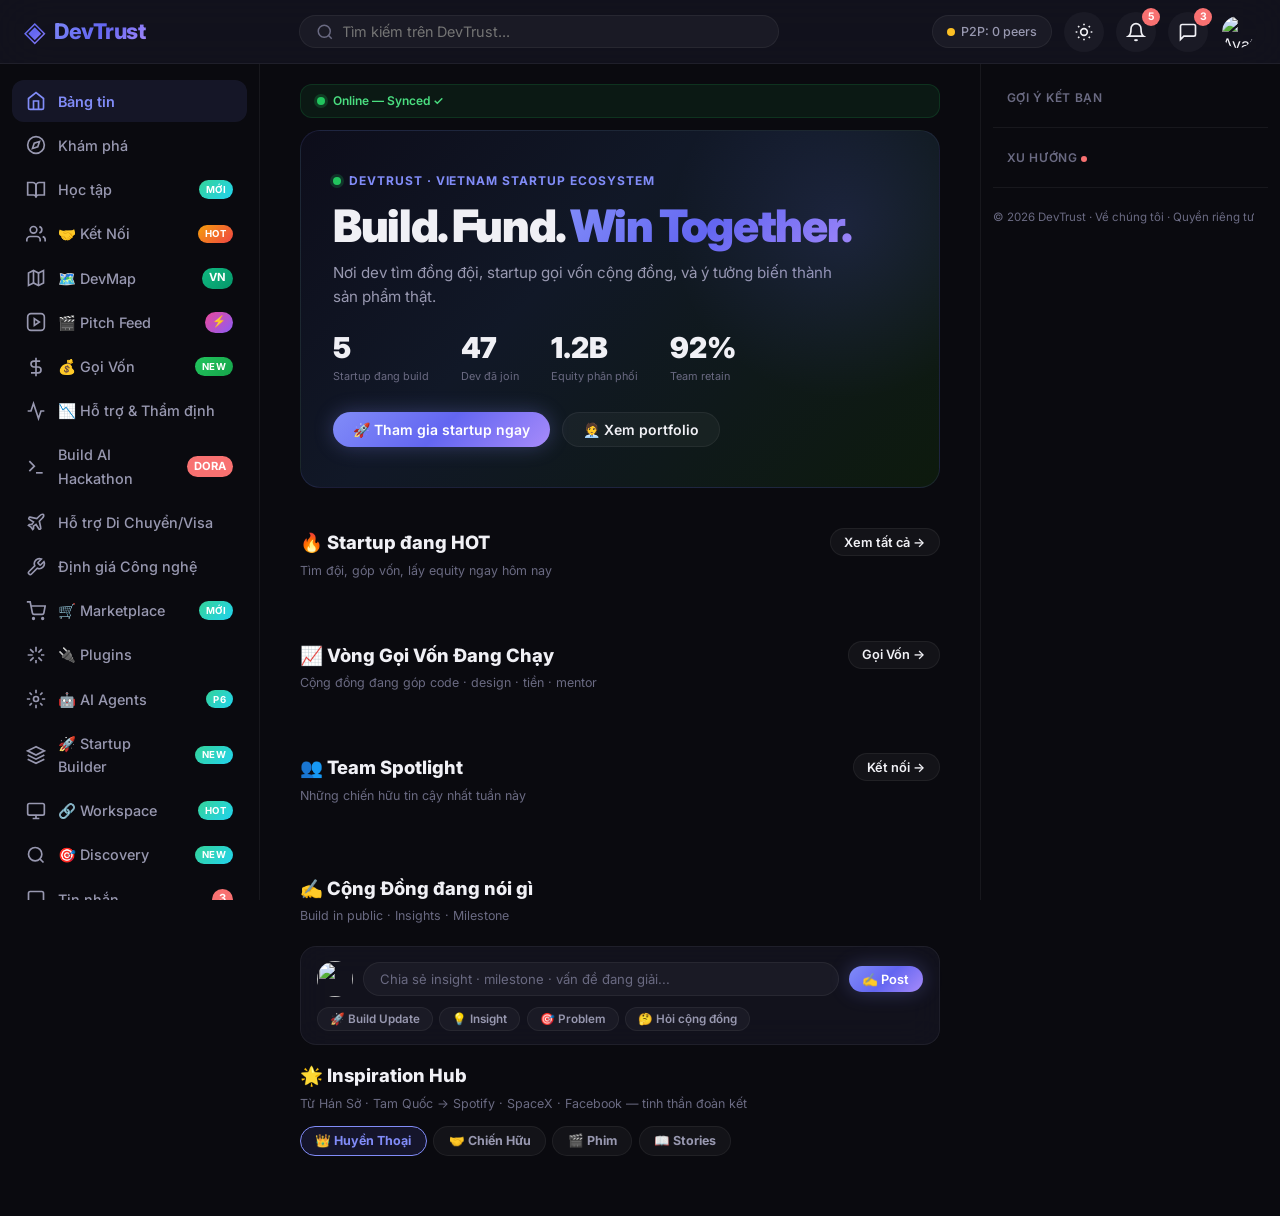
==== commit 0f404587: "Think-to-Money: README rewrite + Customer Discovery Hub - Think→Money framework philosophy, comparis" ====
--- a/index.html
+++ b/index.html
@@ -136,6 +136,11 @@
           <svg viewBox="0 0 24 24" fill="none" stroke="currentColor" stroke-width="2"><rect x="2" y="3" width="20" height="14" rx="2"/><path d="M8 21h8M12 17v4"/></svg>
           <span>🔗 Workspace</span>
           <span class="sidebar__badge sidebar__badge--new">HOT</span>
+        </a>
+        <a href="#" class="sidebar__link" data-view="discovery" id="nav-discovery">
+          <svg viewBox="0 0 24 24" fill="none" stroke="currentColor" stroke-width="2"><circle cx="11" cy="11" r="8"/><path d="m21 21-4.35-4.35"/></svg>
+          <span>🎯 Discovery</span>
+          <span class="sidebar__badge sidebar__badge--new">NEW</span>
         </a>
         <a href="#" class="sidebar__link" data-view="messages" id="nav-messages">
           <svg viewBox="0 0 24 24" fill="none" stroke="currentColor" stroke-width="2"><path d="M21 15a2 2 0 0 1-2 2H7l-4 4V5a2 2 0 0 1 2-2h14a2 2 0 0 1 2 2z"/></svg>
@@ -1156,6 +1161,41 @@
         </div>
       </section>
 
+      <!-- ===== CUSTOMER DISCOVERY HUB ===== -->
+      <section class="view view--discovery" id="view-discovery">
+        <div class="disc-hero">
+          <div class="disc-hero__glow"></div>
+          <div class="disc-hero__eyebrow"><span class="disc-hero__pulse"></span> Think → Validate → Money</div>
+          <h1 class="disc-hero__title">🎯 Customer <span>Discovery</span></h1>
+          <p class="disc-hero__desc">Tiếp cận khách hàng nhanh nhất · Lấy feedback trước khi build · Validate idea trong giờ, không phải tháng</p>
+          <div class="disc-hero__kpis" id="discovery-stats"><!-- JS --></div>
+        </div>
+
+        <div class="disc-section">
+          <h3>🚀 Validation Campaigns</h3>
+          <p style="color:var(--text-tertiary);font-size:0.82rem;margin-bottom:0.75rem">Tạo landing page, thu signup, đo conversion — biết khách hàng có muốn trước khi build</p>
+          <div class="disc-campaigns-grid" id="discovery-campaigns"><!-- JS --></div>
+        </div>
+
+        <div class="disc-section">
+          <h3>📊 Customer Surveys</h3>
+          <p style="color:var(--text-tertiary);font-size:0.82rem;margin-bottom:0.75rem">Hiểu pain points của khách hàng — data-driven decisions, không đoán mò</p>
+          <div class="disc-surveys-grid" id="discovery-surveys"><!-- JS --></div>
+        </div>
+
+        <div class="disc-section">
+          <h3>🎤 User Interviews</h3>
+          <p style="color:var(--text-tertiary);font-size:0.82rem;margin-bottom:0.75rem">Nói chuyện trực tiếp với khách hàng — AI soạn câu hỏi, tóm tắt insights</p>
+          <div class="disc-interviews-list" id="discovery-interviews"><!-- JS --></div>
+        </div>
+
+        <div class="disc-section">
+          <h3>💡 Feature Requests</h3>
+          <p style="color:var(--text-tertiary);font-size:0.82rem;margin-bottom:0.75rem">Khách hàng vote feature họ muốn — build đúng thứ người dùng cần</p>
+          <div class="disc-features-list" id="discovery-features"><!-- JS --></div>
+        </div>
+      </section>
+
     </div>
 
     <!-- ============ MOBILE BOTTOM NAV ============ -->
--- a/styles.css
+++ b/styles.css
@@ -5908,3 +5908,120 @@
   .ws-hero { padding: 2rem 1rem 1.5rem; }
   .ws-hero__kpis { gap: 0.75rem; }
 }
+
+/* ================ 🎯 CUSTOMER DISCOVERY HUB ================ */
+.disc-hero {
+  position: relative; overflow: hidden;
+  background: linear-gradient(135deg, #0a0a1a 0%, #1a150a 30%, #0a1a15 70%, #0a0a1a 100%);
+  border: 1px solid rgba(251,191,36,0.15); border-radius: 20px;
+  padding: 3rem 2rem 2rem; margin-bottom: 2rem; text-align: center;
+}
+.disc-hero__glow {
+  position: absolute; top: -80px; left: 50%; transform: translateX(-50%);
+  width: 600px; height: 350px; border-radius: 50%;
+  background: radial-gradient(ellipse, rgba(251,191,36,0.08) 0%, rgba(34,197,94,0.06) 50%, transparent 70%);
+  pointer-events: none;
+}
+.disc-hero__eyebrow {
+  display: flex; align-items: center; justify-content: center; gap: 0.5rem;
+  font-size: 0.78rem; color: #fbbf24; font-weight: 700;
+  letter-spacing: 0.08em; text-transform: uppercase; margin-bottom: 0.75rem;
+}
+.disc-hero__pulse { width: 8px; height: 8px; border-radius: 50%; background: #fbbf24; box-shadow: 0 0 0 3px rgba(251,191,36,0.2); animation: pulse 2s infinite; }
+.disc-hero__title { font-size: clamp(2rem,5vw,3rem); font-weight: 900; margin-bottom: 0.75rem; }
+.disc-hero__title span { background: linear-gradient(135deg, #fbbf24, #f97316); -webkit-background-clip: text; -webkit-text-fill-color: transparent; background-clip: text; }
+.disc-hero__desc { font-size: 0.95rem; color: var(--text-secondary); margin-bottom: 2rem; max-width: 600px; margin-inline: auto; }
+.disc-hero__kpis { display: flex; gap: 1rem; justify-content: center; flex-wrap: wrap; }
+.disc-kpi {
+  background: rgba(255,255,255,0.04); border: 1px solid rgba(255,255,255,0.08);
+  border-radius: 14px; padding: 0.75rem 1.25rem; min-width: 90px; text-align: center;
+}
+.disc-kpi strong { display: block; font-size: 1.5rem; font-weight: 900; color: #fbbf24; }
+.disc-kpi span { font-size: 0.68rem; color: var(--text-tertiary); }
+.disc-section { margin-bottom: 2rem; }
+.disc-section h3 { font-size: 1.15rem; font-weight: 800; margin-bottom: 0.25rem; }
+
+/* Campaigns */
+.disc-campaigns-grid { display: grid; grid-template-columns: repeat(auto-fill, minmax(280px, 1fr)); gap: 1rem; }
+.disc-campaign {
+  background: var(--bg-card); border: 1px solid var(--border-color); border-radius: var(--radius-lg);
+  padding: 1rem; display: flex; flex-direction: column; gap: 0.5rem;
+  transition: all var(--transition); animation: fadeInUp 0.3s ease both;
+}
+.disc-campaign:hover { transform: translateY(-2px); box-shadow: 0 10px 30px rgba(0,0,0,0.25); }
+.disc-camp-top { display: flex; justify-content: space-between; align-items: center; }
+.disc-camp-name { font-size: 0.9rem; font-weight: 800; }
+.disc-camp-product { font-size: 0.78rem; color: var(--text-secondary); }
+.disc-camp-metrics { display: grid; grid-template-columns: repeat(4, 1fr); gap: 0.5rem; margin: 0.4rem 0; }
+.disc-metric { text-align: center; }
+.disc-metric strong { display: block; font-size: 1rem; font-weight: 800; color: var(--text-primary); }
+.disc-metric span { font-size: 0.62rem; color: var(--text-tertiary); }
+.disc-camp-footer { display: flex; justify-content: space-between; font-size: 0.72rem; color: var(--text-tertiary); }
+
+/* Surveys */
+.disc-surveys-grid { display: flex; flex-direction: column; gap: 1rem; }
+.disc-survey {
+  background: var(--bg-card); border: 1px solid var(--border-color); border-radius: var(--radius-lg);
+  padding: 1rem; animation: fadeInUp 0.3s ease both;
+}
+.disc-survey-q { font-size: 0.92rem; font-weight: 800; margin-bottom: 0.75rem; }
+.disc-survey-options { display: flex; flex-direction: column; gap: 0.35rem; }
+.disc-option {
+  position: relative; padding: 0.5rem 0.75rem; border: 1px solid var(--border-color);
+  border-radius: var(--radius-md); cursor: pointer; display: flex; justify-content: space-between;
+  align-items: center; font-size: 0.82rem; transition: all var(--transition-fast); overflow: hidden;
+}
+.disc-option:hover { border-color: var(--accent-primary); }
+.disc-option-bar { position: absolute; top: 0; left: 0; height: 100%; z-index: 0; transition: width 0.5s ease; }
+.disc-option-text { position: relative; z-index: 1; font-weight: 600; }
+.disc-option-votes { position: relative; z-index: 1; font-size: 0.72rem; color: var(--text-tertiary); }
+.disc-survey-total { font-size: 0.72rem; color: var(--text-tertiary); text-align: right; margin-top: 0.4rem; }
+
+/* Interviews */
+.disc-interviews-list { display: flex; flex-direction: column; gap: 0.5rem; }
+.disc-interview {
+  display: flex; align-items: center; gap: 0.75rem; padding: 0.75rem 1rem;
+  background: var(--bg-card); border: 1px solid var(--border-color); border-radius: var(--radius-lg);
+  animation: fadeInUp 0.3s ease both; transition: all var(--transition-fast);
+}
+.disc-interview:hover { border-color: rgba(251,191,36,0.3); }
+.disc-int-left { display: flex; align-items: center; gap: 0.5rem; min-width: 180px; }
+.disc-int-avatar {
+  width: 32px; height: 32px; border-radius: 50%; background: linear-gradient(135deg, #fbbf24, #f97316);
+  display: flex; align-items: center; justify-content: center; font-weight: 800; font-size: 0.8rem; color: #fff; flex-shrink: 0;
+}
+.disc-int-name { font-size: 0.85rem; font-weight: 700; }
+.disc-int-role { font-size: 0.68rem; color: var(--text-tertiary); }
+.disc-int-topic { flex: 1; font-size: 0.8rem; color: var(--text-secondary); }
+.disc-int-right { display: flex; flex-direction: column; align-items: flex-end; gap: 0.2rem; min-width: 100px; }
+.disc-insights { font-size: 0.72rem; color: #fbbf24; font-weight: 700; }
+
+/* Feature Requests */
+.disc-features-list { display: flex; flex-direction: column; gap: 0.5rem; }
+.disc-feature {
+  display: flex; align-items: flex-start; gap: 0.75rem; padding: 0.75rem 1rem;
+  background: var(--bg-card); border: 1px solid var(--border-color); border-radius: var(--radius-lg);
+  animation: fadeInUp 0.3s ease both;
+}
+.disc-upvote {
+  display: flex; flex-direction: column; align-items: center; gap: 0.15rem; padding: 0.4rem 0.6rem;
+  border: 1px solid var(--border-color); border-radius: var(--radius-md); background: transparent;
+  cursor: pointer; color: var(--text-secondary); transition: all var(--transition-fast); min-width: 45px;
+}
+.disc-upvote:hover { border-color: #6366f1; color: #6366f1; }
+.disc-upvote span { font-size: 0.7rem; }
+.disc-upvote strong { font-size: 0.9rem; }
+.disc-feature-info { flex: 1; min-width: 0; }
+.disc-feature-title { font-size: 0.9rem; font-weight: 800; margin-bottom: 0.2rem; }
+.disc-feature-desc { font-size: 0.78rem; color: var(--text-secondary); line-height: 1.4; margin-bottom: 0.35rem; }
+.disc-feature-meta { display: flex; gap: 0.5rem; align-items: center; }
+.disc-feature-cat { font-size: 0.62rem; padding: 0.1rem 0.4rem; border-radius: 999px; background: rgba(99,102,241,0.08); color: var(--accent-primary); font-weight: 700; }
+.disc-feature-status { font-size: 0.68rem; font-weight: 700; }
+
+@media (max-width: 768px) {
+  .disc-campaigns-grid { grid-template-columns: 1fr; }
+  .disc-hero { padding: 2rem 1rem 1.5rem; }
+  .disc-interview { flex-direction: column; align-items: flex-start; }
+  .disc-int-left { min-width: auto; }
+  .disc-int-right { flex-direction: row; }
+}
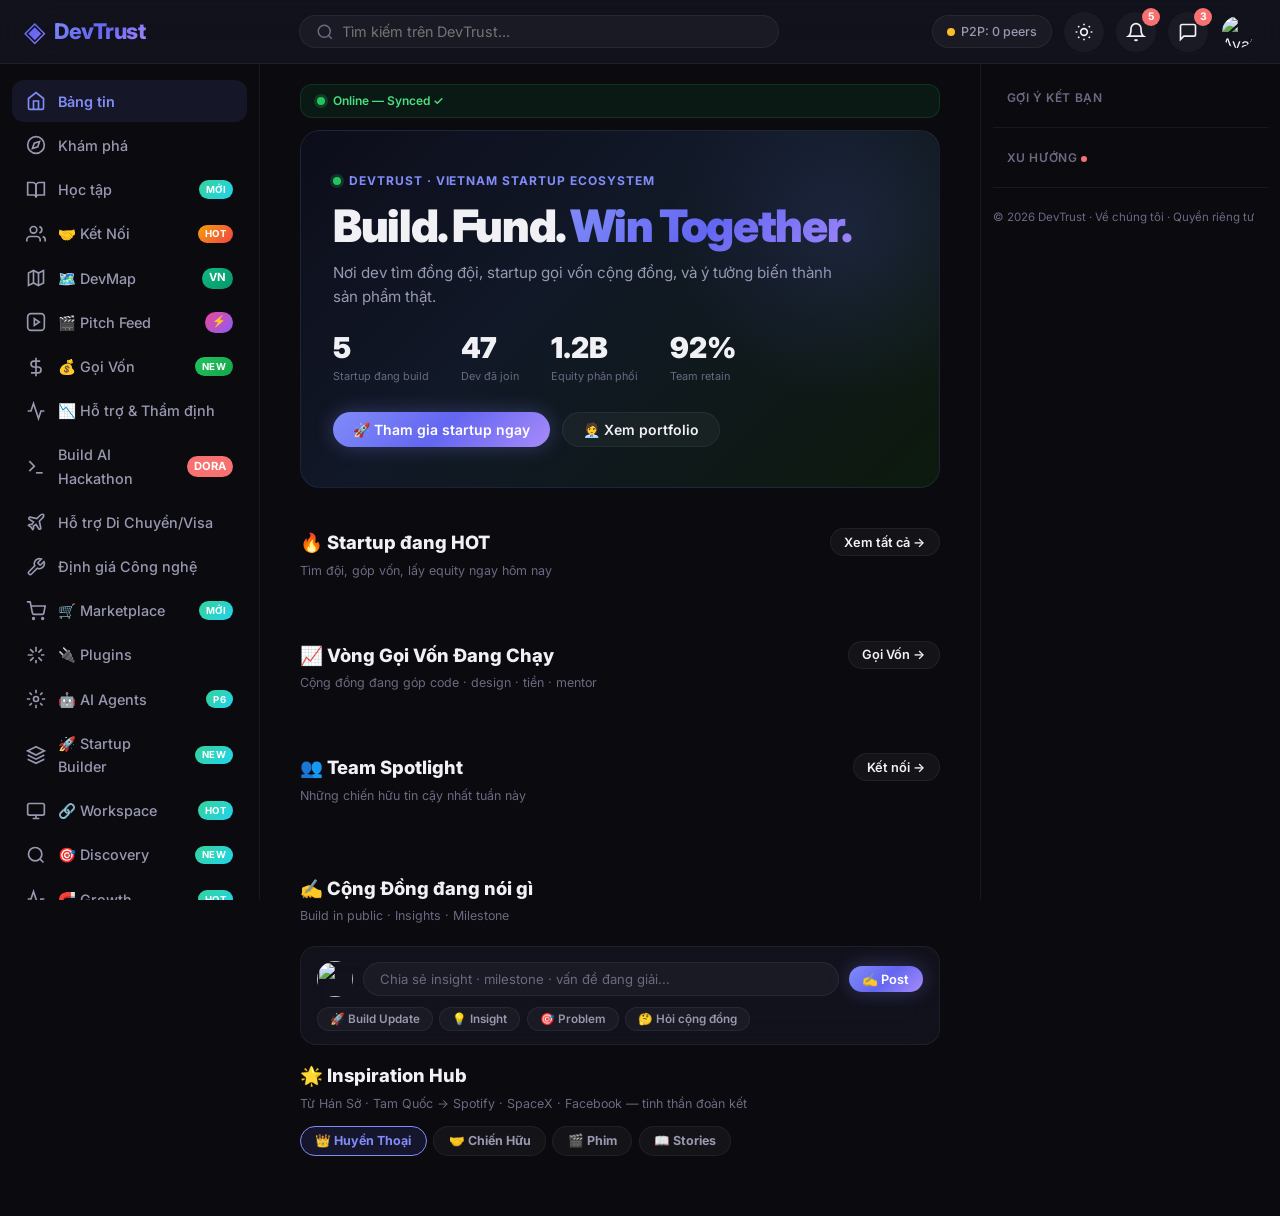
==== commit 6aede00b: "Growth Engine: Free tools hook + Referral program + Viral sharing - AI Startup Cost Calculator (team" ====
--- a/index.html
+++ b/index.html
@@ -141,6 +141,11 @@
           <svg viewBox="0 0 24 24" fill="none" stroke="currentColor" stroke-width="2"><circle cx="11" cy="11" r="8"/><path d="m21 21-4.35-4.35"/></svg>
           <span>🎯 Discovery</span>
           <span class="sidebar__badge sidebar__badge--new">NEW</span>
+        </a>
+        <a href="#" class="sidebar__link" data-view="growth" id="nav-growth">
+          <svg viewBox="0 0 24 24" fill="none" stroke="currentColor" stroke-width="2"><path d="M22 12h-4l-3 9L9 3l-3 9H2"/></svg>
+          <span>🧲 Growth</span>
+          <span class="sidebar__badge sidebar__badge--new">HOT</span>
         </a>
         <a href="#" class="sidebar__link" data-view="messages" id="nav-messages">
           <svg viewBox="0 0 24 24" fill="none" stroke="currentColor" stroke-width="2"><path d="M21 15a2 2 0 0 1-2 2H7l-4 4V5a2 2 0 0 1 2-2h14a2 2 0 0 1 2 2z"/></svg>
@@ -1196,6 +1201,35 @@
         </div>
       </section>
 
+      <!-- ===== GROWTH HUB ===== -->
+      <section class="view view--growth" id="view-growth">
+        <div class="disc-hero" style="border-color:rgba(168,85,247,0.15)">
+          <div class="disc-hero__glow" style="background:radial-gradient(ellipse,rgba(168,85,247,0.08) 0%,rgba(236,72,153,0.06) 50%,transparent 70%)"></div>
+          <div class="disc-hero__eyebrow" style="color:#a855f7"><span class="disc-hero__pulse" style="background:#a855f7"></span> User Acquisition Engine</div>
+          <h1 class="disc-hero__title">🧲 <span style="background:linear-gradient(135deg,#a855f7,#ec4899);-webkit-background-clip:text;-webkit-text-fill-color:transparent;background-clip:text">Growth</span> Hub</h1>
+          <p class="disc-hero__desc">Kéo user vào nền tảng bằng giá trị thật · Free tools tạo AHA moment · Referral kéo bạn bè · Viral sharing</p>
+          <div class="disc-hero__kpis" id="growth-stats"><!-- JS --></div>
+        </div>
+
+        <div class="disc-section">
+          <h3>🎁 Free Tools — Hook Users Bằng Giá Trị</h3>
+          <p style="color:var(--text-tertiary);font-size:0.82rem;margin-bottom:0.75rem">Cho giá trị trước, không hỏi gì · User dùng → thấy hay → ở lại → share cho bạn</p>
+          <div class="growth-tools-grid" id="growth-free-tools"><!-- JS --></div>
+        </div>
+
+        <div class="disc-section">
+          <h3>🎯 Referral Program — Mỗi User Kéo 3 User Mới</h3>
+          <p style="color:var(--text-tertiary);font-size:0.82rem;margin-bottom:0.75rem">Invite bạn → Unlock rewards · 4 tiers: Bronze → Silver → Gold → Diamond</p>
+          <div id="growth-referral"><!-- JS --></div>
+        </div>
+
+        <div class="disc-section">
+          <h3>📤 Viral Sharing — 1-Click Share</h3>
+          <p style="color:var(--text-tertiary);font-size:0.82rem;margin-bottom:0.75rem">Chia sẻ DevTrust lên mọi nền tảng · Message đã soạn sẵn, chỉ cần bấm</p>
+          <div id="growth-share"><!-- JS --></div>
+        </div>
+      </section>
+
     </div>
 
     <!-- ============ MOBILE BOTTOM NAV ============ -->
--- a/styles.css
+++ b/styles.css
@@ -6025,3 +6025,36 @@
   .disc-int-left { min-width: auto; }
   .disc-int-right { flex-direction: row; }
 }
+
+/* ================ 🧲 GROWTH HUB ================ */
+.growth-tools-grid { display: grid; grid-template-columns: repeat(auto-fill, minmax(250px, 1fr)); gap: 1rem; }
+.growth-tool-card {
+  background: var(--bg-card); border: 1px solid var(--border-color); border-radius: var(--radius-lg);
+  padding: 1.25rem; cursor: pointer; transition: all var(--transition); animation: fadeInUp 0.3s ease both;
+  display: flex; flex-direction: column; gap: 0.4rem;
+}
+.growth-tool-card:hover { transform: translateY(-3px); box-shadow: 0 15px 40px rgba(168,85,247,0.15); border-color: rgba(168,85,247,0.3); }
+.growth-tool-icon { font-size: 2rem; }
+.growth-tool-card h4 { font-size: 0.95rem; font-weight: 800; margin: 0; }
+.growth-tool-card p { font-size: 0.78rem; color: var(--text-secondary); line-height: 1.4; margin: 0; }
+.growth-tool-cta { font-size: 0.78rem; font-weight: 700; color: #a855f7; margin-top: auto; }
+.growth-form label { display: block; font-size: 0.82rem; font-weight: 700; margin-bottom: 0.3rem; }
+.growth-ref-card {
+  background: var(--bg-card); border: 1px solid var(--border-color); border-radius: var(--radius-lg); padding: 1.25rem;
+}
+.growth-ref-header { display: flex; justify-content: space-between; align-items: flex-start; }
+.growth-ref-tiers { display: flex; gap: 0.5rem; margin-top: 0.75rem; }
+.growth-ref-tier {
+  flex: 1; text-align: center; padding: 0.5rem; border-radius: var(--radius-md);
+  background: var(--bg-glass); border: 1px solid var(--border-color); opacity: 0.5;
+  display: flex; flex-direction: column; align-items: center; gap: 0.1rem;
+}
+.growth-ref-tier.active { opacity: 1; border-color: rgba(168,85,247,0.3); }
+.growth-ref-tier strong { font-size: 0.68rem; }
+.growth-share-btn {
+  display: inline-flex; align-items: center; gap: 0.3rem; padding: 0.5rem 1rem;
+  border-radius: var(--radius-md); color: #fff; font-size: 0.78rem; font-weight: 700;
+  text-decoration: none; border: none; cursor: pointer; transition: opacity var(--transition-fast);
+}
+.growth-share-btn:hover { opacity: 0.85; }
+@media (max-width: 768px) { .growth-tools-grid { grid-template-columns: 1fr; } .growth-ref-tiers { gap: 0.25rem; } }
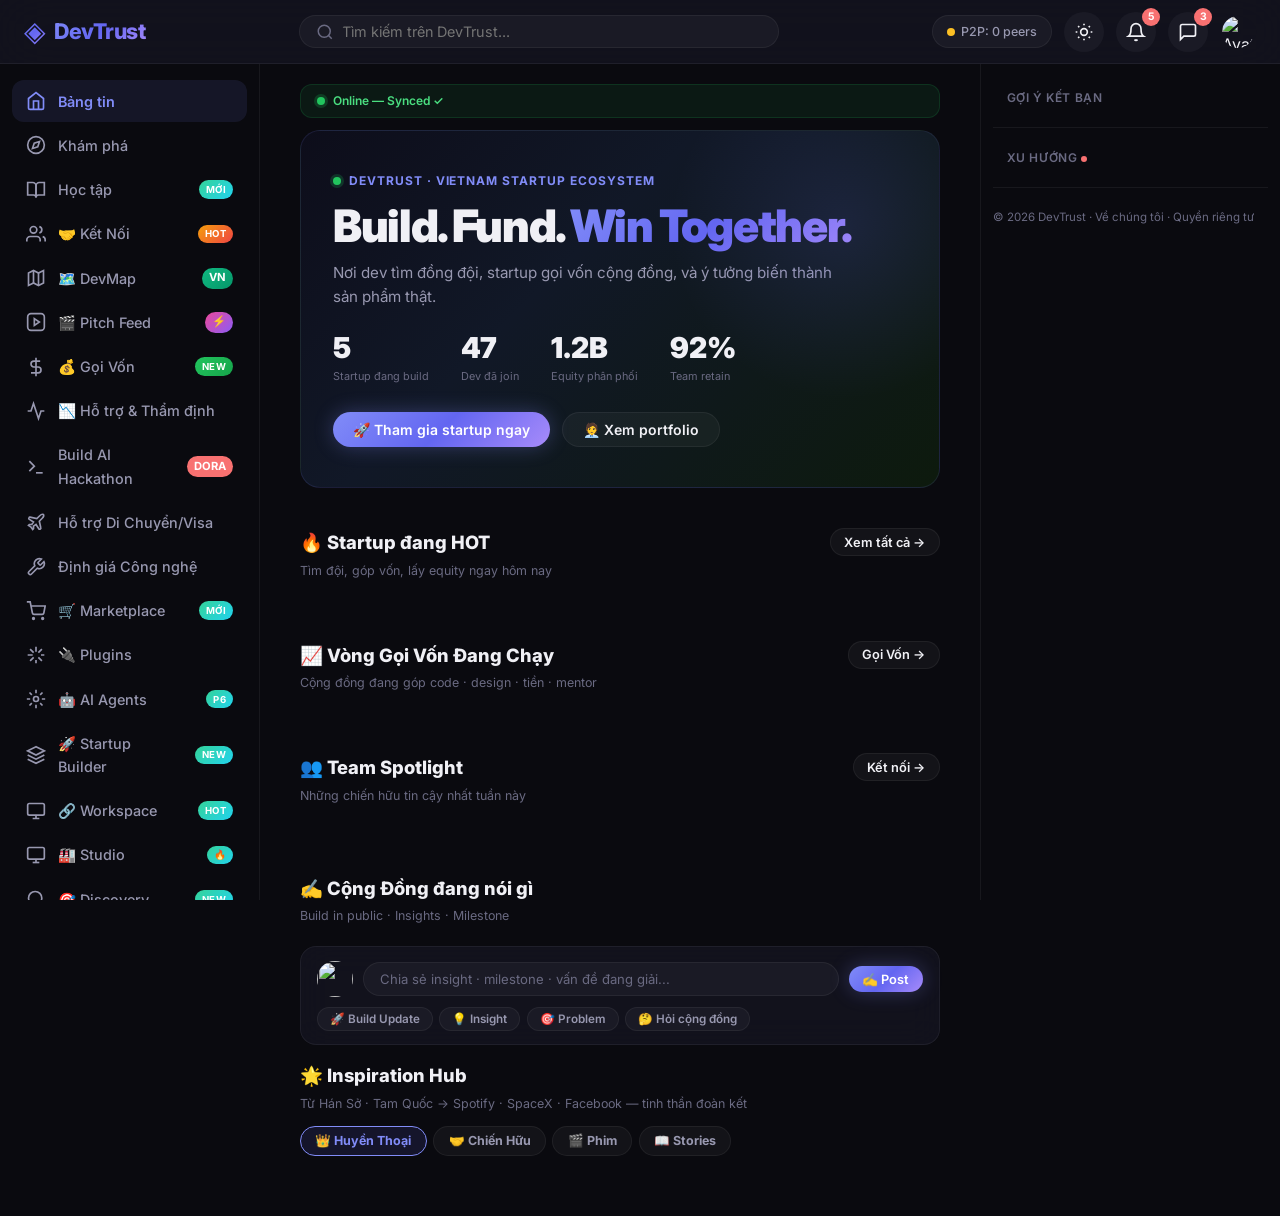
==== commit e324817a: "Product Studio: 5-step Build→Money wizard - Define product → AI auto-selects tech stack - Build: ani" ====
--- a/index.html
+++ b/index.html
@@ -136,6 +136,11 @@
           <svg viewBox="0 0 24 24" fill="none" stroke="currentColor" stroke-width="2"><rect x="2" y="3" width="20" height="14" rx="2"/><path d="M8 21h8M12 17v4"/></svg>
           <span>🔗 Workspace</span>
           <span class="sidebar__badge sidebar__badge--new">HOT</span>
+        </a>
+        <a href="#" class="sidebar__link" data-view="studio" id="nav-studio">
+          <svg viewBox="0 0 24 24" fill="none" stroke="currentColor" stroke-width="2"><rect x="2" y="3" width="20" height="14" rx="2"/><line x1="8" y1="21" x2="16" y2="21"/><line x1="12" y1="17" x2="12" y2="21"/></svg>
+          <span>🏭 Studio</span>
+          <span class="sidebar__badge sidebar__badge--new">🔥</span>
         </a>
         <a href="#" class="sidebar__link" data-view="discovery" id="nav-discovery">
           <svg viewBox="0 0 24 24" fill="none" stroke="currentColor" stroke-width="2"><circle cx="11" cy="11" r="8"/><path d="m21 21-4.35-4.35"/></svg>
@@ -1201,6 +1206,17 @@
         </div>
       </section>
 
+      <!-- ===== PRODUCT STUDIO ===== -->
+      <section class="view view--studio" id="view-studio">
+        <div class="disc-hero" style="border-color:rgba(34,197,94,0.2)">
+          <div class="disc-hero__glow" style="background:radial-gradient(ellipse,rgba(34,197,94,0.08) 0%,rgba(59,130,246,0.06) 50%,transparent 70%)"></div>
+          <div class="disc-hero__eyebrow" style="color:#22c55e"><span class="disc-hero__pulse" style="background:#22c55e"></span> Think → Build → Ship → Money</div>
+          <h1 class="disc-hero__title">🏭 Product <span style="background:linear-gradient(135deg,#22c55e,#3b82f6);-webkit-background-clip:text;-webkit-text-fill-color:transparent;background-clip:text">Studio</span></h1>
+          <p class="disc-hero__desc">Mô tả sản phẩm → AI build code → 1-click deploy → Chọn mô hình kiếm tiền → Revenue dashboard. Tất cả trong 1 flow.</p>
+        </div>
+        <div id="studio-content"><!-- JS renders wizard here --></div>
+      </section>
+
       <!-- ===== GROWTH HUB ===== -->
       <section class="view view--growth" id="view-growth">
         <div class="disc-hero" style="border-color:rgba(168,85,247,0.15)">
--- a/styles.css
+++ b/styles.css
@@ -6058,3 +6058,96 @@
 }
 .growth-share-btn:hover { opacity: 0.85; }
 @media (max-width: 768px) { .growth-tools-grid { grid-template-columns: 1fr; } .growth-ref-tiers { gap: 0.25rem; } }
+
+/* ================ 🏭 PRODUCT STUDIO ================ */
+.studio-steps { display: flex; align-items: center; gap: 0; margin-bottom: 1.5rem; overflow-x: auto; padding-bottom: 0.5rem; }
+.studio-step { display: flex; align-items: center; gap: 0.5rem; white-space: nowrap; }
+.studio-step-num {
+  width: 28px; height: 28px; border-radius: 50%; display: flex; align-items: center; justify-content: center;
+  font-size: 0.72rem; font-weight: 800; border: 2px solid var(--border-color); color: var(--text-tertiary);
+  flex-shrink: 0; transition: all var(--transition);
+}
+.studio-step.active .studio-step-num { border-color: #22c55e; color: #22c55e; background: rgba(34,197,94,0.1); }
+.studio-step.done .studio-step-num { border-color: #22c55e; color: #fff; background: #22c55e; }
+.studio-step-label { font-size: 0.78rem; font-weight: 700; }
+.studio-step-desc { font-size: 0.6rem; color: var(--text-tertiary); }
+.studio-step-line { flex: 1; min-width: 20px; height: 2px; background: var(--border-color); margin: 0 0.3rem; }
+.studio-body { background: var(--bg-card); border: 1px solid var(--border-color); border-radius: var(--radius-lg); padding: 1.5rem; }
+.studio-body h3 { font-size: 1.1rem; font-weight: 800; margin-bottom: 0.25rem; }
+.studio-hint { font-size: 0.82rem; color: var(--text-secondary); margin-bottom: 1rem; }
+.studio-form { display: flex; flex-direction: column; gap: 0.3rem; }
+.studio-form label { font-size: 0.82rem; font-weight: 700; margin-top: 0.5rem; }
+.studio-input {
+  width: 100%; padding: 0.6rem 0.75rem; border-radius: var(--radius-md); border: 1px solid var(--border-color);
+  background: var(--bg-glass); color: var(--text-primary); font-size: 0.85rem; font-family: inherit;
+  transition: border-color var(--transition-fast);
+}
+.studio-input:focus { border-color: #22c55e; outline: none; }
+.studio-tech-stack { display: grid; grid-template-columns: repeat(4, 1fr); gap: 0.5rem; margin-bottom: 1rem; }
+.studio-tech {
+  background: var(--bg-glass); border: 1px solid var(--border-color); border-radius: var(--radius-md);
+  padding: 0.6rem; text-align: center;
+}
+.studio-tech span { display: block; font-size: 0.68rem; color: var(--text-tertiary); }
+.studio-tech strong { font-size: 0.78rem; }
+.studio-agents { margin-bottom: 1rem; }
+.studio-agents h4 { font-size: 0.88rem; font-weight: 700; margin-bottom: 0.4rem; }
+.studio-agent-row {
+  display: flex; justify-content: space-between; align-items: center; padding: 0.4rem 0.6rem;
+  border-bottom: 1px solid var(--border-color); font-size: 0.78rem;
+}
+.studio-status-active { color: #22c55e; font-weight: 700; font-size: 0.72rem; }
+.studio-status-wait { color: var(--text-tertiary); font-size: 0.72rem; }
+.studio-progress {
+  height: 8px; background: var(--bg-glass); border-radius: 99px; overflow: hidden; margin-bottom: 0.3rem;
+}
+.studio-progress-bar {
+  height: 100%; border-radius: 99px; transition: width 0.5s ease;
+  background: linear-gradient(90deg, #22c55e, #3b82f6);
+}
+.studio-progress-text { font-size: 0.75rem; color: var(--text-secondary); }
+.studio-deploy-grid { display: grid; grid-template-columns: repeat(3, 1fr); gap: 0.75rem; }
+.studio-deploy-card {
+  background: var(--bg-glass); border: 1px solid var(--border-color); border-radius: var(--radius-lg);
+  padding: 1.25rem; text-align: center; cursor: pointer; transition: all var(--transition);
+  display: flex; flex-direction: column; align-items: center; gap: 0.3rem;
+}
+.studio-deploy-card:hover { transform: translateY(-2px); border-color: #22c55e; box-shadow: 0 10px 30px rgba(34,197,94,0.15); }
+.studio-pricing-models { display: grid; grid-template-columns: repeat(2, 1fr); gap: 0.75rem; margin-bottom: 1rem; }
+.studio-pricing-card {
+  background: var(--bg-glass); border: 2px solid var(--border-color); border-radius: var(--radius-lg);
+  padding: 1rem; text-align: center; cursor: pointer; transition: all var(--transition);
+  display: flex; flex-direction: column; align-items: center; gap: 0.2rem;
+}
+.studio-pricing-card:hover { border-color: rgba(34,197,94,0.3); }
+.studio-pricing-card.selected { border-color: #22c55e; background: rgba(34,197,94,0.05); }
+.studio-pricing-card strong { font-size: 0.9rem; }
+.studio-pricing-card span { font-size: 0.72rem; color: var(--text-secondary); }
+.studio-pricing-example { font-size: 0.68rem; color: var(--text-tertiary); margin-top: 0.3rem; }
+.studio-revenue-projection { background: var(--bg-glass); border-radius: var(--radius-md); padding: 1rem; }
+.studio-revenue-projection h4 { font-size: 0.88rem; font-weight: 700; margin-bottom: 0.5rem; }
+.studio-proj-grid { display: grid; grid-template-columns: repeat(6, 1fr); gap: 0.5rem; text-align: center; }
+.studio-proj-num { font-size: 1rem; font-weight: 900; }
+.studio-proj-grid span { font-size: 0.6rem; color: var(--text-tertiary); }
+.studio-rev-kpis { display: grid; grid-template-columns: repeat(auto-fill, minmax(180px, 1fr)); gap: 0.75rem; margin-bottom: 1rem; }
+.studio-rev-kpi {
+  background: var(--bg-glass); border: 1px solid var(--border-color); border-radius: var(--radius-lg);
+  padding: 1rem; text-align: center;
+}
+.studio-rev-label { font-size: 0.72rem; color: var(--text-tertiary); margin-bottom: 0.2rem; }
+.studio-rev-value { font-size: 1.5rem; font-weight: 900; }
+.studio-rev-change { font-size: 0.68rem; color: #4ade80; font-weight: 700; }
+.studio-rev-breakdown { background: var(--bg-glass); border-radius: var(--radius-md); padding: 1rem; margin-bottom: 1rem; }
+.studio-rev-breakdown h4 { font-size: 0.88rem; font-weight: 700; margin-bottom: 0.5rem; }
+.studio-rev-row { display: flex; justify-content: space-between; align-items: center; padding: 0.35rem 0; font-size: 0.82rem; }
+.studio-rev-tip {
+  background: rgba(34,197,94,0.05); border: 1px solid rgba(34,197,94,0.15); border-radius: var(--radius-md);
+  padding: 0.75rem; font-size: 0.82rem;
+}
+@media (max-width: 768px) {
+  .studio-tech-stack { grid-template-columns: repeat(2, 1fr); }
+  .studio-deploy-grid { grid-template-columns: 1fr; }
+  .studio-pricing-models { grid-template-columns: 1fr; }
+  .studio-proj-grid { grid-template-columns: repeat(3, 1fr); }
+  .studio-rev-kpis { grid-template-columns: 1fr; }
+}
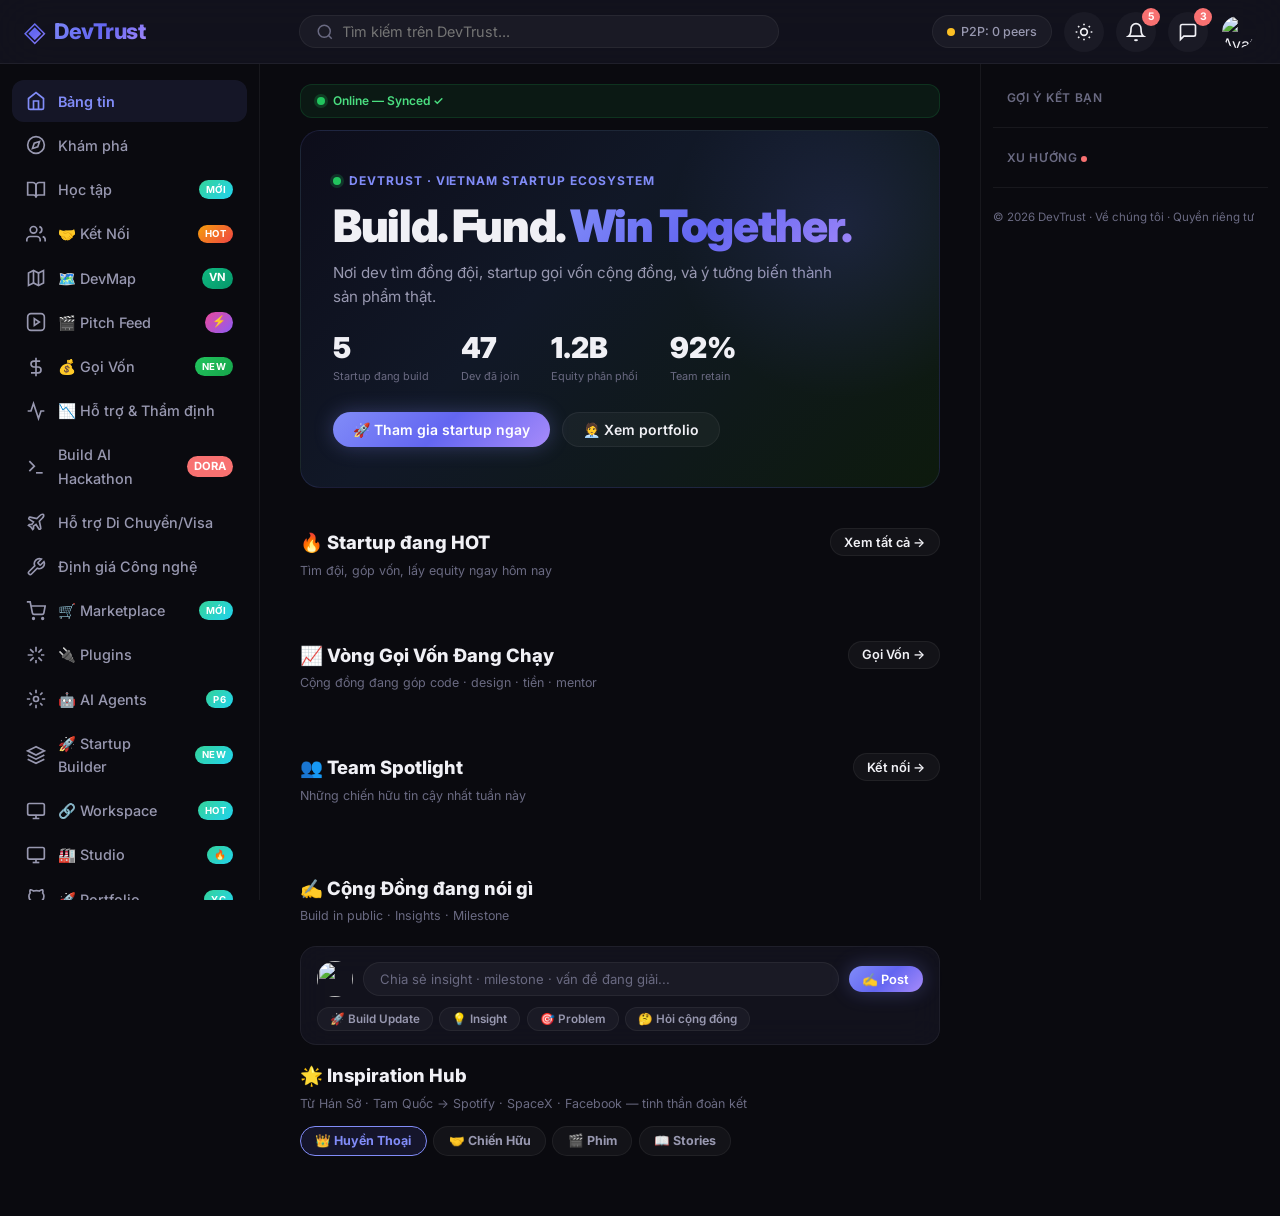
==== commit dc5080ab: "YC Portfolio + Startup Academy - 31 startups x 8 sectors: AI/Fintech/EdTech/HealthTech/ClimaTech/Saa" ====
--- a/index.html
+++ b/index.html
@@ -141,6 +141,16 @@
           <svg viewBox="0 0 24 24" fill="none" stroke="currentColor" stroke-width="2"><rect x="2" y="3" width="20" height="14" rx="2"/><line x1="8" y1="21" x2="16" y2="21"/><line x1="12" y1="17" x2="12" y2="21"/></svg>
           <span>🏭 Studio</span>
           <span class="sidebar__badge sidebar__badge--new">🔥</span>
+        </a>
+        <a href="#" class="sidebar__link" data-view="portfolio" id="nav-portfolio">
+          <svg viewBox="0 0 24 24" fill="none" stroke="currentColor" stroke-width="2"><path d="M9 19c-5 1.5-5-2.5-7-3m14 6v-3.87a3.37 3.37 0 0 0-.94-2.61c3.14-.35 6.44-1.54 6.44-7A5.44 5.44 0 0 0 20 4.77 5.07 5.07 0 0 0 19.91 1S18.73.65 16 2.48a13.38 13.38 0 0 0-7 0C6.27.65 5.09 1 5.09 1A5.07 5.07 0 0 0 5 4.77a5.44 5.44 0 0 0-1.5 3.78c0 5.42 3.3 6.61 6.44 7A3.37 3.37 0 0 0 9 18.13V22"/></svg>
+          <span>🚀 Portfolio</span>
+          <span class="sidebar__badge sidebar__badge--new">YC</span>
+        </a>
+        <a href="#" class="sidebar__link" data-view="academy" id="nav-academy">
+          <svg viewBox="0 0 24 24" fill="none" stroke="currentColor" stroke-width="2"><path d="M22 10v6M2 10l10-5 10 5-10 5z"/><path d="M6 12v5c3 3 9 3 12 0v-5"/></svg>
+          <span>🎓 Academy</span>
+          <span class="sidebar__badge sidebar__badge--new">NEW</span>
         </a>
         <a href="#" class="sidebar__link" data-view="discovery" id="nav-discovery">
           <svg viewBox="0 0 24 24" fill="none" stroke="currentColor" stroke-width="2"><circle cx="11" cy="11" r="8"/><path d="m21 21-4.35-4.35"/></svg>
@@ -1206,6 +1216,52 @@
         </div>
       </section>
 
+      <!-- ===== YC STARTUP PORTFOLIO ===== -->
+      <section class="view view--portfolio" id="view-portfolio">
+        <div class="disc-hero" style="border-color:rgba(249,115,22,0.2)">
+          <div class="disc-hero__glow" style="background:radial-gradient(ellipse,rgba(249,115,22,0.08) 0%,rgba(250,204,21,0.05) 60%,transparent 70%)"></div>
+          <div class="disc-hero__eyebrow" style="color:#f97316"><span class="disc-hero__pulse" style="background:#f97316"></span> Y Combinator Style</div>
+          <h1 class="disc-hero__title">🚀 Startup <span style="background:linear-gradient(135deg,#f97316,#fbbf24);-webkit-background-clip:text;-webkit-text-fill-color:transparent;background-clip:text">Portfolio</span></h1>
+          <p class="disc-hero__desc">31 startup sáng tạo · 8 sectors · Filter, search, và clone bất kỳ startup bằng AI trong 2 tuần</p>
+          <div class="disc-hero__kpis" id="yc-stats"><!-- JS --></div>
+        </div>
+        <div class="disc-section">
+          <div style="display:flex;justify-content:space-between;align-items:center;gap:0.75rem;flex-wrap:wrap;margin-bottom:1rem">
+            <div class="inv-filters" id="yc-filters"><!-- JS --></div>
+            <div style="display:flex;gap:0.5rem;align-items:center">
+              <input type="text" placeholder="🔍 Search startups..." oninput="ycSearch(this.value)" style="padding:0.4rem 0.75rem;border-radius:var(--radius-md);border:1px solid var(--border-color);background:var(--bg-glass);color:var(--text-primary);font-size:0.8rem;width:180px">
+              <select onchange="window._ycSort=this.value;renderStartupPortfolio()" style="padding:0.4rem 0.6rem;border-radius:var(--radius-md);border:1px solid var(--border-color);background:var(--bg-glass);color:var(--text-primary);font-size:0.78rem">
+                <option value="traction">By Traction</option>
+                <option value="hot">🔥 Hot First</option>
+                <option value="stage">By Stage</option>
+              </select>
+            </div>
+          </div>
+          <div class="yc-grid" id="yc-portfolio-grid"><!-- JS --></div>
+        </div>
+      </section>
+
+      <!-- ===== STARTUP ACADEMY ===== -->
+      <section class="view view--academy" id="view-academy">
+        <div class="disc-hero" style="border-color:rgba(99,102,241,0.2)">
+          <div class="disc-hero__glow" style="background:radial-gradient(ellipse,rgba(99,102,241,0.08) 0%,rgba(167,139,250,0.06) 60%,transparent 70%)"></div>
+          <div class="disc-hero__eyebrow" style="color:#6366f1"><span class="disc-hero__pulse" style="background:#6366f1"></span> Dev Startup School</div>
+          <h1 class="disc-hero__title">🎓 Startup <span style="background:linear-gradient(135deg,#6366f1,#a78bfa);-webkit-background-clip:text;-webkit-text-fill-color:transparent;background-clip:text">Academy</span></h1>
+          <p class="disc-hero__desc">Lớp học hướng dẫn dev khởi nghiệp · Từ mindset → AI build → Customer discovery → Revenue → Scale</p>
+          <div class="disc-hero__kpis" id="academy-stats"><!-- JS --></div>
+        </div>
+        <div class="disc-section">
+          <h3>📚 Khoá Học</h3>
+          <p style="color:var(--text-tertiary);font-size:0.82rem;margin-bottom:0.75rem">3 khoá miễn phí · Videos + Labs thực hành + Case studies · Bắt đầu ngay</p>
+          <div class="academy-grid" id="academy-courses"><!-- JS --></div>
+        </div>
+        <div class="disc-section">
+          <h3>👥 Live Cohorts — Học Cùng Builder Community</h3>
+          <p style="color:var(--text-tertiary);font-size:0.82rem;margin-bottom:0.75rem">Mentor 1:1 · Peer accountability · Demo day · Investor introductions</p>
+          <div id="academy-cohorts"><!-- JS --></div>
+        </div>
+      </section>
+
       <!-- ===== PRODUCT STUDIO ===== -->
       <section class="view view--studio" id="view-studio">
         <div class="disc-hero" style="border-color:rgba(34,197,94,0.2)">
--- a/styles.css
+++ b/styles.css
@@ -6151,3 +6151,71 @@
   .studio-proj-grid { grid-template-columns: repeat(3, 1fr); }
   .studio-rev-kpis { grid-template-columns: 1fr; }
 }
+
+/* ================ 🚀 YC STARTUP PORTFOLIO ================ */
+.yc-grid { display: grid; grid-template-columns: repeat(auto-fill, minmax(300px, 1fr)); gap: 1rem; }
+.yc-card {
+  background: var(--bg-card); border: 1px solid var(--border-color); border-radius: var(--radius-lg);
+  padding: 1.25rem; display: flex; flex-direction: column; gap: 0.5rem;
+  animation: fadeInUp 0.3s ease both; transition: all var(--transition);
+}
+.yc-card:hover { transform: translateY(-3px); box-shadow: 0 15px 40px rgba(0,0,0,0.2); border-color: rgba(99,102,241,0.3); }
+.yc-card-top { display: flex; align-items: flex-start; gap: 0.75rem; }
+.yc-logo { font-size: 2rem; flex-shrink: 0; }
+.yc-card-header { flex: 1; }
+.yc-name { font-size: 1rem; font-weight: 800; }
+.yc-hot { font-size: 0.6rem; background: rgba(251,191,36,0.15); border: 1px solid rgba(251,191,36,0.3); color: #fbbf24; padding: 0.1rem 0.35rem; border-radius: 99px; }
+.yc-sector { font-size: 0.68rem; color: var(--text-tertiary); }
+.yc-stage { font-size: 0.65rem; font-weight: 700; padding: 0.2rem 0.5rem; border-radius: 99px; white-space: nowrap; flex-shrink: 0; }
+.yc-stage--seriesa { background: rgba(34,197,94,0.15); color: #22c55e; }
+.yc-stage--seed { background: rgba(99,102,241,0.15); color: #6366f1; }
+.yc-stage--preseed { background: rgba(156,163,175,0.15); color: var(--text-secondary); }
+.yc-pitch { font-size: 0.82rem; color: var(--text-secondary); line-height: 1.5; margin: 0; }
+.yc-metrics { display: grid; grid-template-columns: repeat(4, 1fr); gap: 0.3rem; }
+.yc-metric { text-align: center; background: var(--bg-glass); border-radius: var(--radius-sm); padding: 0.35rem; }
+.yc-metric strong { display: block; font-size: 0.82rem; font-weight: 800; }
+.yc-metric span { font-size: 0.6rem; color: var(--text-tertiary); }
+.yc-tech { display: flex; flex-wrap: wrap; gap: 0.25rem; }
+.yc-tag { font-size: 0.62rem; background: var(--bg-glass); border: 1px solid var(--border-color); border-radius: 99px; padding: 0.15rem 0.45rem; color: var(--text-secondary); }
+.yc-actions { display: flex; gap: 0.4rem; margin-top: auto; padding-top: 0.25rem; }
+.yc-detail-pitch { font-size: 1rem; font-style: italic; font-weight: 600; text-align: center; padding: 0.75rem; background: var(--bg-glass); border-radius: var(--radius-md); }
+.yc-detail-block { background: var(--bg-glass); border-radius: var(--radius-md); padding: 0.75rem; }
+.yc-detail-label { font-size: 0.72rem; font-weight: 700; margin-bottom: 0.3rem; }
+.yc-detail-text { font-size: 0.78rem; color: var(--text-secondary); line-height: 1.4; }
+
+/* ================ 🎓 STARTUP ACADEMY ================ */
+.academy-grid { display: grid; grid-template-columns: repeat(auto-fill, minmax(280px, 1fr)); gap: 1rem; }
+.academy-card {
+  background: var(--bg-card); border: 1px solid var(--border-color); border-radius: var(--radius-lg);
+  padding: 1.25rem; display: flex; flex-direction: column; gap: 0.4rem;
+  animation: fadeInUp 0.3s ease both; transition: all var(--transition);
+}
+.academy-card:hover { transform: translateY(-2px); box-shadow: 0 12px 35px rgba(0,0,0,0.15); }
+.academy-card-top { display: flex; justify-content: space-between; align-items: flex-start; }
+.academy-emoji { font-size: 2rem; }
+.academy-level { font-size: 0.65rem; font-weight: 700; padding: 0.2rem 0.5rem; border-radius: 99px; }
+.academy-level--beginner { background: rgba(34,197,94,0.15); color: #22c55e; }
+.academy-level--intermediate { background: rgba(99,102,241,0.15); color: #6366f1; }
+.academy-level--advanced { background: rgba(239,68,68,0.15); color: #f87171; }
+.academy-title { font-size: 0.92rem; font-weight: 800; margin: 0; line-height: 1.3; }
+.academy-subtitle { font-size: 0.75rem; color: var(--text-secondary); margin: 0; line-height: 1.4; }
+.academy-tags { display: flex; flex-wrap: wrap; gap: 0.25rem; }
+.academy-meta { display: flex; flex-wrap: wrap; gap: 0.5rem; font-size: 0.72rem; color: var(--text-tertiary); }
+.academy-cohort {
+  display: flex; justify-content: space-between; align-items: center; gap: 1rem;
+  background: var(--bg-card); border: 1px solid var(--border-color); border-radius: var(--radius-lg);
+  padding: 1rem; margin-bottom: 0.5rem; transition: all var(--transition);
+}
+.academy-cohort:hover { border-color: rgba(99,102,241,0.3); }
+.academy-lesson {
+  display: flex; align-items: center; gap: 0.6rem; padding: 0.6rem 0.75rem;
+  border-radius: var(--radius-md); border: 1px solid var(--border-color);
+  cursor: pointer; transition: all var(--transition-fast);
+}
+.academy-lesson:hover { background: rgba(99,102,241,0.05); border-color: rgba(99,102,241,0.3); }
+.academy-lesson.done { opacity: 0.6; }
+.academy-lesson-num {
+  width: 24px; height: 24px; border-radius: 50%; display: flex; align-items: center; justify-content: center;
+  font-size: 0.68rem; font-weight: 800; border: 2px solid var(--border-color); color: var(--text-tertiary); flex-shrink: 0;
+}
+@media (max-width: 768px) { .yc-grid { grid-template-columns: 1fr; } .academy-grid { grid-template-columns: 1fr; } .yc-metrics { grid-template-columns: repeat(2,1fr); } }
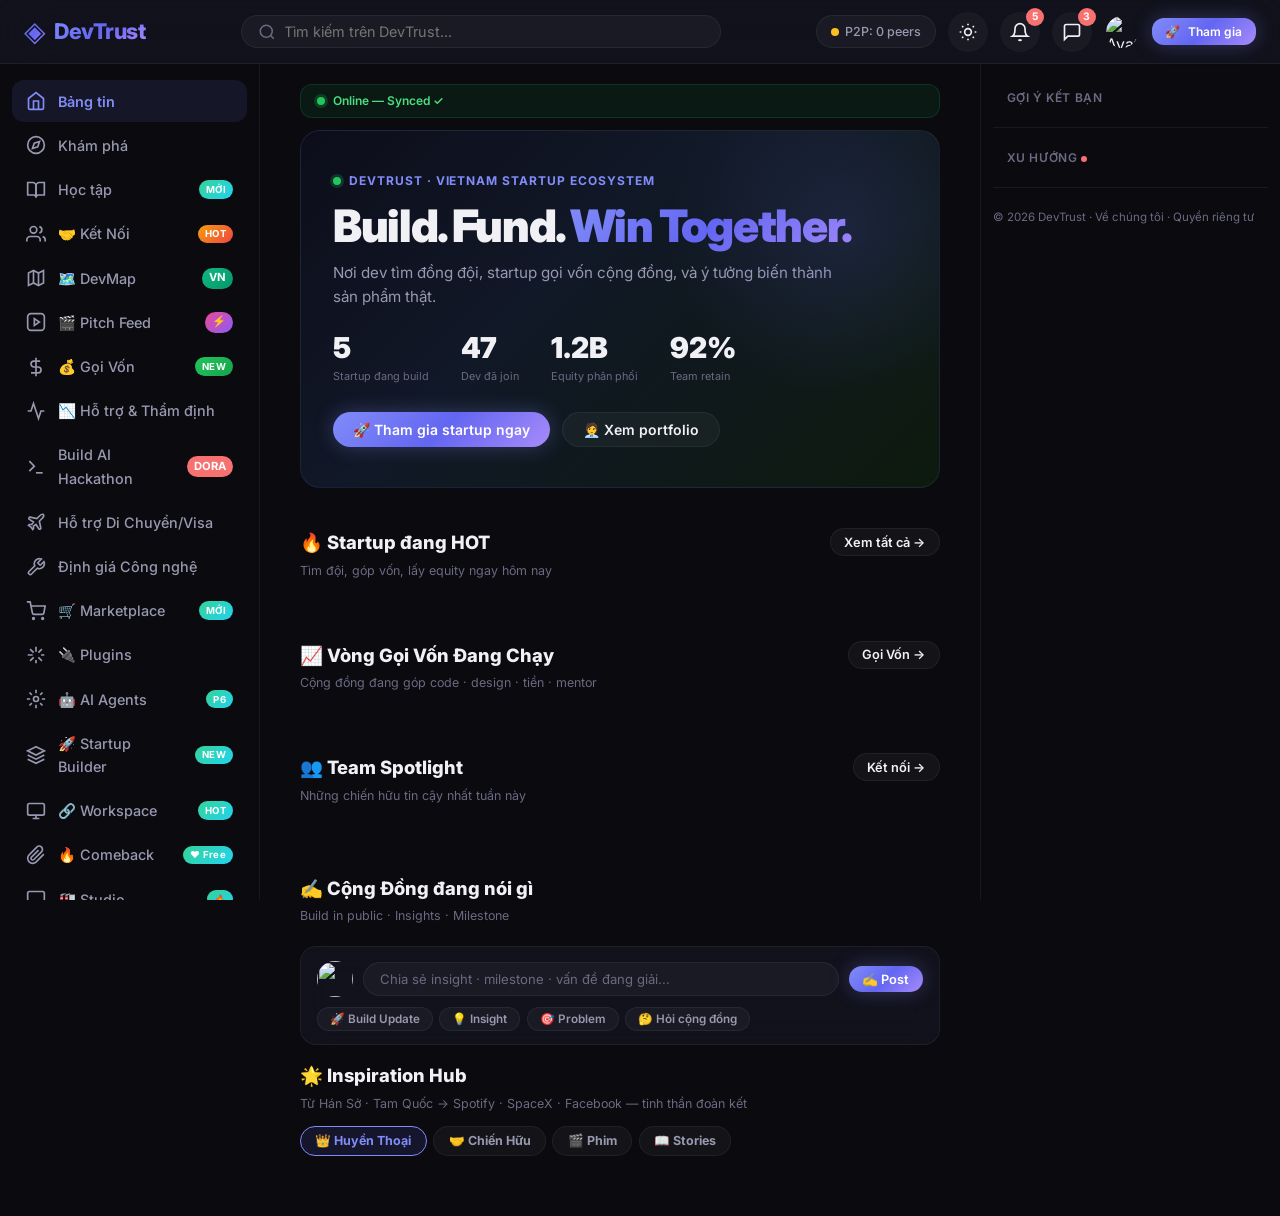
==== commit 043b82fa: "Dev Comeback + Teach-to-Earn + Registration/Profile - Comeback Hub: 30-day roadmap (Day 1 income), 4" ====
--- a/index.html
+++ b/index.html
@@ -44,6 +44,9 @@
       <div class="avatar avatar--sm nav-avatar" id="nav-avatar">
         <img src="https://api.dicebear.com/7.x/avataaars/svg?seed=owner" alt="Avatar" />
       </div>
+      <button class="btn btn--primary btn--sm" style="font-size:0.75rem;padding:0.35rem 0.85rem;border-radius:var(--radius-md)" onclick="openRegister()" id="btn-register">
+        🚀 <span id="user-name-display">Tham gia</span>
+      </button>
     </div>
   </nav>
 
@@ -136,6 +139,11 @@
           <svg viewBox="0 0 24 24" fill="none" stroke="currentColor" stroke-width="2"><rect x="2" y="3" width="20" height="14" rx="2"/><path d="M8 21h8M12 17v4"/></svg>
           <span>🔗 Workspace</span>
           <span class="sidebar__badge sidebar__badge--new">HOT</span>
+        </a>
+        <a href="#" class="sidebar__link" data-view="comeback" id="nav-comeback">
+          <svg viewBox="0 0 24 24" fill="none" stroke="currentColor" stroke-width="2"><path d="m21.44 11.05-9.19 9.19a6 6 0 0 1-8.49-8.49l9.19-9.19a4 4 0 0 1 5.66 5.66l-9.2 9.19a2 2 0 0 1-2.83-2.83l8.49-8.48"/></svg>
+          <span>🔥 Comeback</span>
+          <span class="sidebar__badge sidebar__badge--new">♥ Free</span>
         </a>
         <a href="#" class="sidebar__link" data-view="studio" id="nav-studio">
           <svg viewBox="0 0 24 24" fill="none" stroke="currentColor" stroke-width="2"><rect x="2" y="3" width="20" height="14" rx="2"/><line x1="8" y1="21" x2="16" y2="21"/><line x1="12" y1="17" x2="12" y2="21"/></svg>
@@ -1216,6 +1224,35 @@
         </div>
       </section>
 
+      <!-- ===== DEV COMEBACK + TEACH TO EARN ===== -->
+      <section class="view view--comeback" id="view-comeback">
+        <div class="disc-hero" style="border-color:rgba(239,68,68,0.2)">
+          <div class="disc-hero__glow" style="background:radial-gradient(ellipse,rgba(239,68,68,0.06) 0%,rgba(34,197,94,0.06) 60%,transparent 70%)"></div>
+          <div class="disc-hero__eyebrow" style="color:#f87171"><span class="disc-hero__pulse" style="background:#f87171"></span> Dev Thất Nghiệp → Dev Khởi Nghiệp</div>
+          <h1 class="disc-hero__title">🔥 Dev <span style="background:linear-gradient(135deg,#f87171,#22c55e);-webkit-background-clip:text;-webkit-text-fill-color:transparent;background-clip:text">Comeback</span></h1>
+          <p class="disc-hero__desc">AI không thay thế bạn — nhưng sẽ thay người không biết dùng AI · Kiếm tiền ngày 1 · Build product riêng · Dạy lại những gì bạn biết</p>
+        </div>
+        <div id="comeback-hero" style="padding:0 0 1rem"><!-- JS --></div>
+
+        <div class="disc-section" id="comeback-path-A">
+          <h3>💸 Lộ Trình 30 Ngày — Dev Thất Nghiệp → Có Revenue</h3>
+          <p style="color:var(--text-tertiary);font-size:0.82rem;margin-bottom:0.75rem">Mỗi giai đoạn đều dẫn thẳng vào đúng tool · Bắt đầu từ ngày 1, không chờ đợi</p>
+          <div id="comeback-roadmap" style="display:flex;flex-direction:column;gap:0.6rem"><!-- JS --></div>
+        </div>
+
+        <div class="disc-section" id="comeback-path-B">
+          <h3>🎓 Teach to Earn — Senior Dev / Có Bằng Cấp Muốn Dạy</h3>
+          <p style="color:var(--text-tertiary);font-size:0.82rem;margin-bottom:0.75rem">Kiến thức 10 năm của bạn đáng $40-250/giờ · 4 cách monetize expertise ngay</p>
+          <div id="comeback-mentor-tracks" style="display:flex;flex-direction:column;gap:0.6rem"><!-- JS --></div>
+        </div>
+
+        <div class="disc-section">
+          <h3>📢 Stories từ Community</h3>
+          <p style="color:var(--text-tertiary);font-size:0.82rem;margin-bottom:0.75rem">Người thật · Chuyện thật · Revenue thật</p>
+          <div id="comeback-feed" style="display:flex;flex-direction:column;gap:0.75rem"><!-- JS --></div>
+        </div>
+      </section>
+
       <!-- ===== YC STARTUP PORTFOLIO ===== -->
       <section class="view view--portfolio" id="view-portfolio">
         <div class="disc-hero" style="border-color:rgba(249,115,22,0.2)">
--- a/styles.css
+++ b/styles.css
@@ -6219,3 +6219,83 @@
   font-size: 0.68rem; font-weight: 800; border: 2px solid var(--border-color); color: var(--text-tertiary); flex-shrink: 0;
 }
 @media (max-width: 768px) { .yc-grid { grid-template-columns: 1fr; } .academy-grid { grid-template-columns: 1fr; } .yc-metrics { grid-template-columns: repeat(2,1fr); } }
+
+/* ================ 🔥 DEV COMEBACK HUB ================ */
+.comeback-alert {
+  display: flex; align-items: center; gap: 0.75rem; padding: 0.85rem 1rem;
+  background: rgba(239,68,68,0.06); border: 1px solid rgba(239,68,68,0.2);
+  border-radius: var(--radius-md); margin-bottom: 1rem; font-size: 0.85rem;
+}
+.comeback-alert-icon { font-size: 1.25rem; }
+.comeback-two-paths { display: grid; grid-template-columns: 1fr 1fr; gap: 0.75rem; }
+.comeback-path {
+  background: var(--bg-card); border: 1px solid var(--border-color); border-radius: var(--radius-lg);
+  padding: 1.25rem; cursor: pointer; transition: all var(--transition); text-align: center;
+  display: flex; flex-direction: column; align-items: center; gap: 0.4rem;
+}
+.comeback-path:hover { transform: translateY(-3px); box-shadow: 0 15px 40px rgba(0,0,0,0.15); }
+.comeback-path-icon { width: 48px; height: 48px; border-radius: 50%; display: flex; align-items: center; justify-content: center; font-size: 1.4rem; }
+.comeback-path strong { font-size: 0.88rem; }
+.comeback-path p { font-size: 0.72rem; color: var(--text-secondary); margin: 0; }
+.comeback-path-cta { font-size: 0.78rem; font-weight: 700; }
+.comeback-day {
+  background: var(--bg-card); border: 1px solid var(--border-color); border-radius: var(--radius-md);
+  padding: 0.85rem 1rem; animation: fadeInUp 0.3s ease both;
+}
+.comeback-day-header { display: flex; align-items: center; gap: 0.5rem; margin-bottom: 0.4rem; }
+.comeback-day-num { font-size: 0.72rem; font-weight: 800; white-space: nowrap; }
+.comeback-day-icon { font-size: 1.1rem; }
+.comeback-day-action { font-size: 0.78rem; color: var(--text-secondary); margin: 0 0 0.5rem; line-height: 1.5; }
+.mentor-track {
+  background: var(--bg-card); border: 1px solid var(--border-color); border-radius: var(--radius-md);
+  padding: 1rem; display: flex; align-items: flex-start; gap: 1rem; animation: fadeInUp 0.3s ease both;
+  transition: all var(--transition);
+}
+.mentor-track:hover { transform: translateX(4px); }
+.comeback-post {
+  background: var(--bg-card); border: 1px solid var(--border-color); border-radius: var(--radius-lg);
+  padding: 1.1rem; transition: all var(--transition);
+}
+.comeback-post:hover { border-color: rgba(99,102,241,0.3); }
+.comeback-post--urgent { border-left: 3px solid #f87171; }
+.comeback-post-header { display: flex; align-items: flex-start; gap: 0.6rem; margin-bottom: 0.6rem; }
+.comeback-post-title { font-size: 0.95rem; font-weight: 800; margin: 0 0 0.5rem; }
+.comeback-post-body {
+  font-family: inherit; font-size: 0.78rem; color: var(--text-secondary);
+  line-height: 1.65; white-space: pre-wrap; margin: 0 0 0.75rem; padding: 0;
+  background: transparent; border: none;
+}
+.comeback-post-footer { display: flex; justify-content: space-between; align-items: center; }
+.comeback-urgent-badge { font-size: 0.65rem; font-weight: 700; background: rgba(248,113,113,0.15); color: #f87171; padding: 0.15rem 0.5rem; border-radius: 99px; white-space: nowrap; }
+
+/* ================ 👤 REGISTRATION + PROFILE ================ */
+.reg-who-btn {
+  display: flex; align-items: center; gap: 0.75rem; width: 100%; padding: 0.85rem 1rem;
+  background: var(--bg-glass); border: 1px solid var(--border-color); border-radius: var(--radius-md);
+  cursor: pointer; text-align: left; transition: all var(--transition-fast); color: var(--text-primary);
+  font-family: inherit;
+}
+.reg-who-btn:hover { background: var(--bg-card); border-color: rgba(99,102,241,0.4); transform: translateX(4px); }
+.reg-label { font-size: 0.78rem; font-weight: 700; display: block; margin-bottom: 0.25rem; }
+.reg-skill-btn {
+  font-size: 0.68rem; padding: 0.2rem 0.55rem; border-radius: 99px;
+  background: var(--bg-glass); border: 1px solid var(--border-color);
+  cursor: pointer; color: var(--text-secondary); font-family: inherit; transition: all var(--transition-fast);
+}
+.reg-skill-btn:hover { border-color: rgba(99,102,241,0.5); color: var(--text-primary); }
+.reg-skill-btn.selected { background: rgba(99,102,241,0.15); border-color: #6366f1; color: #6366f1; font-weight: 700; }
+.reg-profile-preview { margin-bottom: 0.75rem; }
+.reg-profile-card {
+  display: flex; align-items: center; gap: 0.75rem; padding: 0.85rem;
+  background: var(--bg-glass); border: 1px solid var(--border-color); border-radius: var(--radius-md);
+}
+.reg-avatar {
+  width: 42px; height: 42px; border-radius: 50%; background: linear-gradient(135deg,#6366f1,#a78bfa);
+  display: flex; align-items: center; justify-content: center; font-size: 1.1rem; font-weight: 900; color: #fff; flex-shrink: 0;
+}
+.reg-trust-badge { font-size: 0.68rem; font-weight: 700; color: #fbbf24; white-space: nowrap; }
+.reg-path-card {
+  padding: 1.25rem; background: var(--bg-glass); border: 2px solid var(--border-color);
+  border-radius: var(--radius-lg); display: flex; flex-direction: column; gap: 0.35rem;
+}
+@media (max-width: 640px) { .comeback-two-paths { grid-template-columns: 1fr; } }
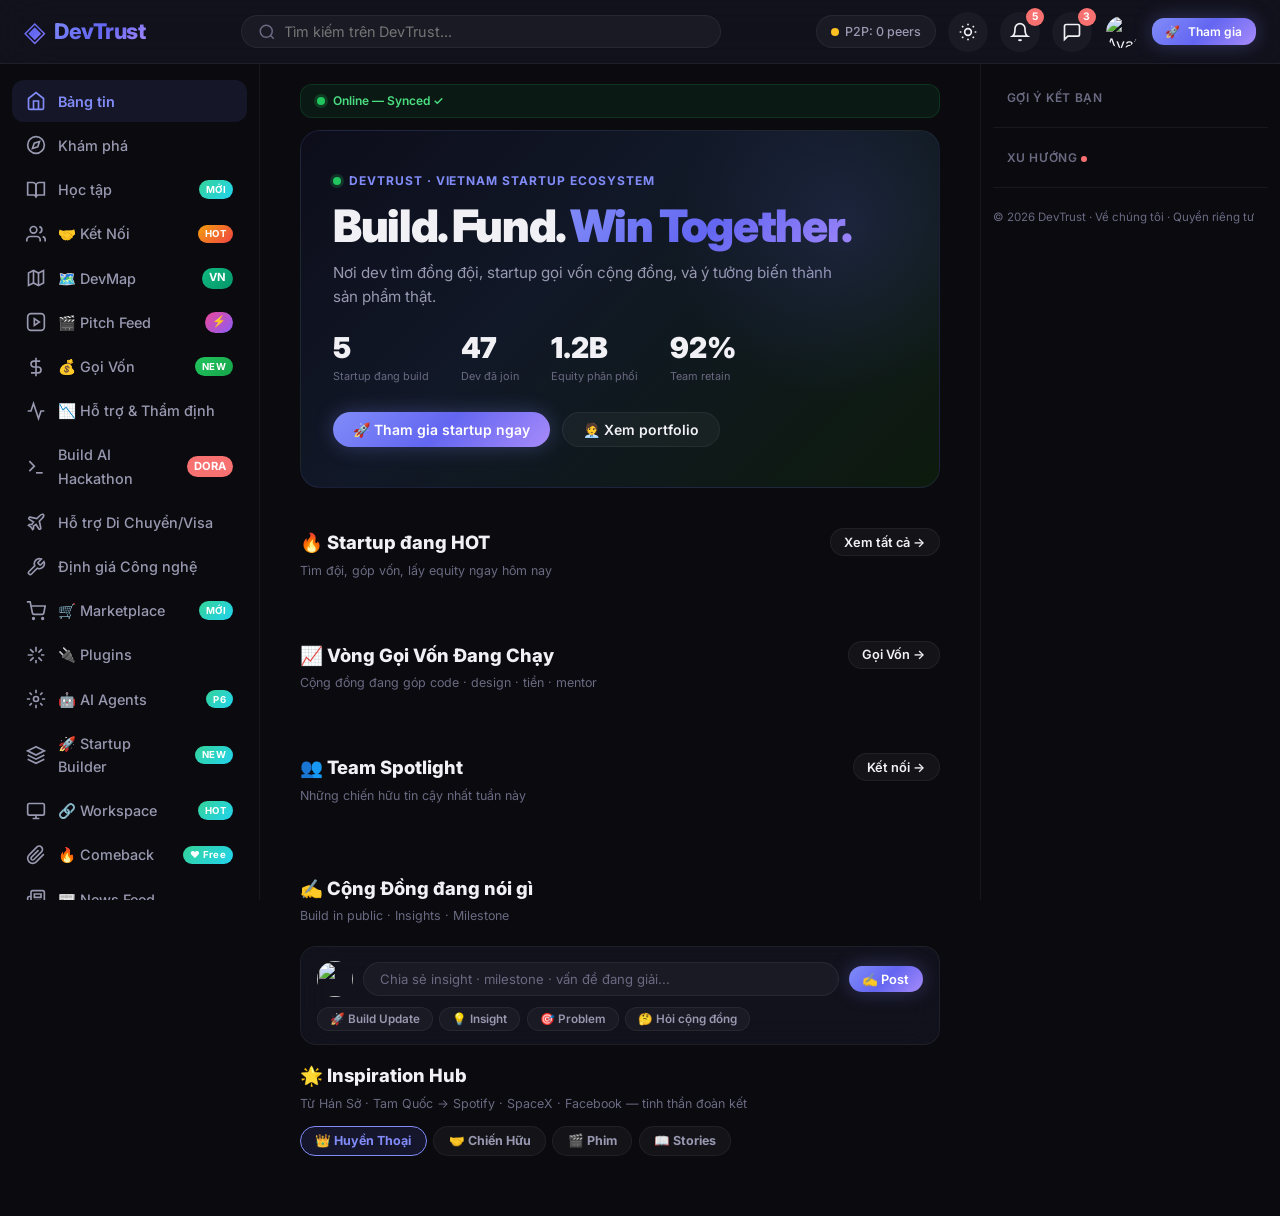
==== commit a0b25da3: "News Feed + 24 articles AI/Startup/Fintech/VN Tech - Filter by category, search, bookmark, share, de" ====
--- a/index.html
+++ b/index.html
@@ -144,6 +144,10 @@
           <svg viewBox="0 0 24 24" fill="none" stroke="currentColor" stroke-width="2"><path d="m21.44 11.05-9.19 9.19a6 6 0 0 1-8.49-8.49l9.19-9.19a4 4 0 0 1 5.66 5.66l-9.2 9.19a2 2 0 0 1-2.83-2.83l8.49-8.48"/></svg>
           <span>🔥 Comeback</span>
           <span class="sidebar__badge sidebar__badge--new">♥ Free</span>
+        </a>
+        <a href="#" class="sidebar__link" data-view="news" id="nav-news">
+          <svg viewBox="0 0 24 24" fill="none" stroke="currentColor" stroke-width="2"><path d="M4 22h16a2 2 0 0 0 2-2V4a2 2 0 0 0-2-2H8a2 2 0 0 0-2 2v16a2 2 0 0 1-2 2Zm0 0a2 2 0 0 1-2-2v-9c0-1.1.9-2 2-2h2"/><path d="M18 14h-8M15 18h-5M10 6h8v4h-8z"/></svg>
+          <span>📰 News Feed</span>
         </a>
         <a href="#" class="sidebar__link" data-view="studio" id="nav-studio">
           <svg viewBox="0 0 24 24" fill="none" stroke="currentColor" stroke-width="2"><rect x="2" y="3" width="20" height="14" rx="2"/><line x1="8" y1="21" x2="16" y2="21"/><line x1="12" y1="17" x2="12" y2="21"/></svg>
@@ -1224,6 +1228,23 @@
         </div>
       </section>
 
+      <!-- ===== TECH NEWS FEED ===== -->
+      <section class="view view--news" id="view-news">
+        <div class="disc-hero" style="border-color:rgba(59,130,246,0.2)">
+          <div class="disc-hero__glow" style="background:radial-gradient(ellipse,rgba(59,130,246,0.07) 0%,rgba(99,102,241,0.05) 60%,transparent 70%)"></div>
+          <div class="disc-hero__eyebrow" style="color:#60a5fa"><span class="disc-hero__pulse" style="background:#60a5fa"></span> Cập nhật mỗi ngày</div>
+          <h1 class="disc-hero__title">📰 Tech <span style="background:linear-gradient(135deg,#60a5fa,#a78bfa);-webkit-background-clip:text;-webkit-text-fill-color:transparent;background-clip:text">News Feed</span></h1>
+          <p class="disc-hero__desc">Tin tức AI · Startup · Fintech · VN Tech — Cuất lọc, dịch gọn, liên quan cực kỳ đến builder Việt Nam</p>
+        </div>
+        <div class="disc-section">
+          <div style="display:flex;justify-content:space-between;align-items:center;flex-wrap:wrap;gap:0.75rem;margin-bottom:1rem">
+            <div class="news-filter-row" id="news-filters"><!-- JS --></div>
+            <input type="text" placeholder="🔍 Tìm bài viết..." oninput="newsSearch(this.value)" style="padding:0.4rem 0.75rem;border-radius:var(--radius-md);border:1px solid var(--border-color);background:var(--bg-glass);color:var(--text-primary);font-size:0.8rem;width:180px">
+          </div>
+          <div class="news-grid" id="news-grid"><!-- JS --></div>
+        </div>
+      </section>
+
       <!-- ===== DEV COMEBACK + TEACH TO EARN ===== -->
       <section class="view view--comeback" id="view-comeback">
         <div class="disc-hero" style="border-color:rgba(239,68,68,0.2)">
--- a/styles.css
+++ b/styles.css
@@ -6299,3 +6299,42 @@
   border-radius: var(--radius-lg); display: flex; flex-direction: column; gap: 0.35rem;
 }
 @media (max-width: 640px) { .comeback-two-paths { grid-template-columns: 1fr; } }
+
+/* ================ 📰 TECH NEWS FEED ================ */
+.news-filter-row { display: flex; gap: 0.35rem; flex-wrap: wrap; }
+.news-filter-btn {
+  font-size: 0.72rem; font-weight: 700; padding: 0.3rem 0.75rem; border-radius: 99px;
+  border: 1px solid var(--border-color); background: var(--bg-glass); color: var(--text-secondary);
+  cursor: pointer; transition: all var(--transition-fast); font-family: inherit;
+}
+.news-filter-btn:hover { border-color: #60a5fa; color: #60a5fa; }
+.news-filter-btn.active { background: rgba(96,165,250,0.15); border-color: #60a5fa; color: #60a5fa; }
+.news-grid { display: grid; grid-template-columns: repeat(auto-fill, minmax(320px, 1fr)); gap: 1rem; }
+.news-card {
+  background: var(--bg-card); border: 1px solid var(--border-color); border-radius: var(--radius-lg);
+  padding: 1.1rem; display: flex; flex-direction: column; gap: 0.5rem;
+  animation: fadeInUp 0.3s ease both; transition: all var(--transition);
+}
+.news-card:hover { transform: translateY(-2px); box-shadow: 0 12px 35px rgba(0,0,0,0.15); }
+.news-card--trending { border-left: 3px solid #f97316; }
+.news-card-top { display: flex; gap: 0.75rem; align-items: flex-start; }
+.news-emoji { font-size: 1.6rem; flex-shrink: 0; margin-top: 0.1rem; }
+.news-title { font-size: 0.88rem; font-weight: 800; margin: 0; line-height: 1.4; }
+.news-summary { font-size: 0.75rem; color: var(--text-secondary); line-height: 1.6; margin: 0; }
+.news-tags { display: flex; flex-wrap: wrap; gap: 0.25rem; }
+.news-footer { display: flex; justify-content: space-between; align-items: center; gap: 0.5rem; margin-top: auto; padding-top: 0.25rem; }
+.news-meta { display: flex; flex-wrap: wrap; gap: 0.5rem; font-size: 0.65rem; color: var(--text-tertiary); }
+.news-action-btn {
+  width: 28px; height: 28px; border-radius: var(--radius-sm); border: 1px solid var(--border-color);
+  background: var(--bg-glass); cursor: pointer; font-size: 0.75rem; display: flex; align-items: center; justify-content: center;
+  transition: all var(--transition-fast);
+}
+.news-action-btn:hover { border-color: rgba(96,165,250,0.5); }
+.news-action-btn.bookmarked { background: rgba(251,191,36,0.15); border-color: #fbbf24; }
+.news-cat-badge { font-size: 0.62rem; font-weight: 700; padding: 0.15rem 0.5rem; border-radius: 99px; }
+.news-cat--ai { background: rgba(99,102,241,0.15); color: #6366f1; }
+.news-cat--startup { background: rgba(249,115,22,0.15); color: #f97316; }
+.news-cat--fintech { background: rgba(34,197,94,0.15); color: #22c55e; }
+.news-cat--vn-tech { background: rgba(239,68,68,0.15); color: #f87171; }
+.news-trending { font-size: 0.6rem; font-weight: 700; background: rgba(249,115,22,0.15); color: #f97316; padding: 0.1rem 0.4rem; border-radius: 99px; }
+@media (max-width: 640px) { .news-grid { grid-template-columns: 1fr; } }
